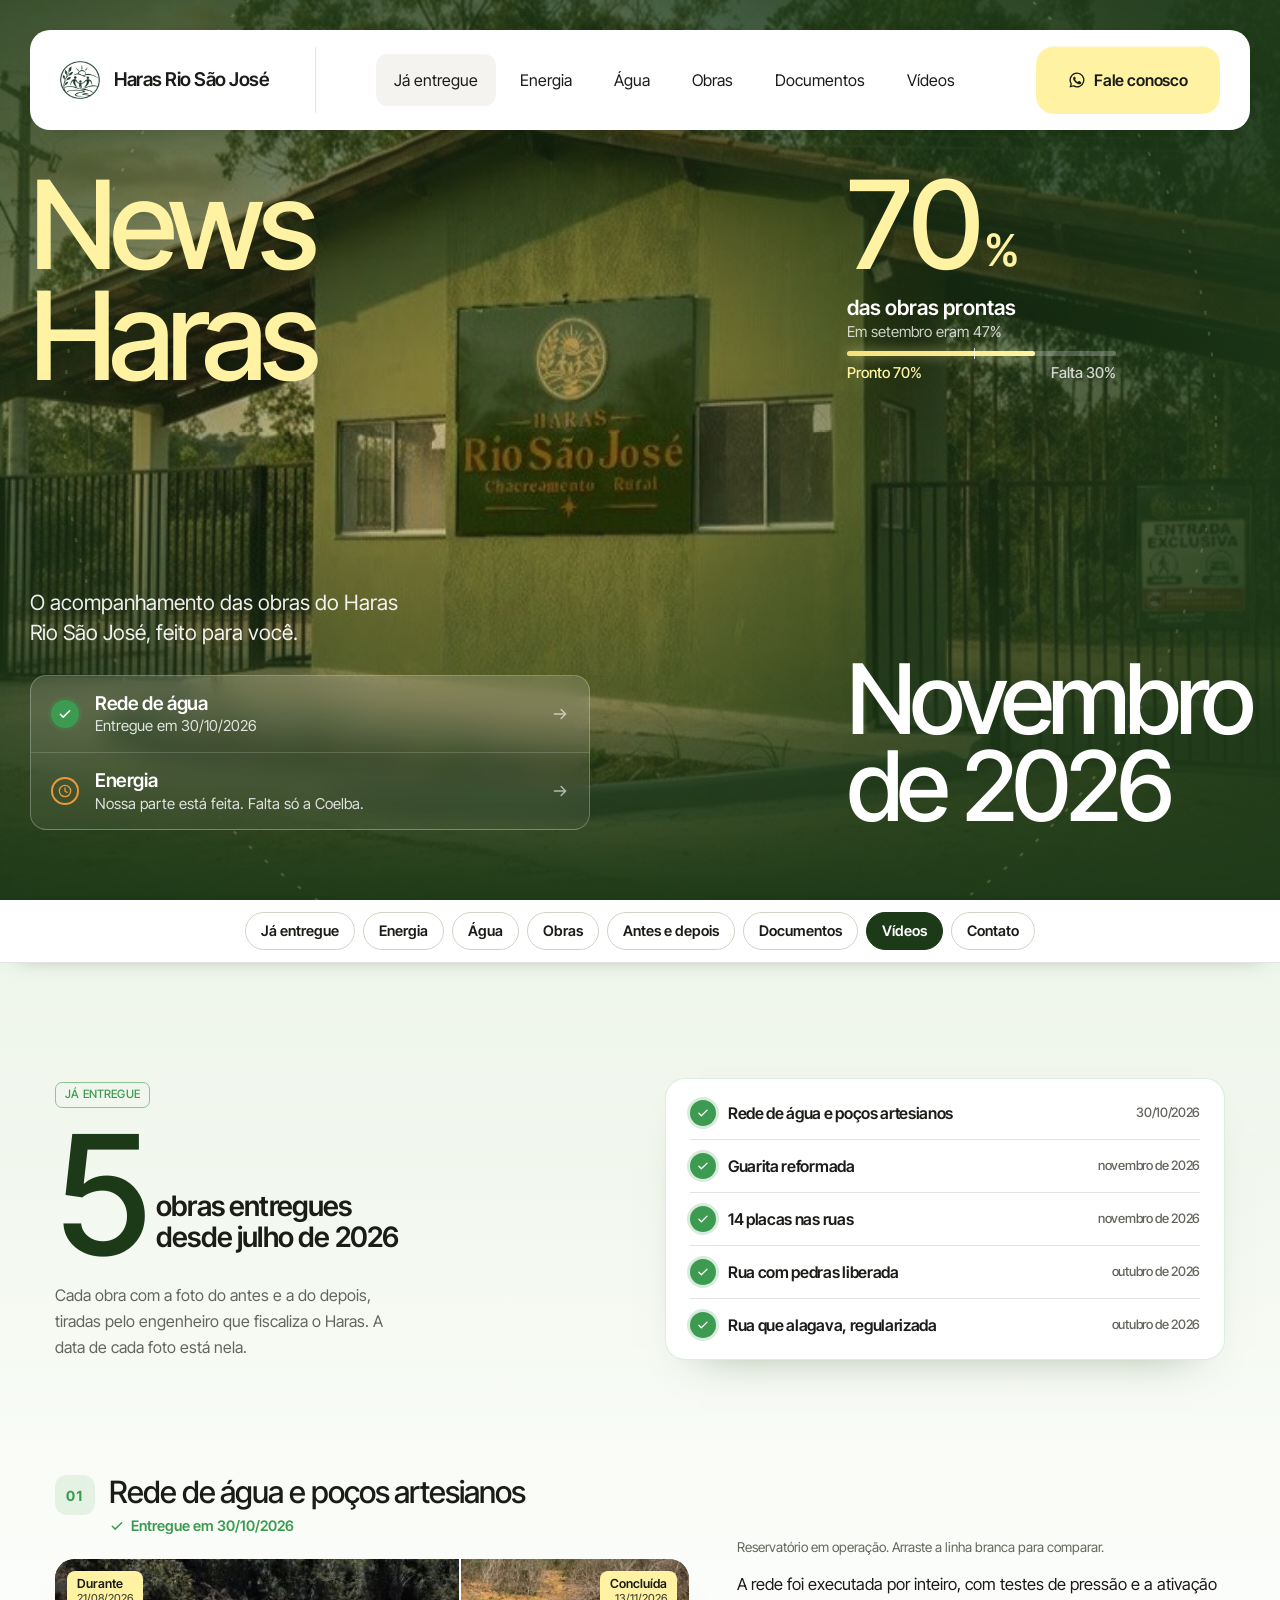
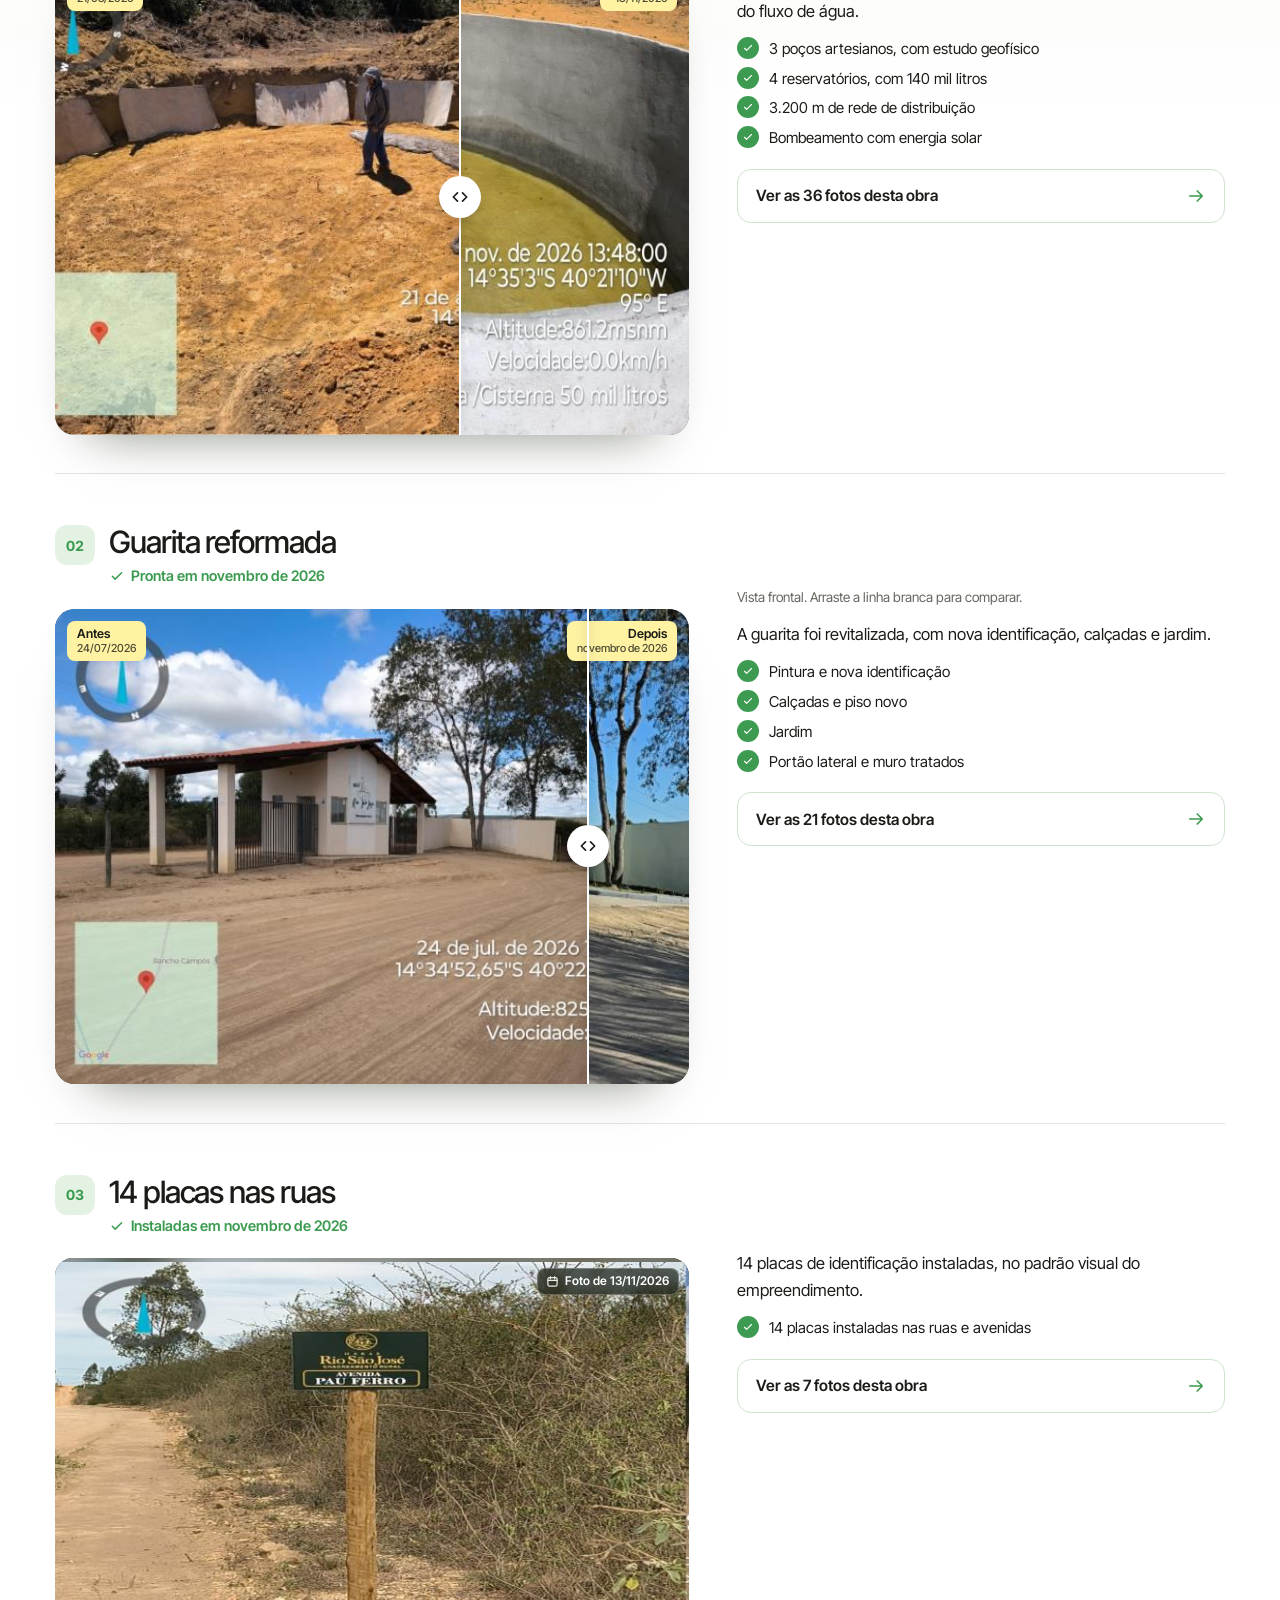
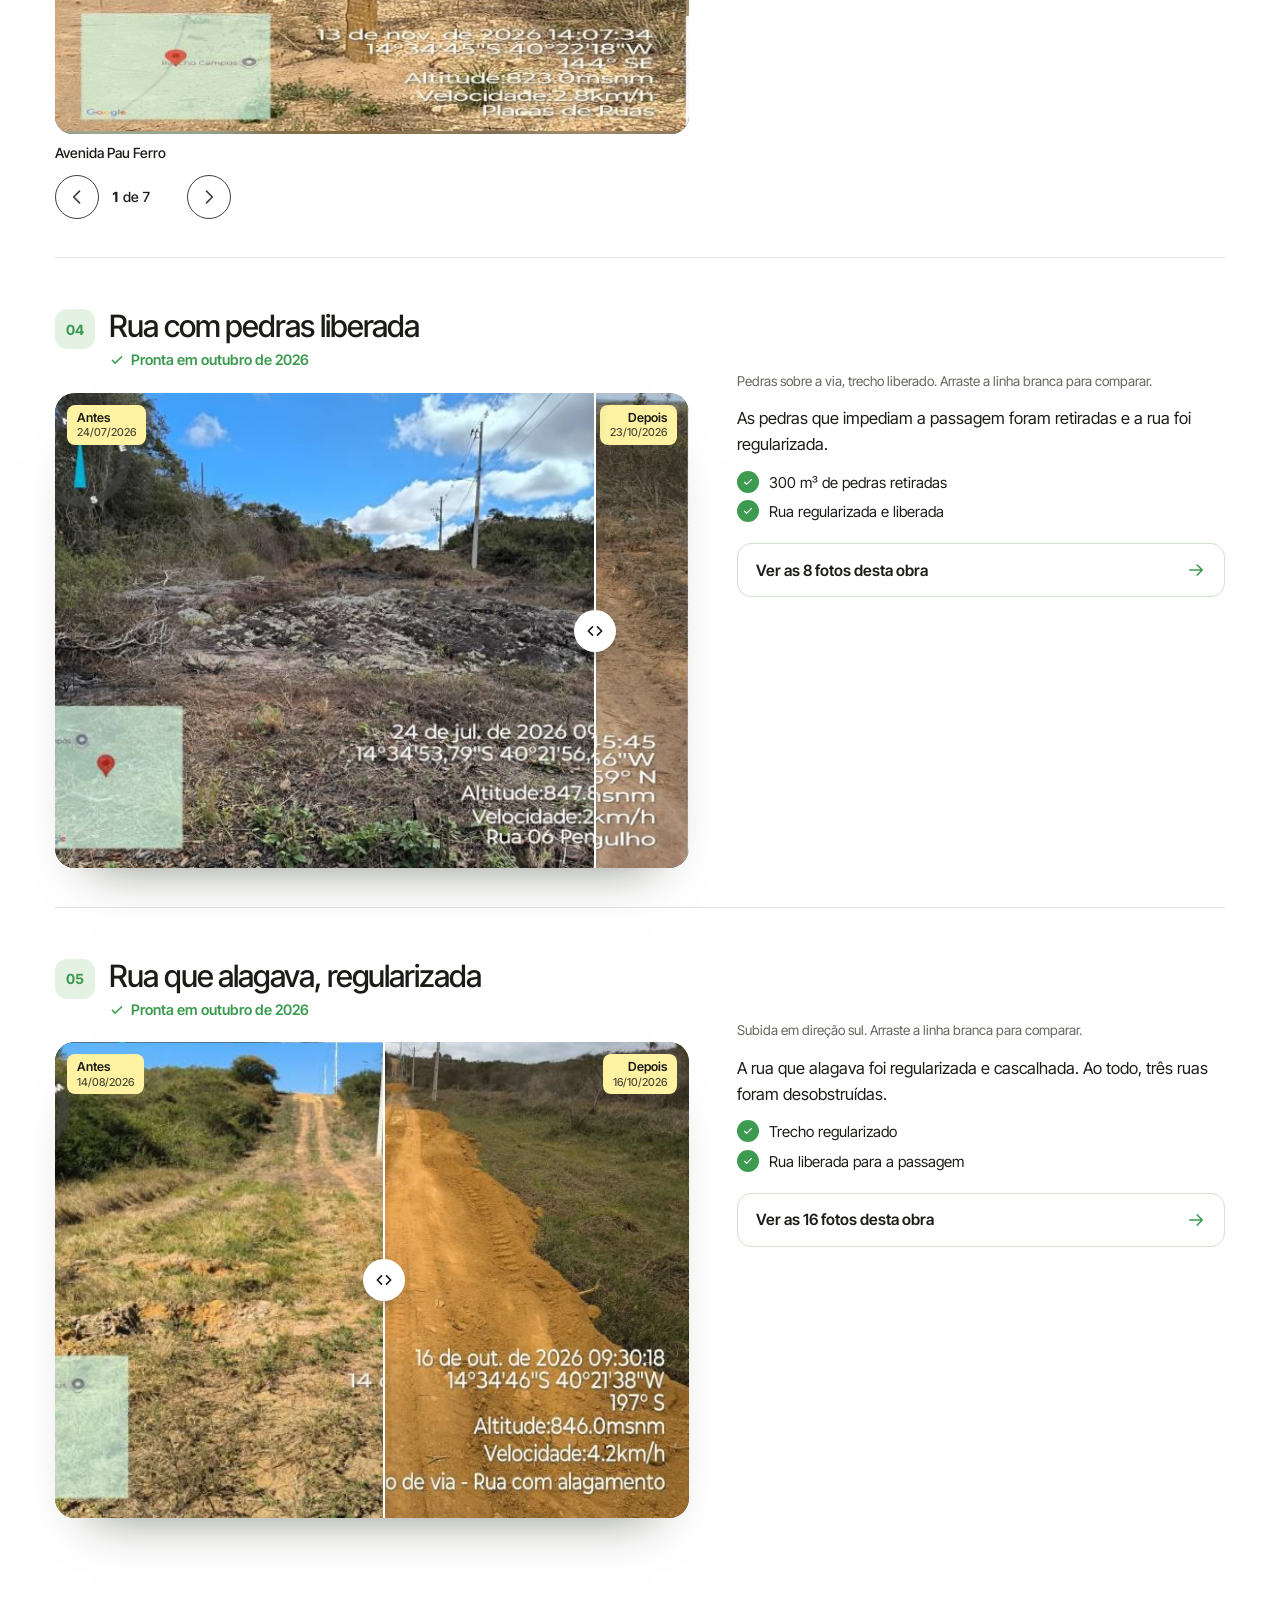
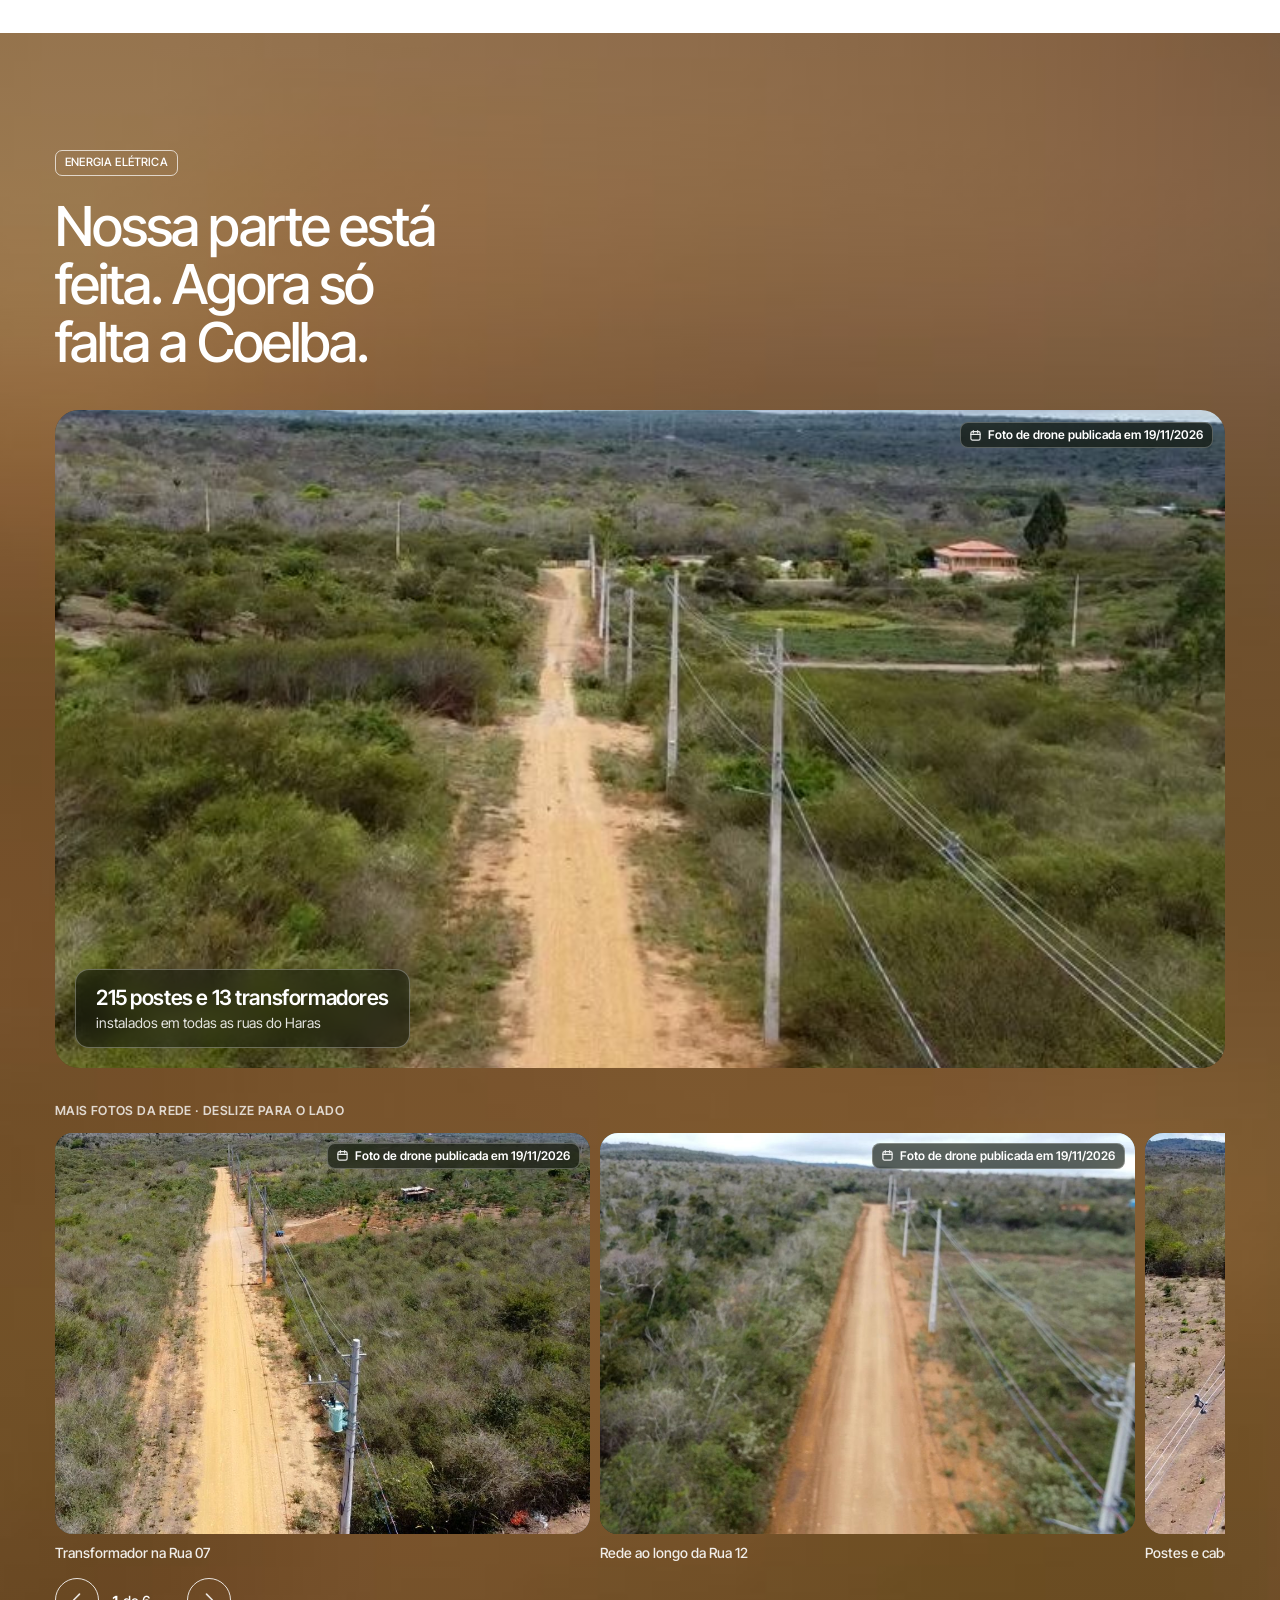
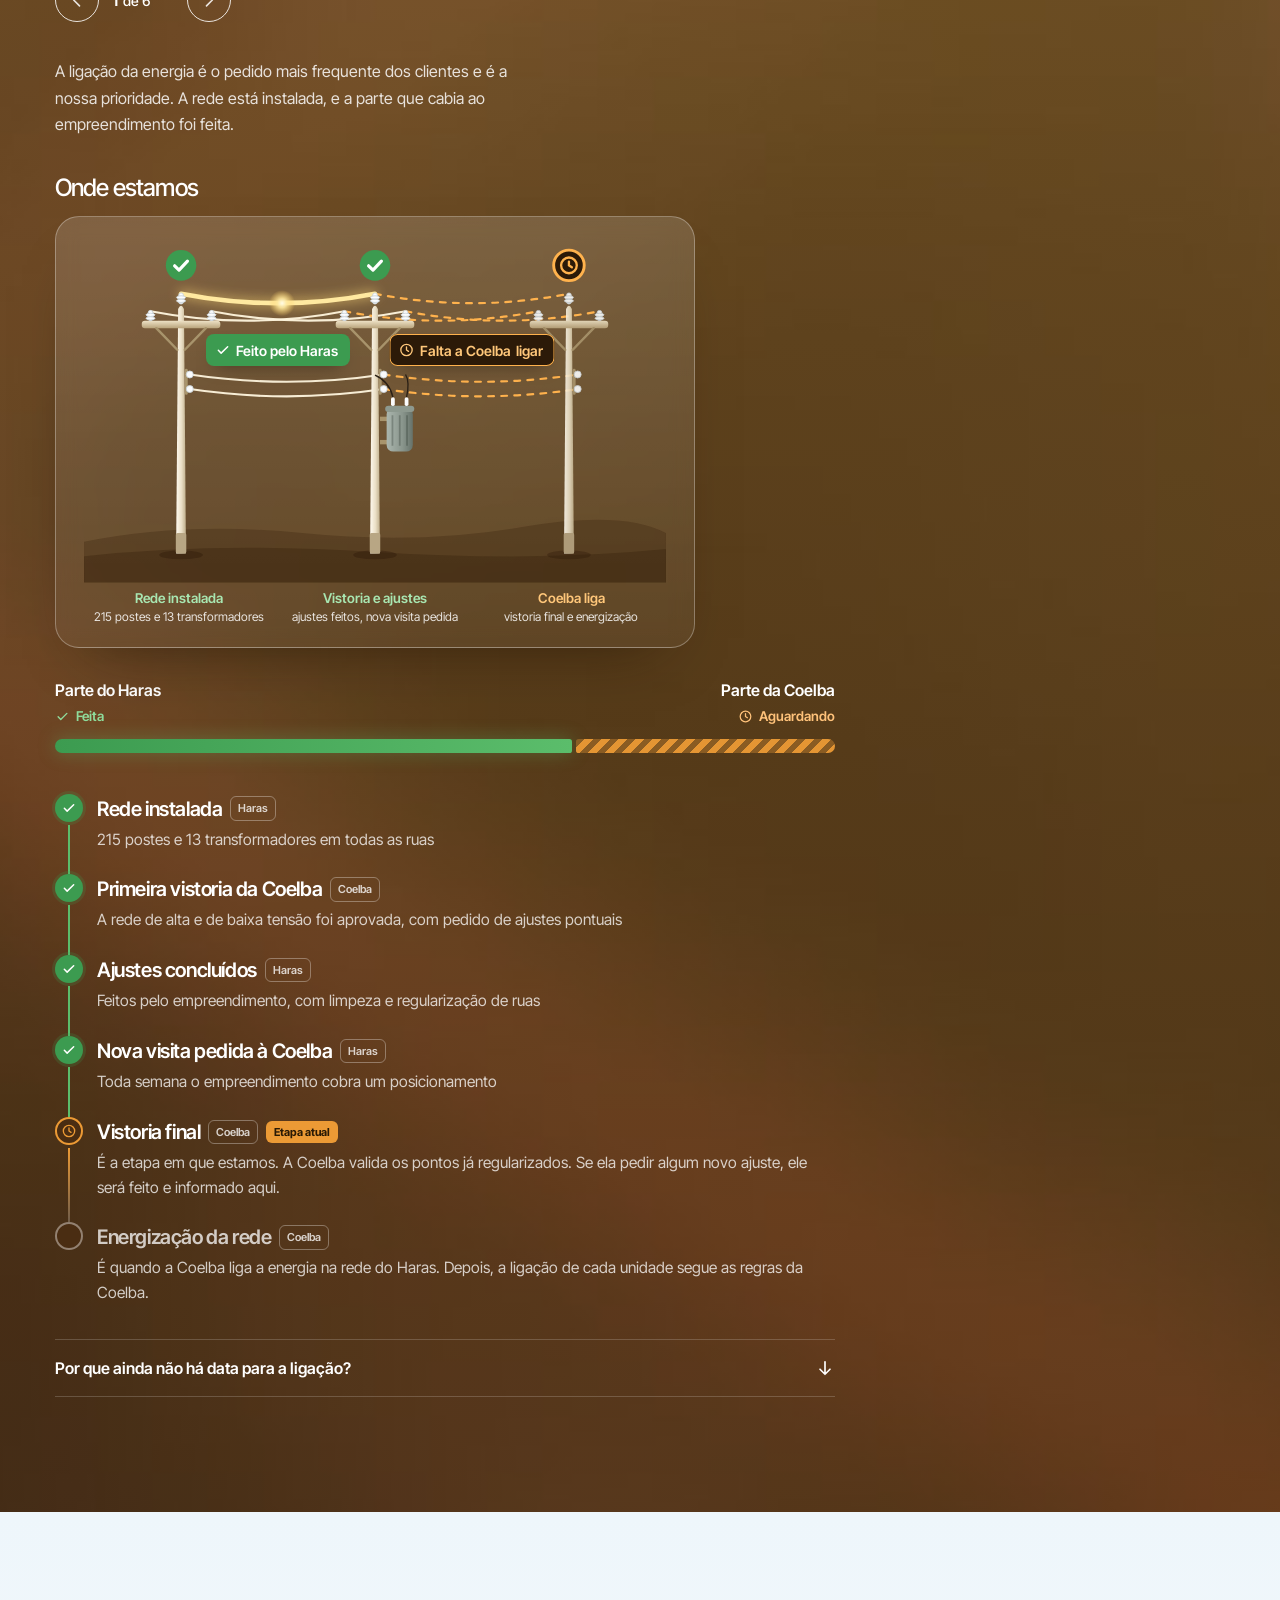
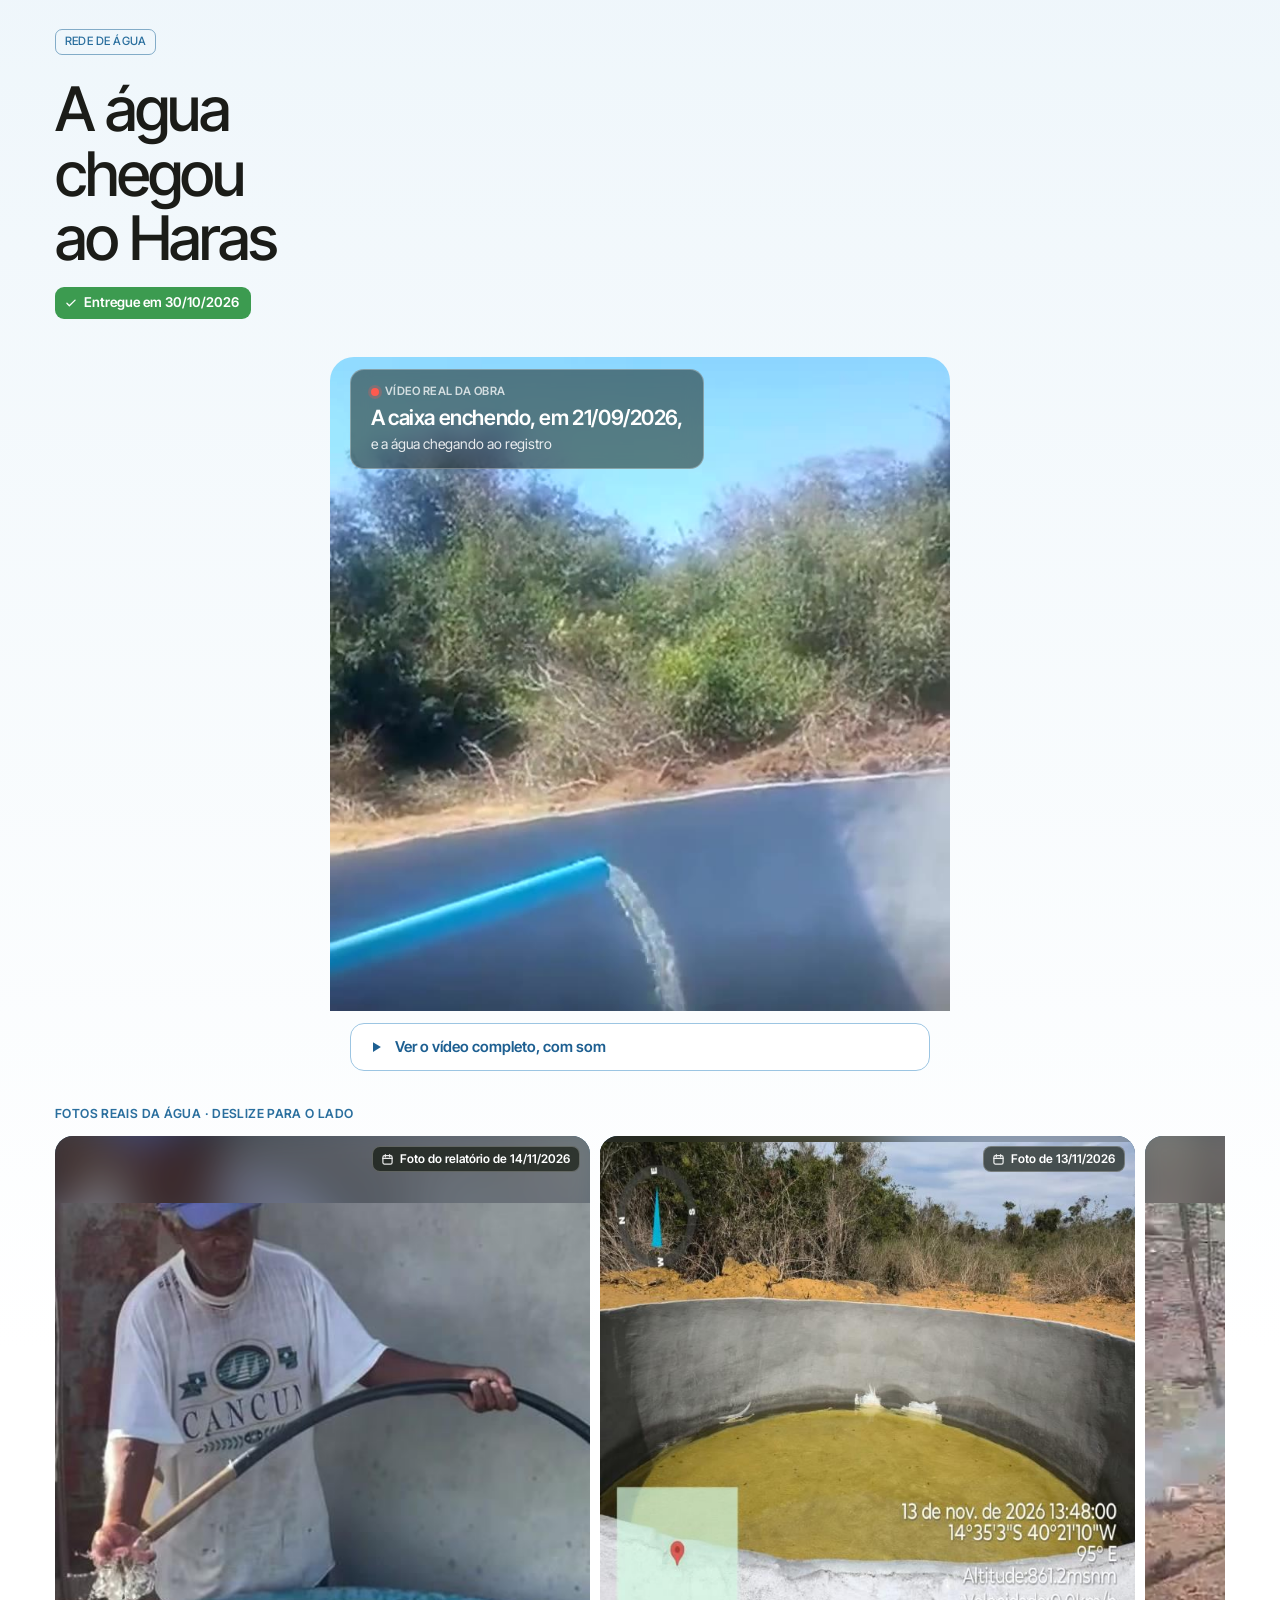
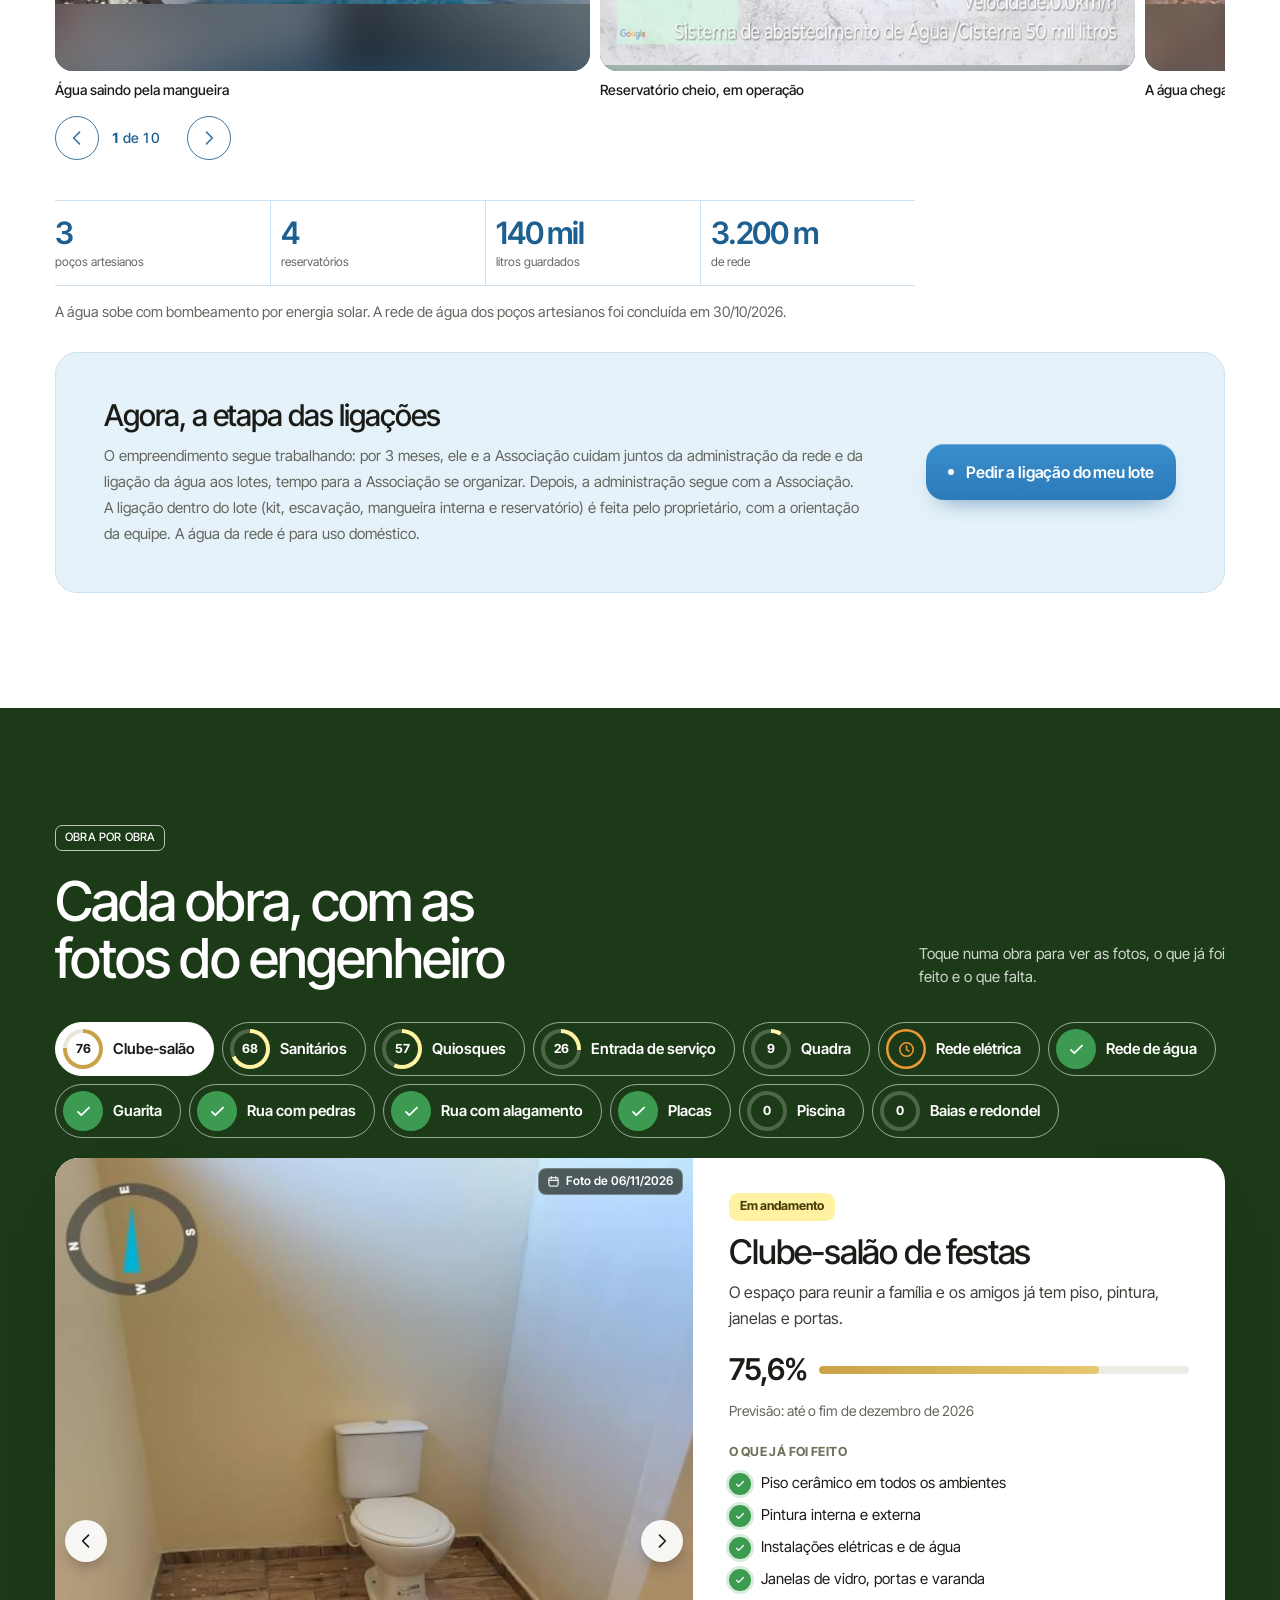
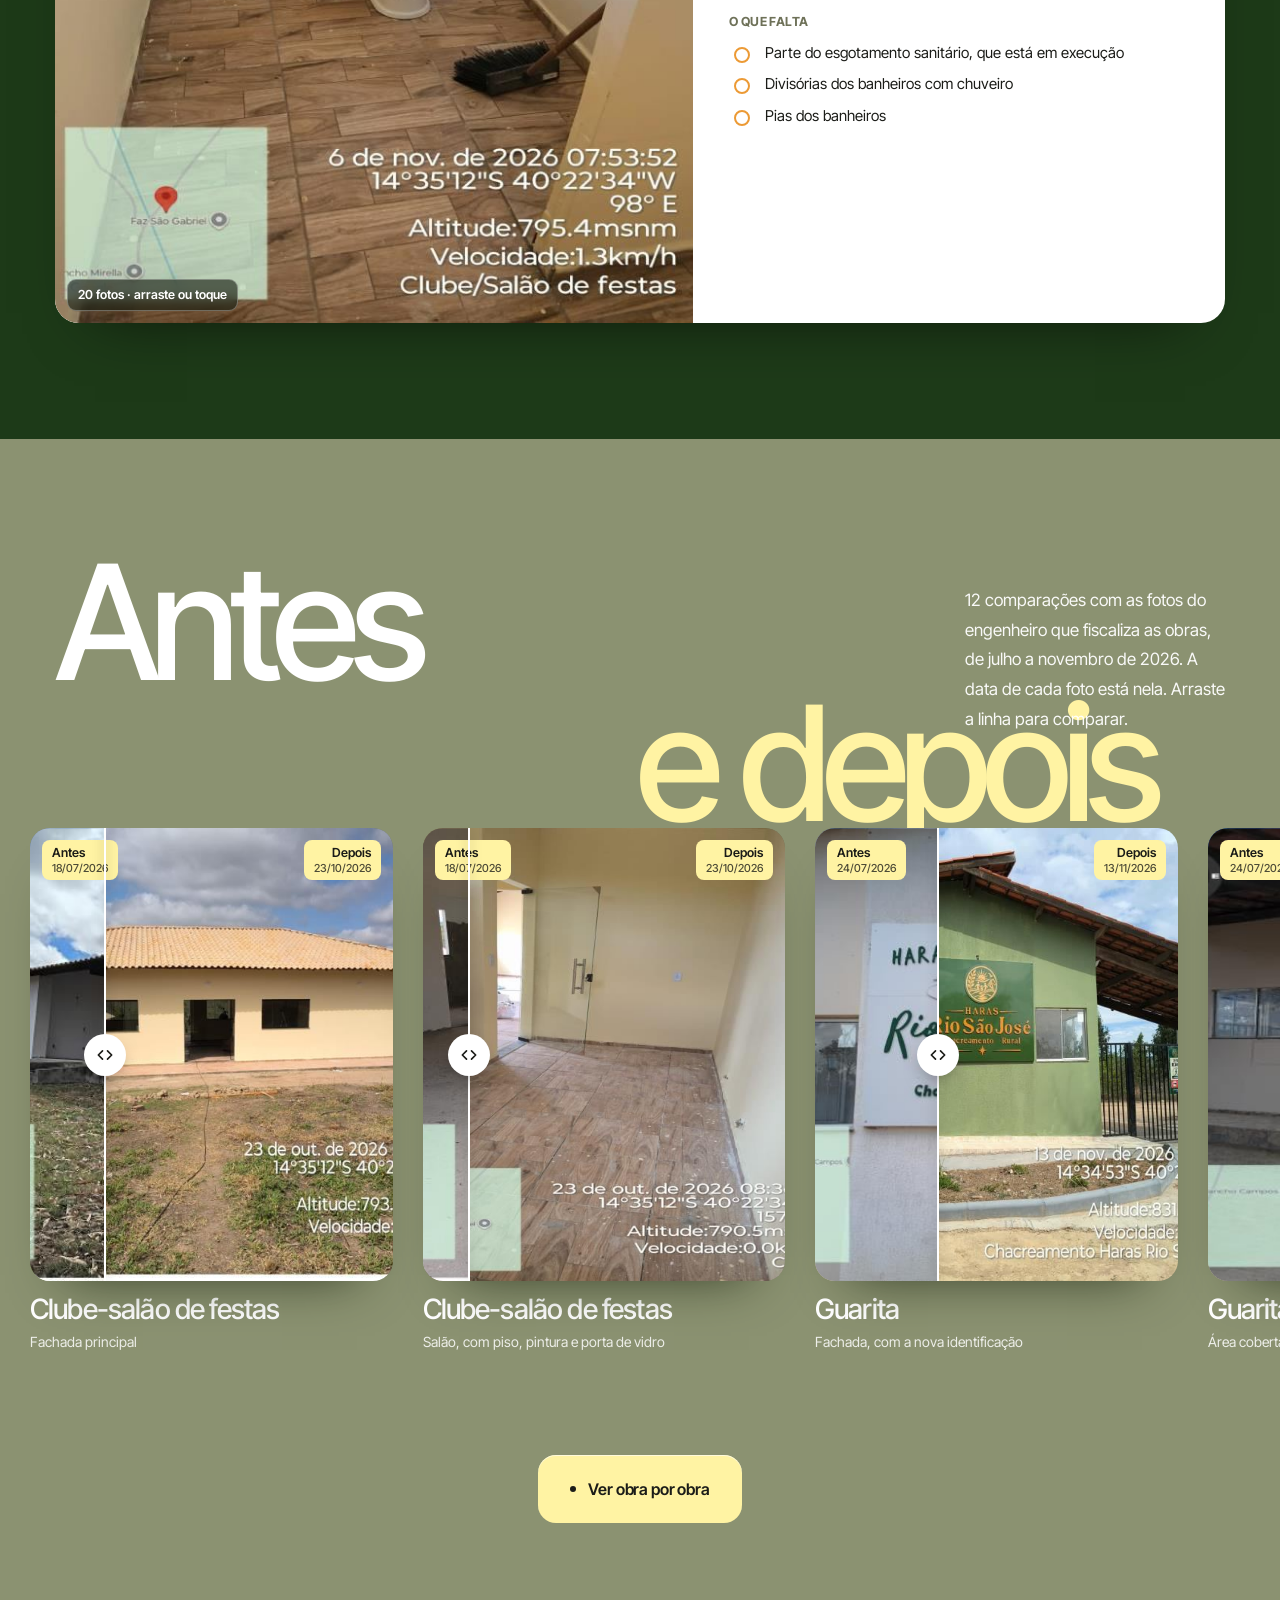
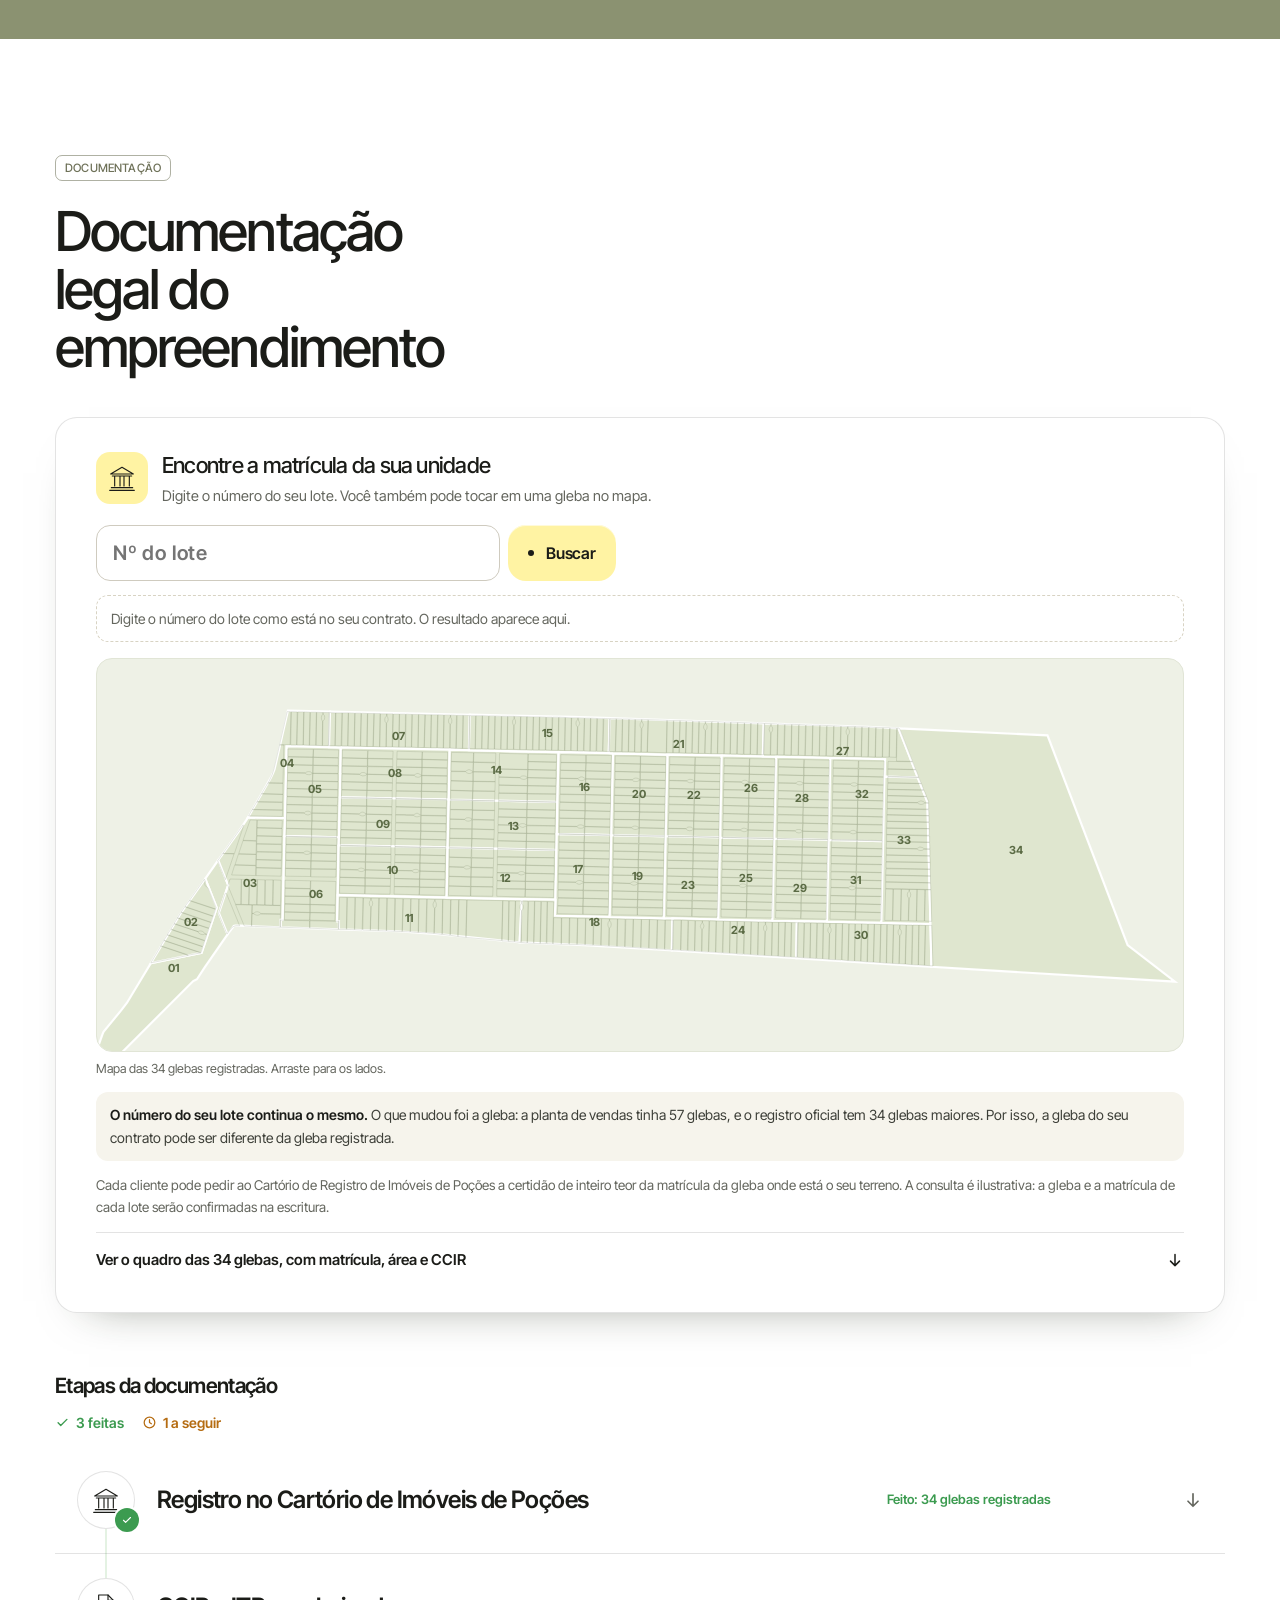
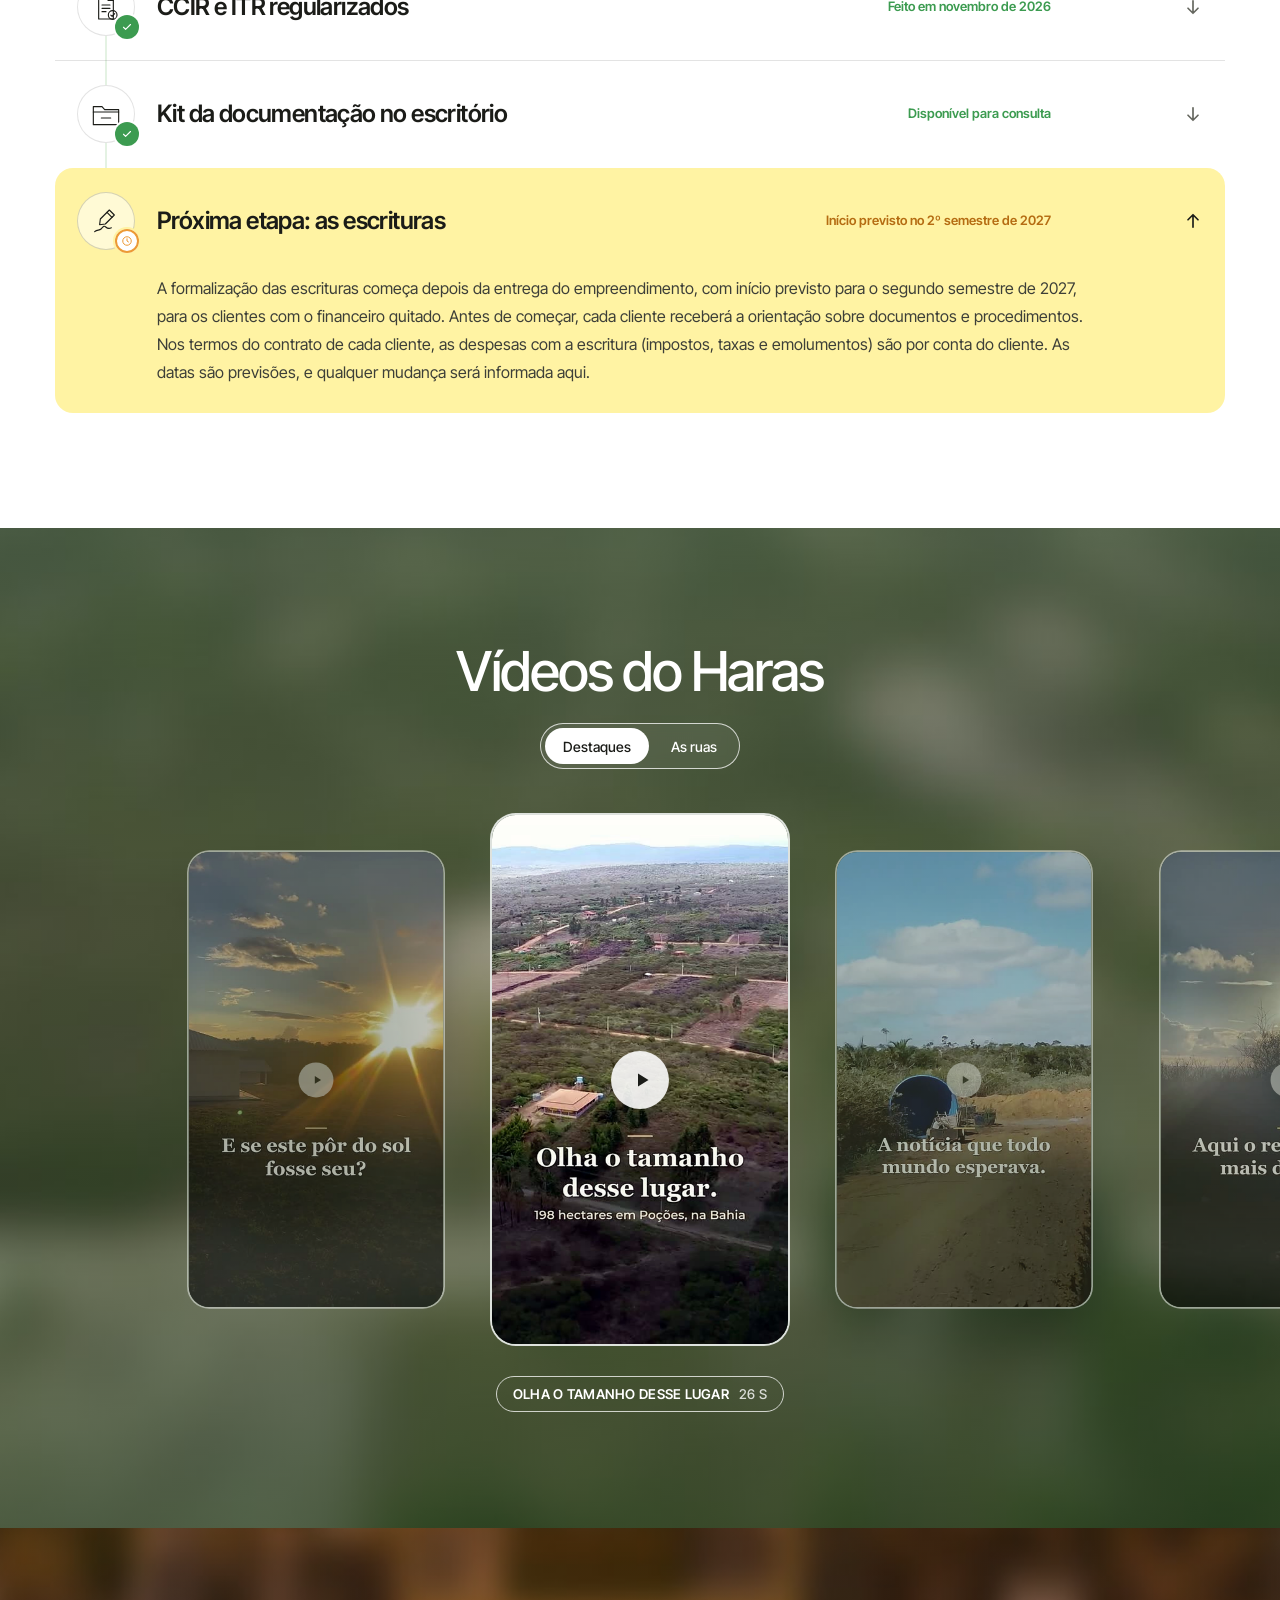
==== nova/index.html @ 3afc553d "News Haras: página nova (10ª rodada) em /nova/ para teste" ====
<!doctype html>
<html lang="pt-BR">
<head>
<meta charset="utf-8">
<meta name="viewport" content="width=device-width, initial-scale=1, viewport-fit=cover">
<title>News Haras · Novembro de 2026</title>
<meta name="description" content="Diário de obra do Chacreamento Haras Rio São José: o que já foi entregue, a energia, a água e cada obra, com fotos reais e a data de cada uma.">
<meta name="theme-color" content="#1d3a18">
<meta property="og:type" content="website">
<meta property="og:title" content="News Haras · Novembro de 2026">
<meta property="og:description" content="O que já foi entregue e como está cada obra do Haras Rio São José, com fotos reais e a data de cada uma.">
<meta property="og:image" content="https://harasriosaojose.github.io/news-haras/nova/previa-whatsapp.jpg">
<meta property="og:image:width" content="1200"><meta property="og:image:height" content="630">
<meta property="og:url" content="https://harasriosaojose.github.io/news-haras/nova/">
<link rel="icon" href="../assets/favicon.png">
<link rel="apple-touch-icon" href="../assets/icon-512.png">
<meta name="robots" content="noindex">
<link rel="preconnect" href="https://fonts.googleapis.com"><link rel="preconnect" href="https://fonts.gstatic.com" crossorigin>
<link href="https://fonts.googleapis.com/css2?family=Inter+Tight:wght@400;500;600;700&display=swap" rel="stylesheet">
<style>:root{
  --mata:#1d3a18; --manteiga:#fff3a3; --manteiga-2:#fbe98a; --salvia:#8b9271; --papel:#f5f3f0;
  --tinta:#1b1c18; --apoio:#64665e; --fio:rgba(27,28,24,.12); --chip:#6e7158;
  --curva:cubic-bezier(.22,.8,.24,1); --box:min(1170px, calc(100% - 40px)); --sec:clamp(80px, 9vw, 150px);
}
*{box-sizing:border-box}
html{-webkit-text-size-adjust:100%;scroll-behavior:smooth}
body{margin:0;font-family:'Inter Tight',system-ui,-apple-system,sans-serif;color:var(--tinta);background:#fff;font-size:16px;line-height:1.5;-webkit-font-smoothing:antialiased}
img{display:block;max-width:100%}
a{color:inherit;text-decoration:none}
button{font:inherit;color:inherit;background:none;border:0;padding:0;cursor:pointer;text-align:inherit}
h1,h2,h3,p{margin:0}
h1,h2,h3{font-weight:500;letter-spacing:-.035em}
h2{font-size:clamp(36px, 4.3vw, 68px);line-height:1.05;text-wrap:balance}
.box{width:var(--box);margin-inline:auto}
.sec{padding-block:var(--sec)}
.chip{display:inline-flex;align-items:center;height:26px;padding:0 9px;border:1px solid color-mix(in srgb, currentColor 55%, transparent);border-radius:7px;color:var(--chip);font-size:11.5px;font-weight:500;text-transform:uppercase;letter-spacing:.015em;margin-bottom:22px}
.chip-claro{color:#fff;border-color:rgba(255,255,255,.7)}
.btn{display:inline-flex;align-items:center;justify-content:center;gap:12px;height:56px;padding:0 26px;border-radius:16px;background:var(--manteiga);color:var(--tinta);font-size:15px;font-weight:600;letter-spacing:-.01em;white-space:nowrap;transition:background .35s,transform .35s var(--curva);box-shadow:inset 0 1px 0 rgba(255,255,255,.6)}
.btn i{width:6px;height:6px;border-radius:50%;background:currentColor;flex:none}
.btn:hover{background:var(--manteiga-2);transform:translateY(-2px)}
.lead{font-size:clamp(19px, 1.45vw, 23px);line-height:1.62}
.lead b{font-weight:600}
.miuda{font-size:14.5px;line-height:1.95;color:var(--apoio)}
.sec-topo{display:flex;flex-direction:column;align-items:flex-start;gap:26px}
.sec-topo h2{max-width:15ch}
.ico{width:100%;height:100%;display:block}
.tile{display:grid;place-items:center;width:72px;height:72px;border-radius:18px;background:var(--manteiga);color:var(--tinta);flex:none}
.tile .ico{width:46px;height:46px}
.centro{text-align:center;margin-top:clamp(44px,5vw,64px)}

/* entrada ao rolar (só quando anima) */
.rv{transition:opacity .9s var(--curva) calc(var(--i,0) * 90ms), transform .9s var(--curva) calc(var(--i,0) * 90ms)}


/* ---------- barra branca ---------- */
.nav{position:absolute;top:12px;left:12px;right:12px;z-index:6;display:flex;align-items:center;justify-content:space-between;height:60px;padding:0 8px 0 14px;background:#fff;border-radius:16px;color:var(--tinta);box-shadow:0 10px 30px -18px rgba(10,30,8,.45)}
.marca{display:flex;align-items:center;gap:10px;font-weight:600;font-size:15.5px;letter-spacing:-.025em}
.marca img{width:30px;height:auto}
.marca span{white-space:nowrap}
.nav-links{display:none}
.btn-nav{height:44px;padding:0 15px;border-radius:12px;font-size:14px;gap:8px}
.btn-nav .zap{width:18px;height:18px}

/* ---------- capa (VerdaAgro) ---------- */
.capa{position:relative;isolation:isolate;overflow:hidden;background:var(--mata);color:#fff;min-height:max(640px, var(--alto, 100svh));display:flex;flex-direction:column;padding:94px 20px 20px}
.capa-foto{position:absolute;inset:0;z-index:-3}
.capa-foto img{width:100%;height:100%;object-fit:cover;object-position:50% 40%}
.capa-foto::after{content:"";position:absolute;inset:0;background:#4a6a2a;mix-blend-mode:soft-light;opacity:.45}
.anima .capa-foto img{animation:aproxima 3s var(--curva) both}
@keyframes aproxima{from{transform:scale(1.1)}}
.capa-veu{position:absolute;inset:0;z-index:-2;pointer-events:none;background:
  linear-gradient(180deg, rgba(29,58,24,.86) 0%, rgba(29,58,24,.7) 9%, rgba(29,58,24,.44) 18%, rgba(29,58,24,.2) 26%, rgba(29,58,24,.06) 33%, rgba(29,58,24,0) 39%, rgba(29,58,24,0) 52%, rgba(29,58,24,.12) 58%, rgba(29,58,24,.34) 64%, rgba(29,58,24,.6) 71%, rgba(29,58,24,.8) 78%, rgba(29,58,24,.92) 86%, rgba(29,58,24,.98) 93%, #1d3a18 100%),
  radial-gradient(130% 75% at 50% 46%, rgba(29,58,24,0) 52%, rgba(29,58,24,.5) 100%)}
.capa-orbita{position:absolute;z-index:-1;left:50%;top:47%;width:150vmax;height:150vmax;transform:translate(-50%,-50%);pointer-events:none;fill:none;stroke:rgba(255,243,163,.17);stroke-width:1.2;stroke-dasharray:2 9}
.anima .capa-orbita{animation:gira 140s linear infinite}
@keyframes gira{to{transform:translate(-50%,-50%) rotate(360deg)}}
.capa-grade{flex:1;display:grid;grid-template-columns:1fr;grid-template-rows:auto auto 1fr auto auto auto;grid-template-areas:"titulo" "edicao" "." "num" "frase" "cartoes"}
.capa-titulo{grid-area:titulo;font-size:clamp(66px, 9.6vw, 152px);line-height:.9;letter-spacing:-.055em;color:var(--manteiga);font-weight:500}
.capa-edicao{grid-area:edicao;margin-top:16px;font-size:14px;font-weight:500;color:rgba(255,255,255,.88)}
.capa-num{grid-area:num;display:flex;align-items:center;gap:16px;margin-bottom:16px}
.num{display:flex;align-items:flex-end;color:var(--manteiga);line-height:.8;font-weight:500;letter-spacing:-.06em}
.num b{font-size:88px;font-weight:500}
.num small{font-size:30px;font-weight:600;letter-spacing:-.02em;margin-left:2px;margin-bottom:2px}
.num-legenda{flex:1;min-width:0}
.num-legenda p{display:flex;flex-direction:column;font-size:15px;line-height:1.3}
.num-legenda strong{font-weight:600;font-size:17px}
.num-legenda span{color:rgba(255,255,255,.78);font-size:13.5px}
.barra{margin-top:10px}
.trilho{position:relative;height:5px;border-radius:5px;background:rgba(255,255,255,.22)}
.trilho i{position:absolute;left:0;top:0;bottom:0;width:var(--p);border-radius:5px;background:linear-gradient(90deg,#f6e27c,var(--manteiga));box-shadow:0 0 12px rgba(255,243,163,.5)}
.anima .trilho i{animation:enche-barra 2.2s var(--curva) .4s both}
@keyframes enche-barra{from{width:47.3%}}
.trilho em{position:absolute;top:-3px;bottom:-3px;left:var(--p);width:1.5px;background:rgba(255,255,255,.75)}
.barra-leg{display:flex;justify-content:space-between;margin-top:6px;font-size:12px;font-weight:500;color:rgba(255,255,255,.82)}
.barra-leg span:first-child{color:var(--manteiga)}
.capa-frase{grid-area:frase;font-size:15.5px;line-height:1.45;color:rgba(255,255,255,.92);max-width:32ch;margin-bottom:14px}
.capa-cartoes{grid-area:cartoes;display:grid;grid-template-columns:1fr 1fr;gap:10px}
.vidro{display:flex;align-items:center;gap:11px;padding:11px 12px;border-radius:14px;background:linear-gradient(180deg,rgba(255,255,255,.13),rgba(255,255,255,.06));border:1px solid rgba(255,255,255,.26);backdrop-filter:blur(12px);-webkit-backdrop-filter:blur(12px);transition:background .35s,border-color .35s}
.vidro:hover{background:rgba(255,255,255,.16);border-color:rgba(255,255,255,.4)}
.vidro .ico{width:34px;height:34px;flex:none;color:var(--manteiga)}
.vidro .div{width:1px;align-self:stretch;background:rgba(255,255,255,.26);flex:none}
.vidro span{font-size:13.5px;line-height:1.28;font-weight:500}
.capa-h2{display:none}

/* movimento dos ícones */
.anima .fio-ico{stroke-dasharray:2.5 3.5;animation:flui 1.1s linear infinite}
@keyframes flui{to{stroke-dashoffset:-12}}
.anima .raio{animation:pisca 2.6s ease-in-out infinite}
@keyframes pisca{0%,100%{opacity:.15}45%,60%{opacity:1}}
.anima .ico-gota .nivel{animation:sobe-gota 3.2s ease-in-out infinite alternate}
@keyframes sobe-gota{from{transform:translateY(8px)}to{transform:translateY(-4px)}}
.anima .ico-poco .onda{animation:ondula 2.4s linear infinite}
@keyframes ondula{to{transform:translateX(-16px)}}
.anima .ico-poco .balde,.anima .ico-poco .corda{animation:balde 3s ease-in-out infinite alternate}
@keyframes balde{to{transform:translateY(3px)}}
.anima .ico-tanque .nivel-t{animation:enche-t 4s ease-in-out infinite alternate}
@keyframes enche-t{from{transform:translateY(12px)}to{transform:translateY(0)}}
.cano-oco{stroke:var(--manteiga)}
.anima .agua-flui{animation:flui 1.2s linear infinite}
.ico-sol .raios{transform-box:view-box;transform-origin:24px 16px}
.anima .ico-sol .raios{animation:gira-sol 14s linear infinite}
@keyframes gira-sol{to{transform:rotate(360deg)}}
.anima .ico-torneira .pingo{animation:pinga 1.9s ease-in infinite}
@keyframes pinga{0%{transform:translateY(-4px);opacity:0}25%{opacity:1}80%{transform:translateY(7px);opacity:1}100%{transform:translateY(9px);opacity:0}}

/* ---------- situação atual (VerdaAgro About) ---------- */
.sit-foto{position:relative;margin:clamp(34px, 4.4vw, 64px) 0 0;border-radius:clamp(18px, 1.6vw, 22px);overflow:hidden;aspect-ratio:4/3;background:#cdb98f}
.sit-foto img{width:100%;height:100%;object-fit:cover;transition:transform 1.8s var(--curva)}
.anima .sit-foto:not(.vis) img{transform:scale(1.12)}
.tag-vidro{position:absolute;left:14px;bottom:14px;padding:8px 12px;border-radius:10px;background:rgba(255,255,255,.16);border:1px solid rgba(255,255,255,.42);backdrop-filter:blur(10px);-webkit-backdrop-filter:blur(10px);color:#fff;font-size:13px;font-weight:500}
.duas{display:grid;gap:24px;margin-top:clamp(30px, 4vw, 66px)}
.faixa{margin-top:clamp(64px, 6.5vw, 130px);overflow:hidden}
.faixa-trilho{display:flex;width:max-content}
.anima .faixa-trilho{animation:corre 48s linear infinite}
@keyframes corre{to{transform:translateX(-50%)}}
.faixa-item{height:58px;border-radius:15px;margin-right:12px;flex:none}
.faixa-foto{width:150px;object-fit:cover}
.faixa-txt{display:flex;align-items:center;padding:0 22px;background:var(--manteiga);font-size:16px;font-weight:600;letter-spacing:-.02em;white-space:nowrap}

/* ---------- energia (VerdaAgro "From Field to Future" + pins 05 e 10) ---------- */
.ener{display:grid;background:#3b2412}
.ener-foto{position:relative;height:480px;overflow:hidden;background:#6b6a4e;--fx:30%;--fy:50%}
.ener-foto>img{position:absolute;inset:0;width:100%;height:100%;object-fit:cover;object-position:var(--fx) var(--fy)}
.ener-foto::after{content:"";position:absolute;inset:0;pointer-events:none;background:linear-gradient(180deg,rgba(20,28,12,.35) 0%,rgba(20,28,12,0) 22%,rgba(20,28,12,0) 58%,rgba(20,28,12,.55) 100%)}
.ener-svg{position:absolute;left:0;top:0;z-index:1;overflow:visible;pointer-events:none}
.ener-svg path,.ener-svg circle{vector-effect:non-scaling-stroke}
.fio-aceso{fill:none;stroke:var(--manteiga);stroke-width:3;stroke-linecap:round;stroke-linejoin:round;stroke-dasharray:1000 1000;stroke-dashoffset:0;opacity:.95}
.fio-luz{fill:none;stroke:#fffde8;stroke-width:6;stroke-linecap:round;stroke-dasharray:70 2000;stroke-dashoffset:-1000;opacity:0}
.poste .halo{fill:rgba(255,243,163,.22);stroke:none;transform-box:fill-box;transform-origin:center;transition:transform .6s var(--curva),opacity .6s}
.poste .anel{fill:none;stroke:var(--manteiga);stroke-width:2.2;transition:stroke .4s}
.poste .ponto{fill:var(--manteiga)}
.poste:not(.aceso) .halo{opacity:0;transform:scale(.3)}
.poste:not(.aceso) .anel{stroke:rgba(255,255,255,.7);stroke-width:1.4}
.poste:not(.aceso) .ponto{fill:rgba(255,255,255,.8)}
.coelba .nucleo{fill:var(--manteiga);filter:drop-shadow(0 0 6px rgba(255,243,163,.9))}
.coelba .onda{fill:none;stroke:var(--manteiga);stroke-width:1.6;transform-box:fill-box;transform-origin:center;opacity:.6;transform:scale(2.2)}
.anima .coelba .onda{animation:onda 2.4s ease-out infinite}
.anima .coelba .o2{animation-delay:1.2s}
@keyframes onda{from{transform:scale(1);opacity:.9}to{transform:scale(4.2);opacity:0}}
.ener-linhas{position:absolute;inset:0;width:100%;height:100%;z-index:2;pointer-events:none;overflow:visible}
.ener-linhas line{stroke:rgba(255,255,255,.85);stroke-width:1.2}
.ener-linhas circle{fill:#fff}
.foto-real{position:absolute;z-index:3;top:14px;left:14px;padding:6px 10px;border-radius:8px;background:rgba(255,255,255,.14);border:1px solid rgba(255,255,255,.4);backdrop-filter:blur(8px);-webkit-backdrop-filter:blur(8px);color:#fff;font-size:11.5px;font-weight:500}
.rotulo{position:absolute;z-index:3;left:0;top:0;display:flex;align-items:center;gap:9px;padding:7px 12px 7px 7px;border-radius:12px;background:rgba(24,30,16,.42);border:1px solid rgba(255,255,255,.45);backdrop-filter:blur(9px);-webkit-backdrop-filter:blur(9px);color:#fff;font-size:12px;line-height:1.25;white-space:nowrap;box-shadow:0 10px 24px -14px rgba(0,0,0,.6)}
.rotulo .ico{width:30px;height:30px;padding:3px;border-radius:9px;background:var(--manteiga);color:var(--tinta);flex:none}
.rotulo span{display:flex;flex-direction:column}
.rotulo b{font-size:15px;font-weight:600;color:var(--manteiga);letter-spacing:-.02em}
.rotulo-coelba{padding-left:12px}
.pulso{position:relative;width:10px;height:10px;border-radius:50%;background:var(--manteiga);flex:none;box-shadow:0 0 0 0 rgba(255,243,163,.7)}
.anima .pulso{animation:pulso 1.8s ease-out infinite}
@keyframes pulso{to{box-shadow:0 0 0 10px rgba(255,243,163,0)}}
.ener-numeros{position:absolute;z-index:3;left:12px;right:12px;bottom:12px;display:grid;grid-template-columns:repeat(3,1fr);padding:13px 4px;border-radius:16px;background:linear-gradient(180deg,rgba(255,255,255,.16),rgba(255,255,255,.08));border:1px solid rgba(255,255,255,.34);backdrop-filter:blur(14px);-webkit-backdrop-filter:blur(14px);color:#fff;text-align:center}
.ener-numeros p+p{border-left:1px solid rgba(255,255,255,.26)}
.ener-numeros b{display:block;font-size:26px;line-height:1.05;font-weight:600;letter-spacing:-.035em;color:var(--manteiga)}
.ener-numeros span{font-size:12px;color:rgba(255,255,255,.9)}
.ener-painel{position:relative;isolation:isolate;overflow:hidden;color:#fff;padding:72px 20px 80px}
.ener-painel::before{content:"";position:absolute;inset:-20px;z-index:-2;background:url(pins-painel-quente.jpg) center/cover}
.ener-painel::after{content:"";position:absolute;inset:0;z-index:-1;background:linear-gradient(180deg,rgba(62,36,12,.46),rgba(62,36,12,.22) 45%,rgba(44,24,8,.5))}
.ener-texto h2{font-size:clamp(34px, 3.6vw, 58px);max-width:14ch}
.ener-lead{margin-top:18px;font-size:16px;line-height:1.6;color:rgba(255,255,255,.9);max-width:44ch}
.sanfona{margin-top:34px}
.sf-item{border-bottom:1px solid rgba(255,255,255,.3)}
.sf-cab{display:flex;align-items:center;justify-content:space-between;gap:16px;width:100%;padding:22px 0;font-size:23px;font-weight:600;letter-spacing:-.03em;line-height:1.2;transition:color .35s}
.sf-cab .seta-b{width:22px;height:22px;flex:none;transition:transform .45s var(--curva)}
.sf-item.aberto .sf-cab{color:var(--manteiga);padding-bottom:12px}
.sf-item.aberto .seta-b{transform:rotate(180deg)}
.sf-corpo{display:grid;grid-template-rows:0fr;transition:grid-template-rows .55s var(--curva)}
.sf-item.aberto .sf-corpo{grid-template-rows:1fr}
.sf-dentro{overflow:hidden}
.sf-dentro p{font-size:15px;line-height:1.75;color:rgba(255,255,255,.92);padding-bottom:22px}
.sf-dentro p+p{margin-top:-10px}
.protocolo{font-size:13px!important;color:rgba(255,255,255,.75)!important}
.agora{display:inline-flex;align-items:center;gap:8px;margin-bottom:12px;padding:5px 10px 5px 8px;border-radius:8px;background:var(--manteiga);color:var(--tinta);font-size:12px;font-weight:600}
.agora i{width:7px;height:7px;border-radius:50%;background:var(--tinta)}
.anima .agora i{animation:pisca 1.6s ease-in-out infinite}
.feito{list-style:none;margin:0;padding:0 0 22px;display:grid;gap:12px}
.feito li{display:flex;gap:10px;font-size:15px;line-height:1.5;color:rgba(255,255,255,.92)}
.feito .ok{width:20px;height:20px;flex:none;margin-top:1px;padding:3px;border-radius:6px;background:var(--manteiga);color:var(--tinta)}

/* ---------- água (VerdaAgro "Your Agriculture Partner") ---------- */
.ag-grade{display:grid;gap:44px}
.ag-titulo h2{max-width:10ch}
.ag-titulo .miuda{margin-top:18px;max-width:34ch}
.ag-itens{display:grid;grid-template-columns:1fr 1fr;gap:36px 18px}
.ag-item .tile{width:66px;height:66px;border-radius:17px;margin-bottom:18px}
.ag-item .tile .ico{width:42px;height:42px}
.ag-item h3{font-size:20px;line-height:1.2;letter-spacing:-.03em}
.ag-item p{margin-top:8px;font-size:14px;line-height:1.7;color:var(--apoio)}
.ag-agora{margin-top:clamp(52px, 6vw, 90px);display:grid;gap:24px;align-items:center;padding:28px 22px;border-radius:22px;background:var(--papel);border:1px solid rgba(27,28,24,.06)}
.ag-agora h3{font-size:24px;line-height:1.2}
.ag-agora p{margin-top:10px;font-size:15px;line-height:1.75;color:var(--apoio)}
.ag-agora .btn{justify-self:start;white-space:normal;text-align:left;height:auto;min-height:56px;padding:14px 22px}

/* ---------- antes e depois (VerdaAgro "From Seed to Harvest") ---------- */
.ad{background:var(--salvia);color:#fff;overflow:hidden}
.ad-cab{position:relative}
.ad-gigante{display:flex;flex-direction:column;font-size:clamp(84px, 12.5vw, 190px);line-height:.86;letter-spacing:-.06em;font-weight:500}
.ad-gigante .l1{color:#fff}
.ad-gigante .l2{color:var(--manteiga);align-self:flex-end;margin-top:.02em}
.ad-nota{margin-top:22px;max-width:30ch;font-size:15px;line-height:1.75;color:rgba(255,255,255,.95)}
.ad-trilho{position:relative;z-index:1;display:flex;gap:14px;overflow-x:auto;scroll-snap-type:x mandatory;padding:0 20px 6px;margin-top:-26px;scrollbar-width:none}
.ad-trilho::-webkit-scrollbar{display:none}
.ad-card{flex:none;width:min(78vw, 330px);scroll-snap-align:center}
.comp{position:relative;aspect-ratio:4/5;border-radius:20px;overflow:hidden;touch-action:pan-y;background:#6f765a;box-shadow:0 30px 50px -36px rgba(20,30,10,.8)}
.comp img{position:absolute;inset:0;width:100%;height:100%;object-fit:cover;pointer-events:none}
.comp img.antes{clip-path:inset(0 calc(100% - var(--x)) 0 0)}
.comp .tag{position:absolute;top:12px;z-index:2;padding:6px 10px;border-radius:8px;background:var(--manteiga);color:var(--tinta);font-size:12.5px;font-weight:600}
.comp .t-a{left:12px}.comp .t-d{right:12px}
.comp .linha{position:absolute;top:0;bottom:0;left:var(--x);width:2px;margin-left:-1px;background:#fff;z-index:2;box-shadow:0 0 12px rgba(0,0,0,.3)}
.comp .pega{position:absolute;top:50%;left:50%;width:42px;height:42px;margin:-21px 0 0 -21px;border-radius:50%;background:#fff;color:var(--tinta);display:grid;place-items:center;box-shadow:0 8px 20px -8px rgba(0,0,0,.5)}
.comp .pega svg{width:20px;height:20px}
.comp input{position:absolute;inset:0;width:100%;height:100%;opacity:0;cursor:ew-resize;z-index:3;margin:0}
.ad-chips{display:flex;gap:6px;margin-top:16px}
.ad-chips .chip{margin:0;height:24px;font-size:11px;text-transform:none;font-weight:600;letter-spacing:0}
.ad-card h3{margin-top:12px;font-size:22px;line-height:1.2;letter-spacing:-.03em}
.ad-card p{margin-top:4px;font-size:14px;color:rgba(255,255,255,.85)}

/* ---------- obra por obra (VerdaAgro "What Our Company Offers") ---------- */
.obras{background:var(--mata);color:#fff}
.ob-trilho{display:flex;gap:14px;overflow-x:auto;scroll-snap-type:x mandatory;padding:clamp(40px, 4vw, 64px) 20px 6px;scrollbar-width:none}
.ob-trilho::-webkit-scrollbar{display:none}
.ob-card{position:relative;flex:none;width:min(74vw, 300px);aspect-ratio:370/470;border-radius:22px;overflow:hidden;scroll-snap-align:center;display:flex;flex-direction:column;justify-content:flex-end;padding:20px;color:#fff;isolation:isolate;background:#2c4a24}
.ob-card img{position:absolute;inset:0;width:100%;height:100%;object-fit:cover;z-index:-2;transition:transform 1.2s var(--curva)}
.ob-card::before{content:"";position:absolute;inset:0;z-index:-1;background:linear-gradient(180deg,rgba(20,34,14,.05) 0%,rgba(20,34,14,0) 30%,rgba(20,34,14,.45) 58%,rgba(20,34,14,.88) 100%)}
.ob-card:hover img{transform:scale(1.05)}
.ob-num{font-size:15px;font-weight:600}
.ob-nome{margin-top:6px;font-size:24px;line-height:1.12;font-weight:600;letter-spacing:-.035em}
.ob-pct{display:flex;align-items:center;gap:10px;margin-top:12px}
.ob-pct b{font-size:15px;font-weight:600;color:var(--manteiga);min-width:52px}
.ob-barra{flex:1;height:4px;border-radius:4px;background:rgba(255,255,255,.25);overflow:hidden}
.ob-barra i{display:block;height:100%;width:var(--p);border-radius:4px;background:var(--manteiga);transition:width 1.4s var(--curva) .3s}
.anima .ob-card:not(.vis) .ob-barra i{width:0}
.ob-prev{margin-top:8px;font-size:12.5px;color:rgba(255,255,255,.82)}
.ob-seta{display:grid;place-items:center;width:54px;height:40px;margin-top:16px;border-radius:12px;background:var(--manteiga);color:var(--tinta);transition:transform .35s var(--curva)}
.ob-seta .seta{width:20px;height:20px}
.ob-card:hover .ob-seta{transform:translateX(4px)}
.pr-faixa{margin-top:clamp(54px, 6vw, 110px);padding-top:30px;border-top:1px solid rgba(255,255,255,.16)}
.pr-rot{font-size:13px;font-weight:500;color:rgba(255,255,255,.65);margin-bottom:20px}
.pr-itens{display:grid;grid-template-columns:1fr 1fr;gap:22px 16px}
.pr-item{display:flex;align-items:center;gap:10px;color:rgba(255,255,255,.72);font-size:15.5px;font-weight:600;letter-spacing:-.02em;transition:color .3s}
.pr-item:hover{color:#fff}
.pr-item .ico{width:34px;height:34px;flex:none}
.vao{display:flex;align-items:center;gap:12px;margin-top:34px;padding:14px 16px;border-radius:14px;background:rgba(255,255,255,.06);border:1px solid rgba(255,255,255,.14);font-size:14px;line-height:1.5;color:rgba(255,255,255,.85)}
.vao .ico{width:30px;height:30px;flex:none;color:var(--manteiga)}
.vao b{color:#fff;font-weight:600}

/* ---------- documentos (pin 09 + pin 07) ---------- */
.doc .sec-topo h2{max-width:13ch}
.doc-sub{max-width:40ch}
.doc-nums{display:grid;grid-template-columns:1fr 1fr;margin-top:clamp(40px, 4.5vw, 70px);border-top:1px solid var(--fio);border-bottom:1px solid var(--fio)}
.doc-nums p{padding:22px 14px 22px 0}
.doc-nums p:nth-child(2n){padding-left:16px;border-left:1px solid var(--fio)}
.doc-nums p:nth-child(-n+2){border-bottom:1px solid var(--fio)}
.doc-nums b{display:block;font-size:44px;line-height:1;font-weight:500;letter-spacing:-.05em}
.doc-nums span{display:block;margin-top:8px;font-size:13.5px;line-height:1.45;color:var(--apoio)}
.doc-lista{margin-top:clamp(36px, 4vw, 56px)}
.dl{position:relative;border-bottom:1px solid var(--fio);transition:background .45s,border-color .45s}
.dl-cab{display:flex;align-items:center;gap:14px;width:100%;padding:18px 4px}
.dl-ico{display:grid;place-items:center;width:46px;height:46px;border-radius:50%;border:1px solid var(--fio);background:#fff;flex:none;transition:background .4s,border-color .4s}
.dl-ico .ico{width:26px;height:26px}
.dl-txt{flex:1;display:flex;flex-direction:column;gap:2px;min-width:0}
.dl-txt b{font-size:17px;line-height:1.3;font-weight:600;letter-spacing:-.025em}
.dl-txt span{font-size:13px;color:var(--apoio)}
.dl .seta-b{width:20px;height:20px;flex:none;color:var(--apoio);transition:transform .45s var(--curva)}
.dl-corpo{display:grid;grid-template-rows:0fr;transition:grid-template-rows .55s var(--curva)}
.dl-dentro{overflow:hidden}
.dl-dentro p{padding:0 16px 20px 64px;font-size:14.5px;line-height:1.75;color:#3d3f38}
.dl.ativa{background:var(--manteiga);border-radius:18px;border-color:transparent}
.dl.ativa .dl-cab{padding-inline:12px}
.dl.ativa .dl-ico{border-color:rgba(27,28,24,.18);background:rgba(255,255,255,.55)}
.dl.ativa .seta-b{transform:rotate(180deg);color:var(--tinta)}
.dl.ativa .dl-corpo{grid-template-rows:1fr}
.dl:has(+ .dl.ativa){border-color:transparent}
.dl-pop{position:absolute;right:52px;top:-26px;width:48px;height:60px;border-radius:8px;background:#fff;box-shadow:0 16px 30px -14px rgba(40,40,20,.5),0 0 0 1px rgba(27,28,24,.06);padding:11px 9px;display:flex;flex-direction:column;gap:6px;opacity:0;transform:translateY(14px) rotate(0deg) scale(.8);transition:opacity .5s var(--curva),transform .6s var(--curva);pointer-events:none}
.dl-pop i{display:block;height:3px;border-radius:3px;background:#d9d6cc}
.dl-pop i:nth-child(2){width:70%}.dl-pop i:nth-child(3){width:85%}
.dl-pop em{position:absolute;right:7px;bottom:7px;width:16px;height:16px;border-radius:50%;border:2px solid #b6a65a;background:rgba(255,243,163,.7)}
.dl.ativa .dl-pop{opacity:1;transform:translateY(0) rotate(9deg) scale(1)}
.doc-nota{display:flex;gap:16px;align-items:flex-start;margin-top:30px;padding:22px 20px;border-radius:20px;background:#eff1e8;border:1px solid rgba(139,146,113,.22)}
.doc-nota .tile{width:52px;height:52px;border-radius:14px}
.doc-nota .tile .ico{width:32px;height:32px}
.doc-nota b{font-size:17px;font-weight:600;letter-spacing:-.02em}
.doc-nota p{margin-top:6px;font-size:14.5px;line-height:1.7;color:var(--apoio)}

/* ---------- vídeos (pin 03) ---------- */
.vid{position:relative;isolation:isolate;overflow:hidden;color:#fff;text-align:center}
.vid::before{content:"";position:absolute;inset:-30px;z-index:-2;background:url(pins-videos-fundo.jpg) center/cover}
.vid::after{content:"";position:absolute;inset:0;z-index:-1;background:linear-gradient(180deg,rgba(29,58,24,.55),rgba(29,58,24,.35) 40%,rgba(29,58,24,.7))}
.abas{display:inline-flex;gap:4px;margin-top:22px;padding:4px;border-radius:999px;border:1px solid rgba(255,255,255,.75);background:rgba(255,255,255,.06);backdrop-filter:blur(6px)}
.abas button{height:36px;padding:0 18px;border-radius:999px;font-size:14px;font-weight:500;color:#fff;transition:background .35s,color .35s}
.abas button.ativa{background:#fff;color:var(--tinta)}
.carrossel{display:flex;gap:12px;overflow-x:auto;scroll-snap-type:x mandatory;padding:34px calc(50% - min(31vw, 130px)) 10px;scrollbar-width:none;align-items:center}
.carrossel::-webkit-scrollbar{display:none}
.carrossel[hidden]{display:none}
.vd{position:relative;flex:none;width:min(62vw, 260px);aspect-ratio:9/16;border-radius:26px;overflow:hidden;scroll-snap-align:center;border:2px solid rgba(255,255,255,.85);transform:scale(.86);opacity:.6;transition:transform .5s var(--curva),opacity .5s;background:#203a1c}
.vd.ativo{transform:scale(1);opacity:1}
.vd img{width:100%;height:100%;object-fit:cover}
.vd-play{position:absolute;left:50%;top:50%;width:58px;height:58px;margin:-29px 0 0 -29px;border-radius:50%;background:rgba(255,255,255,.88);color:var(--tinta);display:grid;place-items:center;box-shadow:0 10px 24px -10px rgba(0,0,0,.6);transition:transform .35s var(--curva),opacity .35s}
.vd-play svg{width:24px;height:24px;margin-left:3px}
.vd:not(.ativo) .vd-play{transform:scale(.7);opacity:.7}
.vd-nome{position:absolute;left:12px;right:12px;bottom:14px;padding:8px 10px;border-radius:10px;background:rgba(20,30,14,.45);border:1px solid rgba(255,255,255,.35);backdrop-filter:blur(8px);font-size:14px;font-weight:600}
.vid-leg{display:inline-flex;align-items:center;gap:10px;margin-top:20px;height:36px;padding:0 16px;border-radius:999px;border:1px solid rgba(255,255,255,.75);font-size:13.5px;font-weight:600;text-transform:uppercase;letter-spacing:.02em}
.vid-dur{font-weight:500;opacity:.8}
.tela-video{position:fixed;inset:0;z-index:50;background:rgba(10,16,8,.94);display:grid;place-items:center}
.tela-video[hidden]{display:none}
.tela-video video{max-width:100%;max-height:100%}
.tv-x{position:absolute;top:14px;right:14px;width:46px;height:46px;border-radius:50%;background:rgba(255,255,255,.18);color:#fff;display:grid;place-items:center;z-index:2}
.tv-x svg,.folha-x svg{width:22px;height:22px}

/* ---------- rodapé (VerdaAgro) ---------- */
.rod{position:relative;isolation:isolate;overflow:hidden;color:#fff;padding:86px 14px 22px}
.rod::before{content:"";position:absolute;inset:-20px;z-index:-2;background:url(pins-rodape.jpg) center 60%/cover}
.rod::after{content:"";position:absolute;inset:0;z-index:-1;background:linear-gradient(180deg,rgba(46,26,10,.5),rgba(46,26,10,.25) 40%,rgba(30,18,8,.55))}
.rod-marca{position:relative;z-index:0;text-align:center;white-space:nowrap;font-size:17.6vw;line-height:.8;font-weight:600;letter-spacing:-.065em;color:var(--manteiga);margin-bottom:-.16em}
.rod-cartao{position:relative;z-index:1;display:grid;gap:28px;padding:30px 22px 26px;margin-bottom:56px;border-radius:22px;background:linear-gradient(180deg,rgba(255,255,255,.12),rgba(255,255,255,.05));border:1px solid rgba(255,255,255,.28);backdrop-filter:blur(18px);-webkit-backdrop-filter:blur(18px)}
.rod-frase{font-size:17px;line-height:1.5;font-weight:500;max-width:28ch}
.fone{display:flex;flex-direction:column;margin-top:18px;font-size:30px;line-height:1.1;font-weight:600;letter-spacing:-.035em;color:var(--manteiga)}
.fone span{font-size:12.5px;font-weight:500;letter-spacing:0;color:rgba(255,255,255,.75);margin-bottom:4px}
.rod-chips{display:flex;flex-wrap:wrap;gap:6px;margin-top:24px}
.rod-chips a{height:32px;display:inline-flex;align-items:center;padding:0 11px;border-radius:9px;border:1px solid rgba(255,255,255,.55);font-size:13px;font-weight:600;transition:background .3s}
.rod-chips a:hover{background:rgba(255,255,255,.14)}
.rod-div{display:none}
.rod-dir h3{font-size:20px;font-weight:600;letter-spacing:-.025em}
.rod-dir h3+p{margin-top:8px}
.rod-dir p{font-size:14.5px;line-height:1.7;color:rgba(255,255,255,.88)}
.rod-dir p+h3{margin-top:22px}
.rod-copy{margin-top:26px;padding-top:18px;border-top:1px solid rgba(255,255,255,.2);font-size:12.5px!important;color:rgba(255,255,255,.7)!important}
.subir{position:absolute;right:16px;bottom:16px;z-index:2;width:50px;height:50px;border-radius:50%;background:var(--manteiga);color:var(--tinta);display:grid;place-items:center;box-shadow:0 10px 24px -10px rgba(0,0,0,.5)}
.subir svg{width:22px;height:22px}

/* ---------- folha que sobe (obra) ---------- */
.folha{position:fixed;inset:0;z-index:40}
.folha[hidden]{display:none}
.folha-fundo{position:absolute;inset:0;background:rgba(14,24,10,.5);backdrop-filter:blur(3px);opacity:0;transition:opacity .4s}
.folha-caixa{position:absolute;left:0;right:0;bottom:0;max-height:88svh;overflow:auto;background:#fff;border-radius:24px 24px 0 0;transform:translateY(100%);transition:transform .55s var(--curva)}
.folha.aberta .folha-fundo{opacity:1}
.folha.aberta .folha-caixa{transform:none}
.folha-x{position:absolute;top:12px;right:12px;z-index:2;width:42px;height:42px;border-radius:50%;background:rgba(255,255,255,.92);display:grid;place-items:center;box-shadow:0 4px 14px -6px rgba(0,0,0,.4)}
.fo-foto{height:220px;background:#ddd center/cover}
.fo-corpo{padding:22px 20px 34px}
.fo-corpo h3{font-size:28px;line-height:1.1}
.fo-pct{display:flex;align-items:center;gap:12px;margin-top:14px}
.fo-pct b{font-size:22px;font-weight:600;letter-spacing:-.03em}
.fo-pct .ob-barra{background:#ecebe4}
.fo-pct .ob-barra i{background:var(--mata)}
.fo-prev{margin-top:8px;font-size:14px;color:var(--apoio)}
.fo-resumo{margin-top:16px;font-size:16px;line-height:1.65}
.fo-corpo h4{margin:24px 0 10px;font-size:13px;font-weight:600;color:var(--chip);text-transform:uppercase;letter-spacing:.02em}
.fo-lista{list-style:none;margin:0;padding:0;display:grid;gap:10px}
.fo-lista li{display:flex;gap:10px;font-size:15px;line-height:1.5}
.fo-lista .ok{width:20px;height:20px;flex:none;padding:3px;border-radius:6px;background:var(--manteiga)}
.fo-lista.falta li::before{content:"";width:9px;height:9px;margin:6px 5px 0;border-radius:50%;border:2px solid #b8b6a8;flex:none}
.fo-linha{display:flex;justify-content:space-between;gap:12px;padding:12px 0;border-bottom:1px solid var(--fio);font-size:15px}
.fo-linha span:last-child{color:var(--apoio);text-align:right}

/* ================= computador ================= */
@media (min-width:1024px){
  .nav{top:30px;left:30px;right:30px;height:100px;padding:0 30px;border-radius:20px}
  .marca{font-size:19px;gap:14px;padding-right:46px;height:66px;border-right:1px solid #e6e4de}
  .marca img{width:40px}
  .nav-links{display:flex;gap:6px;margin-right:auto;margin-left:60px}
  .nav-links a{padding:14px 18px;border-radius:12px;font-size:16px;transition:background .3s}
  .nav-links a.ativo,.nav-links a:hover{background:var(--papel)}
  .btn-nav{height:56px;padding:0 24px;border-radius:16px;font-size:15px}
  .btn{height:68px;padding:0 32px;border-radius:18px;font-size:16px}
  .sec-topo{flex-direction:row;justify-content:space-between;align-items:flex-end}

  .capa{padding:170px 30px 70px;min-height:max(760px, var(--alto, 100svh))}
  .capa-foto img{object-position:50% 50%}
  .capa-veu{background:
    linear-gradient(180deg, rgba(29,58,24,.72) 0%, rgba(29,58,24,.42) 22%, rgba(29,58,24,.12) 40%, rgba(29,58,24,.1) 55%, rgba(29,58,24,.4) 72%, rgba(29,58,24,.78) 88%, #1d3a18 100%),
    linear-gradient(90deg, rgba(29,58,24,.55) 0%, rgba(29,58,24,.12) 30%, rgba(29,58,24,0) 48%, rgba(29,58,24,.42) 66%, rgba(29,58,24,.86) 100%)}
  .capa-grade{grid-template-columns:minmax(0,1fr) auto;grid-template-rows:auto 1fr auto auto;grid-template-areas:"titulo num" ". ." "frase h2" "cartoes h2";column-gap:40px}
  .capa-edicao{display:none}
  .capa-num{flex-direction:column;align-items:flex-start;gap:20px;margin:6px 0 0;width:clamp(240px, 21vw, 300px)}
  .num b{font-size:clamp(110px, 9.6vw, 152px)}
  .num small{font-size:44px;margin-bottom:6px}
  .num-legenda{width:100%}
  .num-legenda strong{font-size:21px}
  .num-legenda span{font-size:15px}
  .capa-frase{font-size:21px;max-width:31ch;margin-bottom:26px;align-self:end}
  .capa-cartoes{grid-template-columns:repeat(2, minmax(0, 330px));gap:clamp(16px, 2vw, 28px)}
  .vidro{padding:22px 24px;gap:22px;border-radius:18px}
  .vidro .ico{width:54px;height:54px}
  .vidro span{font-size:clamp(16px, 1.35vw, 19px)}
  .capa-h2{display:block;grid-area:h2;align-self:end;font-size:clamp(64px, 7.6vw, 140px);line-height:.9;font-weight:500;letter-spacing:-.055em;color:#fff}

  .sit-foto{aspect-ratio:1170/530}
  .duas{grid-template-columns:1fr 1fr;gap:40px}
  .faixa-item{height:70px;margin-right:20px;border-radius:16px}
  .faixa-foto{width:180px}
  .faixa-txt{padding:0 34px;font-size:20px}

  .ener{grid-template-columns:1fr 1fr}
  .ener-foto{height:auto;min-height:860px;--fx:36%}
  .ener-painel{padding:150px clamp(40px, 6.6vw, 115px) 120px}
  .ener-numeros{left:30px;right:30px;bottom:30px;padding:20px 8px}
  .ener-numeros b{font-size:38px}
  .ener-numeros span{font-size:14px}
  .rotulo{font-size:13.5px;padding:9px 16px 9px 9px}
  .rotulo b{font-size:18px}
  .rotulo .ico{width:38px;height:38px}
  .foto-real{top:26px;left:26px;font-size:13px}
  .sf-cab{font-size:32px;padding:26px 0}
  .sf-dentro p,.feito li{font-size:16px}

  .ag-grade{grid-template-columns:330px 1fr;gap:70px}
  .ag-itens{gap:60px 70px}
  .ag-item .tile{width:96px;height:96px;border-radius:20px;margin-bottom:26px}
  .ag-item .tile .ico{width:58px;height:58px}
  .ag-item h3{font-size:28px}
  .ag-item p{font-size:15px;line-height:2}
  .ag-titulo h2{font-size:clamp(56px, 4.8vw, 74px)}
  .ag-agora{grid-template-columns:1fr auto;gap:60px;padding:44px 48px}
  .ag-agora h3{font-size:30px}

  .ad-trilho{padding:0 30px 6px;margin-top:-4px;gap:30px}
  .ad-card{width:calc((100vw - 120px) / 3.2)}
  .ad-card h3{font-size:28px}
  .ad-gigante .l2{margin-right:6%}
  .ad-nota{position:absolute;right:0;top:.6em;max-width:26ch;font-size:17px}

  .ob-trilho{padding:64px max(30px, calc((100vw - 1170px) / 2)) 6px;gap:30px}
  .ob-card{width:370px;padding:34px}
  .ob-nome{font-size:30px}
  .pr-itens{display:flex;justify-content:space-between}
  .pr-item{font-size:20px}
  .pr-item .ico{width:44px;height:44px}

  .doc-nums{grid-template-columns:repeat(4,1fr)}
  .doc-nums p,.doc-nums p:nth-child(2n){padding:30px 24px}
  .doc-nums p:first-child{padding-left:0}
  .doc-nums p+p{border-left:1px solid var(--fio)}
  .doc-nums p:nth-child(-n+2){border-bottom:0}
  .doc-nums b{font-size:64px}
  .doc-nums span{font-size:15px}
  .dl-cab{padding:24px 8px;gap:22px}
  .dl.ativa .dl-cab{padding-inline:22px}
  .dl-ico{width:58px;height:58px}
  .dl-ico .ico{width:32px;height:32px}
  .dl-txt{flex-direction:row;align-items:center;justify-content:space-between;gap:20px;padding-right:110px}
  .dl-txt b{font-size:24px}
  .dl-txt span{font-size:15px;text-align:right}
  .dl-dentro p{padding:0 140px 26px 102px;font-size:16px}
  .dl-pop{width:66px;height:84px;right:60px;top:-34px}
  .doc-nota{padding:30px 34px}

  .carrossel{padding:44px calc(50% - 150px) 10px;gap:24px}
  .vd{width:300px}
  .rod{padding:120px 30px 30px}
  .rod-marca{font-size:clamp(150px, 15.5vw, 250px)}
  .rod-cartao{width:min(1370px, 100%);margin:0 auto 20px;grid-template-columns:1fr 1px 1fr;gap:70px;padding:90px 100px 70px}
  .rod-div{display:block;background:rgba(255,255,255,.22)}
  .fone{font-size:38px}
  .subir{right:30px;bottom:30px;width:56px;height:56px}
  .folha-caixa{left:50%;right:auto;bottom:50%;width:640px;max-height:86vh;border-radius:24px;transform:translate(-50%, 60%);opacity:0;transition:transform .55s var(--curva),opacity .4s}
  .folha.aberta .folha-caixa{transform:translate(-50%, 50%);opacity:1}
}
@media (min-width:1024px) and (max-width:1199px){
  .nav-links{display:none}
}
@media (max-width:380px){
  .vidro{gap:8px;padding:10px}
  .vidro .ico{width:30px;height:30px}
  .vidro span{font-size:13px}
}
@media (max-height:720px) and (max-width:1023px){
  .capa{padding-top:88px}
  .capa-titulo{font-size:58px}
  .capa-frase{display:none}
  .num b{font-size:76px}
}
@media (prefers-reduced-motion:reduce){ .anima *{animation:none!important;transition:none!important} }

/* ===== 8ª rodada (21/11/2026): feito = check verde; falta = relógio laranja pulsando ===== */
:root{--feito:#3c9b50;--feito-vivo:#5bbd6b;--feito-claro:#e4f2e3;--atencao:#ec9a35;--atencao-esc:#b56c12}
.st{position:relative;display:inline-grid;place-items:center;width:28px;height:28px;border-radius:50%;flex:none}
.st svg{width:16px;height:16px}
.st-ok{background:var(--feito);color:#fff;box-shadow:0 0 0 3px rgba(60,155,80,.2)}
.st-at{color:var(--atencao);box-shadow:inset 0 0 0 2px var(--atencao)}
.st-at::after{content:"";position:absolute;inset:-2px;border-radius:50%;border:2px solid var(--atencao);opacity:0}
.anima .st-at::after{animation:aviso 1.9s ease-out infinite}
@keyframes aviso{0%{transform:scale(1);opacity:.85}100%{transform:scale(1.75);opacity:0}}
.st-vazio{box-shadow:inset 0 0 0 2px rgba(255,255,255,.4)}
.st-meio{overflow:hidden;box-shadow:inset 0 0 0 2px rgba(255,255,255,.75)}
.st-meio i{position:absolute;left:0;right:0;bottom:0;height:76%;background:var(--manteiga);opacity:.9}
.selo{display:inline-flex;align-items:center;gap:6px;height:28px;padding:0 10px 0 7px;border-radius:9px;font-size:12.5px;font-weight:600;white-space:nowrap}
.selo svg{width:14px;height:14px}
.selo-ok{background:var(--feito);color:#fff}
.selo-at{color:#ffd29a;background:rgba(236,154,53,.16);box-shadow:inset 0 0 0 1px rgba(236,154,53,.8);padding-left:10px}
.pisca{width:7px;height:7px;border-radius:50%;background:var(--atencao);flex:none}
.anima .pisca{animation:pisca 1.5s ease-in-out infinite}
.ok-txt,.at-txt{display:inline-flex;align-items:center;gap:6px;font-weight:600}
.ok-txt{color:var(--feito)} .at-txt{color:var(--atencao-esc)}
.ok-txt svg,.at-txt svg{width:15px;height:15px;flex:none}
.capa .ok-txt,.ener2 .ok-txt{color:#8fdc9c} .capa .at-txt,.ener2 .at-txt{color:#ffc27a}

/* ---------- capa: 4 jeitos de mostrar o que foi entregue e o que falta (?capa=1..4) ---------- */
.capa-status{grid-area:cartoes}
.cv{display:none}
html[data-capa="1"] .cv1,html[data-capa="2"] .cv2,html[data-capa="3"] .cv3,html[data-capa="4"] .cv4{display:block}
html[data-capa="2"] .cv2{display:grid}
html[data-capa="3"] .cv3{display:grid}
.cv1,.cv4{border-radius:16px;background:linear-gradient(180deg,rgba(255,255,255,.14),rgba(255,255,255,.06));border:1px solid rgba(255,255,255,.26);backdrop-filter:blur(12px);-webkit-backdrop-filter:blur(12px)}
.cv1-linha{display:flex;align-items:center;gap:12px;padding:12px 14px}
.cv1-linha+.cv1-linha{border-top:1px solid rgba(255,255,255,.16)}
.cv1-linha>span{flex:1;display:flex;flex-direction:column;font-size:13px;line-height:1.3;color:rgba(255,255,255,.84)}
.cv1-linha b{font-size:16px;font-weight:600;color:#fff;letter-spacing:-.02em}
.cv1-linha .seta{width:18px;height:18px;opacity:.6;flex:none}
.cv2{grid-template-columns:1fr 1fr;gap:10px}
.cv2-c{flex-direction:column;align-items:flex-start;gap:12px;padding:12px}
.cv2-t{display:flex;align-items:center;gap:10px}
.cv2-t .ico{width:30px;height:30px;color:var(--manteiga);flex:none}
.cv2-t b{font-size:15px;line-height:1.15;font-weight:600}
.cv3{grid-template-columns:1fr 1px .9fr;gap:14px;padding:14px 16px}
.cv3 .div{width:1px;background:rgba(255,255,255,.24)}
.cv3-cab{font-size:13.5px;margin-bottom:8px}
.cv3 ul{list-style:none;margin:0;padding:0;display:grid;gap:4px}
.cv3 li{font-size:13.5px;line-height:1.35;color:rgba(255,255,255,.9)}
.cv3 li b{color:#fff}
.cv4{padding:14px 10px 12px}
.trilha{position:relative;display:grid;grid-template-columns:repeat(3,1fr)}
.tr-linha{position:absolute;top:13px;left:16.6%;right:16.6%;height:2px;background:linear-gradient(90deg,var(--feito-vivo) 0 42%,rgba(255,255,255,.4) 42% 58%,var(--atencao) 58%)}
.tr-p{position:relative;display:flex;flex-direction:column;align-items:center;text-align:center;gap:4px}
.tr-p .st{margin-bottom:4px;background-color:#24451f}
.tr-p .st-ok{background:var(--feito)}
.tr-p b{font-size:15px;font-weight:600}
.tr-p span{font-size:12px;color:rgba(255,255,255,.8)}

/* ---------- já entregue (situação atual), cartões grandes que correm ---------- */
.entregas{margin-top:clamp(64px, 6.5vw, 120px)}
.ent-cab{display:flex;align-items:flex-end;justify-content:space-between;gap:8px 16px;flex-wrap:wrap}
.ent-tit{display:flex;align-items:center;gap:12px;font-size:clamp(30px, 3vw, 46px);font-weight:500;letter-spacing:-.04em;line-height:1}
.ent-tit .st{width:38px;height:38px}
.ent-tit .st svg{width:21px;height:21px}
.ent-sub{font-size:14.5px;color:var(--apoio)}
.ent-faixa{margin-top:26px;overflow:hidden}
.ent-trilho,.ent-copia{display:flex;width:max-content}
.anima .ent-trilho{animation:corre 62s linear infinite}
.ent-faixa:hover .ent-trilho{animation-play-state:paused}
.ent{flex:none;width:272px;margin-right:16px}
.ent:first-child{margin-left:20px}
.ent-copia .ent:first-child{margin-left:0}
.ent-foto{position:relative;aspect-ratio:4/3;border-radius:18px;overflow:hidden;background:#ddd;box-shadow:0 20px 34px -24px rgba(30,40,20,.55)}
.ent-foto img{width:100%;height:100%;object-fit:cover}
.ent-foto .selo{position:absolute;left:12px;top:12px;box-shadow:0 6px 16px -6px rgba(0,0,0,.45)}
.ent h3{margin-top:14px;font-size:21px;line-height:1.2;letter-spacing:-.03em}
.ent p{margin-top:4px;font-size:14px;line-height:1.5;color:var(--apoio)}

/* ---------- energia: cena 3D dos postes ---------- */
.ener2{position:relative;isolation:isolate;overflow:hidden;color:#fff}
.ener2::before{content:"";position:absolute;inset:-30px;z-index:-2;background:url(pins-painel-quente.jpg) center/cover}
.ener2::after{content:"";position:absolute;inset:0;z-index:-1;background:linear-gradient(180deg,rgba(62,36,12,.5),rgba(62,36,12,.26) 40%,rgba(44,24,8,.55))}
.ener2-cab h2{color:#fff;max-width:15ch}
.ener2-lead{margin-top:18px;font-size:16px;line-height:1.65;color:rgba(255,255,255,.84);max-width:52ch}
.partes{margin-top:30px}
.parte-cab{display:flex;justify-content:space-between;gap:12px}
.parte-cab p{display:flex;flex-direction:column;gap:4px;font-size:13.5px}
.parte-cab b{font-size:16px;font-weight:600;color:#fff}
.parte-cab .dir{align-items:flex-end;text-align:right}
.parte-barra{display:flex;gap:4px;margin-top:12px;height:14px}
.pb-haras{flex:2;border-radius:8px 3px 3px 8px;background:linear-gradient(90deg,var(--feito),var(--feito-vivo));box-shadow:0 0 18px rgba(91,189,107,.35)}
.pb-coelba{flex:1;border-radius:3px 8px 8px 3px;background:repeating-linear-gradient(-45deg,rgba(236,154,53,.95) 0 6px,rgba(236,154,53,.35) 6px 12px);background-size:17px 17px}
.anima .pb-coelba{animation:listra 1.1s linear infinite}
@keyframes listra{to{background-position:17px 0}}
.etapas{list-style:none;margin:30px 0 0;padding:0}
.et{position:relative;display:flex;gap:14px;padding:11px 0}
.et::before{content:"";position:absolute;left:13px;top:42px;bottom:-11px;width:2px;background:rgba(255,255,255,.22)}
.et-ok::before{background:var(--feito-vivo)}
.et-at::before{background:linear-gradient(180deg,var(--atencao),rgba(255,255,255,.22))}
.et:last-child::before{display:none}
.et .st-at,.et .st-vazio{background:#4a2d12}
.et-tit{display:flex;flex-wrap:wrap;align-items:center;gap:6px 8px;min-height:28px}
.et-tit b{font-size:17px;font-weight:600;letter-spacing:-.02em}
.quem{font-size:11px;font-weight:600;padding:3px 7px;border-radius:6px;border:1px solid rgba(255,255,255,.32);color:rgba(255,255,255,.78)}
.et-agora{font-size:11px;font-weight:700;padding:3px 8px;border-radius:6px;background:var(--atencao);color:#2a1a05}
.et-d{margin-top:4px;font-size:14px;line-height:1.6;color:rgba(255,255,255,.76)}
.et-vazio .et-tit b{color:rgba(255,255,255,.75)}
.sem-data{margin-top:22px;border-top:1px solid rgba(255,255,255,.18);border-bottom:1px solid rgba(255,255,255,.18)}
.sem-data summary{list-style:none;display:flex;justify-content:space-between;align-items:center;gap:12px;padding:16px 0;font-size:16px;font-weight:600;cursor:pointer}
.sem-data summary::-webkit-details-marker{display:none}
.sem-data .seta-b{width:20px;height:20px;flex:none;transition:transform .4s var(--curva)}
.sem-data[open] .seta-b{transform:rotate(180deg)}
.sem-data p{font-size:14.5px;line-height:1.7;color:rgba(255,255,255,.85);padding-bottom:14px}
.fr-cab{margin-top:44px}
.fr-cab p{font-size:12.5px;font-weight:600;text-transform:uppercase;letter-spacing:.03em;color:rgba(255,255,255,.7)}
.fr-trilho{display:flex;gap:12px;overflow-x:auto;scroll-snap-type:x mandatory;margin:14px -20px 0;padding:0 20px 4px;scrollbar-width:none}
.fr-trilho::-webkit-scrollbar{display:none}
.fr{flex:none;width:74vw;max-width:300px;margin:0;scroll-snap-align:start}
.fr img{width:100%;aspect-ratio:4/3;object-fit:cover;border-radius:16px}
.fr figcaption{margin-top:8px;font-size:13px;color:rgba(255,255,255,.8)}

/* ---------- água em azul ---------- */
.agua{background:linear-gradient(180deg,#eef6fb 0%,#fff 60%)}
.agua .chip{color:#2a6f9e}
.agua .tile{background:#d6eaf7;color:#1d5f91}
.agua .cano-oco{stroke:#d6eaf7}
.agua .ag-agora{background:#e6f2fa;border-color:#cde2f0}
.ag-titulo .selo{margin-top:18px}
.selo-grande{height:32px;font-size:13.5px;padding:0 12px 0 9px}
.ag-titulo .miuda{margin-top:14px}
.btn-agua{background:linear-gradient(180deg,#3a8dcc,#2b7bb9);color:#fff;box-shadow:inset 0 1px 0 rgba(255,255,255,.25),0 12px 24px -14px rgba(31,95,145,.7)}
.btn-agua:hover{background:#2470ab}

/* ---------- documentação: etapas feitas com check, a próxima com atenção ---------- */
.doc-resumo{display:flex;flex-wrap:wrap;gap:10px 18px;margin-top:clamp(36px, 4vw, 56px);font-size:14px}
.doc-resumo .at-txt{color:var(--atencao-esc)}
.doc-lista{position:relative;margin-top:14px}
.doc-lista::before{content:"";position:absolute;left:34px;top:40px;bottom:60px;width:2px;background:linear-gradient(180deg,var(--feito-claro) 0 72%,rgba(236,154,53,.4) 72%)}
.dl-cab{padding:18px 12px}
.dl.ativa .dl-cab{padding-inline:12px}
.dl-ico{position:relative;z-index:1}
.dl-ico>.st{position:absolute;right:-5px;bottom:-4px;width:20px;height:20px;box-shadow:0 0 0 2px #fff}
.dl-ico>.st svg{width:12px;height:12px}
.dl-ico>.st-at{background:#fff;box-shadow:inset 0 0 0 2px var(--atencao),0 0 0 2px var(--manteiga)}
.dl-txt .ok-txt{color:var(--feito);font-size:13px}
.dl-txt .at-txt{color:var(--atencao-esc);font-size:13px}
.dl-dentro p{padding-left:72px}

@media (min-width:1024px){
  .cv1{width:560px}
  .cv1-linha{padding:16px 20px;gap:16px}
  .cv1-linha b{font-size:19px}
  .cv1-linha>span{font-size:15px}
  .cv2{grid-template-columns:repeat(2, minmax(0, 300px));gap:20px}
  .cv2-c{padding:18px}
  .cv2-t .ico{width:44px;height:44px}
  .cv2-t b{font-size:19px}
  .cv3{width:600px;padding:20px 24px}
  .cv3 li,.cv3-cab{font-size:15.5px}
  .cv4{width:600px;padding:20px 14px 16px}
  .tr-p b{font-size:18px}
  .tr-p span{font-size:14px}
  .ent{width:360px;margin-right:24px}
  .ent:first-child{margin-left:max(30px, calc((100vw - 1170px) / 2))}
  .ent h3{font-size:26px}
  .ent p{font-size:15px}
  .partes,.etapas,.sem-data{max-width:780px}
  .et-tit b{font-size:20px}
  .et-d{font-size:15.5px}
  .fr-trilho{display:grid;grid-template-columns:repeat(3,1fr);gap:20px;margin:16px 0 0;padding:0;overflow:visible}
  .fr{width:auto;max-width:none}
  .dl-cab,.dl.ativa .dl-cab{padding:24px 22px}
  .doc-lista::before{left:50px;top:52px;bottom:76px}
  .dl-ico>.st{width:24px;height:24px}
  .dl-dentro p{padding-left:102px}
}
@media (max-height:720px) and (max-width:1023px){
  .cv1-linha{padding:10px 12px}
  .cv1-linha b{font-size:15px}
}

/* ---------- energia: os 3 postes (do 1 pro 2 feito; do 2 pro 3 falta a Coelba) ---------- */
.r3-cartao{margin-top:clamp(30px, 4vw, 54px);padding:18px 8px 16px;border-radius:24px;background:linear-gradient(180deg,rgba(255,255,255,.14),rgba(255,255,255,.05));border:1px solid rgba(255,255,255,.3);backdrop-filter:blur(10px);-webkit-backdrop-filter:blur(10px);box-shadow:0 30px 60px -40px rgba(30,15,0,.7)}
.r3-desenho{position:relative}
.r3{display:block;width:100%;height:auto;overflow:visible}
.r3-fio path{fill:none;stroke-linecap:round}
.r3-ok path{stroke:#fff6df;stroke-width:1.5;opacity:.95}
.r3-falta path{stroke:#ffb24d;stroke-width:1.5;stroke-dasharray:4 5}
.anima .r3-falta path{animation:marcha 1.2s linear infinite}
@keyframes marcha{to{stroke-dashoffset:-18}}
.r3-trilha{fill:none;stroke:#ffe9a0;stroke-width:3.2;stroke-linecap:round;filter:drop-shadow(0 0 4px rgba(255,220,120,.9));stroke-dasharray:100 100;stroke-dashoffset:0}
.anima .r3-trilha{animation:trilha 2.6s ease-in-out infinite}
@keyframes trilha{0%{stroke-dashoffset:100;opacity:1}75%{stroke-dashoffset:0;opacity:1}100%{stroke-dashoffset:0;opacity:.2}}
.r3-luz{display:none}
.anima .r3-luz{display:inline}
.r3-p3{opacity:.9}
.r3-onda{fill:none;stroke:#ffb24d;stroke-width:1.6;transform-box:fill-box;transform-origin:center;opacity:0}
.anima .r3-onda{animation:onda3 2.2s ease-out infinite}
.anima .r3-onda.o2{animation-delay:1.1s}
@keyframes onda3{from{transform:scale(1);opacity:.9}to{transform:scale(2.3);opacity:0}}
.r3-pill{position:absolute;top:31%;transform:translate(-50%,-50%);display:inline-flex;align-items:center;gap:5px;height:26px;padding:0 9px 0 7px;border-radius:8px;font-size:11.5px;font-weight:600;white-space:nowrap;box-shadow:0 8px 18px -10px rgba(0,0,0,.5)}
.r3-pill svg{width:13px;height:13px}
.r3-pill.ok{background:var(--feito);color:#fff}
.r3-pill.at{background:#2c1a08;color:#ffc77a;box-shadow:inset 0 0 0 1px #ffb24d,0 8px 18px -10px rgba(0,0,0,.5)}
.r3-legenda{display:grid;grid-template-columns:repeat(3,1fr);gap:6px;margin-top:6px;text-align:center}
.r3-legenda p{display:flex;flex-direction:column;gap:2px;font-size:12.5px;line-height:1.35;color:rgba(255,255,255,.85)}
.r3-legenda b{font-size:14.5px;font-weight:600;color:#fff}
.r3-legenda .ok b{color:#a8e6b1}
.r3-legenda .at b{color:#ffc77a}
.rf-cab{margin-top:44px;font-size:12.5px;font-weight:600;text-transform:uppercase;letter-spacing:.03em;color:rgba(255,255,255,.75)}
.rf-faixa{margin-top:16px;overflow:hidden}
.rf-trilho,.rf-copia{display:flex;width:max-content}
.anima .rf-trilho{animation:corre 70s linear infinite}
.rf-faixa:hover .rf-trilho{animation-play-state:paused}
.rf{flex:none;width:250px;margin:0 14px 0 0}
.rf-trilho>.rf:first-child{margin-left:20px}
.rf img{width:100%;aspect-ratio:4/3;object-fit:cover;border-radius:16px;box-shadow:0 18px 30px -22px rgba(0,0,0,.6)}
.rf figcaption{margin-top:8px;font-size:13px;color:rgba(255,255,255,.85)}
@media (min-width:1024px){
  .r3-cartao{padding:40px 40px 30px}
  .r3-pill{height:32px;font-size:14px;padding:0 12px 0 9px}
  .r3-pill svg{width:16px;height:16px}
  .r3-legenda p{font-size:15px}
  .r3-legenda b{font-size:18px}
  .rf{width:340px;margin-right:22px}
  .rf-trilho>.rf:first-child{margin-left:max(30px, calc((100vw - 1170px) / 2))}
}

/* ===== 9ª rodada (21/11/2026): pedidos do Jachson ===== */
/* abas fixas: botões claros com borda, grudam no topo ao rolar */
.abas-fixas{position:sticky;top:env(safe-area-inset-top,0px);z-index:30;background:rgba(255,255,255,.95);backdrop-filter:blur(10px);-webkit-backdrop-filter:blur(10px);border-bottom:1px solid var(--fio);box-shadow:0 10px 22px -20px rgba(0,0,0,.5)}
.af-trilho{display:flex;gap:8px;overflow-x:auto;padding:10px 16px;scrollbar-width:none}
.af-trilho::-webkit-scrollbar{display:none}
.af-trilho a{flex:none;display:inline-flex;align-items:center;height:38px;padding:0 15px;border-radius:999px;border:1.5px solid #d4d1c5;background:#fff;color:var(--tinta);font-size:14.5px;font-weight:600;white-space:nowrap;transition:background .3s,border-color .3s,color .3s}
.af-trilho a:hover{border-color:var(--mata)}
.af-trilho a.ativo{background:var(--mata);border-color:var(--mata);color:#fff}
section[id],footer[id]{scroll-margin-top:62px}
.rod-nav{display:flex;flex-wrap:wrap;gap:8px;margin-top:12px}
.rod-nav a{display:inline-flex;align-items:center;height:38px;padding:0 15px;border-radius:999px;border:1.5px solid rgba(255,255,255,.62);color:#fff;font-size:14.5px;font-weight:600;transition:background .3s}
.rod-nav a:hover{background:rgba(255,255,255,.16)}

/* água: vídeo e fotos reais do relatório */
.ag-real{margin-top:clamp(52px, 6vw, 90px)}
.ag-real-cab h3{font-size:clamp(25px, 2.4vw, 34px);line-height:1.15;letter-spacing:-.03em}
.ag-real-cab p{margin-top:8px;font-size:15px;line-height:1.6;color:var(--apoio);max-width:62ch}
.ag-real-grade{display:grid;gap:18px;margin-top:22px}
.ag-video{position:relative;display:block;width:100%;aspect-ratio:4/5;border-radius:20px;overflow:hidden;background:#cfe2ef;box-shadow:0 24px 40px -30px rgba(20,60,90,.6)}
.ag-video img{width:100%;height:100%;object-fit:cover;object-position:50% 40%}
.ag-video-leg{position:absolute;left:12px;bottom:12px;display:flex;flex-direction:column;padding:8px 12px;border-radius:12px;background:rgba(14,40,60,.55);border:1px solid rgba(255,255,255,.35);backdrop-filter:blur(8px);color:rgba(255,255,255,.85);font-size:12.5px;text-align:left}
.ag-video-leg b{font-size:15px;color:#fff}
.gal-abas{display:flex;flex-wrap:wrap;gap:6px;margin-bottom:12px}
.gal-abas button{height:36px;padding:0 13px;border-radius:999px;border:1.5px solid #b9d6ea;background:#fff;color:#1d5f91;font-size:13.5px;font-weight:600;transition:background .3s,color .3s}
.gal-abas button.ativa{background:#2b7bb9;border-color:#2b7bb9;color:#fff}
.gal-grade{display:grid;grid-template-columns:repeat(3,1fr);gap:6px}
.gal-f{position:relative;aspect-ratio:1;border-radius:12px;overflow:hidden;background:#dbe8f0}
.gal-f[hidden],.gal:not(.aberta) .gal-f:not(.cabe){display:none}
.gal-f img{width:100%;height:100%;object-fit:cover;transition:transform .5s var(--curva)}
.gal-f:hover img{transform:scale(1.05)}
.gal-tag{position:absolute;left:6px;top:6px;padding:3px 6px;border-radius:6px;background:rgba(255,255,255,.93);font-size:10.5px;font-weight:700}
.gal-f[data-t="antes"] .gal-tag{color:#9a5c10}
.gal-f[data-t="depois"] .gal-tag{color:var(--feito)}
.gal-mais{margin-top:12px;width:100%;height:50px;border-radius:14px;border:1.5px solid #9cc5e2;background:#fff;color:#1d5f91;font-size:15px;font-weight:600}
.gal-mais[hidden]{display:none}

/* obra por obra: abas com o gráfico de porcentagem */
.ob-sub{font-size:15px;line-height:1.55;color:rgba(255,255,255,.8);max-width:34ch}
.ob-abas{display:flex;gap:8px;overflow-x:auto;margin:28px -20px 0;padding:4px 20px 8px;scroll-snap-type:x proximity;scrollbar-width:none}
.ob-abas::-webkit-scrollbar{display:none}
.ob-aba{flex:none;display:inline-flex;align-items:center;gap:10px;height:54px;padding:0 18px 0 7px;border-radius:999px;border:1.5px solid rgba(255,255,255,.55);color:#fff;font-size:15px;font-weight:600;white-space:nowrap;scroll-snap-align:start;transition:background .3s,color .3s,border-color .3s;--fundo:#1d3a18}
.ob-aba:hover{border-color:#fff}
.ob-aba.ativa{background:#fff;border-color:#fff;color:var(--tinta);--fundo:#fff}
.aro{position:relative;display:grid;place-items:center;width:40px;height:40px;border-radius:50%;flex:none;background:conic-gradient(var(--manteiga) calc(var(--p) * 1%), rgba(255,255,255,.22) 0)}
.ob-aba.ativa .aro{background:conic-gradient(#c9a248 calc(var(--p) * 1%), #e9e5d8 0)}
.aro::before{content:"";position:absolute;inset:4px;border-radius:50%;background:var(--fundo)}
.aro b{position:relative;font-size:12.5px;font-weight:700;letter-spacing:-.02em}
.aro-ok{background:var(--feito)!important;color:#fff}
.aro-at{background:transparent!important;color:var(--atencao);box-shadow:inset 0 0 0 2.5px var(--atencao)}
.aro-ok::before,.aro-at::before{display:none}
.aro svg{position:relative;width:19px;height:19px}
.ob-painel{margin-top:20px}
.op{display:grid;background:#fff;color:var(--tinta);border-radius:24px;overflow:hidden;box-shadow:0 30px 60px -40px rgba(0,0,0,.7)}
.op-fotos{position:relative;background:#e9e6dc}
.op-trilho{display:flex;overflow-x:auto;scroll-snap-type:x mandatory;scrollbar-width:none}
.op-trilho::-webkit-scrollbar{display:none}
.op-f{flex:none;width:100%;aspect-ratio:4/3;scroll-snap-align:center}
.op-f img{width:100%;height:100%;object-fit:cover}
.op-n{position:absolute;left:12px;bottom:12px;padding:6px 10px;border-radius:9px;background:rgba(15,22,10,.6);border:1px solid rgba(255,255,255,.3);backdrop-filter:blur(6px);color:#fff;font-size:12.5px;font-weight:600;pointer-events:none}
.op-seta{position:absolute;top:50%;width:42px;height:42px;margin-top:-21px;border-radius:50%;background:rgba(255,255,255,.92);color:var(--tinta);display:grid;place-items:center;box-shadow:0 8px 18px -8px rgba(0,0,0,.5)}
.op-seta svg{width:20px;height:20px}
.op-ant{left:10px}.op-prox{right:10px}
.op-sem{aspect-ratio:4/3;display:grid;place-items:center;padding:28px;text-align:center;background:#f1efe8;color:var(--apoio);font-size:15px;line-height:1.6}
.op-info{padding:22px 20px 26px}
.op-info h3{margin-top:12px;font-size:28px;line-height:1.1}
.op-resumo{margin-top:10px;font-size:16px;line-height:1.6;color:#3d3f38}
.op-pct{display:flex;align-items:center;gap:12px;margin-top:16px}
.op-pct b{font-size:30px;font-weight:600;letter-spacing:-.035em}
.op-barra{flex:1;height:8px;border-radius:8px;background:#ecebe4;overflow:hidden}
.op-barra i{display:block;height:100%;border-radius:8px;background:linear-gradient(90deg,#c9a248,#e6c870)}
.op-prev{margin-top:8px;font-size:14px;color:var(--apoio)}
.op-info h4{margin:22px 0 10px;font-size:12.5px;font-weight:700;text-transform:uppercase;letter-spacing:.03em;color:var(--chip)}
.op-lista{list-style:none;margin:0;padding:0;display:grid;gap:9px}
.op-lista li{display:flex;gap:10px;font-size:15px;line-height:1.5}
.op-lista .st{width:22px;height:22px;margin-top:1px}
.op-lista .st svg{width:12px;height:12px}
.op-lista.falta li::before{content:"";width:12px;height:12px;margin:5px 5px 0;border-radius:50%;border:2px solid var(--atencao);flex:none}
.opsit{display:inline-flex;align-items:center;gap:6px;height:28px;padding:0 11px;border-radius:9px;font-size:12.5px;font-weight:700}
.opsit svg{width:14px;height:14px}
.sit-ok{background:var(--feito);color:#fff}
.sit-and{background:var(--manteiga);color:#4a3d08}
.sit-at{background:#fff1dc;color:#9a5c10;box-shadow:inset 0 0 0 1px #f0c58a}
.sit-vai{color:var(--apoio);box-shadow:inset 0 0 0 1px #d6d3c8}

/* documentação: busca do lote e mapa das glebas */
.acha{margin-top:34px;padding:22px 18px;border-radius:22px;background:#fff;border:1px solid var(--fio);box-shadow:0 22px 44px -34px rgba(30,40,20,.55)}
.acha-cab{display:flex;gap:14px;align-items:flex-start}
.acha-cab .tile{width:52px;height:52px;border-radius:14px}
.acha-cab .tile .ico{width:32px;height:32px}
.acha-cab h3{font-size:22px;line-height:1.2}
.acha-cab p{margin-top:6px;font-size:14.5px;line-height:1.6;color:var(--apoio)}
.acha-form{display:flex;gap:8px;margin-top:18px}
.acha-form input{flex:1;min-width:0;height:56px;padding:0 16px;border-radius:14px;border:1.5px solid #cfcbbf;background:#fff;color:var(--tinta);font:600 20px/1 'Inter Tight',system-ui,sans-serif;letter-spacing:.04em}
.acha-form input:focus{outline:none;border-color:var(--mata);box-shadow:0 0 0 3px rgba(29,58,24,.14)}
.acha-form .btn{height:56px;padding:0 20px}
.acha-res{margin-top:14px}
.acha-vazio{padding:12px 14px;border-radius:12px;border:1px dashed #d8d3c3;font-size:14px;color:var(--apoio)}
.acha-erro{padding:12px 14px;border-radius:12px;background:#fff1dc;color:#8a5410;font-size:14.5px;line-height:1.5}
.ficha{padding:16px;border-radius:16px;background:#f6f4ec;border:1px solid #e6e1d2}
.ficha .lt-n{font-size:15.5px}
.ficha .lt-n b{font-size:18px}
.fg{display:grid;grid-template-columns:repeat(3,minmax(0,1fr));gap:8px;margin-top:10px}
.fg div{padding:10px;border-radius:12px;background:#fff;border:1px solid #ebe7da;min-width:0}
.fg small{display:block;font-size:11.5px;color:var(--apoio)}
.fg b{display:block;margin-top:2px;font-size:19px;font-weight:600;letter-spacing:-.02em;font-variant-numeric:tabular-nums}
.ficha .cart{margin-top:10px;font-size:13px;color:var(--apoio)}
.ficha .ex{margin-top:4px;font-size:13.5px;line-height:1.5}
.acha-mapa{margin-top:16px}
.acha-rolo{overflow-x:auto;border-radius:16px;background:#eef1e6;border:1px solid #e1e5d6}
#acha-svg{display:block;width:1500px;max-width:none;height:auto}
#acha-svg .gl{fill:#dfe6cf;stroke:#fff;stroke-width:7;cursor:pointer;transition:fill .3s}
#acha-svg .gl:hover{fill:#cfdab9}
#acha-svg .gl.sel{fill:#fff3a3}
#acha-svg .lt{fill:none;stroke:rgba(60,80,40,.28);stroke-width:1.6;pointer-events:none}
#acha-svg .lt.sel{fill:#ec9a35;stroke:#9a5c10;stroke-width:4}
#acha-svg .gtx{font:700 36px 'Inter Tight',system-ui,sans-serif;fill:#5b6b45;text-anchor:middle;dominant-baseline:middle;pointer-events:none}
.acha-dica{margin-top:8px;font-size:12.5px;color:var(--apoio)}
.acha-nota{margin-top:14px;font-size:13.5px;line-height:1.6;color:var(--apoio)}
.acha-quadro{margin-top:14px;border-top:1px solid var(--fio)}
.acha-quadro summary{list-style:none;display:flex;justify-content:space-between;align-items:center;gap:12px;padding:16px 0 6px;font-size:15px;font-weight:600;cursor:pointer}
.acha-quadro summary::-webkit-details-marker{display:none}
.acha-quadro .seta-b{width:18px;height:18px;flex:none;transition:transform .4s var(--curva)}
.acha-quadro[open] .seta-b{transform:rotate(180deg)}
.tab-rolo{overflow-x:auto;margin-top:8px}
.tab-rolo table{border-collapse:collapse;width:100%;min-width:600px;font-size:13.5px;font-variant-numeric:tabular-nums}
.tab-rolo th,.tab-rolo td{padding:9px 10px;border-bottom:1px solid var(--fio);text-align:left;vertical-align:top}
.tab-rolo th{font-size:12px;font-weight:600;color:var(--apoio)}
.tab-rolo td:first-child{font-weight:700}

/* visor de fotos */
.luz{position:fixed;inset:0;z-index:60;display:grid;place-items:center;padding:60px 12px;background:rgba(8,12,6,.95)}
.luz[hidden]{display:none}
.luz figure{margin:0;display:flex;flex-direction:column;align-items:center;max-width:100%}
.luz img{max-width:min(100%, 1100px);max-height:calc(100svh - 160px);border-radius:12px;object-fit:contain}
.luz figcaption{margin-top:12px;font-size:14px;color:rgba(255,255,255,.85);text-align:center}
.luz-x,.luz-seta{position:absolute;width:46px;height:46px;border-radius:50%;background:rgba(255,255,255,.16);color:#fff;display:grid;place-items:center}
.luz-x{top:calc(12px + env(safe-area-inset-top, 0px));right:12px}
.luz-seta{top:50%;margin-top:-23px}
.luz-ant{left:10px}.luz-prox{right:10px}
.luz-x svg,.luz-seta svg{width:22px;height:22px}

@media (min-width:1024px){
  .af-trilho{justify-content:center;padding:12px 30px}
  .ag-real-grade{grid-template-columns:340px 1fr;align-items:start}
  .ag-video{aspect-ratio:9/14}
  .gal-grade{grid-template-columns:repeat(4,1fr);gap:10px}
  .ob-abas{flex-wrap:wrap;overflow:visible;margin:34px 0 0;padding:0}
  .op{grid-template-columns:1.2fr 1fr}
  .op-fotos{min-height:100%}
  .op-trilho{height:100%}
  .op-f{aspect-ratio:auto;height:100%;min-height:440px}
  .op-info{padding:34px 36px}
  .op-info h3{font-size:34px}
  .acha{padding:34px 40px}
  .acha-form{max-width:520px}
  #acha-svg{width:100%}
}

/* ===== 10ª rodada (21/11/2026): prestação de contas. A prova real (foto e vídeo) abre cada seção, grande ===== */

/* data à vista em toda foto real */
.data-tag{position:absolute;z-index:3;top:10px;right:10px;display:inline-flex;align-items:center;gap:6px;max-width:calc(100% - 20px);padding:5px 9px 5px 8px;border-radius:8px;background:rgba(14,20,10,.66);border:1px solid rgba(255,255,255,.26);backdrop-filter:blur(6px);-webkit-backdrop-filter:blur(6px);color:#fff;font-size:12px;font-weight:600;line-height:1.2;pointer-events:none}
.data-tag::before{content:"";width:13px;height:13px;flex:none;background:currentColor;opacity:.9;-webkit-mask:var(--cal) center/contain no-repeat;mask:var(--cal) center/contain no-repeat}
:root{--cal:url("data:image/svg+xml,%3Csvg xmlns='http://www.w3.org/2000/svg' viewBox='0 0 24 24' fill='none' stroke='black' stroke-width='2.2' stroke-linecap='round'%3E%3Crect x='3.5' y='5' width='17' height='15.5' rx='3'/%3E%3Cpath d='M3.5 10h17M8 3v4M16 3v4'/%3E%3C/svg%3E")}
.comp .tag{display:flex;flex-direction:column;line-height:1.15}
.comp .tag small{font-size:11px;font-weight:500;opacity:.78;margin-top:1px}
.comp .t-d{text-align:right}

/* ---------- JÁ ENTREGUE ---------- */
.ent2{background:linear-gradient(180deg,#eef5ea 0,#f6faf3 380px,#fff 760px)}
.ent2-topo .chip{color:var(--feito);margin-bottom:18px}
.ent2-num{display:flex;align-items:flex-end;gap:16px}
.ent2-num b{font-size:clamp(118px, 13vw, 190px);line-height:.78;font-weight:500;letter-spacing:-.065em;color:var(--mata)}
.ent2-num span{padding-bottom:6px;font-size:clamp(22px, 2.2vw, 32px);line-height:1.12;font-weight:600;letter-spacing:-.03em}
.ent2-lead{margin-top:20px;max-width:40ch;font-size:16px;line-height:1.6;color:var(--apoio)}
.ent2-indice{display:grid;margin-top:26px;padding:4px 16px;border-radius:20px;background:#fff;border:1px solid rgba(60,155,80,.18);box-shadow:0 22px 44px -34px rgba(30,60,20,.5)}
.ent2-indice a{display:flex;align-items:center;gap:12px;padding:13px 0;font-size:16px;font-weight:600;letter-spacing:-.02em}
.ent2-indice a+a{border-top:1px solid var(--fio)}
.ent2-indice a span{flex:1;min-width:0}
.ent2-indice small{font-size:13px;font-weight:500;color:var(--apoio);white-space:nowrap}
.ent2-indice .st{width:26px;height:26px}
.ent2-indice .st svg{width:14px;height:14px}
.ent2-lista{margin-top:clamp(48px, 5vw, 80px)}
.e2{padding-top:clamp(36px, 4vw, 56px)}
.e2+.e2{margin-top:clamp(28px, 3vw, 44px);border-top:1px solid var(--fio)}
.e2-cab{display:flex;align-items:flex-start;gap:14px}
.e2-n{flex:none;display:grid;place-items:center;width:40px;height:40px;border-radius:12px;background:var(--feito-claro);color:var(--feito);font-size:14px;font-weight:700;font-variant-numeric:tabular-nums}
.e2-cab h3{font-size:clamp(25px, 2.4vw, 34px);line-height:1.1;letter-spacing:-.035em}
.e2-quando{display:flex;align-items:center;gap:6px;margin-top:6px;font-size:14.5px;font-weight:600;color:var(--feito)}
.e2-quando svg{width:16px;height:16px;flex:none}
.e2-visual{margin-top:18px}
.comp-largo{aspect-ratio:4/3;border-radius:0;box-shadow:none}
.comp-largo img{object-position:100% 100%}
.e2-dica{margin-top:12px;font-size:13.5px;line-height:1.5;color:var(--apoio)}
.e2-resumo{margin-top:14px;font-size:16.5px;line-height:1.6}
.e2-feito{list-style:none;margin:14px 0 0;padding:0;display:grid;gap:8px}
.e2-feito li{display:flex;align-items:flex-start;gap:10px;font-size:15px;line-height:1.45}
.e2-feito .st{width:22px;height:22px;margin-top:-1px;box-shadow:none}
.e2-feito .st svg{width:12px;height:12px}
.e2-fotos{display:flex;align-items:center;justify-content:space-between;gap:12px;width:100%;margin-top:20px;min-height:54px;padding:0 18px;border-radius:14px;border:1.5px solid #cfe3cf;background:#fff;color:var(--tinta);font-size:15.5px;font-weight:600;transition:border-color .3s,background .3s}
.e2-fotos:hover{border-color:var(--feito);background:#f5faf3}
.e2-fotos .seta{width:20px;height:20px;flex:none;color:var(--feito)}

/* ---------- foto ou vídeo de abertura da seção (de ponta a ponta no celular) ---------- */
.abre{position:relative;margin:clamp(26px, 3vw, 40px) 0 0;overflow:hidden;background:#3a3a2c}
.abre-f{display:block;width:100%}
.abre img,.abre video{display:block;width:100%;aspect-ratio:1/1;object-fit:cover}
.abre-video{background:none}
.abre-video video{aspect-ratio:720/760;background:#1d4d6e}
.abre-leg{position:absolute;z-index:2;left:12px;right:12px;bottom:12px;display:flex;flex-direction:column;gap:2px;padding:11px 14px;border-radius:14px;background:rgba(14,20,10,.5);border:1px solid rgba(255,255,255,.3);backdrop-filter:blur(10px);-webkit-backdrop-filter:blur(10px);color:rgba(255,255,255,.88);font-size:14px;line-height:1.35;pointer-events:none}
.abre-leg b{font-size:17px;font-weight:600;color:#fff;letter-spacing:-.02em}
.abre-play{display:flex;align-items:center;gap:10px;width:var(--box);margin:12px auto 0;min-height:48px;padding:0 16px;border-radius:14px;border:1.5px solid #9cc5e2;background:#fff;color:#1d5f91;font-size:15px;font-weight:600}
.abre-play svg{width:18px;height:18px;flex:none}
.abre .data-tag{top:12px;right:12px}
.abre-video .abre-leg{top:12px;bottom:auto}
.abre-leg small{display:flex;align-items:center;gap:6px;margin-bottom:3px;font-size:11.5px;font-weight:600;text-transform:uppercase;letter-spacing:.03em;color:rgba(255,255,255,.75)}
.abre-leg small::before{content:"";width:8px;height:8px;border-radius:50%;background:#ff5a4f;box-shadow:0 0 0 3px rgba(255,90,79,.25)}

/* ---------- fotos grandes que deslizam ---------- */
.sl-cab{margin-top:34px;font-size:12.5px;font-weight:600;text-transform:uppercase;letter-spacing:.03em}
.slides{--ar:4/3;margin-top:12px}
.e2-visual .slides{margin-top:0}
.sl-trilho{display:flex;gap:10px;overflow-x:auto;scroll-snap-type:x mandatory;margin:0 -20px;padding:0 20px 4px;scroll-padding:0 20px;scrollbar-width:none;overscroll-behavior-x:contain}
.sl-trilho::-webkit-scrollbar{display:none}
.sl{position:relative;flex:none;width:calc(100vw - 62px);max-width:560px;margin:0;scroll-snap-align:start}
.sl-f{position:relative;display:block;width:100%;aspect-ratio:var(--ar);border-radius:18px;overflow:hidden;background:#2c3326;isolation:isolate}
.sl-f img{position:absolute;inset:0;width:100%;height:100%;object-fit:contain}
.sl-f::before{content:"";position:absolute;inset:-30px;z-index:-1;background:var(--fundo) center/cover;filter:blur(22px) brightness(.8) saturate(1.1)}
.sl figcaption{margin-top:9px;font-size:14px;line-height:1.4;font-weight:500}
.sl .data-tag{top:10px;right:10px}
.sl-fim{display:flex;align-items:stretch}
.sl-fim .e2-fotos{flex-direction:column;align-items:flex-start;justify-content:center;gap:10px;margin:0;width:100%;aspect-ratio:var(--ar);padding:24px;border-radius:18px;text-align:left}
.sl-fim .e2-fotos b{font-size:64px;line-height:.9;font-weight:500;letter-spacing:-.05em}
.sl-fim .e2-fotos span{font-size:17px;line-height:1.3;max-width:16ch}
.sl-ctrl{display:flex;align-items:center;gap:12px;margin-top:12px}
.sl-cont{min-width:64px;font-size:14px;font-weight:500;font-variant-numeric:tabular-nums}
.sl-cont b{font-weight:700}
.sl-seta{display:grid;place-items:center;width:44px;height:44px;border-radius:50%;border:1.5px solid currentColor;opacity:.85;transition:opacity .3s,background .3s}
.sl-seta:hover{opacity:1}
.sl-seta svg{width:20px;height:20px}
.sl-ant{order:-1}

/* energia (fundo dourado) */
.ener2 .abre{background:#5a3b1c}
.ener2 .sl-cab{color:rgba(255,255,255,.78)}
.ener2 .sl figcaption{color:rgba(255,255,255,.9)}
.ener2 .sl-ctrl{color:#fff}
.ener2 .ener2-lead{margin-top:36px}
.ener2-sub{margin-top:36px;font-size:24px;line-height:1.2;color:#fff}
.ener2 .r3-cartao{margin-top:14px;padding:12px 6px 12px}
.ener2 .r3-legenda p{font-size:12px}
.ener2 .r3-legenda b{font-size:13.5px}
@media (max-width:519px){.r3-lg{display:none}.ener2 .r3-pill{height:24px;padding:0 7px 0 6px;gap:4px;font-size:11px}.ener2 .r3-pill svg{width:12px;height:12px}}

/* água (azul) */
.agua .sl-cab{color:#2a6f9e}
.agua .sl-f{background:#1d4d6e}
.agua .sl-ctrl{color:#1d5f91}
.agua .slides{--ar:1/1}
.agua .sl-fim .e2-fotos{background:#e6f2fa;border-color:#b9d6ea;color:#1d5f91}
.agua .sl-fim .e2-fotos .seta{color:#1d5f91}
.ag-titulo .selo{margin-top:16px}
.ag-nums{display:grid;grid-template-columns:repeat(4,minmax(0,1fr));margin-top:40px;border-top:1px solid #cde2f0;border-bottom:1px solid #cde2f0}
.ag-nums p{padding:16px 6px 16px 0;min-width:0}
.ag-nums p+p{padding-left:10px;border-left:1px solid #cde2f0}
.ag-nums b{display:block;font-size:clamp(20px, 2.4vw, 34px);line-height:1.05;font-weight:600;letter-spacing:-.04em;color:#1d5f91;white-space:nowrap}
.ag-nums span{display:block;margin-top:5px;font-size:12px;line-height:1.3;color:var(--apoio)}
.ag-solar{margin-top:14px;font-size:14.5px;line-height:1.6;color:var(--apoio)}
.agua .ag-agora{margin-top:28px}

/* placas: fotos deslizando dentro do cartão da obra */
.e2-visual .sl-trilho{margin:0;padding:0 20px 4px}
.e2-visual .sl-ctrl{width:var(--box);margin-inline:auto}

/* documentação: a busca do lote vem logo depois do título */
.doc .acha{margin-top:26px}
.acha-lote{margin-top:14px;padding:12px 14px;border-radius:12px;background:#f6f4ec;font-size:14px;line-height:1.6;color:#3d3f38}
.acha-lote b{font-weight:600;color:var(--tinta)}
.doc-etapas{margin-top:clamp(40px, 4.5vw, 64px)}
.doc-etapas .doc-resumo{margin-top:0;align-items:center}
.doc-etapas .doc-resumo b{width:100%;font-size:21px;font-weight:600;letter-spacing:-.03em}
.dl-pop{display:none}

/* obra por obra: data nas fotos do painel */
.op-f{position:relative}

@media (max-width:379px){
  .ener2 .r3-pill{font-size:10.5px;padding:0 6px 0 5px;gap:3px}
  .ag-nums{grid-template-columns:repeat(2,minmax(0,1fr))}
  .ag-nums p:nth-child(3){padding-left:0;border-left:0}
  .ag-nums p:nth-child(-n+2){border-bottom:1px solid #cde2f0}
}
@media (min-width:1024px){
  .ent2-topo{display:grid;grid-template-columns:minmax(0,1fr) minmax(0,560px);gap:0 60px;align-items:end}
  .ent2-topo .chip,.ent2-num,.ent2-lead{grid-column:1}
  .ent2-topo .chip{justify-self:start}
  .ent2-indice{grid-column:2;grid-row:1 / span 3;margin:0;padding:8px 24px}
  .e2{display:grid;grid-template-columns:minmax(0,1.3fr) minmax(0,1fr);gap:0 48px;width:var(--box);margin-inline:auto;align-items:start}
  .e2>.box{width:auto;margin:0}
  .e2-cab{grid-column:1 / -1}
  .e2-visual{grid-column:1;margin-top:22px}
  .e2-txt{grid-column:2;margin-top:22px}
  .e2-txt .e2-dica{margin-top:0}
  .comp-largo{border-radius:20px;box-shadow:0 30px 50px -36px rgba(20,30,10,.6)}
  .e2-visual .sl-trilho{padding:0}
  .e2-visual .sl{width:100%;max-width:none}
  .e2-visual .sl-ctrl{width:auto}
  .abre{width:var(--box);margin-inline:auto;border-radius:24px}
  .abre img{aspect-ratio:16/9}
  .abre-video{width:min(620px, var(--box))}
  .abre-video video{aspect-ratio:720/760}
  .abre-play{width:min(620px, var(--box))}
  .abre-leg{left:20px;right:auto;bottom:20px;padding:14px 20px}
  .abre-leg b{font-size:21px}
  .sl-trilho{margin:0;padding:0 0 4px;scroll-padding:0}
  .sl{width:calc((100% - 20px) / 2.15)}
  .ener2 .r3-cartao{max-width:640px;padding:28px 28px 22px}
  .ag-nums{max-width:860px}
  .doc .acha{margin-top:40px}
}
</style>
</head>
<body>
<section class="capa" id="capa">
  <div class="capa-foto" aria-hidden="true"><picture><source media="(min-width: 1024px)" srcset="pins-capa-computador.jpg"><img src="pins-capa-celular.jpg" alt=""></picture></div>
  <div class="capa-veu" aria-hidden="true"></div>
  <svg class="capa-orbita" viewBox="0 0 1000 1000" aria-hidden="true"><circle cx="500" cy="500" r="300"/><circle cx="500" cy="500" r="470"/></svg>
  <header class="nav" id="topo">
  <a class="marca" href="#topo"><img src="simbolo-verde.png" alt="" width="30" height="29"><span>Haras Rio São José</span></a>
  <nav class="nav-links" aria-label="Seções"><a class="ativo" href="#entregue">Já entregue</a><a href="#energia">Energia</a><a href="#agua">Água</a><a href="#obras">Obras</a><a href="#documentos">Documentos</a><a href="#videos">Vídeos</a></nav>
  <a class="btn btn-nav" href="https://wa.me/5511991468192" target="_blank" rel="noopener"><svg class="zap" viewBox="0 0 24 24" aria-hidden="true"><path fill="currentColor" d="M12 2a10 10 0 0 0-8.6 15.1L2 22l5-1.3A10 10 0 1 0 12 2zm0 18.2a8.2 8.2 0 0 1-4.2-1.1l-.3-.2-3 .8.8-2.9-.2-.3A8.2 8.2 0 1 1 12 20.2zm4.5-6.1c-.2-.1-1.5-.7-1.7-.8s-.4-.1-.6.1-.7.8-.8 1-.3.2-.5.1a6.7 6.7 0 0 1-3.3-2.9c-.2-.4.2-.4.7-1.3.1-.2 0-.3 0-.4l-.8-1.8c-.2-.5-.4-.4-.6-.4h-.5a1 1 0 0 0-.7.3 3 3 0 0 0-.9 2.2 5.2 5.2 0 0 0 1.1 2.8 11.9 11.9 0 0 0 4.6 4c1.7.7 2.4.8 3.2.7.5-.1 1.5-.6 1.8-1.2s.2-1.1.1-1.2-.2-.2-.5-.3z"/></svg><span>Fale conosco</span></a>
</header>
  <div class="capa-grade">
    <h1 class="capa-titulo rv">News<br>Haras</h1>
    <p class="capa-edicao rv">Edição nº 1 · Novembro de 2026</p>
    <div class="capa-num rv" style="--i:2">
      <p class="num"><b data-de="47" data-ate="70">70</b><small>%</small></p>
      <div class="num-legenda">
        <p><strong>das obras prontas</strong><span>Em setembro eram 47%</span></p>
        <div class="barra" role="img" aria-label="Pronto 70%, falta 30%">
          <div class="trilho"><i style="--p:70.2%"></i><em style="--p:47.3%"></em></div>
          <div class="barra-leg"><span>Pronto 70%</span><span>Falta 30%</span></div>
        </div>
      </div>
    </div>
    <p class="capa-frase rv" style="--i:3">O acompanhamento das obras do Haras Rio São José, feito para você.</p>
    <div class="capa-status rv" style="--i:4">
      <div class="cv cv1">
        <a class="cv1-linha" href="#agua"><i class="st st-ok"><svg class="ok" viewBox="0 0 24 24" aria-hidden="true"><path d="M5 12.5l4.2 4.2L19 7" fill="none" stroke="currentColor" stroke-width="2.2" stroke-linecap="round" stroke-linejoin="round"/></svg></i><span><b>Rede de água</b>Entregue em 30/10/2026</span><svg class="seta" viewBox="0 0 24 24" aria-hidden="true"><path d="M4.5 12h15M13.5 6l6 6-6 6" fill="none" stroke="currentColor" stroke-width="2" stroke-linecap="round" stroke-linejoin="round"/></svg></a>
        <a class="cv1-linha" href="#energia"><i class="st st-at"><svg class="relogio" viewBox="0 0 24 24" aria-hidden="true"><circle cx="12" cy="12" r="8.5" fill="none" stroke="currentColor" stroke-width="2"/><path d="M12 7.5V12l3 2" fill="none" stroke="currentColor" stroke-width="2" stroke-linecap="round" stroke-linejoin="round"/></svg></i><span><b>Energia</b>Nossa parte está feita. Falta só a Coelba.</span><svg class="seta" viewBox="0 0 24 24" aria-hidden="true"><path d="M4.5 12h15M13.5 6l6 6-6 6" fill="none" stroke="currentColor" stroke-width="2" stroke-linecap="round" stroke-linejoin="round"/></svg></a>
      </div>
      <div class="cv cv2">
        <a class="vidro cv2-c" href="#agua"><span class="selo selo-ok"><svg class="ok" viewBox="0 0 24 24" aria-hidden="true"><path d="M5 12.5l4.2 4.2L19 7" fill="none" stroke="currentColor" stroke-width="2.2" stroke-linecap="round" stroke-linejoin="round"/></svg>Entregue</span><span class="cv2-t"><svg class="ico ico-gota" viewBox="0 0 48 48" aria-hidden="true"><defs><clipPath id="c1"><path d="M24 6c-5.5 8-11 14.2-11 21a11 11 0 0 0 22 0c0-6.8-5.5-13-11-21z"/></clipPath></defs><g clip-path="url(#c1)"><path class="nivel" d="M2 30c4-2.2 7-2.2 11 0s7 2.2 11 0 7-2.2 11 0 7 2.2 11 0V52H2z" fill="currentColor" opacity=".3"/></g><path d="M24 6c-5.5 8-11 14.2-11 21a11 11 0 0 0 22 0c0-6.8-5.5-13-11-21z" fill="none" stroke="currentColor" stroke-width="1.7" stroke-linejoin="round"/><path d="M18.5 28.5a6 6 0 0 0 4 5" fill="none" stroke="currentColor" stroke-width="1.7" stroke-linecap="round"/></svg><b>Rede de<br>água</b></span></a>
        <a class="vidro cv2-c" href="#energia"><span class="selo selo-at"><i class="pisca"></i>Falta a Coelba</span><span class="cv2-t"><svg class="ico ico-poste" viewBox="0 0 48 48" aria-hidden="true"><g fill="none" stroke="currentColor" stroke-width="1.7" stroke-linecap="round" stroke-linejoin="round"><path d="M24 8v34"/><path d="M13 13h22"/><path d="M16.5 13l7.5 6 7.5-6"/><path d="M15 13v-3M24 13v-3M33 13v-3"/><circle cx="15" cy="8.4" r="1.5"/><circle cx="24" cy="8.4" r="1.5"/><circle cx="33" cy="8.4" r="1.5"/><rect x="26.5" y="22" width="8" height="10.5" rx="2"/><path d="M24 24.5h2.5M24 30h2.5M28.6 22v-2.2M32.4 22v-2.2"/><path d="M18 42h12"/><path class="fio-ico" d="M1.5 9.8c4.4 1.8 8.8 1.8 12.5-.6M34 9.2c4 2.2 8.4 2.2 12.5.4"/><path class="raio" d="M41 21l-3.4 5.2h3.8L38.2 32"/></g></svg><b>Energia<br>elétrica</b></span></a>
      </div>
      <div class="cv cv3 vidro">
        <div><p class="cv3-cab ok-txt"><svg class="ok" viewBox="0 0 24 24" aria-hidden="true"><path d="M5 12.5l4.2 4.2L19 7" fill="none" stroke="currentColor" stroke-width="2.2" stroke-linecap="round" stroke-linejoin="round"/></svg>Já feito</p><ul><li>Rede de água</li><li>Guarita reformada</li><li>14 placas nas ruas</li><li>3 ruas desobstruídas</li></ul></div>
        <i class="div"></i>
        <div><p class="cv3-cab at-txt"><svg class="relogio" viewBox="0 0 24 24" aria-hidden="true"><circle cx="12" cy="12" r="8.5" fill="none" stroke="currentColor" stroke-width="2"/><path d="M12 7.5V12l3 2" fill="none" stroke="currentColor" stroke-width="2" stroke-linecap="round" stroke-linejoin="round"/></svg>Falta</p><ul><li><b>Energia</b><br>só a Coelba: vistoria final e ligação</li></ul></div>
      </div>
      <div class="cv cv4">
        <div class="trilha"><i class="tr-linha"></i>
          <a class="tr-p" href="#agua"><i class="st st-ok"><svg class="ok" viewBox="0 0 24 24" aria-hidden="true"><path d="M5 12.5l4.2 4.2L19 7" fill="none" stroke="currentColor" stroke-width="2.2" stroke-linecap="round" stroke-linejoin="round"/></svg></i><b>Água</b><span>Entregue</span></a>
          <a class="tr-p" href="#obras"><i class="st st-meio"><i></i></i><b>Clube</b><span>75,6%</span></a>
          <a class="tr-p" href="#energia"><i class="st st-at"><svg class="relogio" viewBox="0 0 24 24" aria-hidden="true"><circle cx="12" cy="12" r="8.5" fill="none" stroke="currentColor" stroke-width="2"/><path d="M12 7.5V12l3 2" fill="none" stroke="currentColor" stroke-width="2" stroke-linecap="round" stroke-linejoin="round"/></svg></i><b>Energia</b><span>Falta a Coelba</span></a>
        </div>
      </div>
    </div>
    <p class="capa-h2 rv" style="--i:3" aria-hidden="true">Novembro<br>de 2026</p>
  </div>
</section>
<nav class="abas-fixas" aria-label="Seções da página"><div class="af-trilho"><a href="#entregue" data-sec="entregue">Já entregue</a><a href="#energia" data-sec="energia">Energia</a><a href="#agua" data-sec="agua">Água</a><a href="#obras" data-sec="obras">Obras</a><a href="#antes-depois" data-sec="antes-depois">Antes e depois</a><a href="#documentos" data-sec="documentos">Documentos</a><a href="#videos" data-sec="videos">Vídeos</a><a href="#contato" data-sec="contato">Contato</a></div></nav>
<main>
<section class="sec ent2" id="entregue">
  <div class="box ent2-topo">
    <span class="chip rv">Já entregue</span>
    <p class="ent2-num rv"><b data-conta="5">5</b><span>obras entregues<br>desde julho de 2026</span></p>
    <p class="ent2-lead rv">Cada obra com a foto do antes e a do depois, tiradas pelo engenheiro que fiscaliza o Haras. A data de cada foto está nela.</p>
    <nav class="ent2-indice rv" aria-label="Obras entregues"><a href="#e-agua"><i class="st st-ok"><svg class="ok" viewBox="0 0 24 24" aria-hidden="true"><path d="M5 12.5l4.2 4.2L19 7" fill="none" stroke="currentColor" stroke-width="2.2" stroke-linecap="round" stroke-linejoin="round"/></svg></i><span>Rede de água e poços artesianos</span><small>30/10/2026</small></a><a href="#e-guarita"><i class="st st-ok"><svg class="ok" viewBox="0 0 24 24" aria-hidden="true"><path d="M5 12.5l4.2 4.2L19 7" fill="none" stroke="currentColor" stroke-width="2.2" stroke-linecap="round" stroke-linejoin="round"/></svg></i><span>Guarita reformada</span><small>novembro de 2026</small></a><a href="#e-placas"><i class="st st-ok"><svg class="ok" viewBox="0 0 24 24" aria-hidden="true"><path d="M5 12.5l4.2 4.2L19 7" fill="none" stroke="currentColor" stroke-width="2.2" stroke-linecap="round" stroke-linejoin="round"/></svg></i><span>14 placas nas ruas</span><small>novembro de 2026</small></a><a href="#e-pedras"><i class="st st-ok"><svg class="ok" viewBox="0 0 24 24" aria-hidden="true"><path d="M5 12.5l4.2 4.2L19 7" fill="none" stroke="currentColor" stroke-width="2.2" stroke-linecap="round" stroke-linejoin="round"/></svg></i><span>Rua com pedras liberada</span><small>outubro de 2026</small></a><a href="#e-ruas"><i class="st st-ok"><svg class="ok" viewBox="0 0 24 24" aria-hidden="true"><path d="M5 12.5l4.2 4.2L19 7" fill="none" stroke="currentColor" stroke-width="2.2" stroke-linecap="round" stroke-linejoin="round"/></svg></i><span>Rua que alagava, regularizada</span><small>outubro de 2026</small></a></nav>
  </div>
  <div class="ent2-lista"><article class="e2" id="e-agua">
      <div class="box e2-cab rv"><span class="e2-n">01</span><div><h3>Rede de água e poços artesianos</h3><p class="e2-quando"><svg class="ok" viewBox="0 0 24 24" aria-hidden="true"><path d="M5 12.5l4.2 4.2L19 7" fill="none" stroke="currentColor" stroke-width="2.2" stroke-linecap="round" stroke-linejoin="round"/></svg>Entregue em 30/10/2026</p></div></div>
      <div class="e2-visual rv"><div class="comp comp-largo" style="--x:50%"><img src="../assets/fotos/eng/agua_27.jpg" alt="Concluída: Reservatório em operação" loading="lazy"><img class="antes" src="../assets/fotos/eng/agua_04.jpg" alt="Durante: Reservatório em operação" loading="lazy"><span class="tag t-a">Durante<small>21/08/2026</small></span><span class="tag t-d">Concluída<small>13/11/2026</small></span><span class="linha" aria-hidden="true"><span class="pega"><svg class="" viewBox="0 0 24 24" aria-hidden="true"><path d="M9 7l-5 5 5 5M15 7l5 5-5 5" fill="none" stroke="currentColor" stroke-width="2" stroke-linecap="round" stroke-linejoin="round"/></svg></span></span><input type="range" min="0" max="100" value="50" aria-label="Arraste para comparar: Reservatório em operação"></div></div>
      <div class="box e2-txt rv"><p class="e2-dica">Reservatório em operação. Arraste a linha branca para comparar.</p><p class="e2-resumo">A rede foi executada por inteiro, com testes de pressão e a ativação do fluxo de água.</p><ul class="e2-feito"><li><i class="st st-ok"><svg class="ok" viewBox="0 0 24 24" aria-hidden="true"><path d="M5 12.5l4.2 4.2L19 7" fill="none" stroke="currentColor" stroke-width="2.2" stroke-linecap="round" stroke-linejoin="round"/></svg></i><span>3 poços artesianos, com estudo geofísico</span></li><li><i class="st st-ok"><svg class="ok" viewBox="0 0 24 24" aria-hidden="true"><path d="M5 12.5l4.2 4.2L19 7" fill="none" stroke="currentColor" stroke-width="2.2" stroke-linecap="round" stroke-linejoin="round"/></svg></i><span>4 reservatórios, com 140 mil litros</span></li><li><i class="st st-ok"><svg class="ok" viewBox="0 0 24 24" aria-hidden="true"><path d="M5 12.5l4.2 4.2L19 7" fill="none" stroke="currentColor" stroke-width="2.2" stroke-linecap="round" stroke-linejoin="round"/></svg></i><span>3.200 m de rede de distribuição</span></li><li><i class="st st-ok"><svg class="ok" viewBox="0 0 24 24" aria-hidden="true"><path d="M5 12.5l4.2 4.2L19 7" fill="none" stroke="currentColor" stroke-width="2.2" stroke-linecap="round" stroke-linejoin="round"/></svg></i><span>Bombeamento com energia solar</span></li></ul>
        <button class="e2-fotos" type="button" data-nome="Rede de água e poços artesianos" data-lista="[[&quot;../assets/fotos/eng/agua_01.jpg&quot;, &quot;Rede de água e poços artesianos · Foto de 14/08/2026&quot;], [&quot;../assets/fotos/eng/agua_02.jpg&quot;, &quot;Rede de água e poços artesianos · Foto de 21/08/2026&quot;], [&quot;../assets/fotos/eng/agua_03.jpg&quot;, &quot;Rede de água e poços artesianos · Foto de 21/08/2026&quot;], [&quot;../assets/fotos/eng/agua_04.jpg&quot;, &quot;Rede de água e poços artesianos · Foto de 21/08/2026&quot;], [&quot;../assets/fotos/eng/agua_05.jpg&quot;, &quot;Rede de água e poços artesianos · Foto do relatório de 14/11/2026&quot;], [&quot;../assets/fotos/eng/agua_06.jpg&quot;, &quot;Rede de água e poços artesianos · Foto do relatório de 14/11/2026&quot;], [&quot;../assets/fotos/eng/agua_07.jpg&quot;, &quot;Rede de água e poços artesianos · Foto de 21/08/2026&quot;], [&quot;../assets/fotos/eng/agua_08.jpg&quot;, &quot;Rede de água e poços artesianos · Foto de 21/08/2026&quot;], [&quot;../assets/fotos/eng/agua_09.jpg&quot;, &quot;Rede de água e poços artesianos · Foto de 28/08/2026&quot;], [&quot;../assets/fotos/eng/agua_10.jpg&quot;, &quot;Rede de água e poços artesianos · Foto de 25/09/2026&quot;], [&quot;../assets/fotos/eng/agua_11.jpg&quot;, &quot;Rede de água e poços artesianos · Foto de 25/09/2026&quot;], [&quot;../assets/fotos/eng/agua_12.jpg&quot;, &quot;Rede de água e poços artesianos · Foto do relatório de 14/11/2026&quot;], [&quot;../assets/fotos/eng/agua_13.jpg&quot;, &quot;Rede de água e poços artesianos · Foto do relatório de 14/11/2026&quot;], [&quot;../assets/fotos/eng/agua_14.jpg&quot;, &quot;Rede de água e poços artesianos · Foto do relatório de 14/11/2026&quot;], [&quot;../assets/fotos/eng/agua_15.jpg&quot;, &quot;Rede de água e poços artesianos · Foto do relatório de 14/11/2026&quot;], [&quot;../assets/fotos/eng/agua_16.jpg&quot;, &quot;Rede de água e poços artesianos · Foto de 16/10/2026&quot;], [&quot;../assets/fotos/eng/agua_17.jpg&quot;, &quot;Rede de água e poços artesianos · Foto de 13/11/2026&quot;], [&quot;../assets/fotos/eng/agua_18.jpg&quot;, &quot;Rede de água e poços artesianos · Foto de 13/11/2026&quot;], [&quot;../assets/fotos/eng/agua_19.jpg&quot;, &quot;Rede de água e poços artesianos · Foto de 13/11/2026&quot;], [&quot;../assets/fotos/eng/agua_20.jpg&quot;, &quot;Rede de água e poços artesianos · Foto de 13/11/2026&quot;], [&quot;../assets/fotos/eng/agua_21.jpg&quot;, &quot;Rede de água e poços artesianos · Foto de 13/11/2026&quot;], [&quot;../assets/fotos/eng/agua_22.jpg&quot;, &quot;Rede de água e poços artesianos · Foto de 13/11/2026&quot;], [&quot;../assets/fotos/eng/agua_23.jpg&quot;, &quot;Rede de água e poços artesianos · Foto de 13/11/2026&quot;], [&quot;../assets/fotos/eng/agua_24.jpg&quot;, &quot;Rede de água e poços artesianos · Foto de 13/11/2026&quot;], [&quot;../assets/fotos/eng/agua_25.jpg&quot;, &quot;Rede de água e poços artesianos · Foto de 13/11/2026&quot;], [&quot;../assets/fotos/eng/agua_26.jpg&quot;, &quot;Rede de água e poços artesianos · Foto de 13/11/2026&quot;], [&quot;../assets/fotos/eng/agua_27.jpg&quot;, &quot;Rede de água e poços artesianos · Foto de 13/11/2026&quot;], [&quot;../assets/fotos/eng/agua_28.jpg&quot;, &quot;Rede de água e poços artesianos · Foto de 13/11/2026&quot;], [&quot;../assets/fotos/eng/agua_29.jpg&quot;, &quot;Rede de água e poços artesianos · Foto de 13/11/2026&quot;], [&quot;../assets/fotos/eng/agua_30.jpg&quot;, &quot;Rede de água e poços artesianos · Foto de 13/11/2026&quot;], [&quot;../assets/fotos/eng/agua_31.jpg&quot;, &quot;Rede de água e poços artesianos · Foto de 13/11/2026&quot;], [&quot;../assets/fotos/eng/agua_32.jpg&quot;, &quot;Rede de água e poços artesianos · Foto de 13/11/2026&quot;], [&quot;../assets/fotos/eng/agua_33.jpg&quot;, &quot;Rede de água e poços artesianos · Foto de 13/11/2026&quot;], [&quot;../assets/fotos/eng/agua_34.jpg&quot;, &quot;Rede de água e poços artesianos · Foto de 13/11/2026&quot;], [&quot;../assets/fotos/eng/agua_35.jpg&quot;, &quot;Rede de água e poços artesianos · Foto de 13/11/2026&quot;], [&quot;../assets/fotos/eng/agua_36.jpg&quot;, &quot;Rede de água e poços artesianos · Foto de 13/11/2026&quot;]]">Ver as 36 fotos desta obra<svg class="seta" viewBox="0 0 24 24" aria-hidden="true"><path d="M4.5 12h15M13.5 6l6 6-6 6" fill="none" stroke="currentColor" stroke-width="2" stroke-linecap="round" stroke-linejoin="round"/></svg></button></div>
    </article><article class="e2" id="e-guarita">
      <div class="box e2-cab rv"><span class="e2-n">02</span><div><h3>Guarita reformada</h3><p class="e2-quando"><svg class="ok" viewBox="0 0 24 24" aria-hidden="true"><path d="M5 12.5l4.2 4.2L19 7" fill="none" stroke="currentColor" stroke-width="2.2" stroke-linecap="round" stroke-linejoin="round"/></svg>Pronta em novembro de 2026</p></div></div>
      <div class="e2-visual rv"><div class="comp comp-largo" style="--x:50%"><img src="../assets/fotos/eng/guarita_11.jpg" alt="Depois: Vista frontal" loading="lazy"><img class="antes" src="../assets/fotos/eng/guarita_05.jpg" alt="Antes: Vista frontal" loading="lazy"><span class="tag t-a">Antes<small>24/07/2026</small></span><span class="tag t-d">Depois<small>novembro de 2026</small></span><span class="linha" aria-hidden="true"><span class="pega"><svg class="" viewBox="0 0 24 24" aria-hidden="true"><path d="M9 7l-5 5 5 5M15 7l5 5-5 5" fill="none" stroke="currentColor" stroke-width="2" stroke-linecap="round" stroke-linejoin="round"/></svg></span></span><input type="range" min="0" max="100" value="50" aria-label="Arraste para comparar: Vista frontal"></div></div>
      <div class="box e2-txt rv"><p class="e2-dica">Vista frontal. Arraste a linha branca para comparar.</p><p class="e2-resumo">A guarita foi revitalizada, com nova identificação, calçadas e jardim.</p><ul class="e2-feito"><li><i class="st st-ok"><svg class="ok" viewBox="0 0 24 24" aria-hidden="true"><path d="M5 12.5l4.2 4.2L19 7" fill="none" stroke="currentColor" stroke-width="2.2" stroke-linecap="round" stroke-linejoin="round"/></svg></i><span>Pintura e nova identificação</span></li><li><i class="st st-ok"><svg class="ok" viewBox="0 0 24 24" aria-hidden="true"><path d="M5 12.5l4.2 4.2L19 7" fill="none" stroke="currentColor" stroke-width="2.2" stroke-linecap="round" stroke-linejoin="round"/></svg></i><span>Calçadas e piso novo</span></li><li><i class="st st-ok"><svg class="ok" viewBox="0 0 24 24" aria-hidden="true"><path d="M5 12.5l4.2 4.2L19 7" fill="none" stroke="currentColor" stroke-width="2.2" stroke-linecap="round" stroke-linejoin="round"/></svg></i><span>Jardim</span></li><li><i class="st st-ok"><svg class="ok" viewBox="0 0 24 24" aria-hidden="true"><path d="M5 12.5l4.2 4.2L19 7" fill="none" stroke="currentColor" stroke-width="2.2" stroke-linecap="round" stroke-linejoin="round"/></svg></i><span>Portão lateral e muro tratados</span></li></ul>
        <button class="e2-fotos" type="button" data-nome="Guarita" data-lista="[[&quot;../assets/fotos/eng/guarita_01.jpg&quot;, &quot;Guarita · Foto de 24/07/2026&quot;], [&quot;../assets/fotos/eng/guarita_02.jpg&quot;, &quot;Guarita · Foto de 24/07/2026&quot;], [&quot;../assets/fotos/eng/guarita_03.jpg&quot;, &quot;Guarita · Foto de 24/07/2026&quot;], [&quot;../assets/fotos/eng/guarita_04.jpg&quot;, &quot;Guarita · Foto de 24/07/2026&quot;], [&quot;../assets/fotos/eng/guarita_05.jpg&quot;, &quot;Guarita · Foto de 24/07/2026&quot;], [&quot;../assets/fotos/eng/guarita_06.jpg&quot;, &quot;Guarita · Foto de 24/07/2026&quot;], [&quot;../assets/fotos/eng/guarita_07.jpg&quot;, &quot;Guarita · Foto de 24/07/2026&quot;], [&quot;../assets/fotos/eng/guarita_08.jpg&quot;, &quot;Guarita · Foto de 24/07/2026&quot;], [&quot;../assets/fotos/eng/guarita_09.jpg&quot;, &quot;Guarita · Foto de 24/07/2026&quot;], [&quot;../assets/fotos/eng/guarita_10.jpg&quot;, &quot;Guarita · Foto de 24/07/2026&quot;], [&quot;../assets/fotos/eng/guarita_11.jpg&quot;, &quot;Guarita&quot;], [&quot;../assets/fotos/eng/guarita_12.jpg&quot;, &quot;Guarita · Foto de 02/10/2026&quot;], [&quot;../assets/fotos/eng/guarita_13.jpg&quot;, &quot;Guarita · Foto de 02/10/2026&quot;], [&quot;../assets/fotos/eng/guarita_14.jpg&quot;, &quot;Guarita · Foto de 02/10/2026&quot;], [&quot;../assets/fotos/eng/guarita_15.jpg&quot;, &quot;Guarita&quot;], [&quot;../assets/fotos/eng/guarita_16.jpg&quot;, &quot;Guarita&quot;], [&quot;../assets/fotos/eng/guarita_17.jpg&quot;, &quot;Guarita&quot;], [&quot;../assets/fotos/eng/guarita_18.jpg&quot;, &quot;Guarita&quot;], [&quot;../assets/fotos/eng/guarita_19.jpg&quot;, &quot;Guarita&quot;], [&quot;../assets/fotos/eng/guarita_20.jpg&quot;, &quot;Guarita&quot;], [&quot;../assets/fotos/eng/guarita_21.jpg&quot;, &quot;Guarita · Foto de 13/11/2026&quot;]]">Ver as 21 fotos desta obra<svg class="seta" viewBox="0 0 24 24" aria-hidden="true"><path d="M4.5 12h15M13.5 6l6 6-6 6" fill="none" stroke="currentColor" stroke-width="2" stroke-linecap="round" stroke-linejoin="round"/></svg></button></div>
    </article><article class="e2" id="e-placas">
      <div class="box e2-cab rv"><span class="e2-n">03</span><div><h3>14 placas nas ruas</h3><p class="e2-quando"><svg class="ok" viewBox="0 0 24 24" aria-hidden="true"><path d="M5 12.5l4.2 4.2L19 7" fill="none" stroke="currentColor" stroke-width="2.2" stroke-linecap="round" stroke-linejoin="round"/></svg>Instaladas em novembro de 2026</p></div></div>
      <div class="e2-visual rv"><div class="slides" data-nome="Placas das ruas" data-lista="[[&quot;../assets/fotos/eng/guarita_26.jpg&quot;, &quot;Avenida Pau Ferro · Foto de 13/11/2026&quot;], [&quot;../assets/fotos/eng/guarita_27.jpg&quot;, &quot;Rua 01 · Foto de 13/11/2026&quot;], [&quot;../assets/fotos/eng/guarita_28.jpg&quot;, &quot;Avenida do Umbuzeiro · Foto de 13/11/2026&quot;], [&quot;../assets/fotos/eng/guarita_29.jpg&quot;, &quot;Rua 12 · Foto de 13/11/2026&quot;], [&quot;../assets/fotos/eng/guarita_30.jpg&quot;, &quot;Placa de rua · Foto de 13/11/2026&quot;], [&quot;../assets/fotos/eng/guarita_31.jpg&quot;, &quot;Rua 09 · Foto de 13/11/2026&quot;], [&quot;../assets/fotos/eng/guarita_29.jpg&quot;, &quot;Placa de rua · Foto de 13/11/2026&quot;]]"><div class="sl-trilho"><figure class="sl"><button class="sl-f" type="button" data-i="0" style="--fundo:url('../assets/fotos/eng/guarita_26.jpg')" aria-label="Ampliar: Avenida Pau Ferro"><img src="../assets/fotos/eng/guarita_26.jpg" alt="Avenida Pau Ferro" loading="lazy"></button><span class=data-tag>Foto de 13/11/2026</span><figcaption>Avenida Pau Ferro</figcaption></figure><figure class="sl"><button class="sl-f" type="button" data-i="1" style="--fundo:url('../assets/fotos/eng/guarita_27.jpg')" aria-label="Ampliar: Rua 01"><img src="../assets/fotos/eng/guarita_27.jpg" alt="Rua 01" loading="lazy"></button><span class=data-tag>Foto de 13/11/2026</span><figcaption>Rua 01</figcaption></figure><figure class="sl"><button class="sl-f" type="button" data-i="2" style="--fundo:url('../assets/fotos/eng/guarita_28.jpg')" aria-label="Ampliar: Avenida do Umbuzeiro"><img src="../assets/fotos/eng/guarita_28.jpg" alt="Avenida do Umbuzeiro" loading="lazy"></button><span class=data-tag>Foto de 13/11/2026</span><figcaption>Avenida do Umbuzeiro</figcaption></figure><figure class="sl"><button class="sl-f" type="button" data-i="3" style="--fundo:url('../assets/fotos/eng/guarita_29.jpg')" aria-label="Ampliar: Rua 12"><img src="../assets/fotos/eng/guarita_29.jpg" alt="Rua 12" loading="lazy"></button><span class=data-tag>Foto de 13/11/2026</span><figcaption>Rua 12</figcaption></figure><figure class="sl"><button class="sl-f" type="button" data-i="4" style="--fundo:url('../assets/fotos/eng/guarita_30.jpg')" aria-label="Ampliar: Placa de rua"><img src="../assets/fotos/eng/guarita_30.jpg" alt="Placa de rua" loading="lazy"></button><span class=data-tag>Foto de 13/11/2026</span><figcaption>Placa de rua</figcaption></figure><figure class="sl"><button class="sl-f" type="button" data-i="5" style="--fundo:url('../assets/fotos/eng/guarita_31.jpg')" aria-label="Ampliar: Rua 09"><img src="../assets/fotos/eng/guarita_31.jpg" alt="Rua 09" loading="lazy"></button><span class=data-tag>Foto de 13/11/2026</span><figcaption>Rua 09</figcaption></figure><figure class="sl"><button class="sl-f" type="button" data-i="6" style="--fundo:url('../assets/fotos/eng/guarita_29.jpg')" aria-label="Ampliar: Placa de rua"><img src="../assets/fotos/eng/guarita_29.jpg" alt="Placa de rua" loading="lazy"></button><span class=data-tag>Foto de 13/11/2026</span><figcaption>Placa de rua</figcaption></figure></div><div class="sl-ctrl"><button class="sl-seta sl-ant" type="button" aria-label="Foto anterior"><svg class="" viewBox="0 0 24 24" aria-hidden="true"><path d="M15 5l-7 7 7 7" fill="none" stroke="currentColor" stroke-width="2" stroke-linecap="round" stroke-linejoin="round"/></svg></button><span class="sl-cont"><b>1</b> de 7</span><button class="sl-seta sl-prox" type="button" aria-label="Próxima foto"><svg class="" viewBox="0 0 24 24" aria-hidden="true"><path d="M9 5l7 7-7 7" fill="none" stroke="currentColor" stroke-width="2" stroke-linecap="round" stroke-linejoin="round"/></svg></button></div></div></div>
      <div class="box e2-txt rv"><p class="e2-resumo">14 placas de identificação instaladas, no padrão visual do empreendimento.</p><ul class="e2-feito"><li><i class="st st-ok"><svg class="ok" viewBox="0 0 24 24" aria-hidden="true"><path d="M5 12.5l4.2 4.2L19 7" fill="none" stroke="currentColor" stroke-width="2.2" stroke-linecap="round" stroke-linejoin="round"/></svg></i><span>14 placas instaladas nas ruas e avenidas</span></li></ul>
        <button class="e2-fotos" type="button" data-nome="Placas das ruas" data-lista="[[&quot;../assets/fotos/eng/guarita_26.jpg&quot;, &quot;Placas das ruas · Foto de 13/11/2026&quot;], [&quot;../assets/fotos/eng/guarita_27.jpg&quot;, &quot;Placas das ruas · Foto de 13/11/2026&quot;], [&quot;../assets/fotos/eng/guarita_28.jpg&quot;, &quot;Placas das ruas · Foto de 13/11/2026&quot;], [&quot;../assets/fotos/eng/guarita_29.jpg&quot;, &quot;Placas das ruas · Foto de 13/11/2026&quot;], [&quot;../assets/fotos/eng/guarita_30.jpg&quot;, &quot;Placas das ruas · Foto de 13/11/2026&quot;], [&quot;../assets/fotos/eng/guarita_31.jpg&quot;, &quot;Placas das ruas · Foto de 13/11/2026&quot;], [&quot;../assets/fotos/eng/guarita_29.jpg&quot;, &quot;Placas das ruas · Foto de 13/11/2026&quot;]]">Ver as 7 fotos desta obra<svg class="seta" viewBox="0 0 24 24" aria-hidden="true"><path d="M4.5 12h15M13.5 6l6 6-6 6" fill="none" stroke="currentColor" stroke-width="2" stroke-linecap="round" stroke-linejoin="round"/></svg></button></div>
    </article><article class="e2" id="e-pedras">
      <div class="box e2-cab rv"><span class="e2-n">04</span><div><h3>Rua com pedras liberada</h3><p class="e2-quando"><svg class="ok" viewBox="0 0 24 24" aria-hidden="true"><path d="M5 12.5l4.2 4.2L19 7" fill="none" stroke="currentColor" stroke-width="2.2" stroke-linecap="round" stroke-linejoin="round"/></svg>Pronta em outubro de 2026</p></div></div>
      <div class="e2-visual rv"><div class="comp comp-largo" style="--x:50%"><img src="../assets/fotos/eng/ruaped_05.jpg" alt="Depois: Pedras sobre a via, trecho liberado" loading="lazy"><img class="antes" src="../assets/fotos/eng/ruaped_04.jpg" alt="Antes: Pedras sobre a via, trecho liberado" loading="lazy"><span class="tag t-a">Antes<small>24/07/2026</small></span><span class="tag t-d">Depois<small>23/10/2026</small></span><span class="linha" aria-hidden="true"><span class="pega"><svg class="" viewBox="0 0 24 24" aria-hidden="true"><path d="M9 7l-5 5 5 5M15 7l5 5-5 5" fill="none" stroke="currentColor" stroke-width="2" stroke-linecap="round" stroke-linejoin="round"/></svg></span></span><input type="range" min="0" max="100" value="50" aria-label="Arraste para comparar: Pedras sobre a via, trecho liberado"></div></div>
      <div class="box e2-txt rv"><p class="e2-dica">Pedras sobre a via, trecho liberado. Arraste a linha branca para comparar.</p><p class="e2-resumo">As pedras que impediam a passagem foram retiradas e a rua foi regularizada.</p><ul class="e2-feito"><li><i class="st st-ok"><svg class="ok" viewBox="0 0 24 24" aria-hidden="true"><path d="M5 12.5l4.2 4.2L19 7" fill="none" stroke="currentColor" stroke-width="2.2" stroke-linecap="round" stroke-linejoin="round"/></svg></i><span>300 m³ de pedras retiradas</span></li><li><i class="st st-ok"><svg class="ok" viewBox="0 0 24 24" aria-hidden="true"><path d="M5 12.5l4.2 4.2L19 7" fill="none" stroke="currentColor" stroke-width="2.2" stroke-linecap="round" stroke-linejoin="round"/></svg></i><span>Rua regularizada e liberada</span></li></ul>
        <button class="e2-fotos" type="button" data-nome="Rua com pedras" data-lista="[[&quot;../assets/fotos/eng/ruaped_01.jpg&quot;, &quot;Rua com pedras · Foto de 24/07/2026&quot;], [&quot;../assets/fotos/eng/ruaped_02.jpg&quot;, &quot;Rua com pedras · Foto de 24/07/2026&quot;], [&quot;../assets/fotos/eng/ruaped_03.jpg&quot;, &quot;Rua com pedras · Foto de 24/07/2026&quot;], [&quot;../assets/fotos/eng/ruaped_04.jpg&quot;, &quot;Rua com pedras · Foto de 24/07/2026&quot;], [&quot;../assets/fotos/eng/ruaped_05.jpg&quot;, &quot;Rua com pedras · Foto de 23/10/2026&quot;], [&quot;../assets/fotos/eng/ruaped_06.jpg&quot;, &quot;Rua com pedras · Foto de 23/10/2026&quot;], [&quot;../assets/fotos/eng/ruaped_07.jpg&quot;, &quot;Rua com pedras · Foto de 23/10/2026&quot;], [&quot;../assets/fotos/eng/ruaped_08.jpg&quot;, &quot;Rua com pedras · Foto de 23/10/2026&quot;]]">Ver as 8 fotos desta obra<svg class="seta" viewBox="0 0 24 24" aria-hidden="true"><path d="M4.5 12h15M13.5 6l6 6-6 6" fill="none" stroke="currentColor" stroke-width="2" stroke-linecap="round" stroke-linejoin="round"/></svg></button></div>
    </article><article class="e2" id="e-ruas">
      <div class="box e2-cab rv"><span class="e2-n">05</span><div><h3>Rua que alagava, regularizada</h3><p class="e2-quando"><svg class="ok" viewBox="0 0 24 24" aria-hidden="true"><path d="M5 12.5l4.2 4.2L19 7" fill="none" stroke="currentColor" stroke-width="2.2" stroke-linecap="round" stroke-linejoin="round"/></svg>Pronta em outubro de 2026</p></div></div>
      <div class="e2-visual rv"><div class="comp comp-largo" style="--x:50%"><img src="../assets/fotos/eng/rualag_13.jpg" alt="Depois: Subida em direção sul" loading="lazy"><img class="antes" src="../assets/fotos/eng/rualag_03.jpg" alt="Antes: Subida em direção sul" loading="lazy"><span class="tag t-a">Antes<small>14/08/2026</small></span><span class="tag t-d">Depois<small>16/10/2026</small></span><span class="linha" aria-hidden="true"><span class="pega"><svg class="" viewBox="0 0 24 24" aria-hidden="true"><path d="M9 7l-5 5 5 5M15 7l5 5-5 5" fill="none" stroke="currentColor" stroke-width="2" stroke-linecap="round" stroke-linejoin="round"/></svg></span></span><input type="range" min="0" max="100" value="50" aria-label="Arraste para comparar: Subida em direção sul"></div></div>
      <div class="box e2-txt rv"><p class="e2-dica">Subida em direção sul. Arraste a linha branca para comparar.</p><p class="e2-resumo">A rua que alagava foi regularizada e cascalhada. Ao todo, três ruas foram desobstruídas.</p><ul class="e2-feito"><li><i class="st st-ok"><svg class="ok" viewBox="0 0 24 24" aria-hidden="true"><path d="M5 12.5l4.2 4.2L19 7" fill="none" stroke="currentColor" stroke-width="2.2" stroke-linecap="round" stroke-linejoin="round"/></svg></i><span>Trecho regularizado</span></li><li><i class="st st-ok"><svg class="ok" viewBox="0 0 24 24" aria-hidden="true"><path d="M5 12.5l4.2 4.2L19 7" fill="none" stroke="currentColor" stroke-width="2.2" stroke-linecap="round" stroke-linejoin="round"/></svg></i><span>Rua liberada para a passagem</span></li></ul>
        <button class="e2-fotos" type="button" data-nome="Rua com alagamento" data-lista="[[&quot;../assets/fotos/eng/rualag_01.jpg&quot;, &quot;Rua com alagamento · Foto de 14/08/2026&quot;], [&quot;../assets/fotos/eng/rualag_02.jpg&quot;, &quot;Rua com alagamento · Foto de 14/08/2026&quot;], [&quot;../assets/fotos/eng/rualag_03.jpg&quot;, &quot;Rua com alagamento · Foto de 14/08/2026&quot;], [&quot;../assets/fotos/eng/rualag_04.jpg&quot;, &quot;Rua com alagamento · Foto de 14/08/2026&quot;], [&quot;../assets/fotos/eng/rualag_05.jpg&quot;, &quot;Rua com alagamento&quot;], [&quot;../assets/fotos/eng/rualag_06.jpg&quot;, &quot;Rua com alagamento&quot;], [&quot;../assets/fotos/eng/rualag_07.jpg&quot;, &quot;Rua com alagamento · Foto de 21/08/2026&quot;], [&quot;../assets/fotos/eng/rualag_08.jpg&quot;, &quot;Rua com alagamento · Foto de 21/08/2026&quot;], [&quot;../assets/fotos/eng/rualag_09.jpg&quot;, &quot;Rua com alagamento · Foto de 23/10/2026&quot;], [&quot;../assets/fotos/eng/rualag_10.jpg&quot;, &quot;Rua com alagamento&quot;], [&quot;../assets/fotos/eng/rualag_11.jpg&quot;, &quot;Rua com alagamento · Foto de 23/10/2026&quot;], [&quot;../assets/fotos/eng/rualag_09.jpg&quot;, &quot;Rua com alagamento · Foto de 23/10/2026&quot;], [&quot;../assets/fotos/eng/rualag_13.jpg&quot;, &quot;Rua com alagamento · Foto de 16/10/2026&quot;], [&quot;../assets/fotos/eng/rualag_14.jpg&quot;, &quot;Rua com alagamento · Foto de 16/10/2026&quot;], [&quot;../assets/fotos/eng/rualag_15.jpg&quot;, &quot;Rua com alagamento · Foto de 16/10/2026&quot;], [&quot;../assets/fotos/eng/rualag_16.jpg&quot;, &quot;Rua com alagamento · Foto de 16/10/2026&quot;]]">Ver as 16 fotos desta obra<svg class="seta" viewBox="0 0 24 24" aria-hidden="true"><path d="M4.5 12h15M13.5 6l6 6-6 6" fill="none" stroke="currentColor" stroke-width="2" stroke-linecap="round" stroke-linejoin="round"/></svg></button></div>
    </article></div>
</section>
<section class="sec ener2" id="energia">
  <div class="box"><div class="ener2-cab rv"><span class="chip chip-claro">Energia elétrica</span>
    <h2>Nossa parte está feita. Agora só falta a Coelba.</h2></div></div>
  <figure class="abre rv">
    <button class="abre-f" type="button" data-luz="pins-r10-rede-abre-largo.jpg" data-leg="Postes e cabos na Rua 02 · Foto de drone publicada em 19/11/2026" aria-label="Ampliar a foto da rede">
      <picture><source media="(min-width: 1024px)" srcset="pins-r10-rede-abre-largo.jpg"><img src="pins-r10-rede-abre.jpg" alt="Foto de drone da rede elétrica do Haras: postes e cabos ao longo da Rua 02"></picture></button>
    <span class="data-tag">Foto de drone publicada em 19/11/2026</span>
    <figcaption class="abre-leg"><b>215 postes e 13 transformadores</b>instalados em todas as ruas do Haras</figcaption>
  </figure>
  <div class="box">
    <p class="sl-cab rv">Mais fotos da rede · deslize para o lado</p>
    <div class="slides" data-nome="Rede elétrica" data-lista="[[&quot;pins-r10-rede-4.jpg&quot;, &quot;Transformador na Rua 07 · Foto de drone publicada em 19/11/2026&quot;], [&quot;pins-r10-rede-2.jpg&quot;, &quot;Rede ao longo da Rua 12 · Foto de drone publicada em 19/11/2026&quot;], [&quot;pins-r10-rede-5.jpg&quot;, &quot;Postes e cabos na Rua 06 · Foto de drone publicada em 19/11/2026&quot;], [&quot;pins-r10-rede-rua-2810.jpg&quot;, &quot;Rede ao longo da rua, vista do chão · Foto de 28/10/2026&quot;], [&quot;pins-r10-rede-3.jpg&quot;, &quot;Postes e cabos na Rua 12 · Foto de drone publicada em 19/11/2026&quot;], [&quot;pins-r10-rede-6.jpg&quot;, &quot;A rede vista do alto, Rua 12 · Foto de drone publicada em 19/11/2026&quot;]]"><div class="sl-trilho"><figure class="sl"><button class="sl-f" type="button" data-i="0" style="--fundo:url('pins-r10-rede-4.jpg')" aria-label="Ampliar: Transformador na Rua 07"><img src="pins-r10-rede-4.jpg" alt="Transformador na Rua 07" loading="lazy"></button><span class=data-tag>Foto de drone publicada em 19/11/2026</span><figcaption>Transformador na Rua 07</figcaption></figure><figure class="sl"><button class="sl-f" type="button" data-i="1" style="--fundo:url('pins-r10-rede-2.jpg')" aria-label="Ampliar: Rede ao longo da Rua 12"><img src="pins-r10-rede-2.jpg" alt="Rede ao longo da Rua 12" loading="lazy"></button><span class=data-tag>Foto de drone publicada em 19/11/2026</span><figcaption>Rede ao longo da Rua 12</figcaption></figure><figure class="sl"><button class="sl-f" type="button" data-i="2" style="--fundo:url('pins-r10-rede-5.jpg')" aria-label="Ampliar: Postes e cabos na Rua 06"><img src="pins-r10-rede-5.jpg" alt="Postes e cabos na Rua 06" loading="lazy"></button><span class=data-tag>Foto de drone publicada em 19/11/2026</span><figcaption>Postes e cabos na Rua 06</figcaption></figure><figure class="sl"><button class="sl-f" type="button" data-i="3" style="--fundo:url('pins-r10-rede-rua-2810.jpg')" aria-label="Ampliar: Rede ao longo da rua, vista do chão"><img src="pins-r10-rede-rua-2810.jpg" alt="Rede ao longo da rua, vista do chão" loading="lazy"></button><span class=data-tag>Foto de 28/10/2026</span><figcaption>Rede ao longo da rua, vista do chão</figcaption></figure><figure class="sl"><button class="sl-f" type="button" data-i="4" style="--fundo:url('pins-r10-rede-3.jpg')" aria-label="Ampliar: Postes e cabos na Rua 12"><img src="pins-r10-rede-3.jpg" alt="Postes e cabos na Rua 12" loading="lazy"></button><span class=data-tag>Foto de drone publicada em 19/11/2026</span><figcaption>Postes e cabos na Rua 12</figcaption></figure><figure class="sl"><button class="sl-f" type="button" data-i="5" style="--fundo:url('pins-r10-rede-6.jpg')" aria-label="Ampliar: A rede vista do alto, Rua 12"><img src="pins-r10-rede-6.jpg" alt="A rede vista do alto, Rua 12" loading="lazy"></button><span class=data-tag>Foto de drone publicada em 19/11/2026</span><figcaption>A rede vista do alto, Rua 12</figcaption></figure></div><div class="sl-ctrl"><button class="sl-seta sl-ant" type="button" aria-label="Foto anterior"><svg class="" viewBox="0 0 24 24" aria-hidden="true"><path d="M15 5l-7 7 7 7" fill="none" stroke="currentColor" stroke-width="2" stroke-linecap="round" stroke-linejoin="round"/></svg></button><span class="sl-cont"><b>1</b> de 6</span><button class="sl-seta sl-prox" type="button" aria-label="Próxima foto"><svg class="" viewBox="0 0 24 24" aria-hidden="true"><path d="M9 5l7 7-7 7" fill="none" stroke="currentColor" stroke-width="2" stroke-linecap="round" stroke-linejoin="round"/></svg></button></div></div>
    <p class="ener2-lead rv">A ligação da energia é o pedido mais frequente dos clientes e é a nossa prioridade. A rede está instalada, e a parte que cabia ao empreendimento foi feita.</p>
    <h3 class="ener2-sub rv">Onde estamos</h3>
    <div class="r3-cartao rv">
      <div class="r3-desenho">
        <svg class="r3" viewBox="0 0 400 232" role="img" aria-label="Três postes: do primeiro ao segundo a rede está pronta, feita pelo Haras; do segundo ao terceiro falta a Coelba ligar">
  <defs>
    <linearGradient id="r3-g-poste" x1="0" x2="1"><stop offset="0" stop-color="#fffaf0"/><stop offset=".55" stop-color="#eadfc6"/><stop offset="1" stop-color="#bfae8b"/></linearGradient>
    <linearGradient id="r3-g-cruz" x1="0" y1="0" x2="0" y2="1"><stop offset="0" stop-color="#eee2c6"/><stop offset="1" stop-color="#b9a47c"/></linearGradient>
    <linearGradient id="r3-g-trafo" x1="0" x2="1"><stop offset="0" stop-color="#aab5ad"/><stop offset=".6" stop-color="#8a968d"/><stop offset="1" stop-color="#66726a"/></linearGradient>
    <radialGradient id="r3-g-luz"><stop offset="0" stop-color="#fffbe6"/><stop offset=".35" stop-color="#ffe9a0" stop-opacity=".9"/><stop offset="1" stop-color="#ffd166" stop-opacity="0"/></radialGradient>
    <g id="r3-poste">
  <ellipse cx="0" cy="213" rx="15" ry="3" fill="rgba(40,22,6,.35)"/>
  <path d="M-3.4 212 L-2 44 Q0 39.5 2 44 L3.4 212z" fill="url(#r3-g-poste)"/>
  <rect x="-3.6" y="198" width="7.2" height="14" rx="1.2" fill="#b8a684"/>
  <rect x="-27" y="52" width="54" height="5.2" rx="2.2" fill="url(#r3-g-cruz)"/>
  <path d="M-17 57.2 L-2.6 72 M17 57.2 L2.6 72" stroke="#a8946c" stroke-width="1.7" stroke-linecap="round" fill="none"/>
  <g fill="#fbfcfd" stroke="#c9d3d8" stroke-width=".6">
    <rect x="-22.6" y="45" width="3.2" height="7" rx="1.4"/><ellipse cx="-21" cy="48" rx="3.1" ry="1.1"/><ellipse cx="-21" cy="50.4" rx="3.1" ry="1.1"/>
    <rect x="19.4" y="45" width="3.2" height="7" rx="1.4"/><ellipse cx="21" cy="48" rx="3.1" ry="1.1"/><ellipse cx="21" cy="50.4" rx="3.1" ry="1.1"/>
    <rect x="-1.6" y="33" width="3.2" height="7.5" rx="1.4"/><ellipse cx="0" cy="36" rx="3.1" ry="1.1"/><ellipse cx="0" cy="38.4" rx="3.1" ry="1.1"/>
  </g>
  <rect x="2.6" y="85" width="2" height="18" rx="1" fill="#a8946c"/>
  <circle cx="6" cy="89" r="2.4" fill="#fbfcfd" stroke="#c9d3d8" stroke-width=".6"/><circle cx="6" cy="99" r="2.4" fill="#fbfcfd" stroke="#c9d3d8" stroke-width=".6"/>
</g>
  </defs>
  <path d="M0 204 Q70 190 150 198 T300 194 T400 198 V232 H0z" fill="rgba(52,30,10,.28)"/>
  <path d="M0 214 Q90 204 200 211 T400 209 V232 H0z" fill="rgba(52,30,10,.34)"/>
  <g class="r3-fio r3-ok"><path class="" d="M45.7 45.5 Q112.3 58.5 179.0 45.5"/><path class="" d="M66.7 33.5 Q133.3 46.5 200.0 33.5"/><path class="" d="M87.7 45.5 Q154.3 58.5 221.0 45.5"/><path class="" d="M72.7 89 Q139.3 99 206.0 89"/><path class="" d="M72.7 99 Q139.3 109 206.0 99"/></g>
  <g class="r3-fio r3-falta"><path class="" d="M179.0 45.5 Q245.6 58.5 312.3 45.5"/><path class="" d="M200.0 33.5 Q266.6 46.5 333.3 33.5"/><path class="" d="M221.0 45.5 Q287.6 58.5 354.3 45.5"/><path class="" d="M206.0 89 Q272.6 99 339.3 89"/><path class="" d="M206.0 99 Q272.6 109 339.3 99"/></g>
  <path id="r3-trilha" class="r3-trilha" pathLength="100" d="M66.7 33.5 Q133.3 46.5 200.0 33.5"/>
  <use href="#r3-poste" x="66.7"/><use href="#r3-poste" x="200"/><use href="#r3-poste" x="333.3" class="r3-p3"/>
  <g transform="translate(200 108)">
  <rect x="3.4" y="10" width="5" height="3" fill="#a8946c"/><rect x="3.4" y="26" width="5" height="3" fill="#a8946c"/>
  <rect x="8" y="4" width="18" height="30" rx="4.5" fill="url(#r3-g-trafo)"/>
  <rect x="7" y="2.4" width="20" height="4.4" rx="2.2" fill="#8d998f"/>
  <path d="M12 9v21M17 9v21M22 9v21" stroke="rgba(30,40,32,.28)" stroke-width="1.2"/>
  <rect x="11" y="-3.4" width="2.6" height="6" rx="1.2" fill="#fbfcfd"/><rect x="20.4" y="-3.4" width="2.6" height="6" rx="1.2" fill="#fbfcfd"/>
  <path d="M12.3 -3.4 Q10 -14 0 -18.5 M21.7 -3.4 Q24 -14 21 -19" stroke="#2a2016" stroke-width=".9" fill="none"/>
</g>
  <circle class="r3-luz" r="9" fill="url(#r3-g-luz)"><animateMotion dur="2.6s" repeatCount="indefinite" keyPoints="0;1;1" keyTimes="0;.8;1" calcMode="linear" path="M66.7 33.5 Q133.3 46.5 200.0 33.5"/></circle>
  <g transform="translate(66.7 14)"><circle r="10.5" fill="#3c9b50"/><path d="M-4.4 .3 l3 3 5.8-6.2" stroke="#fff" stroke-width="2.2" fill="none" stroke-linecap="round" stroke-linejoin="round"/></g>
  <g transform="translate(200 14)"><circle r="10.5" fill="#3c9b50"/><path d="M-4.4 .3 l3 3 5.8-6.2" stroke="#fff" stroke-width="2.2" fill="none" stroke-linecap="round" stroke-linejoin="round"/></g>
  <g transform="translate(333.3 14)" class="r3-espera"><circle class="r3-onda" r="10.5"/><circle class="r3-onda o2" r="10.5"/><circle r="10.5" fill="#2c1a08" stroke="#ffb24d" stroke-width="2"/>
    <circle r="5.4" fill="none" stroke="#ffb24d" stroke-width="1.6"/><path d="M0 -2.6 V0 l2 1.3" stroke="#ffb24d" stroke-width="1.6" fill="none" stroke-linecap="round"/></g>
</svg>
        <span class="r3-pill ok" style="left:33.3%"><svg class="ok" viewBox="0 0 24 24" aria-hidden="true"><path d="M5 12.5l4.2 4.2L19 7" fill="none" stroke="currentColor" stroke-width="2.2" stroke-linecap="round" stroke-linejoin="round"/></svg>Feito pelo Haras</span>
        <span class="r3-pill at" style="left:66.7%"><svg class="relogio" viewBox="0 0 24 24" aria-hidden="true"><circle cx="12" cy="12" r="8.5" fill="none" stroke="currentColor" stroke-width="2"/><path d="M12 7.5V12l3 2" fill="none" stroke="currentColor" stroke-width="2" stroke-linecap="round" stroke-linejoin="round"/></svg>Falta a Coelba<span class="r3-lg"> ligar</span></span>
      </div>
      <div class="r3-legenda">
        <p class="ok"><b>Rede instalada</b>215 postes e 13 transformadores</p>
        <p class="ok"><b>Vistoria e ajustes</b>ajustes feitos, nova visita pedida</p>
        <p class="at"><b>Coelba liga</b>vistoria final e energização</p>
      </div>
    </div>
    <div class="partes rv">
      <div class="parte-cab"><p><b>Parte do Haras</b><span class="ok-txt"><svg class="ok" viewBox="0 0 24 24" aria-hidden="true"><path d="M5 12.5l4.2 4.2L19 7" fill="none" stroke="currentColor" stroke-width="2.2" stroke-linecap="round" stroke-linejoin="round"/></svg>Feita</span></p><p class="dir"><b>Parte da Coelba</b><span class="at-txt"><svg class="relogio" viewBox="0 0 24 24" aria-hidden="true"><circle cx="12" cy="12" r="8.5" fill="none" stroke="currentColor" stroke-width="2"/><path d="M12 7.5V12l3 2" fill="none" stroke="currentColor" stroke-width="2" stroke-linecap="round" stroke-linejoin="round"/></svg>Aguardando</span></p></div>
      <div class="parte-barra"><i class="pb-haras"></i><i class="pb-coelba"></i></div>
    </div>
    <ol class="etapas rv"><li class="et et-ok"><i class="st st-ok"><svg class="ok" viewBox="0 0 24 24" aria-hidden="true"><path d="M5 12.5l4.2 4.2L19 7" fill="none" stroke="currentColor" stroke-width="2.2" stroke-linecap="round" stroke-linejoin="round"/></svg></i><div><p class="et-tit"><b>Rede instalada</b><span class="quem">Haras</span></p><p class="et-d">215 postes e 13 transformadores em todas as ruas</p></div></li><li class="et et-ok"><i class="st st-ok"><svg class="ok" viewBox="0 0 24 24" aria-hidden="true"><path d="M5 12.5l4.2 4.2L19 7" fill="none" stroke="currentColor" stroke-width="2.2" stroke-linecap="round" stroke-linejoin="round"/></svg></i><div><p class="et-tit"><b>Primeira vistoria da Coelba</b><span class="quem">Coelba</span></p><p class="et-d">A rede de alta e de baixa tensão foi aprovada, com pedido de ajustes pontuais</p></div></li><li class="et et-ok"><i class="st st-ok"><svg class="ok" viewBox="0 0 24 24" aria-hidden="true"><path d="M5 12.5l4.2 4.2L19 7" fill="none" stroke="currentColor" stroke-width="2.2" stroke-linecap="round" stroke-linejoin="round"/></svg></i><div><p class="et-tit"><b>Ajustes concluídos</b><span class="quem">Haras</span></p><p class="et-d">Feitos pelo empreendimento, com limpeza e regularização de ruas</p></div></li><li class="et et-ok"><i class="st st-ok"><svg class="ok" viewBox="0 0 24 24" aria-hidden="true"><path d="M5 12.5l4.2 4.2L19 7" fill="none" stroke="currentColor" stroke-width="2.2" stroke-linecap="round" stroke-linejoin="round"/></svg></i><div><p class="et-tit"><b>Nova visita pedida à Coelba</b><span class="quem">Haras</span></p><p class="et-d">Toda semana o empreendimento cobra um posicionamento</p></div></li><li class="et et-at"><i class="st st-at"><svg class="relogio" viewBox="0 0 24 24" aria-hidden="true"><circle cx="12" cy="12" r="8.5" fill="none" stroke="currentColor" stroke-width="2"/><path d="M12 7.5V12l3 2" fill="none" stroke="currentColor" stroke-width="2" stroke-linecap="round" stroke-linejoin="round"/></svg></i><div><p class="et-tit"><b>Vistoria final</b><span class="quem">Coelba</span><span class=et-agora>Etapa atual</span></p><p class="et-d">É a etapa em que estamos. A Coelba valida os pontos já regularizados. Se ela pedir algum novo ajuste, ele será feito e informado aqui.</p></div></li><li class="et et-vazio"><i class="st st-vazio"></i><div><p class="et-tit"><b>Energização da rede</b><span class="quem">Coelba</span></p><p class="et-d">É quando a Coelba liga a energia na rede do Haras. Depois, a ligação de cada unidade segue as regras da Coelba.</p></div></li></ol>
    <details class="sem-data rv"><summary>Por que ainda não há data para a ligação?<svg class="seta-b" viewBox="0 0 24 24" aria-hidden="true"><path d="M12 4.5v15M6 13.5l6 6 6-6" fill="none" stroke="currentColor" stroke-width="2" stroke-linecap="round" stroke-linejoin="round"/></svg></summary><p>Toda semana o empreendimento pede um posicionamento à Coelba. A concessionária tem prazos próprios e não informa o dia da visita. Por isso, não há data para a ligação.</p><p class="protocolo">Protocolos da obra na Coelba: Nota de Análise 9201518140 · Nota de Incorporação 9102424512</p></details>
  </div>
</section>
<section class="sec agua" id="agua">
  <div class="box"><div class="ag-titulo rv"><span class="chip">Rede de água</span><h2>A água chegou ao Haras</h2>
    <span class="selo selo-ok selo-grande"><svg class="ok" viewBox="0 0 24 24" aria-hidden="true"><path d="M5 12.5l4.2 4.2L19 7" fill="none" stroke="currentColor" stroke-width="2.2" stroke-linecap="round" stroke-linejoin="round"/></svg>Entregue em 30/10/2026</span></div></div>
  <figure class="abre abre-video rv">
    <video class="ag-vid" src="pins-r10-agua-enchendo.mp4" poster="pins-r10-agua-enchendo.jpg" muted loop playsinline autoplay preload="auto" aria-label="Vídeo real da obra: a água enchendo a caixa e chegando ao registro"></video>
    <figcaption class="abre-leg"><small>Vídeo real da obra</small><b>A caixa enchendo, em 21/09/2026,</b>e a água chegando ao registro</figcaption>
    <button class="abre-play" type="button" data-video="../assets/videos/agua.mp4"><svg viewBox="0 0 24 24" aria-hidden="true"><path d="M8 5.5v13l10.5-6.5z" fill="currentColor"/></svg><span>Ver o vídeo completo, com som</span></button>
  </figure>
  <div class="box">
    <p class="sl-cab rv">Fotos reais da água · deslize para o lado</p>
    <div class="slides" data-nome="Rede de água" data-lista="[[&quot;../assets/fotos/eng/agua_15.jpg&quot;, &quot;Água saindo pela mangueira · Foto do relatório de 14/11/2026&quot;], [&quot;../assets/fotos/eng/agua_27.jpg&quot;, &quot;Reservatório cheio, em operação · Foto de 13/11/2026&quot;], [&quot;../assets/fotos/eng/agua_12.jpg&quot;, &quot;A água chegando ao registro · Foto do relatório de 14/11/2026&quot;], [&quot;../assets/fotos/eng/agua_16.jpg&quot;, &quot;Cisterna com água · Foto de 16/10/2026&quot;], [&quot;../assets/fotos/eng/agua_29.jpg&quot;, &quot;Cisterna de 50 mil litros · Foto de 13/11/2026&quot;], [&quot;../assets/fotos/eng/agua_33.jpg&quot;, &quot;Registros da rede de distribuição · Foto de 13/11/2026&quot;], [&quot;../assets/fotos/eng/agua_17.jpg&quot;, &quot;Registro e mangueira junto à rua · Foto de 13/11/2026&quot;], [&quot;../assets/fotos/eng/agua_06.jpg&quot;, &quot;Painel solar do bombeamento · Foto do relatório de 14/11/2026&quot;], [&quot;../assets/fotos/eng/agua_01.jpg&quot;, &quot;Vala aberta para a rede, no começo da obra · Foto de 14/08/2026&quot;]]"><div class="sl-trilho"><figure class="sl"><button class="sl-f" type="button" data-i="0" style="--fundo:url('../assets/fotos/eng/agua_15.jpg')" aria-label="Ampliar: Água saindo pela mangueira"><img src="../assets/fotos/eng/agua_15.jpg" alt="Água saindo pela mangueira" loading="lazy"></button><span class=data-tag>Foto do relatório de 14/11/2026</span><figcaption>Água saindo pela mangueira</figcaption></figure><figure class="sl"><button class="sl-f" type="button" data-i="1" style="--fundo:url('../assets/fotos/eng/agua_27.jpg')" aria-label="Ampliar: Reservatório cheio, em operação"><img src="../assets/fotos/eng/agua_27.jpg" alt="Reservatório cheio, em operação" loading="lazy"></button><span class=data-tag>Foto de 13/11/2026</span><figcaption>Reservatório cheio, em operação</figcaption></figure><figure class="sl"><button class="sl-f" type="button" data-i="2" style="--fundo:url('../assets/fotos/eng/agua_12.jpg')" aria-label="Ampliar: A água chegando ao registro"><img src="../assets/fotos/eng/agua_12.jpg" alt="A água chegando ao registro" loading="lazy"></button><span class=data-tag>Foto do relatório de 14/11/2026</span><figcaption>A água chegando ao registro</figcaption></figure><figure class="sl"><button class="sl-f" type="button" data-i="3" style="--fundo:url('../assets/fotos/eng/agua_16.jpg')" aria-label="Ampliar: Cisterna com água"><img src="../assets/fotos/eng/agua_16.jpg" alt="Cisterna com água" loading="lazy"></button><span class=data-tag>Foto de 16/10/2026</span><figcaption>Cisterna com água</figcaption></figure><figure class="sl"><button class="sl-f" type="button" data-i="4" style="--fundo:url('../assets/fotos/eng/agua_29.jpg')" aria-label="Ampliar: Cisterna de 50 mil litros"><img src="../assets/fotos/eng/agua_29.jpg" alt="Cisterna de 50 mil litros" loading="lazy"></button><span class=data-tag>Foto de 13/11/2026</span><figcaption>Cisterna de 50 mil litros</figcaption></figure><figure class="sl"><button class="sl-f" type="button" data-i="5" style="--fundo:url('../assets/fotos/eng/agua_33.jpg')" aria-label="Ampliar: Registros da rede de distribuição"><img src="../assets/fotos/eng/agua_33.jpg" alt="Registros da rede de distribuição" loading="lazy"></button><span class=data-tag>Foto de 13/11/2026</span><figcaption>Registros da rede de distribuição</figcaption></figure><figure class="sl"><button class="sl-f" type="button" data-i="6" style="--fundo:url('../assets/fotos/eng/agua_17.jpg')" aria-label="Ampliar: Registro e mangueira junto à rua"><img src="../assets/fotos/eng/agua_17.jpg" alt="Registro e mangueira junto à rua" loading="lazy"></button><span class=data-tag>Foto de 13/11/2026</span><figcaption>Registro e mangueira junto à rua</figcaption></figure><figure class="sl"><button class="sl-f" type="button" data-i="7" style="--fundo:url('../assets/fotos/eng/agua_06.jpg')" aria-label="Ampliar: Painel solar do bombeamento"><img src="../assets/fotos/eng/agua_06.jpg" alt="Painel solar do bombeamento" loading="lazy"></button><span class=data-tag>Foto do relatório de 14/11/2026</span><figcaption>Painel solar do bombeamento</figcaption></figure><figure class="sl"><button class="sl-f" type="button" data-i="8" style="--fundo:url('../assets/fotos/eng/agua_01.jpg')" aria-label="Ampliar: Vala aberta para a rede, no começo da obra"><img src="../assets/fotos/eng/agua_01.jpg" alt="Vala aberta para a rede, no começo da obra" loading="lazy"></button><span class=data-tag>Foto de 14/08/2026</span><figcaption>Vala aberta para a rede, no começo da obra</figcaption></figure><div class="sl sl-fim"><button class="e2-fotos" type="button" data-nome="Rede de água" data-lista="[[&quot;../assets/fotos/eng/agua_01.jpg&quot;, &quot;Rede de água · Foto de 14/08/2026&quot;], [&quot;../assets/fotos/eng/agua_02.jpg&quot;, &quot;Rede de água · Foto de 21/08/2026&quot;], [&quot;../assets/fotos/eng/agua_03.jpg&quot;, &quot;Rede de água · Foto de 21/08/2026&quot;], [&quot;../assets/fotos/eng/agua_04.jpg&quot;, &quot;Rede de água · Foto de 21/08/2026&quot;], [&quot;../assets/fotos/eng/agua_05.jpg&quot;, &quot;Rede de água · Foto do relatório de 14/11/2026&quot;], [&quot;../assets/fotos/eng/agua_06.jpg&quot;, &quot;Rede de água · Foto do relatório de 14/11/2026&quot;], [&quot;../assets/fotos/eng/agua_07.jpg&quot;, &quot;Rede de água · Foto de 21/08/2026&quot;], [&quot;../assets/fotos/eng/agua_08.jpg&quot;, &quot;Rede de água · Foto de 21/08/2026&quot;], [&quot;../assets/fotos/eng/agua_09.jpg&quot;, &quot;Rede de água · Foto de 28/08/2026&quot;], [&quot;../assets/fotos/eng/agua_10.jpg&quot;, &quot;Rede de água · Foto de 25/09/2026&quot;], [&quot;../assets/fotos/eng/agua_11.jpg&quot;, &quot;Rede de água · Foto de 25/09/2026&quot;], [&quot;../assets/fotos/eng/agua_12.jpg&quot;, &quot;Rede de água · Foto do relatório de 14/11/2026&quot;], [&quot;../assets/fotos/eng/agua_13.jpg&quot;, &quot;Rede de água · Foto do relatório de 14/11/2026&quot;], [&quot;../assets/fotos/eng/agua_14.jpg&quot;, &quot;Rede de água · Foto do relatório de 14/11/2026&quot;], [&quot;../assets/fotos/eng/agua_15.jpg&quot;, &quot;Rede de água · Foto do relatório de 14/11/2026&quot;], [&quot;../assets/fotos/eng/agua_16.jpg&quot;, &quot;Rede de água · Foto de 16/10/2026&quot;], [&quot;../assets/fotos/eng/agua_17.jpg&quot;, &quot;Rede de água · Foto de 13/11/2026&quot;], [&quot;../assets/fotos/eng/agua_18.jpg&quot;, &quot;Rede de água · Foto de 13/11/2026&quot;], [&quot;../assets/fotos/eng/agua_19.jpg&quot;, &quot;Rede de água · Foto de 13/11/2026&quot;], [&quot;../assets/fotos/eng/agua_20.jpg&quot;, &quot;Rede de água · Foto de 13/11/2026&quot;], [&quot;../assets/fotos/eng/agua_21.jpg&quot;, &quot;Rede de água · Foto de 13/11/2026&quot;], [&quot;../assets/fotos/eng/agua_22.jpg&quot;, &quot;Rede de água · Foto de 13/11/2026&quot;], [&quot;../assets/fotos/eng/agua_23.jpg&quot;, &quot;Rede de água · Foto de 13/11/2026&quot;], [&quot;../assets/fotos/eng/agua_24.jpg&quot;, &quot;Rede de água · Foto de 13/11/2026&quot;], [&quot;../assets/fotos/eng/agua_25.jpg&quot;, &quot;Rede de água · Foto de 13/11/2026&quot;], [&quot;../assets/fotos/eng/agua_26.jpg&quot;, &quot;Rede de água · Foto de 13/11/2026&quot;], [&quot;../assets/fotos/eng/agua_27.jpg&quot;, &quot;Rede de água · Foto de 13/11/2026&quot;], [&quot;../assets/fotos/eng/agua_28.jpg&quot;, &quot;Rede de água · Foto de 13/11/2026&quot;], [&quot;../assets/fotos/eng/agua_29.jpg&quot;, &quot;Rede de água · Foto de 13/11/2026&quot;], [&quot;../assets/fotos/eng/agua_30.jpg&quot;, &quot;Rede de água · Foto de 13/11/2026&quot;], [&quot;../assets/fotos/eng/agua_31.jpg&quot;, &quot;Rede de água · Foto de 13/11/2026&quot;], [&quot;../assets/fotos/eng/agua_32.jpg&quot;, &quot;Rede de água · Foto de 13/11/2026&quot;], [&quot;../assets/fotos/eng/agua_33.jpg&quot;, &quot;Rede de água · Foto de 13/11/2026&quot;], [&quot;../assets/fotos/eng/agua_34.jpg&quot;, &quot;Rede de água · Foto de 13/11/2026&quot;], [&quot;../assets/fotos/eng/agua_35.jpg&quot;, &quot;Rede de água · Foto de 13/11/2026&quot;], [&quot;../assets/fotos/eng/agua_36.jpg&quot;, &quot;Rede de água · Foto de 13/11/2026&quot;]]"><b>36</b><span>Ver todas as fotos do relatório do engenheiro</span><svg class="seta" viewBox="0 0 24 24" aria-hidden="true"><path d="M4.5 12h15M13.5 6l6 6-6 6" fill="none" stroke="currentColor" stroke-width="2" stroke-linecap="round" stroke-linejoin="round"/></svg></button></div></div><div class="sl-ctrl"><button class="sl-seta sl-ant" type="button" aria-label="Foto anterior"><svg class="" viewBox="0 0 24 24" aria-hidden="true"><path d="M15 5l-7 7 7 7" fill="none" stroke="currentColor" stroke-width="2" stroke-linecap="round" stroke-linejoin="round"/></svg></button><span class="sl-cont"><b>1</b> de 10</span><button class="sl-seta sl-prox" type="button" aria-label="Próxima foto"><svg class="" viewBox="0 0 24 24" aria-hidden="true"><path d="M9 5l7 7-7 7" fill="none" stroke="currentColor" stroke-width="2" stroke-linecap="round" stroke-linejoin="round"/></svg></button></div></div>
    <div class="ag-nums rv">
      <p><b>3</b><span>poços artesianos</span></p><p><b>4</b><span>reservatórios</span></p>
      <p><b>140 mil</b><span>litros guardados</span></p><p><b>3.200 m</b><span>de rede</span></p>
    </div>
    <p class="ag-solar rv">A água sobe com bombeamento por energia solar. A rede de água dos poços artesianos foi concluída em 30/10/2026.</p>
    <div class="ag-agora rv">
      <div><h3>Agora, a etapa das ligações</h3><p>O empreendimento segue trabalhando: por 3 meses, ele e a Associação cuidam juntos da administração da rede e da ligação da água aos lotes, tempo para a Associação se organizar. Depois, a administração segue com a Associação. A ligação dentro do lote (kit, escavação, mangueira interna e reservatório) é feita pelo proprietário, com a orientação da equipe. A água da rede é para uso doméstico.</p></div>
      <a class="btn btn-agua" href="https://tinyurl.com/redeaguahrsj" target="_blank" rel="noopener"><i></i>Pedir a ligação do meu lote</a>
    </div>
  </div>
</section>
<section class="sec obras" id="obras">
  <div class="box">
    <div class="sec-topo rv"><div><span class="chip chip-claro">Obra por obra</span><h2>Cada obra, com as fotos do engenheiro</h2></div>
      <p class="ob-sub">Toque numa obra para ver as fotos, o que já foi feito e o que falta.</p></div>
    <div class="ob-abas" role="tablist" aria-label="Obras"><button class="ob-aba ativa" role="tab" aria-selected="true" data-ob="clube-salao"><span class="aro" style="--p:75.6"><b>76</b></span><span>Clube-salão</span></button><button class="ob-aba" role="tab" aria-selected="false" data-ob="sanitarios"><span class="aro" style="--p:67.9"><b>68</b></span><span>Sanitários</span></button><button class="ob-aba" role="tab" aria-selected="false" data-ob="quiosques"><span class="aro" style="--p:57.1"><b>57</b></span><span>Quiosques</span></button><button class="ob-aba" role="tab" aria-selected="false" data-ob="entrada-servico"><span class="aro" style="--p:26.2"><b>26</b></span><span>Entrada de serviço</span></button><button class="ob-aba" role="tab" aria-selected="false" data-ob="quadra"><span class="aro" style="--p:8.8"><b>9</b></span><span>Quadra</span></button><button class="ob-aba" role="tab" aria-selected="false" data-ob="rede-eletrica"><span class="aro aro-at"><svg class="relogio" viewBox="0 0 24 24" aria-hidden="true"><circle cx="12" cy="12" r="8.5" fill="none" stroke="currentColor" stroke-width="2"/><path d="M12 7.5V12l3 2" fill="none" stroke="currentColor" stroke-width="2" stroke-linecap="round" stroke-linejoin="round"/></svg></span><span>Rede elétrica</span></button><button class="ob-aba" role="tab" aria-selected="false" data-ob="rede-agua"><span class="aro aro-ok"><svg class="ok" viewBox="0 0 24 24" aria-hidden="true"><path d="M5 12.5l4.2 4.2L19 7" fill="none" stroke="currentColor" stroke-width="2.2" stroke-linecap="round" stroke-linejoin="round"/></svg></span><span>Rede de água</span></button><button class="ob-aba" role="tab" aria-selected="false" data-ob="guarita"><span class="aro aro-ok"><svg class="ok" viewBox="0 0 24 24" aria-hidden="true"><path d="M5 12.5l4.2 4.2L19 7" fill="none" stroke="currentColor" stroke-width="2.2" stroke-linecap="round" stroke-linejoin="round"/></svg></span><span>Guarita</span></button><button class="ob-aba" role="tab" aria-selected="false" data-ob="rua-pedras"><span class="aro aro-ok"><svg class="ok" viewBox="0 0 24 24" aria-hidden="true"><path d="M5 12.5l4.2 4.2L19 7" fill="none" stroke="currentColor" stroke-width="2.2" stroke-linecap="round" stroke-linejoin="round"/></svg></span><span>Rua com pedras</span></button><button class="ob-aba" role="tab" aria-selected="false" data-ob="rua-alagamento"><span class="aro aro-ok"><svg class="ok" viewBox="0 0 24 24" aria-hidden="true"><path d="M5 12.5l4.2 4.2L19 7" fill="none" stroke="currentColor" stroke-width="2.2" stroke-linecap="round" stroke-linejoin="round"/></svg></span><span>Rua com alagamento</span></button><button class="ob-aba" role="tab" aria-selected="false" data-ob="placas"><span class="aro aro-ok"><svg class="ok" viewBox="0 0 24 24" aria-hidden="true"><path d="M5 12.5l4.2 4.2L19 7" fill="none" stroke="currentColor" stroke-width="2.2" stroke-linecap="round" stroke-linejoin="round"/></svg></span><span>Placas</span></button><button class="ob-aba" role="tab" aria-selected="false" data-ob="piscina"><span class="aro" style="--p:0"><b>0</b></span><span>Piscina</span></button><button class="ob-aba" role="tab" aria-selected="false" data-ob="baias-redondel"><span class="aro" style="--p:0"><b>0</b></span><span>Baias e redondel</span></button></div>
    <div class="ob-painel" id="ob-painel" aria-live="polite"></div>
  </div>
</section>
<section class="sec ad" id="antes-depois">
  <div class="box ad-cab">
    <h2 class="ad-gigante" aria-label="Antes e depois"><span class="l1 rv">Antes</span><span class="l2 rv" style="--i:1">e depois</span></h2>
    <p class="ad-nota rv" style="--i:2">12 comparações com as fotos do engenheiro que fiscaliza as obras, de julho a novembro de 2026. A data de cada foto está nela. Arraste a linha para comparar.</p>
  </div>
  <div class="ad-trilho"><article class="ad-card rv" style="--i:0"><div class="comp " style="--x:50%"><img src="../assets/fotos/eng/salao_09.jpg" alt="Depois: Fachada principal" loading="lazy"><img class="antes" src="../assets/fotos/eng/salao_01.jpg" alt="Antes: Fachada principal" loading="lazy"><span class="tag t-a">Antes<small>18/07/2026</small></span><span class="tag t-d">Depois<small>23/10/2026</small></span><span class="linha" aria-hidden="true"><span class="pega"><svg class="" viewBox="0 0 24 24" aria-hidden="true"><path d="M9 7l-5 5 5 5M15 7l5 5-5 5" fill="none" stroke="currentColor" stroke-width="2" stroke-linecap="round" stroke-linejoin="round"/></svg></span></span><input type="range" min="0" max="100" value="50" aria-label="Arraste para comparar: Fachada principal"></div>
  <h3>Clube-salão de festas</h3><p>Fachada principal</p></article><article class="ad-card rv" style="--i:1"><div class="comp " style="--x:50%"><img src="../assets/fotos/eng/salao_11.jpg" alt="Depois: Salão, com piso, pintura e porta de vidro" loading="lazy"><img class="antes" src="../assets/fotos/eng/salao_03.jpg" alt="Antes: Salão, com piso, pintura e porta de vidro" loading="lazy"><span class="tag t-a">Antes<small>18/07/2026</small></span><span class="tag t-d">Depois<small>23/10/2026</small></span><span class="linha" aria-hidden="true"><span class="pega"><svg class="" viewBox="0 0 24 24" aria-hidden="true"><path d="M9 7l-5 5 5 5M15 7l5 5-5 5" fill="none" stroke="currentColor" stroke-width="2" stroke-linecap="round" stroke-linejoin="round"/></svg></span></span><input type="range" min="0" max="100" value="50" aria-label="Arraste para comparar: Salão, com piso, pintura e porta de vidro"></div>
  <h3>Clube-salão de festas</h3><p>Salão, com piso, pintura e porta de vidro</p></article><article class="ad-card rv" style="--i:2"><div class="comp " style="--x:50%"><img src="../assets/fotos/eng/guarita_21.jpg" alt="Depois: Fachada, com a nova identificação" loading="lazy"><img class="antes" src="../assets/fotos/eng/guarita_06.jpg" alt="Antes: Fachada, com a nova identificação" loading="lazy"><span class="tag t-a">Antes<small>24/07/2026</small></span><span class="tag t-d">Depois<small>13/11/2026</small></span><span class="linha" aria-hidden="true"><span class="pega"><svg class="" viewBox="0 0 24 24" aria-hidden="true"><path d="M9 7l-5 5 5 5M15 7l5 5-5 5" fill="none" stroke="currentColor" stroke-width="2" stroke-linecap="round" stroke-linejoin="round"/></svg></span></span><input type="range" min="0" max="100" value="50" aria-label="Arraste para comparar: Fachada, com a nova identificação"></div>
  <h3>Guarita</h3><p>Fachada, com a nova identificação</p></article><article class="ad-card rv" style="--i:3"><div class="comp " style="--x:50%"><img src="../assets/fotos/eng/guarita_18.jpg" alt="Depois: Área coberta, com piso novo" loading="lazy"><img class="antes" src="../assets/fotos/eng/guarita_02.jpg" alt="Antes: Área coberta, com piso novo" loading="lazy"><span class="tag t-a">Antes<small>24/07/2026</small></span><span class="tag t-d">Depois<small>novembro de 2026</small></span><span class="linha" aria-hidden="true"><span class="pega"><svg class="" viewBox="0 0 24 24" aria-hidden="true"><path d="M9 7l-5 5 5 5M15 7l5 5-5 5" fill="none" stroke="currentColor" stroke-width="2" stroke-linecap="round" stroke-linejoin="round"/></svg></span></span><input type="range" min="0" max="100" value="50" aria-label="Arraste para comparar: Área coberta, com piso novo"></div>
  <h3>Guarita</h3><p>Área coberta, com piso novo</p></article><article class="ad-card rv" style="--i:3"><div class="comp " style="--x:50%"><img src="../assets/fotos/eng/qui01_09.jpg" alt="Depois: Quiosque 01" loading="lazy"><img class="antes" src="../assets/fotos/eng/qui01_01.jpg" alt="Antes: Quiosque 01" loading="lazy"><span class="tag t-a">Antes<small>18/07/2026</small></span><span class="tag t-d">Depois<small>23/10/2026</small></span><span class="linha" aria-hidden="true"><span class="pega"><svg class="" viewBox="0 0 24 24" aria-hidden="true"><path d="M9 7l-5 5 5 5M15 7l5 5-5 5" fill="none" stroke="currentColor" stroke-width="2" stroke-linecap="round" stroke-linejoin="round"/></svg></span></span><input type="range" min="0" max="100" value="50" aria-label="Arraste para comparar: Quiosque 01"></div>
  <h3>Quiosques 01, 02 e 03</h3><p>Quiosque 01</p></article><article class="ad-card rv" style="--i:3"><div class="comp " style="--x:50%"><img src="../assets/fotos/eng/qui02_11.jpg" alt="Depois: Quiosque 02" loading="lazy"><img class="antes" src="../assets/fotos/eng/qui02_05.jpg" alt="Antes: Quiosque 02" loading="lazy"><span class="tag t-a">Antes<small>18/07/2026</small></span><span class="tag t-d">Depois<small>23/10/2026</small></span><span class="linha" aria-hidden="true"><span class="pega"><svg class="" viewBox="0 0 24 24" aria-hidden="true"><path d="M9 7l-5 5 5 5M15 7l5 5-5 5" fill="none" stroke="currentColor" stroke-width="2" stroke-linecap="round" stroke-linejoin="round"/></svg></span></span><input type="range" min="0" max="100" value="50" aria-label="Arraste para comparar: Quiosque 02"></div>
  <h3>Quiosques 01, 02 e 03</h3><p>Quiosque 02</p></article><article class="ad-card rv" style="--i:3"><div class="comp " style="--x:50%"><img src="../assets/fotos/eng/ban01_09.jpg" alt="Depois: Frente, com acesso e pintura" loading="lazy"><img class="antes" src="../assets/fotos/eng/ban01_03.jpg" alt="Antes: Frente, com acesso e pintura" loading="lazy"><span class="tag t-a">Antes<small>18/07/2026</small></span><span class="tag t-d">Depois<small>23/10/2026</small></span><span class="linha" aria-hidden="true"><span class="pega"><svg class="" viewBox="0 0 24 24" aria-hidden="true"><path d="M9 7l-5 5 5 5M15 7l5 5-5 5" fill="none" stroke="currentColor" stroke-width="2" stroke-linecap="round" stroke-linejoin="round"/></svg></span></span><input type="range" min="0" max="100" value="50" aria-label="Arraste para comparar: Frente, com acesso e pintura"></div>
  <h3>Sanitários 01 e 02</h3><p>Frente, com acesso e pintura</p></article><article class="ad-card rv" style="--i:3"><div class="comp " style="--x:50%"><img src="../assets/fotos/eng/ban01_14.jpg" alt="Depois: Calçada de acesso revestida" loading="lazy"><img class="antes" src="../assets/fotos/eng/ban01_04.jpg" alt="Antes: Calçada de acesso revestida" loading="lazy"><span class="tag t-a">Antes<small>18/07/2026</small></span><span class="tag t-d">Depois<small>06/11/2026</small></span><span class="linha" aria-hidden="true"><span class="pega"><svg class="" viewBox="0 0 24 24" aria-hidden="true"><path d="M9 7l-5 5 5 5M15 7l5 5-5 5" fill="none" stroke="currentColor" stroke-width="2" stroke-linecap="round" stroke-linejoin="round"/></svg></span></span><input type="range" min="0" max="100" value="50" aria-label="Arraste para comparar: Calçada de acesso revestida"></div>
  <h3>Sanitários 01 e 02</h3><p>Calçada de acesso revestida</p></article><article class="ad-card rv" style="--i:3"><div class="comp " style="--x:50%"><img src="../assets/fotos/eng/agua_23.jpg" alt="Concluída: Das valas ao ponto de água junto à via" loading="lazy"><img class="antes" src="../assets/fotos/eng/agua_01.jpg" alt="Durante: Das valas ao ponto de água junto à via" loading="lazy"><span class="tag t-a">Durante<small>14/08/2026</small></span><span class="tag t-d">Concluída<small>13/11/2026</small></span><span class="linha" aria-hidden="true"><span class="pega"><svg class="" viewBox="0 0 24 24" aria-hidden="true"><path d="M9 7l-5 5 5 5M15 7l5 5-5 5" fill="none" stroke="currentColor" stroke-width="2" stroke-linecap="round" stroke-linejoin="round"/></svg></span></span><input type="range" min="0" max="100" value="50" aria-label="Arraste para comparar: Das valas ao ponto de água junto à via"></div>
  <h3>Rede de água e poços artesianos</h3><p>Das valas ao ponto de água junto à via</p></article><article class="ad-card rv" style="--i:3"><div class="comp " style="--x:50%"><img src="../assets/fotos/eng/rualag_16.jpg" alt="Depois: Trecho em direção norte" loading="lazy"><img class="antes" src="../assets/fotos/eng/rualag_01.jpg" alt="Antes: Trecho em direção norte" loading="lazy"><span class="tag t-a">Antes<small>14/08/2026</small></span><span class="tag t-d">Depois<small>16/10/2026</small></span><span class="linha" aria-hidden="true"><span class="pega"><svg class="" viewBox="0 0 24 24" aria-hidden="true"><path d="M9 7l-5 5 5 5M15 7l5 5-5 5" fill="none" stroke="currentColor" stroke-width="2" stroke-linecap="round" stroke-linejoin="round"/></svg></span></span><input type="range" min="0" max="100" value="50" aria-label="Arraste para comparar: Trecho em direção norte"></div>
  <h3>Rua com alagamento</h3><p>Trecho em direção norte</p></article><article class="ad-card rv" style="--i:3"><div class="comp " style="--x:50%"><img src="../assets/fotos/eng/rualag_15.jpg" alt="Depois: Trecho em direção sudoeste" loading="lazy"><img class="antes" src="../assets/fotos/eng/rualag_02.jpg" alt="Antes: Trecho em direção sudoeste" loading="lazy"><span class="tag t-a">Antes<small>14/08/2026</small></span><span class="tag t-d">Depois<small>16/10/2026</small></span><span class="linha" aria-hidden="true"><span class="pega"><svg class="" viewBox="0 0 24 24" aria-hidden="true"><path d="M9 7l-5 5 5 5M15 7l5 5-5 5" fill="none" stroke="currentColor" stroke-width="2" stroke-linecap="round" stroke-linejoin="round"/></svg></span></span><input type="range" min="0" max="100" value="50" aria-label="Arraste para comparar: Trecho em direção sudoeste"></div>
  <h3>Rua com alagamento</h3><p>Trecho em direção sudoeste</p></article><article class="ad-card rv" style="--i:3"><div class="comp " style="--x:50%"><img src="../assets/fotos/eng/ruaped_08.jpg" alt="Depois: Leito regularizado e cascalhado" loading="lazy"><img class="antes" src="../assets/fotos/eng/ruaped_03.jpg" alt="Antes: Leito regularizado e cascalhado" loading="lazy"><span class="tag t-a">Antes<small>24/07/2026</small></span><span class="tag t-d">Depois<small>23/10/2026</small></span><span class="linha" aria-hidden="true"><span class="pega"><svg class="" viewBox="0 0 24 24" aria-hidden="true"><path d="M9 7l-5 5 5 5M15 7l5 5-5 5" fill="none" stroke="currentColor" stroke-width="2" stroke-linecap="round" stroke-linejoin="round"/></svg></span></span><input type="range" min="0" max="100" value="50" aria-label="Arraste para comparar: Leito regularizado e cascalhado"></div>
  <h3>Rua com pedras</h3><p>Leito regularizado e cascalhado</p></article></div>
  <div class="centro"><a class="btn" href="#obras"><i></i>Ver obra por obra</a></div>
</section>
<section class="sec doc" id="documentos">
  <div class="box">
    <div class="sec-topo rv"><div><span class="chip">Documentação</span><h2>Documentação legal do empreendimento</h2></div></div>
    <div class="acha rv" id="acha">
      <div class="acha-cab"><span class="tile"><svg class="ico " viewBox="0 0 48 48" aria-hidden="true"><g fill="none" stroke="currentColor" stroke-width="1.7" stroke-linecap="round" stroke-linejoin="round"><path d="M7 18L24 8l17 10z"/><path d="M9.5 21h29M13 21v15M21 21v15M27 21v15M35 21v15M8 38.5h32M5.5 42.5h37"/></g></svg></span><div><h3>Encontre a matrícula da sua unidade</h3><p>Digite o número do seu lote. Você também pode tocar em uma gleba no mapa.</p></div></div>
      <form class="acha-form" id="acha-form" novalidate><input id="acha-lote" inputmode="numeric" pattern="[0-9]*" maxlength="3" placeholder="Nº do lote" aria-label="Número do lote" autocomplete="off"><button class="btn" type="submit"><i></i>Buscar</button></form>
      <div class="acha-res" id="acha-res" aria-live="polite"></div>
      <div class="acha-mapa"><div class="acha-rolo" id="acha-rolo"><svg id="acha-svg" role="img" aria-label="Mapa das 34 glebas registradas"></svg></div><p class="acha-dica">Mapa das 34 glebas registradas. Arraste para os lados.</p></div>
      <p class="acha-lote"><b>O número do seu lote continua o mesmo.</b> O que mudou foi a gleba: a planta de vendas tinha 57 glebas, e o registro oficial tem 34 glebas maiores. Por isso, a gleba do seu contrato pode ser diferente da gleba registrada.</p>
      <p class="acha-nota">Cada cliente pode pedir ao Cartório de Registro de Imóveis de Poções a certidão de inteiro teor da matrícula da gleba onde está o seu terreno. A consulta é ilustrativa: a gleba e a matrícula de cada lote serão confirmadas na escritura.</p>
      <details class="acha-quadro"><summary>Ver o quadro das 34 glebas, com matrícula, área e CCIR<svg class="seta-b" viewBox="0 0 24 24" aria-hidden="true"><path d="M12 4.5v15M6 13.5l6 6 6-6" fill="none" stroke="currentColor" stroke-width="2" stroke-linecap="round" stroke-linejoin="round"/></svg></summary><div class="tab-rolo"><table><thead><tr><th>Gleba</th><th>Matrícula</th><th>Área (ha)</th><th>CCIR nº</th><th>Lotes</th></tr></thead><tbody><tr><td>01</td><td>15.195</td><td>5,5235</td><td>84095799266</td><td>Clube e lago</td></tr><tr><td>02</td><td>15.196</td><td>2,4072</td><td>84096518260</td><td>001, 144 a 152</td></tr><tr><td>03</td><td>15.197</td><td>6,0882</td><td>84096068265</td><td>002 a 003, 124 a 143, 153</td></tr><tr><td>04</td><td>15.198</td><td>2,9389</td><td>84096625261</td><td>004 a 015</td></tr><tr><td>05</td><td>15.199</td><td>4,8079</td><td>84096664267</td><td>102 a 112, 154 a 164</td></tr><tr><td>06</td><td>15.200</td><td>4,9339</td><td>84097117260</td><td>113 a 123, 165 a 173</td></tr><tr><td>07</td><td>15.201</td><td>4,8907</td><td>84096725266</td><td>016 a 037</td></tr><tr><td>08</td><td>15.202</td><td>5,3424</td><td>84096160269</td><td>174 a 179, 271 a 276, 289 a 294, 307 a 311, 321</td></tr><tr><td>09</td><td>15.203</td><td>5,1423</td><td>84097215261</td><td>180 a 185, 277 a 282, 295 a 300, 313 a 318</td></tr><tr><td>10</td><td>15.204</td><td>5,3463</td><td>84097340260</td><td>186 a 191, 283 a 288, 301 a 306, 312, 319 a 320, 322 a 324</td></tr><tr><td>11</td><td>15.205</td><td>6,739</td><td>84097379264</td><td>192 a 211</td></tr><tr><td>12</td><td>15.206</td><td>5,3457</td><td>84097422267</td><td>335 a 339, 350 a 354, 366 a 371, 384 a 389</td></tr><tr><td>13</td><td>15.207</td><td>5,1419</td><td>84096247267</td><td>330 a 334, 345 a 349, 360 a 365, 378 a 383</td></tr><tr><td>14</td><td>15.208</td><td>5,345</td><td>84097891267</td><td>325 a 329, 340 a 344, 355 a 359, 372 a 377</td></tr><tr><td>15</td><td>15.209</td><td>4,8805</td><td>84097538265</td><td>038 a 059</td></tr><tr><td>16</td><td>15.210</td><td>4,3929</td><td>84097575268</td><td>390 a 399, 410 a 419</td></tr><tr><td>17</td><td>15.211</td><td>4,3925</td><td>84097986268</td><td>400 a 409, 420 a 429</td></tr><tr><td>18</td><td>15.212</td><td>4,9243</td><td>84098006267</td><td>212 a 231</td></tr><tr><td>19</td><td>15.213</td><td>4,3797</td><td>84098027264</td><td>440 a 449, 460 a 469</td></tr><tr><td>20</td><td>15.214</td><td>4,3795</td><td>84097688267</td><td>430 a 439, 450 a 459</td></tr><tr><td>21</td><td>15.215</td><td>5,1855</td><td>84097708268</td><td>060 a 081</td></tr><tr><td>22</td><td>15.216</td><td>4,3802</td><td>84097732266</td><td>470 a 479, 490 a 499</td></tr><tr><td>23</td><td>15.217</td><td>4,3804</td><td>84098111265</td><td>480 a 489, 500 a 509</td></tr><tr><td>24</td><td>15.218</td><td>4,2373</td><td>84097778266</td><td>232 a 249</td></tr><tr><td>25</td><td>15.219</td><td>4,3794</td><td>84097794261</td><td>520 a 529, 540 a 549</td></tr><tr><td>26</td><td>15.220</td><td>4,3799</td><td>84097816265</td><td>510 a 519, 530 a 539</td></tr><tr><td>27</td><td>15.221</td><td>5,0167</td><td>84098178262</td><td>082 a 101, 630 a 631</td></tr><tr><td>28</td><td>15.222</td><td>4,3799</td><td>84098844262</td><td>550 a 559, 570 a 579</td></tr><tr><td>29</td><td>15.223</td><td>4,3804</td><td>84098861264</td><td>560 a 569, 580 a 589</td></tr><tr><td>30</td><td>15.224</td><td>5,2846</td><td>84098873262</td><td>250 a 270</td></tr><tr><td>31</td><td>15.225</td><td>4,3928</td><td>84098403266</td><td>600 a 609, 620 a 629</td></tr><tr><td>32</td><td>15.226</td><td>4,3926</td><td>84098252268</td><td>590 a 599, 610 a 619</td></tr><tr><td>33</td><td>15.227</td><td>6,4711</td><td>84098413261</td><td>632 a 654</td></tr><tr><td>34</td><td>15.228</td><td>40,2542</td><td>84098923260</td><td>Reserva legal</td></tr></tbody></table></div></details>
    </div>
    <div class="doc-etapas">
      <p class="doc-resumo rv"><b>Etapas da documentação</b><span class="ok-txt"><svg class="ok" viewBox="0 0 24 24" aria-hidden="true"><path d="M5 12.5l4.2 4.2L19 7" fill="none" stroke="currentColor" stroke-width="2.2" stroke-linecap="round" stroke-linejoin="round"/></svg>3 feitas</span><span class="at-txt"><svg class="relogio" viewBox="0 0 24 24" aria-hidden="true"><circle cx="12" cy="12" r="8.5" fill="none" stroke="currentColor" stroke-width="2"/><path d="M12 7.5V12l3 2" fill="none" stroke="currentColor" stroke-width="2" stroke-linecap="round" stroke-linejoin="round"/></svg>1 a seguir</span></p>
      <div class="doc-lista rv"><div class="dl"><button class="dl-cab" aria-expanded="false"><span class="dl-ico"><svg class="ico " viewBox="0 0 48 48" aria-hidden="true"><g fill="none" stroke="currentColor" stroke-width="1.7" stroke-linecap="round" stroke-linejoin="round"><path d="M7 18L24 8l17 10z"/><path d="M9.5 21h29M13 21v15M21 21v15M27 21v15M35 21v15M8 38.5h32M5.5 42.5h37"/></g></svg><i class="st st-ok"><svg class="ok" viewBox="0 0 24 24" aria-hidden="true"><path d="M5 12.5l4.2 4.2L19 7" fill="none" stroke="currentColor" stroke-width="2.2" stroke-linecap="round" stroke-linejoin="round"/></svg></i></span><span class="dl-txt"><b>Registro no Cartório de Imóveis de Poções</b><span class="ok-txt">Feito: 34 glebas registradas</span></span><svg class="seta-b" viewBox="0 0 24 24" aria-hidden="true"><path d="M12 4.5v15M6 13.5l6 6 6-6" fill="none" stroke="currentColor" stroke-width="2" stroke-linecap="round" stroke-linejoin="round"/></svg></button><div class="dl-corpo"><div class="dl-dentro"><p>A matrícula principal do empreendimento (nº 14.294) foi desmembrada em 34 glebas, cada uma com a sua matrícula, de nº 15.195 a 15.228. Todos os 654 lotes estão dentro dessas matrículas.</p></div></div><span class="dl-pop" aria-hidden="true"><i></i><i></i><i></i><em></em></span></div><div class="dl"><button class="dl-cab" aria-expanded="false"><span class="dl-ico"><svg class="ico " viewBox="0 0 48 48" aria-hidden="true"><g fill="none" stroke="currentColor" stroke-width="1.7" stroke-linecap="round" stroke-linejoin="round"><path d="M13 6h14l8 8v28H13z"/><path d="M27 6v8h8"/><path d="M18 21h12M18 26h12M18 31h6"/><circle cx="34" cy="36" r="6.5"/><path d="M31.2 36.2l2 2 3.8-4.2"/></g></svg><i class="st st-ok"><svg class="ok" viewBox="0 0 24 24" aria-hidden="true"><path d="M5 12.5l4.2 4.2L19 7" fill="none" stroke="currentColor" stroke-width="2.2" stroke-linecap="round" stroke-linejoin="round"/></svg></i></span><span class="dl-txt"><b>CCIR e ITR regularizados</b><span class="ok-txt">Feito em novembro de 2026</span></span><svg class="seta-b" viewBox="0 0 24 24" aria-hidden="true"><path d="M12 4.5v15M6 13.5l6 6 6-6" fill="none" stroke="currentColor" stroke-width="2" stroke-linecap="round" stroke-linejoin="round"/></svg></button><div class="dl-corpo"><div class="dl-dentro"><p>Em novembro de 2026, o cadastro das 34 glebas no INCRA (CCIR, exercício de 2026) e a declaração do ITR na Receita Federal (exercício de 2026) foram regularizados em nome da empresa.</p></div></div><span class="dl-pop" aria-hidden="true"><i></i><i></i><i></i><em></em></span></div><div class="dl"><button class="dl-cab" aria-expanded="false"><span class="dl-ico"><svg class="ico " viewBox="0 0 48 48" aria-hidden="true"><g fill="none" stroke="currentColor" stroke-width="1.7" stroke-linecap="round" stroke-linejoin="round"><path d="M5 13h13l4 4.5h21V40H5z"/><path d="M5 21h38"/><path d="M17 30h14"/></g></svg><i class="st st-ok"><svg class="ok" viewBox="0 0 24 24" aria-hidden="true"><path d="M5 12.5l4.2 4.2L19 7" fill="none" stroke="currentColor" stroke-width="2.2" stroke-linecap="round" stroke-linejoin="round"/></svg></i></span><span class="dl-txt"><b>Kit da documentação no escritório</b><span class="ok-txt">Disponível para consulta</span></span><svg class="seta-b" viewBox="0 0 24 24" aria-hidden="true"><path d="M12 4.5v15M6 13.5l6 6 6-6" fill="none" stroke="currentColor" stroke-width="2" stroke-linecap="round" stroke-linejoin="round"/></svg></button><div class="dl-corpo"><div class="dl-dentro"><p>A certidão de inteiro teor da matrícula principal e os CCIR e ITR de todas as glebas ficam à disposição para consulta no escritório: Rua Cardeal Silva, nº 58, Centro, Poções.</p></div></div><span class="dl-pop" aria-hidden="true"><i></i><i></i><i></i><em></em></span></div><div class="dl ativa"><button class="dl-cab" aria-expanded="true"><span class="dl-ico"><svg class="ico " viewBox="0 0 48 48" aria-hidden="true"><g fill="none" stroke="currentColor" stroke-width="1.7" stroke-linecap="round" stroke-linejoin="round"><path d="M7 40c4-3.6 6.6-1.2 9.6-4s4-5.8 7-3 4.6 3.2 8.4 1.2"/><path d="M29 7.5l7.5 7.5-13.5 13.5-8.6 1.1 1.1-8.6z"/><path d="M25.5 11l7.5 7.5"/></g></svg><i class="st st-at"><svg class="relogio" viewBox="0 0 24 24" aria-hidden="true"><circle cx="12" cy="12" r="8.5" fill="none" stroke="currentColor" stroke-width="2"/><path d="M12 7.5V12l3 2" fill="none" stroke="currentColor" stroke-width="2" stroke-linecap="round" stroke-linejoin="round"/></svg></i></span><span class="dl-txt"><b>Próxima etapa: as escrituras</b><span class="at-txt">Início previsto no 2º semestre de 2027</span></span><svg class="seta-b" viewBox="0 0 24 24" aria-hidden="true"><path d="M12 4.5v15M6 13.5l6 6 6-6" fill="none" stroke="currentColor" stroke-width="2" stroke-linecap="round" stroke-linejoin="round"/></svg></button><div class="dl-corpo"><div class="dl-dentro"><p>A formalização das escrituras começa depois da entrega do empreendimento, com início previsto para o segundo semestre de 2027, para os clientes com o financeiro quitado. Antes de começar, cada cliente receberá a orientação sobre documentos e procedimentos. Nos termos do contrato de cada cliente, as despesas com a escritura (impostos, taxas e emolumentos) são por conta do cliente. As datas são previsões, e qualquer mudança será informada aqui.</p></div></div><span class="dl-pop" aria-hidden="true"><i></i><i></i><i></i><em></em></span></div></div>
    </div>
  </div>
</section>
<section class="sec vid" id="videos">
  <div class="box"><h2 class="rv">Vídeos do Haras</h2>
    <div class="abas rv" role="tablist"><button class="ativa" data-aba="dest" role="tab">Destaques</button><button data-aba="ruas" role="tab">As ruas</button></div></div>
  <div class="carrossel ativo" data-aba="dest"><button class="vd" data-src="../assets/videos/por-do-sol.mp4" data-tit="E se este pôr do sol fosse seu?" data-dur="1 min" aria-label="Assistir: E se este pôr do sol fosse seu?"><img src="melhoradas-video_por-do-sol.jpg" alt="" loading="lazy"><span class="vd-play"><svg viewBox="0 0 24 24" aria-hidden="true"><path d="M8 5.5v13l10.5-6.5z" fill="currentColor"/></svg></span></button><button class="vd" data-src="../assets/videos/tamanho.mp4" data-tit="Olha o tamanho desse lugar" data-dur="26 s" aria-label="Assistir: Olha o tamanho desse lugar"><img src="melhoradas-video_tamanho.jpg" alt="" loading="lazy"><span class="vd-play"><svg viewBox="0 0 24 24" aria-hidden="true"><path d="M8 5.5v13l10.5-6.5z" fill="currentColor"/></svg></span></button><button class="vd" data-src="../assets/videos/agua.mp4" data-tit="A água chegou" data-dur="22 s" aria-label="Assistir: A água chegou"><img src="melhoradas-video_agua.jpg" alt="" loading="lazy"><span class="vd-play"><svg viewBox="0 0 24 24" aria-hidden="true"><path d="M8 5.5v13l10.5-6.5z" fill="currentColor"/></svg></span></button><button class="vd" data-src="../assets/videos/relogio.mp4" data-tit="Aqui o relógio anda mais devagar" data-dur="23 s" aria-label="Assistir: Aqui o relógio anda mais devagar"><img src="melhoradas-video_relogio.jpg" alt="" loading="lazy"><span class="vd-play"><svg viewBox="0 0 24 24" aria-hidden="true"><path d="M8 5.5v13l10.5-6.5z" fill="currentColor"/></svg></span></button><button class="vd" data-src="../assets/videos/onde-fica.mp4" data-tit="Onde fica o Haras" data-dur="15 s" aria-label="Assistir: Onde fica o Haras"><img src="melhoradas-video_onde-fica.jpg" alt="" loading="lazy"><span class="vd-play"><svg viewBox="0 0 24 24" aria-hidden="true"><path d="M8 5.5v13l10.5-6.5z" fill="currentColor"/></svg></span></button></div>
  <div class="carrossel" data-aba="ruas" hidden><button class="vd" data-src="../assets/videos/rua-01.mp4" data-tit="Rua 01" data-dur="24 s" aria-label="Assistir: Rua 01"><img src="pins-ruas-rua-01.jpg" alt="" loading="lazy"><span class="vd-nome">Rua 01</span><span class="vd-play"><svg viewBox="0 0 24 24" aria-hidden="true"><path d="M8 5.5v13l10.5-6.5z" fill="currentColor"/></svg></span></button><button class="vd" data-src="../assets/videos/rua-02.mp4" data-tit="Rua 02" data-dur="24 s" aria-label="Assistir: Rua 02"><img src="pins-ruas-rua-02.jpg" alt="" loading="lazy"><span class="vd-nome">Rua 02</span><span class="vd-play"><svg viewBox="0 0 24 24" aria-hidden="true"><path d="M8 5.5v13l10.5-6.5z" fill="currentColor"/></svg></span></button><button class="vd" data-src="../assets/videos/rua-03.mp4" data-tit="Rua 03" data-dur="24 s" aria-label="Assistir: Rua 03"><img src="pins-ruas-rua-03.jpg" alt="" loading="lazy"><span class="vd-nome">Rua 03</span><span class="vd-play"><svg viewBox="0 0 24 24" aria-hidden="true"><path d="M8 5.5v13l10.5-6.5z" fill="currentColor"/></svg></span></button><button class="vd" data-src="../assets/videos/rua-05.mp4" data-tit="Rua 05" data-dur="24 s" aria-label="Assistir: Rua 05"><img src="pins-ruas-rua-05.jpg" alt="" loading="lazy"><span class="vd-nome">Rua 05</span><span class="vd-play"><svg viewBox="0 0 24 24" aria-hidden="true"><path d="M8 5.5v13l10.5-6.5z" fill="currentColor"/></svg></span></button><button class="vd" data-src="../assets/videos/rua-06.mp4" data-tit="Rua 06" data-dur="24 s" aria-label="Assistir: Rua 06"><img src="pins-ruas-rua-06.jpg" alt="" loading="lazy"><span class="vd-nome">Rua 06</span><span class="vd-play"><svg viewBox="0 0 24 24" aria-hidden="true"><path d="M8 5.5v13l10.5-6.5z" fill="currentColor"/></svg></span></button><button class="vd" data-src="../assets/videos/rua-07.mp4" data-tit="Rua 07" data-dur="24 s" aria-label="Assistir: Rua 07"><img src="pins-ruas-rua-07.jpg" alt="" loading="lazy"><span class="vd-nome">Rua 07</span><span class="vd-play"><svg viewBox="0 0 24 24" aria-hidden="true"><path d="M8 5.5v13l10.5-6.5z" fill="currentColor"/></svg></span></button><button class="vd" data-src="../assets/videos/rua-08.mp4" data-tit="Rua 08" data-dur="24 s" aria-label="Assistir: Rua 08"><img src="pins-ruas-rua-08.jpg" alt="" loading="lazy"><span class="vd-nome">Rua 08</span><span class="vd-play"><svg viewBox="0 0 24 24" aria-hidden="true"><path d="M8 5.5v13l10.5-6.5z" fill="currentColor"/></svg></span></button><button class="vd" data-src="../assets/videos/rua-09.mp4" data-tit="Rua 09" data-dur="24 s" aria-label="Assistir: Rua 09"><img src="pins-ruas-rua-09.jpg" alt="" loading="lazy"><span class="vd-nome">Rua 09</span><span class="vd-play"><svg viewBox="0 0 24 24" aria-hidden="true"><path d="M8 5.5v13l10.5-6.5z" fill="currentColor"/></svg></span></button><button class="vd" data-src="../assets/videos/rua-10.mp4" data-tit="Rua 10" data-dur="24 s" aria-label="Assistir: Rua 10"><img src="pins-ruas-rua-10.jpg" alt="" loading="lazy"><span class="vd-nome">Rua 10</span><span class="vd-play"><svg viewBox="0 0 24 24" aria-hidden="true"><path d="M8 5.5v13l10.5-6.5z" fill="currentColor"/></svg></span></button><button class="vd" data-src="../assets/videos/rua-11.mp4" data-tit="Rua 11" data-dur="24 s" aria-label="Assistir: Rua 11"><img src="pins-ruas-rua-11.jpg" alt="" loading="lazy"><span class="vd-nome">Rua 11</span><span class="vd-play"><svg viewBox="0 0 24 24" aria-hidden="true"><path d="M8 5.5v13l10.5-6.5z" fill="currentColor"/></svg></span></button><button class="vd" data-src="../assets/videos/rua-12.mp4" data-tit="Rua 12" data-dur="24 s" aria-label="Assistir: Rua 12"><img src="pins-ruas-rua-12.jpg" alt="" loading="lazy"><span class="vd-nome">Rua 12</span><span class="vd-play"><svg viewBox="0 0 24 24" aria-hidden="true"><path d="M8 5.5v13l10.5-6.5z" fill="currentColor"/></svg></span></button><button class="vd" data-src="../assets/videos/avenida-umbuzeiro.mp4" data-tit="Avenida Umbuzeiro" data-dur="24 s" aria-label="Assistir: Avenida Umbuzeiro"><img src="pins-ruas-avenida-umbuzeiro.jpg" alt="" loading="lazy"><span class="vd-nome">Avenida Umbuzeiro</span><span class="vd-play"><svg viewBox="0 0 24 24" aria-hidden="true"><path d="M8 5.5v13l10.5-6.5z" fill="currentColor"/></svg></span></button></div>
  <p class="vid-leg"><span class="vid-tit">Olha o tamanho desse lugar</span><span class="vid-dur">26 s</span></p>
</section>
</main>
<footer class="rod" id="contato">
  <p class="rod-marca" aria-hidden="true">News Haras</p>
  <div class="rod-cartao">
    <div class="rod-esq">
      <p class="rod-frase">Dúvidas sobre as obras? Fale com a gente pelo WhatsApp.</p>
      <a class="fone" href="https://wa.me/5511991468192" target="_blank" rel="noopener"><span>WhatsApp</span>(11) 99146-8192</a>
      <a class="fone" href="https://wa.me/5577981272671" target="_blank" rel="noopener"><span>Escritório</span>(77) 98127-2671</a>
      <div class="rod-chips"><a href="https://harasriosaojose.github.io/haras-rio-sao-jose-mapa/" target="_blank" rel="noopener">Mapa do Haras</a><a href="https://tinyurl.com/redeaguahrsj" target="_blank" rel="noopener">Ligação de água</a><a href="https://wa.me/5511991468192" target="_blank" rel="noopener">WhatsApp</a></div>
    </div>
    <i class="rod-div" aria-hidden="true"></i>
    <div class="rod-dir">
      <h3>Escritório</h3><p>Rua Cardeal Silva, nº 58, Centro, Poções, Bahia</p>
      <h3>Resposta</h3><p>Em até 2 dias úteis. O News Haras é atualizado todos os meses. Acompanhe as obras direto por aqui.</p>
      <h3>Navegue pela página</h3><nav class="rod-nav" aria-label="Seções"><a href="#entregue" data-sec="entregue">Já entregue</a><a href="#energia" data-sec="energia">Energia</a><a href="#agua" data-sec="agua">Água</a><a href="#obras" data-sec="obras">Obras</a><a href="#antes-depois" data-sec="antes-depois">Antes e depois</a><a href="#documentos" data-sec="documentos">Documentos</a><a href="#videos" data-sec="videos">Vídeos</a><a href="#contato" data-sec="contato">Contato</a></nav>
      <p class="rod-copy">© 2026 Haras Rio São José · Chacreamento rural · Atualizado em 19/11/2026</p>
    </div>
  </div>
  <a class="subir" href="#topo" aria-label="Voltar ao topo"><svg class="" viewBox="0 0 24 24" aria-hidden="true"><path d="M12 19.5v-15M6 10.5l6-6 6 6" fill="none" stroke="currentColor" stroke-width="2" stroke-linecap="round" stroke-linejoin="round"/></svg></a>
</footer>
<div class="folha" hidden><div class="folha-fundo" data-fecha></div><div class="folha-caixa" role="dialog" aria-modal="true" aria-label="Detalhes da obra"><button class="folha-x" data-fecha aria-label="Fechar"><svg class="" viewBox="0 0 24 24" aria-hidden="true"><path d="M6 6l12 12M18 6L6 18" fill="none" stroke="currentColor" stroke-width="2" stroke-linecap="round" stroke-linejoin="round"/></svg></button><div class="folha-conteudo"></div></div></div>
<div class="tela-video" hidden><button class="tv-x" aria-label="Fechar o vídeo"><svg class="" viewBox="0 0 24 24" aria-hidden="true"><path d="M6 6l12 12M18 6L6 18" fill="none" stroke="currentColor" stroke-width="2" stroke-linecap="round" stroke-linejoin="round"/></svg></button><video controls playsinline></video></div>
<div class="luz" hidden role="dialog" aria-modal="true" aria-label="Foto ampliada"><button class="luz-x" aria-label="Fechar"><svg class="" viewBox="0 0 24 24" aria-hidden="true"><path d="M6 6l12 12M18 6L6 18" fill="none" stroke="currentColor" stroke-width="2" stroke-linecap="round" stroke-linejoin="round"/></svg></button><button class="luz-seta luz-ant" aria-label="Foto anterior"><svg class="" viewBox="0 0 24 24" aria-hidden="true"><path d="M15 5l-7 7 7 7" fill="none" stroke="currentColor" stroke-width="2" stroke-linecap="round" stroke-linejoin="round"/></svg></button><figure><img alt=""><figcaption></figcaption></figure><button class="luz-seta luz-prox" aria-label="Próxima foto"><svg class="" viewBox="0 0 24 24" aria-hidden="true"><path d="M9 5l7 7-7 7" fill="none" stroke="currentColor" stroke-width="2" stroke-linecap="round" stroke-linejoin="round"/></svg></button></div>
<script type="application/json" id="obras-dados">{"rede-eletrica": {"nome": "Rede elétrica", "curto": "Rede elétrica", "pct": null, "sit": "coelba", "prev": null, "resumo": "A rede está instalada em todas as ruas. Faltam a vistoria final e a energização, que dependem da Coelba.", "feito": ["Rede instalada: 215 postes e 13 transformadores", "Vistoria da Coelba realizada: a rede de alta e de baixa tensão foi aprovada, com pedido de ajustes pontuais", "Ajustes a cargo do empreendimento concluídos, com a limpeza e a regularização de ruas", "Nova visita solicitada à Coelba"], "falta": ["Vistoria final da Coelba (etapa atual)", "Energização da rede (ligação)"], "gal": ["pins-r10-rede-abre-largo.jpg", "pins-r10-rede-4.jpg", "pins-r10-rede-rua-2810.jpg", "pins-r10-rede-2.jpg", "pins-r10-rede-5.jpg", "pins-r10-rede-3.jpg", "pins-r10-rede-6.jpg"], "gd": ["", "", "", "", "", "", ""]}, "clube-salao": {"nome": "Clube-salão de festas", "curto": "Clube-salão", "pct": 75.6, "sit": "execucao", "prev": "até o fim de dezembro de 2026", "resumo": "O espaço para reunir a família e os amigos já tem piso, pintura, janelas e portas.", "feito": ["Piso cerâmico em todos os ambientes", "Pintura interna e externa", "Instalações elétricas e de água", "Janelas de vidro, portas e varanda"], "falta": ["Parte do esgotamento sanitário, que está em execução", "Divisórias dos banheiros com chuveiro", "Pias dos banheiros"], "gal": ["../assets/fotos/eng/salao_13.jpg", "../assets/fotos/eng/salao_14.jpg", "../assets/fotos/eng/salao_15.jpg", "../assets/fotos/eng/salao_16.jpg", "../assets/fotos/eng/salao_17.jpg", "../assets/fotos/eng/salao_18.jpg", "../assets/fotos/eng/salao_19.jpg", "../assets/fotos/eng/salao_20.jpg", "../assets/fotos/eng/salao_09.jpg", "../assets/fotos/eng/salao_10.jpg", "../assets/fotos/eng/salao_11.jpg", "../assets/fotos/eng/salao_12.jpg", "../assets/fotos/eng/salao_01.jpg", "../assets/fotos/eng/salao_02.jpg", "../assets/fotos/eng/salao_03.jpg", "../assets/fotos/eng/salao_04.jpg", "../assets/fotos/eng/salao_05.jpg", "../assets/fotos/eng/salao_06.jpg", "../assets/fotos/eng/salao_07.jpg", "../assets/fotos/eng/salao_08.jpg"], "gd": ["Foto de 06/11/2026", "Foto de 06/11/2026", "Foto de 06/11/2026", "Foto de 06/11/2026", "Foto de 06/11/2026", "Foto de 06/11/2026", "Foto de 06/11/2026", "Foto de 06/11/2026", "Foto de 23/10/2026", "Foto de 23/10/2026", "Foto de 23/10/2026", "Foto de 23/10/2026", "Foto de 18/07/2026", "Foto de 18/07/2026", "Foto de 18/07/2026", "Foto de 18/07/2026", "Foto de 18/07/2026", "Foto de 18/07/2026", "Foto de 18/07/2026", "Foto de 18/07/2026"]}, "sanitarios": {"nome": "Sanitários 01 e 02", "curto": "Sanitários", "pct": 67.9, "sit": "execucao", "prev": "até o fim de dezembro de 2026", "resumo": "Os dois sanitários da área de lazer já estão revestidos, pintados e com as louças.", "feito": ["Revestimento e pintura", "Instalações elétricas e de água", "Louças e chuveiros", "Rampa de acesso"], "falta": ["Parte das esquadrias", "Parte do esgotamento sanitário, que está em execução"], "gal": ["../assets/fotos/eng/ban01_11.jpg", "../assets/fotos/eng/ban01_13.jpg", "../assets/fotos/eng/ban01_14.jpg", "../assets/fotos/eng/ban01_15.jpg", "../assets/fotos/eng/ban01_16.jpg", "../assets/fotos/eng/ban01_17.jpg", "../assets/fotos/eng/ban01_18.jpg", "../assets/fotos/eng/ban01_19.jpg", "../assets/fotos/eng/ban01_20.jpg", "../assets/fotos/eng/ban02_13.jpg", "../assets/fotos/eng/ban02_14.jpg", "../assets/fotos/eng/ban02_15.jpg", "../assets/fotos/eng/ban02_16.jpg", "../assets/fotos/eng/ban02_17.jpg", "../assets/fotos/eng/ban02_18.jpg", "../assets/fotos/eng/ban02_19.jpg", "../assets/fotos/eng/ban02_20.jpg", "../assets/fotos/eng/ban02_09.jpg", "../assets/fotos/eng/ban02_10.jpg", "../assets/fotos/eng/ban02_11.jpg", "../assets/fotos/eng/ban02_12.jpg", "../assets/fotos/eng/ban01_09.jpg", "../assets/fotos/eng/ban01_10.jpg", "../assets/fotos/eng/ban01_12.jpg", "../assets/fotos/eng/ban01_01.jpg", "../assets/fotos/eng/ban01_02.jpg", "../assets/fotos/eng/ban01_03.jpg", "../assets/fotos/eng/ban01_04.jpg", "../assets/fotos/eng/ban01_05.jpg", "../assets/fotos/eng/ban01_06.jpg", "../assets/fotos/eng/ban01_07.jpg", "../assets/fotos/eng/ban01_08.jpg", "../assets/fotos/eng/ban02_01.jpg", "../assets/fotos/eng/ban02_02.jpg", "../assets/fotos/eng/ban02_03.jpg", "../assets/fotos/eng/ban02_04.jpg", "../assets/fotos/eng/ban02_05.jpg", "../assets/fotos/eng/ban02_06.jpg", "../assets/fotos/eng/ban02_07.jpg", "../assets/fotos/eng/ban02_08.jpg"], "gd": ["Foto de 06/11/2026", "Foto de 06/11/2026", "Foto de 06/11/2026", "Foto de 06/11/2026", "Foto de 06/11/2026", "Foto de 06/11/2026", "Foto de 06/11/2026", "Foto de 06/11/2026", "Foto de 06/11/2026", "Foto de 06/11/2026", "Foto de 06/11/2026", "Foto de 06/11/2026", "Foto de 06/11/2026", "Foto de 06/11/2026", "Foto de 06/11/2026", "Foto de 06/11/2026", "Foto de 06/11/2026", "Foto de 28/10/2026", "Foto de 28/10/2026", "Foto de 28/10/2026", "Foto de 28/10/2026", "Foto de 23/10/2026", "Foto de 23/10/2026", "Foto de 23/10/2026", "Foto de 18/07/2026", "Foto de 18/07/2026", "Foto de 18/07/2026", "Foto de 18/07/2026", "Foto de 18/07/2026", "Foto de 18/07/2026", "Foto de 18/07/2026", "Foto de 18/07/2026", "Foto de 18/07/2026", "Foto de 18/07/2026", "Foto de 18/07/2026", "Foto de 18/07/2026", "Foto de 18/07/2026", "Foto de 18/07/2026", "Foto de 18/07/2026", "Foto de 18/07/2026"]}, "quiosques": {"nome": "Quiosques 01, 02 e 03", "curto": "Quiosques", "pct": 57.1, "sit": "execucao", "prev": "até o fim de dezembro de 2026", "resumo": "Os três quiosques já têm piso, pintura e instalações.", "feito": ["Piso cerâmico", "Pintura", "Instalações elétricas e de água"], "falta": ["Churrasqueiras", "Parte do esgotamento sanitário, que está em execução"], "gal": ["../assets/fotos/eng/qui01_12.jpg", "../assets/fotos/eng/qui01_13.jpg", "../assets/fotos/eng/qui01_14.jpg", "../assets/fotos/eng/qui01_15.jpg", "../assets/fotos/eng/qui01_16.jpg", "../assets/fotos/eng/qui02_09.jpg", "../assets/fotos/eng/qui02_10.jpg", "../assets/fotos/eng/qui02_12.jpg", "../assets/fotos/eng/qui02_13.jpg", "../assets/fotos/eng/qui02_14.jpg", "../assets/fotos/eng/qui02_15.jpg", "../assets/fotos/eng/qui02_16.jpg", "../assets/fotos/eng/qui03_09.jpg", "../assets/fotos/eng/qui03_10.jpg", "../assets/fotos/eng/qui03_11.jpg", "../assets/fotos/eng/qui03_12.jpg", "../assets/fotos/eng/qui03_13.jpg", "../assets/fotos/eng/qui03_14.jpg", "../assets/fotos/eng/qui03_15.jpg", "../assets/fotos/eng/qui03_16.jpg", "../assets/fotos/eng/qui01_09.jpg", "../assets/fotos/eng/qui01_10.jpg", "../assets/fotos/eng/qui01_11.jpg", "../assets/fotos/eng/qui02_11.jpg", "../assets/fotos/eng/qui03_05.jpg", "../assets/fotos/eng/qui03_06.jpg", "../assets/fotos/eng/qui03_07.jpg", "../assets/fotos/eng/qui03_08.jpg", "../assets/fotos/eng/qui01_01.jpg", "../assets/fotos/eng/qui01_02.jpg", "../assets/fotos/eng/qui01_03.jpg", "../assets/fotos/eng/qui01_04.jpg", "../assets/fotos/eng/qui01_05.jpg", "../assets/fotos/eng/qui01_06.jpg", "../assets/fotos/eng/qui01_07.jpg", "../assets/fotos/eng/qui01_08.jpg", "../assets/fotos/eng/qui02_01.jpg", "../assets/fotos/eng/qui02_02.jpg", "../assets/fotos/eng/qui02_03.jpg", "../assets/fotos/eng/qui02_04.jpg", "../assets/fotos/eng/qui02_05.jpg", "../assets/fotos/eng/qui02_06.jpg", "../assets/fotos/eng/qui02_07.jpg", "../assets/fotos/eng/qui02_08.jpg", "../assets/fotos/eng/qui03_01.jpg", "../assets/fotos/eng/qui03_02.jpg", "../assets/fotos/eng/qui03_03.jpg", "../assets/fotos/eng/qui03_04.jpg"], "gd": ["Foto de 06/11/2026", "Foto de 06/11/2026", "Foto de 06/11/2026", "Foto de 06/11/2026", "Foto de 06/11/2026", "Foto de 06/11/2026", "Foto de 06/11/2026", "Foto de 06/11/2026", "Foto de 06/11/2026", "Foto de 06/11/2026", "Foto de 06/11/2026", "Foto de 06/11/2026", "Foto de 06/11/2026", "Foto de 06/11/2026", "Foto de 06/11/2026", "Foto de 06/11/2026", "Foto de 06/11/2026", "Foto de 06/11/2026", "Foto de 06/11/2026", "Foto de 06/11/2026", "Foto de 23/10/2026", "Foto de 23/10/2026", "Foto de 23/10/2026", "Foto de 23/10/2026", "Foto de 23/10/2026", "Foto de 23/10/2026", "Foto de 23/10/2026", "Foto de 23/10/2026", "Foto de 18/07/2026", "Foto de 18/07/2026", "Foto de 18/07/2026", "Foto de 18/07/2026", "Foto de 18/07/2026", "Foto de 18/07/2026", "Foto de 18/07/2026", "Foto de 18/07/2026", "Foto de 18/07/2026", "Foto de 18/07/2026", "Foto de 18/07/2026", "Foto de 18/07/2026", "Foto de 18/07/2026", "Foto de 18/07/2026", "Foto de 18/07/2026", "Foto de 18/07/2026", "Foto de 18/07/2026", "Foto de 18/07/2026", "Foto de 18/07/2026", "Foto de 18/07/2026"]}, "entrada-servico": {"nome": "Entrada de serviço", "curto": "Entrada de serviço", "pct": 26.2, "sit": "execucao", "prev": null, "resumo": "A entrada para veículos grandes fica ao lado da guarita.", "feito": ["Pilares concluídos", "Portão de correr pronto"], "falta": ["Instalação do portão", "Pintura, identificação e paisagismo"], "gal": ["../assets/fotos/eng/guarita_22.jpg", "../assets/fotos/eng/guarita_23.jpg", "../assets/fotos/eng/guarita_24.jpg", "../assets/fotos/eng/guarita_25.jpg"], "gd": ["Foto de 13/11/2026", "Foto de 13/11/2026", "Foto de 13/11/2026", "Foto de 13/11/2026"]}, "quadra": {"nome": "Quadra de areia", "curto": "Quadra", "pct": 8.8, "sit": "execucao", "prev": "até o fim de março de 2027", "resumo": "As obras da quadra começaram: a máquina já trabalha no movimento de terra, ao lado do clube-salão.", "feito": ["Serviços preliminares", "Movimento de terra em andamento"], "falta": ["Base e areia", "Alambrado, portões e iluminação"], "gal": ["melhoradas-quadra_inicio.jpg"], "gd": [""]}, "piscina": {"nome": "Piscina", "curto": "Piscina", "pct": 0, "sit": "iniciar", "prev": "até o fim de março de 2027", "resumo": "A obra da piscina vem na sequência da quadra.", "feito": [], "falta": [], "gal": [], "gd": []}, "baias-redondel": {"nome": "Baias e redondel", "curto": "Baias e redondel", "pct": 0, "sit": "iniciar", "prev": "até o fim de junho de 2027", "resumo": "É a última etapa das áreas comuns.", "feito": [], "falta": [], "gal": [], "gd": []}, "rede-agua": {"nome": "Rede de água e poços artesianos", "curto": "Rede de água", "pct": 100, "sit": "concluida", "prev": "Concluída em 30/10/2026", "resumo": "A rede foi executada por inteiro, com testes de pressão e a ativação do fluxo de água.", "feito": ["3 poços artesianos, com estudo geofísico", "4 reservatórios, com 140 mil litros", "3.200 m de rede de distribuição", "Bombeamento com energia solar"], "falta": [], "gal": ["../assets/fotos/eng/agua_17.jpg", "../assets/fotos/eng/agua_18.jpg", "../assets/fotos/eng/agua_19.jpg", "../assets/fotos/eng/agua_20.jpg", "../assets/fotos/eng/agua_21.jpg", "../assets/fotos/eng/agua_22.jpg", "../assets/fotos/eng/agua_23.jpg", "../assets/fotos/eng/agua_24.jpg", "../assets/fotos/eng/agua_25.jpg", "../assets/fotos/eng/agua_26.jpg", "../assets/fotos/eng/agua_27.jpg", "../assets/fotos/eng/agua_28.jpg", "../assets/fotos/eng/agua_29.jpg", "../assets/fotos/eng/agua_30.jpg", "../assets/fotos/eng/agua_31.jpg", "../assets/fotos/eng/agua_32.jpg", "../assets/fotos/eng/agua_33.jpg", "../assets/fotos/eng/agua_34.jpg", "../assets/fotos/eng/agua_35.jpg", "../assets/fotos/eng/agua_36.jpg", "../assets/fotos/eng/agua_16.jpg", "../assets/fotos/eng/agua_10.jpg", "../assets/fotos/eng/agua_11.jpg", "../assets/fotos/eng/agua_09.jpg", "../assets/fotos/eng/agua_02.jpg", "../assets/fotos/eng/agua_03.jpg", "../assets/fotos/eng/agua_04.jpg", "../assets/fotos/eng/agua_07.jpg", "../assets/fotos/eng/agua_08.jpg", "../assets/fotos/eng/agua_01.jpg", "../assets/fotos/eng/agua_05.jpg", "../assets/fotos/eng/agua_06.jpg", "../assets/fotos/eng/agua_12.jpg", "../assets/fotos/eng/agua_13.jpg", "../assets/fotos/eng/agua_14.jpg", "../assets/fotos/eng/agua_15.jpg"], "gd": ["Foto de 13/11/2026", "Foto de 13/11/2026", "Foto de 13/11/2026", "Foto de 13/11/2026", "Foto de 13/11/2026", "Foto de 13/11/2026", "Foto de 13/11/2026", "Foto de 13/11/2026", "Foto de 13/11/2026", "Foto de 13/11/2026", "Foto de 13/11/2026", "Foto de 13/11/2026", "Foto de 13/11/2026", "Foto de 13/11/2026", "Foto de 13/11/2026", "Foto de 13/11/2026", "Foto de 13/11/2026", "Foto de 13/11/2026", "Foto de 13/11/2026", "Foto de 13/11/2026", "Foto de 16/10/2026", "Foto de 25/09/2026", "Foto de 25/09/2026", "Foto de 28/08/2026", "Foto de 21/08/2026", "Foto de 21/08/2026", "Foto de 21/08/2026", "Foto de 21/08/2026", "Foto de 21/08/2026", "Foto de 14/08/2026", "Foto do relatório de 14/11/2026", "Foto do relatório de 14/11/2026", "Foto do relatório de 14/11/2026", "Foto do relatório de 14/11/2026", "Foto do relatório de 14/11/2026", "Foto do relatório de 14/11/2026"]}, "guarita": {"nome": "Guarita", "curto": "Guarita", "pct": 100, "sit": "concluida", "prev": "Concluída", "resumo": "A guarita foi revitalizada, com nova identificação, calçadas e jardim.", "feito": ["Pintura e nova identificação", "Calçadas e piso novo", "Jardim", "Portão lateral e muro tratados"], "falta": [], "gal": ["../assets/fotos/eng/guarita_21.jpg", "../assets/fotos/eng/guarita_11.jpg", "../assets/fotos/eng/guarita_17.jpg", "../assets/fotos/eng/guarita_18.jpg", "../assets/fotos/eng/guarita_19.jpg", "../assets/fotos/eng/guarita_12.jpg", "../assets/fotos/eng/guarita_13.jpg", "../assets/fotos/eng/guarita_14.jpg", "../assets/fotos/eng/guarita_01.jpg", "../assets/fotos/eng/guarita_02.jpg", "../assets/fotos/eng/guarita_03.jpg", "../assets/fotos/eng/guarita_04.jpg", "../assets/fotos/eng/guarita_05.jpg", "../assets/fotos/eng/guarita_06.jpg", "../assets/fotos/eng/guarita_07.jpg", "../assets/fotos/eng/guarita_08.jpg", "../assets/fotos/eng/guarita_09.jpg", "../assets/fotos/eng/guarita_10.jpg", "../assets/fotos/eng/guarita_15.jpg", "../assets/fotos/eng/guarita_16.jpg", "../assets/fotos/eng/guarita_20.jpg"], "gd": ["Foto de 13/11/2026", "Foto de novembro de 2026", "Foto de novembro de 2026", "Foto de novembro de 2026", "Foto de novembro de 2026", "Foto de 02/10/2026", "Foto de 02/10/2026", "Foto de 02/10/2026", "Foto de 24/07/2026", "Foto de 24/07/2026", "Foto de 24/07/2026", "Foto de 24/07/2026", "Foto de 24/07/2026", "Foto de 24/07/2026", "Foto de 24/07/2026", "Foto de 24/07/2026", "Foto de 24/07/2026", "Foto de 24/07/2026", "", "", ""]}, "rua-pedras": {"nome": "Rua com pedras", "curto": "Rua com pedras", "pct": 100, "sit": "concluida", "prev": "Concluída", "resumo": "As pedras que impediam a passagem foram retiradas e a rua foi regularizada.", "feito": ["300 m³ de pedras retiradas", "Rua regularizada e liberada"], "falta": [], "gal": ["../assets/fotos/eng/ruaped_05.jpg", "../assets/fotos/eng/ruaped_06.jpg", "../assets/fotos/eng/ruaped_07.jpg", "../assets/fotos/eng/ruaped_08.jpg", "../assets/fotos/eng/ruaped_01.jpg", "../assets/fotos/eng/ruaped_02.jpg", "../assets/fotos/eng/ruaped_03.jpg", "../assets/fotos/eng/ruaped_04.jpg"], "gd": ["Foto de 23/10/2026", "Foto de 23/10/2026", "Foto de 23/10/2026", "Foto de 23/10/2026", "Foto de 24/07/2026", "Foto de 24/07/2026", "Foto de 24/07/2026", "Foto de 24/07/2026"]}, "rua-alagamento": {"nome": "Rua com alagamento", "curto": "Rua com alagamento", "pct": 100, "sit": "concluida", "prev": "Concluída", "resumo": "A rua que alagava foi regularizada e cascalhada. Ao todo, três ruas foram desobstruídas.", "feito": ["Trecho regularizado", "Rua liberada para a passagem"], "falta": [], "gal": ["../assets/fotos/eng/rualag_09.jpg", "../assets/fotos/eng/rualag_11.jpg", "../assets/fotos/eng/rualag_09.jpg", "../assets/fotos/eng/rualag_13.jpg", "../assets/fotos/eng/rualag_14.jpg", "../assets/fotos/eng/rualag_15.jpg", "../assets/fotos/eng/rualag_16.jpg", "../assets/fotos/eng/rualag_07.jpg", "../assets/fotos/eng/rualag_08.jpg", "../assets/fotos/eng/rualag_01.jpg", "../assets/fotos/eng/rualag_02.jpg", "../assets/fotos/eng/rualag_03.jpg", "../assets/fotos/eng/rualag_04.jpg", "../assets/fotos/eng/rualag_05.jpg", "../assets/fotos/eng/rualag_06.jpg", "../assets/fotos/eng/rualag_10.jpg"], "gd": ["Foto de 23/10/2026", "Foto de 23/10/2026", "Foto de 23/10/2026", "Foto de 16/10/2026", "Foto de 16/10/2026", "Foto de 16/10/2026", "Foto de 16/10/2026", "Foto de 21/08/2026", "Foto de 21/08/2026", "Foto de 14/08/2026", "Foto de 14/08/2026", "Foto de 14/08/2026", "Foto de 14/08/2026", "Foto de agosto de 2026", "Foto de agosto de 2026", ""]}, "placas": {"nome": "Placas das ruas", "curto": "Placas", "pct": 100, "sit": "concluida", "prev": "Instaladas em novembro de 2026", "resumo": "14 placas de identificação instaladas, no padrão visual do empreendimento.", "feito": ["14 placas instaladas nas ruas e avenidas"], "falta": [], "gal": ["../assets/fotos/eng/guarita_26.jpg", "../assets/fotos/eng/guarita_27.jpg", "../assets/fotos/eng/guarita_28.jpg", "../assets/fotos/eng/guarita_29.jpg", "../assets/fotos/eng/guarita_30.jpg", "../assets/fotos/eng/guarita_31.jpg", "../assets/fotos/eng/guarita_29.jpg"], "gd": ["Foto de 13/11/2026", "Foto de 13/11/2026", "Foto de 13/11/2026", "Foto de 13/11/2026", "Foto de 13/11/2026", "Foto de 13/11/2026", "Foto de 13/11/2026"]}}</script>
<script type="application/json" id="legal-dados">{"vb":[-174,-170,3510,1264],"g":[{"n":1,"mat":"15.195","ha":5.5235,"ccir":"84095799266","lotes":[],"p":"218,480 250,561 220,651 248,720 230,746 174,827 149,865 141,869 137,871 -51,1059 -118,1126 -180,1110 -157,1045 -153,1035 -98,968 -77,941 0,813 164,780 213,634 176,540","c":[74,832]},{"n":2,"mat":"15.196","ha":2.4072,"ccir":"84096518260","lotes":["001","144","145","146","147","148","149","150","151","152"],"p":"176,540 213,634 164,780 0,813 96,653","c":[130,684]},{"n":3,"mat":"15.197","ha":6.0882,"ccir":"84096068265","lotes":["002","003","124","125","126","127","128","129","130","131","132","133","134","135","136","137","138","139","140","141","142","143","153"],"p":"314,342 434,344 432,402 426,673 420,673 420,697 288,692 273,692 268,693 248,720 220,651 250,561 218,480 281,392 309,350","c":[320,558]},{"n":4,"mat":"15.198","ha":2.9389,"ccir":"84096625261","lotes":["004","005","006","007","008","009","010","011","012","013","014","015"],"p":"443,-3 579,0 576,115 439,112 434,344 314,342 387,215 394,201 400,186","c":[441,168]},{"n":5,"mat":"15.199","ha":4.8079,"ccir":"84096664267","lotes":["102","103","104","105","106","107","108","109","110","111","112","154","155","156","157","158","159","160","161","162","163","164"],"p":"439,112 576,115 614,116 611,277 608,406 432,402 434,344","c":[531,253]},{"n":6,"mat":"15.200","ha":4.9339,"ccir":"84097117260","lotes":["113","114","115","116","117","118","119","120","121","122","123","165","166","167","168","169","170","171","172","173"],"p":"432,402 608,406 607,432 604,593 602,677 608,677 608,704 420,697 420,673 426,673","c":[534,593]},{"n":7,"mat":"15.201","ha":4.8907,"ccir":"84096725266","lotes":["016","017","018","019","020","021","022","023","024","025","026","027","028","029","030","031","032","033","034","035","036","037"],"p":"579,0 1031,10 1028,125 966,123 614,116 576,115","c":[799,81]},{"n":8,"mat":"15.202","ha":5.3424,"ccir":"84096160269","lotes":["174","175","176","177","178","179","271","272","273","274","275","276","289","290","291","292","293","294","307","308","309","310","311","321"],"p":"614,116 966,123 963,284 611,277","c":[788,200]},{"n":9,"mat":"15.203","ha":5.1423,"ccir":"84097215261","lotes":["180","181","182","183","184","185","277","278","279","280","281","282","295","296","297","298","299","300","313","314","315","316","317","318"],"p":"611,277 963,284 959,439 607,432 608,406","c":[750,368]},{"n":10,"mat":"15.204","ha":5.3463,"ccir":"84097340260","lotes":["186","187","188","189","190","191","283","284","285","286","287","288","301","302","303","304","305","306","312","319","320","322","323","324"],"p":"607,432 959,439 956,601 604,593","c":[782,516]},{"n":11,"mat":"15.205","ha":6.739,"ccir":"84097379264","lotes":["192","193","194","195","196","197","198","199","200","201","202","203","204","205","206","207","208","209","210","211"],"p":"604,593 956,601 1199,606 1192,746 938,720 797,710 608,704 608,677 602,677","c":[834,670]},{"n":12,"mat":"15.206","ha":5.3457,"ccir":"84097422267","lotes":["335","336","337","338","339","350","351","352","353","354","366","367","368","369","370","371","384","385","386","387","388","389"],"p":"959,439 1311,447 1308,608 1199,606 956,601","c":[1146,540]},{"n":13,"mat":"15.207","ha":5.1419,"ccir":"84096247267","lotes":["330","331","332","333","334","345","346","347","348","349","360","361","362","363","364","365","378","379","380","381","382","383"],"p":"963,284 1314,292 1312,396 1311,447 959,439","c":[1172,372]},{"n":14,"mat":"15.208","ha":5.345,"ccir":"84097891267","lotes":["325","326","327","328","329","340","341","342","343","344","355","356","357","358","359","372","373","374","375","376","377"],"p":"966,123 1028,125 1318,131 1314,292 963,284","c":[1118,191]},{"n":15,"mat":"15.209","ha":4.8805,"ccir":"84097538265","lotes":["038","039","040","041","042","043","044","045","046","047","048","049","050","051","052","053","054","055","056","057","058","059"],"p":"1031,10 1359,17 1483,21 1480,134 1318,131 1028,125","c":[1283,73]},{"n":16,"mat":"15.210","ha":4.3929,"ccir":"84097575268","lotes":["390","391","392","393","394","395","396","397","398","399","410","411","412","413","414","415","416","417","418","419"],"p":"1318,131 1480,134 1494,135 1488,399 1312,396 1314,292","c":[1401,248]},{"n":17,"mat":"15.211","ha":4.3925,"ccir":"84097986268","lotes":["400","401","402","403","404","405","406","407","408","409","420","421","422","423","424","425","426","427","428","429"],"p":"1312,396 1488,399 1483,664 1306,660 1311,447","c":[1380,513]},{"n":18,"mat":"15.212","ha":4.9243,"ccir":"84098006267","lotes":["212","213","214","215","216","217","218","219","220","221","222","223","224","225","226","227","228","229","230","231"],"p":"1199,606 1308,608 1306,660 1483,664 1658,668 1686,668 1684,772 1402,755 1192,746","c":[1435,683]},{"n":19,"mat":"15.213","ha":4.3797,"ccir":"84098027264","lotes":["440","441","442","443","444","445","446","447","448","449","460","461","462","463","464","465","466","467","468","469"],"p":"1488,399 1664,403 1658,668 1483,664","c":[1573,534]},{"n":20,"mat":"15.214","ha":4.3795,"ccir":"84097688267","lotes":["430","431","432","433","434","435","436","437","438","439","450","451","452","453","454","455","456","457","458","459"],"p":"1494,135 1670,139 1664,403 1488,399","c":[1579,269]},{"n":21,"mat":"15.215","ha":5.1855,"ccir":"84097708268","lotes":["060","061","062","063","064","065","066","067","068","069","070","071","072","073","074","075","076","077","078","079","080","081"],"p":"1483,21 1981,38 1978,145 1845,142 1670,139 1494,135 1480,134","c":[1704,108]},{"n":22,"mat":"15.216","ha":4.3802,"ccir":"84097732266","lotes":["470","471","472","473","474","475","476","477","478","479","490","491","492","493","494","495","496","497","498","499"],"p":"1670,139 1845,142 1840,407 1664,403","c":[1755,273]},{"n":23,"mat":"15.217","ha":4.3804,"ccir":"84098111265","lotes":["480","481","482","483","484","485","486","487","488","489","500","501","502","503","504","505","506","507","508","509"],"p":"1664,403 1840,407 1834,672 1686,668 1658,668","c":[1736,564]},{"n":24,"mat":"15.218","ha":4.2373,"ccir":"84097778266","lotes":["232","233","234","235","236","237","238","239","240","241","242","243","244","245","246","247","248","249"],"p":"1686,668 1834,672 2009,676 2088,677 2086,797 1684,772","c":[1898,710]},{"n":25,"mat":"15.219","ha":4.3794,"ccir":"84097794261","lotes":["520","521","522","523","524","525","526","527","528","529","540","541","542","543","544","545","546","547","548","549"],"p":"1840,407 2015,411 2009,676 1834,672","c":[1924,541]},{"n":26,"mat":"15.220","ha":4.3799,"ccir":"84097816265","lotes":["510","511","512","513","514","515","516","517","518","519","530","531","532","533","534","535","536","537","538","539"],"p":"1845,142 1978,145 2021,146 2015,411 1840,407","c":[1940,250]},{"n":27,"mat":"15.221","ha":5.0167,"ccir":"84098178262","lotes":["082","083","084","085","086","087","088","089","090","091","092","093","094","095","096","097","098","099","100","101","630","631"],"p":"1981,38 2317,49 2417,54 2479,213 2371,210 2373,154 2196,150 2021,146 1978,145","c":[2237,129]},{"n":28,"mat":"15.222","ha":4.3799,"ccir":"84098844262","lotes":["550","551","552","553","554","555","556","557","558","559","570","571","572","573","574","575","576","577","578","579"],"p":"2021,146 2196,150 2191,415 2015,411","c":[2106,281]},{"n":29,"mat":"15.223","ha":4.3804,"ccir":"84098861264","lotes":["560","561","562","563","564","565","566","567","568","569","580","581","582","583","584","585","586","587","588","589"],"p":"2015,411 2191,415 2185,679 2088,677 2009,676","c":[2098,572]},{"n":30,"mat":"15.224","ha":5.2846,"ccir":"84098873262","lotes":["250","251","252","253","254","255","256","257","258","259","260","261","262","263","264","265","266","267","268","269","270"],"p":"2088,677 2185,679 2361,683 2520,687 2523,825 2086,797","c":[2294,725]},{"n":31,"mat":"15.225","ha":4.3928,"ccir":"84098403266","lotes":["600","601","602","603","604","605","606","607","608","609","620","621","622","623","624","625","626","627","628","629"],"p":"2191,415 2367,419 2361,683 2185,679","c":[2276,549]},{"n":32,"mat":"15.226","ha":4.3926,"ccir":"84098252268","lotes":["590","591","592","593","594","595","596","597","598","599","610","611","612","613","614","615","616","617","618","619"],"p":"2196,150 2373,154 2371,210 2367,419 2191,415","c":[2300,270]},{"n":33,"mat":"15.227","ha":6.4711,"ccir":"84098413261","lotes":["632","633","634","635","636","637","638","639","640","641","642","643","644","645","646","647","648","649","650","651","652","653","654"],"p":"2371,210 2479,213 2510,292 2520,687 2361,683 2367,419","c":[2435,417]},{"n":34,"mat":"15.228","ha":40.2542,"ccir":"84098923260","lotes":[],"p":"2417,54 2898,77 3070,527 3157,755 3310,873 2523,825 2510,292 2479,213","c":[2795,452]}],"l":[{"id":"001","g":2,"m2":3595,"p":"173,542 125,610 209,638 211,634 185,570 180,567 175,561 174,555 176,548","c":[179,581]},{"id":"002","g":3,"m2":2287,"p":"269,460 232,459 216,482 241,543","c":[240,486]},{"id":"003","g":3,"m2":1872,"p":"233,458 270,459 300,368 298,366","c":[275,413]},{"id":"004","g":4,"m2":2038,"p":"316,337 425,339 426,319 327,317","c":[374,328]},{"id":"005","g":4,"m2":2232,"p":"328,316 426,318 426,294 342,292","c":[380,305]},{"id":"006","g":4,"m2":1883,"p":"343,291 426,292 427,268 357,266","c":[388,279]},{"id":"007","g":4,"m2":2049,"p":"358,265 427,267 427,232 378,231","c":[398,249]},{"id":"008","g":4,"m2":3396,"p":"379,230 427,231 430,108 416,108 398,185 392,204 383,223","c":[404,184]},{"id":"009","g":4,"m2":2497,"p":"416,107 450,107 453,3 451,0 441,0 440,3","c":[442,37]},{"id":"010","g":4,"m2":2097,"p":"452,108 471,108 473,1 454,0","c":[462,54]},{"id":"011","g":4,"m2":2096,"p":"472,108 492,108 494,1 475,1","c":[483,55]},{"id":"012","g":4,"m2":2096,"p":"493,108 512,109 514,2 495,1","c":[504,55]},{"id":"013","g":4,"m2":2098,"p":"513,109 533,109 535,2 516,2","c":[524,56]},{"id":"014","g":4,"m2":2096,"p":"534,109 554,110 555,31 552,26 551,20 552,14 556,8 556,3 536,2","c":[549,36]},{"id":"015","g":4,"m2":2097,"p":"555,110 574,110 576,3 557,3 557,8 561,13 562,19 561,25 556,31","c":[562,36]},{"id":"016","g":7,"m2":2097,"p":"575,110 595,110 597,4 577,3","c":[586,57]},{"id":"017","g":7,"m2":2097,"p":"596,110 615,111 618,4 598,4","c":[607,57]},{"id":"018","g":7,"m2":2097,"p":"617,111 636,111 638,4 619,4","c":[627,58]},{"id":"019","g":7,"m2":2097,"p":"637,111 657,112 659,5 639,4","c":[648,58]},{"id":"020","g":7,"m2":2097,"p":"658,112 677,112 679,5 660,5","c":[669,59]},{"id":"021","g":7,"m2":2097,"p":"678,112 698,113 700,6 681,5","c":[689,59]},{"id":"022","g":7,"m2":2097,"p":"699,113 718,113 721,6 701,6","c":[710,59]},{"id":"023","g":7,"m2":2097,"p":"719,113 739,114 741,6 722,6","c":[730,60]},{"id":"024","g":7,"m2":2097,"p":"740,114 760,114 761,37 757,32 756,26 757,20 762,14 762,7 742,7","c":[755,41]},{"id":"025","g":7,"m2":2097,"p":"761,114 780,114 782,7 763,7 763,14 766,20 767,25 766,31 762,37","c":[768,41]},{"id":"026","g":7,"m2":2097,"p":"781,114 801,115 803,8 784,8","c":[792,61]},{"id":"027","g":7,"m2":2097,"p":"802,115 822,115 823,8 804,8","c":[813,61]},{"id":"028","g":7,"m2":2097,"p":"823,115 842,115 844,9 825,8","c":[833,62]},{"id":"029","g":7,"m2":2097,"p":"863,116 865,9 845,9 843,115","c":[854,62]},{"id":"030","g":7,"m2":2097,"p":"864,116 883,116 886,10 866,9","c":[875,63]},{"id":"031","g":7,"m2":2097,"p":"904,117 906,10 887,10 884,116","c":[895,63]},{"id":"032","g":7,"m2":2097,"p":"905,117 924,117 927,10 907,10","c":[916,64]},{"id":"033","g":7,"m2":2097,"p":"926,117 945,118 947,11 928,10","c":[937,64]},{"id":"034","g":7,"m2":2097,"p":"946,118 966,118 967,42 963,36 962,30 963,24 968,17 968,11 948,11","c":[961,45]},{"id":"035","g":7,"m2":2097,"p":"967,118 986,119 988,12 969,11 969,18 972,24 973,30 972,36 968,42","c":[974,45]},{"id":"036","g":7,"m2":2097,"p":"987,119 1007,119 1009,12 990,12","c":[998,65]},{"id":"037","g":7,"m2":2097,"p":"1008,119 1028,119 1030,13 1010,12","c":[1019,66]},{"id":"038","g":15,"m2":2097,"p":"1029,119 1048,120 1050,13 1031,13","c":[1039,66]},{"id":"039","g":15,"m2":2097,"p":"1049,120 1069,120 1071,13 1051,13","c":[1060,67]},{"id":"040","g":15,"m2":2097,"p":"1070,120 1089,121 1092,14 1072,13","c":[1081,67]},{"id":"041","g":15,"m2":2097,"p":"1090,121 1110,121 1112,14 1093,14","c":[1101,67]},{"id":"042","g":15,"m2":2097,"p":"1111,121 1130,122 1133,15 1113,14","c":[1122,68]},{"id":"043","g":15,"m2":2097,"p":"1132,122 1151,122 1153,15 1134,15","c":[1142,68]},{"id":"044","g":15,"m2":2097,"p":"1152,122 1172,122 1173,45 1170,40 1169,34 1170,28 1174,22 1174,15 1154,15","c":[1167,49]},{"id":"045","g":15,"m2":2097,"p":"1173,122 1192,123 1195,16 1175,15 1175,22 1178,28 1179,34 1178,39 1174,45","c":[1180,49]},{"id":"046","g":15,"m2":2097,"p":"1193,123 1213,123 1215,16 1196,16","c":[1204,70]},{"id":"047","g":15,"m2":2097,"p":"1214,123 1233,124 1236,17 1216,16","c":[1225,70]},{"id":"048","g":15,"m2":2097,"p":"1235,124 1254,124 1256,17 1237,17","c":[1245,70]},{"id":"049","g":15,"m2":2097,"p":"1255,124 1275,124 1277,18 1257,17","c":[1266,71]},{"id":"050","g":15,"m2":2097,"p":"1276,124 1295,125 1297,18 1278,18","c":[1287,71]},{"id":"051","g":15,"m2":2096,"p":"1296,125 1316,125 1318,18 1299,18","c":[1307,72]},{"id":"052","g":15,"m2":2094,"p":"1317,125 1337,126 1339,19 1319,18","c":[1328,72]},{"id":"053","g":15,"m2":2091,"p":"1338,126 1357,126 1359,20 1340,19","c":[1348,73]},{"id":"054","g":15,"m2":2089,"p":"1358,126 1378,127 1379,50 1375,44 1374,38 1375,32 1377,29 1380,26 1380,20 1360,20","c":[1374,51]},{"id":"055","g":15,"m2":2087,"p":"1379,127 1398,127 1401,21 1381,20 1381,26 1384,32 1386,38 1384,44 1380,49","c":[1386,54]},{"id":"056","g":15,"m2":2085,"p":"1419,128 1421,21 1402,21 1400,127","c":[1410,74]},{"id":"057","g":15,"m2":2083,"p":"1420,128 1439,128 1442,22 1422,21","c":[1431,75]},{"id":"058","g":15,"m2":2081,"p":"1460,128 1462,22 1443,22 1441,128","c":[1452,75]},{"id":"059","g":15,"m2":2078,"p":"1461,128 1481,129 1483,23 1464,22","c":[1472,75]},{"id":"060","g":21,"m2":2076,"p":"1482,129 1501,129 1504,23 1484,23","c":[1493,76]},{"id":"061","g":21,"m2":2074,"p":"1502,129 1522,129 1524,24 1505,23","c":[1513,76]},{"id":"062","g":21,"m2":2072,"p":"1523,130 1543,130 1545,24 1525,24","c":[1534,77]},{"id":"063","g":21,"m2":2069,"p":"1544,130 1563,130 1565,25 1546,24","c":[1554,77]},{"id":"064","g":21,"m2":2065,"p":"1564,131 1584,131 1585,55 1582,49 1581,44 1582,38 1586,32 1586,25 1566,25","c":[1580,59]},{"id":"065","g":21,"m2":2061,"p":"1585,131 1604,131 1607,26 1587,25 1587,32 1590,37 1592,43 1590,49 1587,55","c":[1592,59]},{"id":"066","g":21,"m2":6160,"p":"1605,131 1666,133 1668,28 1608,26","c":[1637,80]},{"id":"067","g":21,"m2":2045,"p":"1667,133 1687,133 1689,29 1688,29 1681,29 1669,28","c":[1680,63]},{"id":"068","g":21,"m2":2041,"p":"1688,133 1707,133 1710,29 1690,29","c":[1699,81]},{"id":"069","g":21,"m2":2038,"p":"1708,133 1728,134 1730,30 1711,29","c":[1719,82]},{"id":"070","g":21,"m2":2034,"p":"1729,134 1748,134 1751,30 1731,30","c":[1740,82]},{"id":"071","g":21,"m2":2030,"p":"1750,134 1769,135 1771,31 1752,31","c":[1760,83]},{"id":"072","g":21,"m2":2026,"p":"1770,135 1790,135 1792,62 1788,56 1786,50 1788,44 1790,40 1792,38 1792,32 1773,31","c":[1786,62]},{"id":"073","g":21,"m2":2022,"p":"1791,135 1810,136 1812,32 1793,32 1793,38 1797,44 1798,49 1797,55 1793,61","c":[1798,65]},{"id":"074","g":21,"m2":2018,"p":"1811,136 1831,136 1832,80 1833,33 1814,32","c":[1824,83]},{"id":"075","g":21,"m2":2012,"p":"1832,136 1852,136 1854,34 1834,33","c":[1843,85]},{"id":"076","g":21,"m2":2010,"p":"1853,136 1872,137 1874,34 1855,34","c":[1864,85]},{"id":"077","g":21,"m2":2105,"p":"1873,137 1894,137 1896,35 1875,34","c":[1885,86]},{"id":"078","g":21,"m2":2098,"p":"1895,137 1915,138 1918,36 1897,35","c":[1906,87]},{"id":"079","g":21,"m2":2092,"p":"1917,138 1937,138 1939,37 1919,36","c":[1928,87]},{"id":"080","g":21,"m2":2086,"p":"1938,138 1959,139 1961,37 1940,37","c":[1950,88]},{"id":"081","g":21,"m2":2079,"p":"1960,139 1980,139 1983,38 1962,37","c":[1971,88]},{"id":"082","g":27,"m2":2073,"p":"1981,139 2002,140 2003,69 2000,63 1998,57 2000,51 2002,47 2004,45 2004,39 1984,38","c":[1998,69]},{"id":"083","g":27,"m2":2067,"p":"2003,140 2024,140 2026,40 2005,39 2005,45 2009,51 2010,56 2009,62 2005,69","c":[2011,71]},{"id":"084","g":27,"m2":2159,"p":"2025,140 2046,140 2048,41 2027,40","c":[2037,90]},{"id":"085","g":27,"m2":2152,"p":"2047,140 2069,141 2071,41 2050,41","c":[2059,91]},{"id":"086","g":27,"m2":2145,"p":"2070,141 2092,141 2094,42 2072,41","c":[2082,91]},{"id":"087","g":27,"m2":2138,"p":"2093,141 2114,142 2116,43 2095,42","c":[2104,92]},{"id":"088","g":27,"m2":2131,"p":"2115,142 2137,142 2139,44 2118,43","c":[2127,93]},{"id":"089","g":27,"m2":2124,"p":"2138,142 2160,143 2162,44 2140,44","c":[2150,93]},{"id":"090","g":27,"m2":2117,"p":"2161,143 2182,143 2184,45 2163,44","c":[2173,94]},{"id":"091","g":27,"m2":2111,"p":"2183,143 2205,144 2207,46 2186,45","c":[2195,95]},{"id":"092","g":27,"m2":2104,"p":"2206,144 2227,144 2230,47 2208,46","c":[2218,95]},{"id":"093","g":27,"m2":2097,"p":"2229,144 2250,145 2252,77 2248,71 2247,65 2248,60 2252,53 2252,48 2231,47","c":[2245,79]},{"id":"094","g":27,"m2":2090,"p":"2251,145 2273,145 2275,48 2253,48 2253,54 2257,59 2258,65 2257,71 2253,78","c":[2259,79]},{"id":"095","g":27,"m2":2082,"p":"2274,145 2296,145 2298,49 2281,49 2276,48","c":[2285,87]},{"id":"096","g":27,"m2":2076,"p":"2297,146 2318,146 2320,50 2299,49","c":[2309,98]},{"id":"097","g":27,"m2":2070,"p":"2319,146 2341,147 2343,51 2321,50","c":[2331,98]},{"id":"098","g":27,"m2":2063,"p":"2342,147 2364,147 2366,52 2344,51","c":[2354,99]},{"id":"099","g":27,"m2":2056,"p":"2365,147 2386,147 2388,52 2367,52","c":[2376,100]},{"id":"100","g":27,"m2":2048,"p":"2387,147 2409,148 2411,53 2389,53","c":[2399,100]},{"id":"101","g":27,"m2":3142,"p":"2462,161 2421,57 2418,53 2412,53 2410,160","c":[2424,97]},{"id":"102","g":5,"m2":2000,"p":"443,145 524,147 525,122 443,121","c":[484,134]},{"id":"103","g":5,"m2":2000,"p":"442,171 523,173 524,148 443,147","c":[483,160]},{"id":"104","g":5,"m2":2000,"p":"442,197 499,198 504,195 508,194 512,194 516,195 522,199 523,199 523,174 442,172","c":[499,191]},{"id":"105","g":5,"m2":2000,"p":"441,223 522,224 523,200 522,200 518,202 515,204 508,204 502,202 498,199 442,198","c":[499,206]},{"id":"106","g":5,"m2":2000,"p":"440,248 522,250 522,225 441,224","c":[481,237]},{"id":"107","g":5,"m2":2000,"p":"440,274 521,276 522,251 440,249","c":[481,263]},{"id":"108","g":5,"m2":2000,"p":"439,300 521,301 521,277 440,275","c":[480,288]},{"id":"109","g":5,"m2":2000,"p":"439,326 496,327 501,323 505,322 509,322 513,323 519,327 520,327 521,303 439,301","c":[496,320]},{"id":"110","g":5,"m2":2000,"p":"438,351 520,353 520,329 514,332 509,334 506,334 500,332 495,328 439,327","c":[493,335]},{"id":"111","g":5,"m2":2000,"p":"438,377 519,379 520,354 438,353","c":[479,366]},{"id":"112","g":5,"m2":2000,"p":"437,403 519,405 519,380 438,378","c":[478,391]},{"id":"113","g":6,"m2":2000,"p":"437,429 518,430 519,406 437,404","c":[478,417]},{"id":"114","g":6,"m2":2000,"p":"436,454 493,456 498,452 502,451 506,451 511,452 516,456 518,456 518,431 437,430","c":[494,449]},{"id":"115","g":6,"m2":2000,"p":"436,480 517,482 518,457 516,457 513,460 509,461 503,462 497,460 493,457 436,456","c":[494,463]},{"id":"116","g":6,"m2":2000,"p":"435,506 516,508 517,483 436,481","c":[476,494]},{"id":"117","g":6,"m2":2000,"p":"435,532 516,533 516,509 435,507","c":[476,520]},{"id":"118","g":6,"m2":2000,"p":"434,570 515,572 516,547 434,545","c":[475,558]},{"id":"119","g":6,"m2":2000,"p":"433,596 514,597 515,573 434,571","c":[474,584]},{"id":"120","g":6,"m2":2000,"p":"433,621 514,623 514,598 433,597","c":[474,610]},{"id":"121","g":6,"m2":2000,"p":"432,647 514,649 514,624 433,622","c":[473,636]},{"id":"122","g":6,"m2":2000,"p":"432,673 513,674 514,650 432,648","c":[473,661]},{"id":"123","g":6,"m2":2246,"p":"419,697 513,700 513,676 419,674","c":[466,687]},{"id":"124","g":3,"m2":1996,"p":"343,375 424,377 425,352 344,351","c":[384,364]},{"id":"125","g":3,"m2":2000,"p":"343,401 424,403 424,378 343,376","c":[384,390]},{"id":"126","g":3,"m2":2000,"p":"342,427 423,428 424,404 343,402","c":[383,415]},{"id":"127","g":3,"m2":2000,"p":"342,452 423,454 423,430 342,428","c":[382,441]},{"id":"128","g":3,"m2":2000,"p":"341,478 422,480 423,455 342,454","c":[382,467]},{"id":"129","g":3,"m2":2000,"p":"341,504 422,506 422,481 341,479","c":[381,492]},{"id":"130","g":3,"m2":2000,"p":"340,530 421,532 422,507 341,505","c":[381,518]},{"id":"131","g":3,"m2":2146,"p":"298,416 341,417 343,351 321,350","c":[326,384]},{"id":"132","g":3,"m2":2081,"p":"284,459 340,461 341,419 298,417","c":[316,439]},{"id":"133","g":3,"m2":2159,"p":"272,495 339,497 340,462 283,461","c":[309,479]},{"id":"134","g":3,"m2":2311,"p":"261,528 339,530 339,498 271,496","c":[303,513]},{"id":"135","g":3,"m2":2583,"p":"256,541 249,562 274,623 291,623 292,542","c":[272,578]},{"id":"136","g":3,"m2":2000,"p":"292,623 316,624 318,543 293,542","c":[305,583]},{"id":"137","g":3,"m2":2000,"p":"317,624 342,624 344,543 319,543","c":[331,584]},{"id":"138","g":3,"m2":2000,"p":"343,624 368,625 369,544 345,543","c":[356,584]},{"id":"139","g":3,"m2":2000,"p":"369,625 393,626 395,544 370,544","c":[382,585]},{"id":"140","g":3,"m2":2000,"p":"395,626 419,626 421,545 396,544","c":[408,585]},{"id":"141","g":3,"m2":2420,"p":"327,652 332,652 338,648 342,647 346,647 351,649 356,653 419,654 419,627 328,625","c":[356,646]},{"id":"142","g":3,"m2":3715,"p":"326,694 418,697 419,655 355,654 350,657 346,658 342,658 336,656 332,653 327,653","c":[355,664]},{"id":"143","g":3,"m2":2533,"p":"274,624 302,693 325,694 327,625","c":[307,659]},{"id":"144","g":2,"m2":2093,"p":"110,630 202,661 209,639 124,611","c":[161,635]},{"id":"145","g":2,"m2":2051,"p":"98,648 195,681 201,662 110,631 109,632","c":[143,651]},{"id":"146","g":2,"m2":2065,"p":"86,667 188,700 194,682 97,649","c":[141,675]},{"id":"147","g":2,"m2":2152,"p":"75,685 152,711 158,709 162,709 166,710 171,713 175,718 181,720 188,702 187,701 86,667","c":[155,704]},{"id":"148","g":2,"m2":2240,"p":"65,702 76,707 175,740 181,721 174,719 169,721 162,720 155,716 152,711 75,686","c":[138,714]},{"id":"149","g":2,"m2":2327,"p":"53,721 167,759 169,758 174,741 64,704","c":[126,737]},{"id":"150","g":2,"m2":2414,"p":"42,739 162,779 168,761 167,760 53,722","c":[118,752]},{"id":"151","g":2,"m2":2181,"p":"32,757 122,787 161,780 42,740","c":[89,766]},{"id":"152","g":2,"m2":2857,"p":"0,812 121,788 32,758","c":[51,786]},{"id":"153","g":3,"m2":4260,"p":"241,587 237,596 219,652 246,719 258,702 266,695 275,692 287,692 244,587","c":[252,658]},{"id":"154","g":5,"m2":2000,"p":"525,147 606,149 607,124 526,122","c":[566,136]},{"id":"155","g":5,"m2":2000,"p":"525,173 606,174 606,150 525,148","c":[565,161]},{"id":"156","g":5,"m2":2000,"p":"524,199 605,200 606,176 525,174","c":[565,187]},{"id":"157","g":5,"m2":2000,"p":"523,224 605,226 605,201 524,200","c":[564,213]},{"id":"158","g":5,"m2":2000,"p":"523,250 604,252 605,227 523,225","c":[564,239]},{"id":"159","g":5,"m2":2000,"p":"522,276 604,277 604,253 523,251","c":[563,264]},{"id":"160","g":5,"m2":2000,"p":"522,302 603,303 604,278 522,277","c":[563,290]},{"id":"161","g":5,"m2":2000,"p":"521,327 603,329 603,305 522,303","c":[562,316]},{"id":"162","g":5,"m2":2000,"p":"521,353 602,355 603,330 521,329","c":[562,342]},{"id":"163","g":5,"m2":2000,"p":"520,379 601,381 602,356 521,354","c":[561,367]},{"id":"164","g":5,"m2":2000,"p":"520,405 601,406 601,382 520,380","c":[561,393]},{"id":"165","g":6,"m2":2000,"p":"519,430 601,432 601,407 520,406","c":[560,419]},{"id":"166","g":6,"m2":2000,"p":"519,456 600,458 600,433 519,431","c":[560,445]},{"id":"167","g":6,"m2":2000,"p":"518,482 600,483 600,459 519,457","c":[559,470]},{"id":"168","g":6,"m2":2000,"p":"518,508 599,509 600,485 518,483","c":[559,496]},{"id":"169","g":6,"m2":2000,"p":"517,534 598,535 599,510 518,509","c":[558,522]},{"id":"170","g":6,"m2":6000,"p":"515,623 596,625 598,549 517,547","c":[557,586]},{"id":"171","g":6,"m2":2000,"p":"515,649 596,650 596,626 515,624","c":[556,637]},{"id":"172","g":6,"m2":2000,"p":"514,674 595,676 596,652 515,650","c":[555,663]},{"id":"173","g":6,"m2":2336,"p":"514,700 606,704 607,678 514,676","c":[560,689]},{"id":"174","g":8,"m2":2000,"p":"619,149 700,151 701,126 619,124","c":[660,138]},{"id":"175","g":8,"m2":2000,"p":"618,175 700,176 700,152 619,150","c":[659,163]},{"id":"176","g":8,"m2":2000,"p":"618,200 675,202 680,198 684,197 688,197 692,198 698,202 699,202 700,178 618,176","c":[675,195]},{"id":"177","g":8,"m2":2000,"p":"617,226 698,228 699,203 698,203 694,206 691,207 685,208 679,206 674,203 618,202","c":[675,209]},{"id":"178","g":8,"m2":2000,"p":"617,252 698,254 698,229 617,227","c":[658,240]},{"id":"179","g":8,"m2":2000,"p":"616,278 697,279 698,255 617,253","c":[657,266]},{"id":"180","g":9,"m2":2000,"p":"616,303 697,305 697,280 616,279","c":[657,292]},{"id":"181","g":9,"m2":2000,"p":"615,329 672,331 678,327 682,325 686,325 690,327 696,331 697,306 616,305","c":[670,323]},{"id":"182","g":9,"m2":2000,"p":"615,355 696,357 696,332 690,336 686,337 682,337 676,335 671,331 615,330","c":[670,339]},{"id":"183","g":9,"m2":2000,"p":"614,381 695,383 696,358 615,356","c":[655,369]},{"id":"184","g":9,"m2":2000,"p":"613,407 695,408 695,384 614,382","c":[654,395]},{"id":"185","g":9,"m2":2000,"p":"613,432 694,434 695,409 613,408","c":[654,421]},{"id":"186","g":10,"m2":2000,"p":"612,458 694,460 694,435 613,433","c":[653,447]},{"id":"187","g":10,"m2":2000,"p":"612,484 693,485 694,461 612,459","c":[653,472]},{"id":"188","g":10,"m2":2000,"p":"612,509 668,511 674,507 678,506 682,506 688,508 692,511 693,511 693,487 612,485","c":[669,504]},{"id":"189","g":10,"m2":2000,"p":"611,535 692,537 693,512 686,516 682,517 678,517 672,515 668,512 612,511","c":[666,519]},{"id":"190","g":10,"m2":2000,"p":"610,561 692,563 692,538 611,536","c":[651,549]},{"id":"191","g":10,"m2":2000,"p":"610,587 691,589 692,564 610,562","c":[651,575]},{"id":"192","g":11,"m2":2537,"p":"607,704 632,704 634,601 610,600","c":[621,652]},{"id":"193","g":11,"m2":2545,"p":"633,704 658,705 660,601 635,601","c":[646,653]},{"id":"194","g":11,"m2":2554,"p":"659,705 683,706 686,602 661,601","c":[672,654]},{"id":"195","g":11,"m2":2562,"p":"685,706 709,707 711,632 707,626 706,620 707,614 709,611 711,608 711,603 687,602","c":[704,633]},{"id":"196","g":11,"m2":2571,"p":"735,708 737,603 712,603 712,608 716,614 717,620 716,626 712,632 710,701 710,707","c":[718,642]},{"id":"197","g":11,"m2":2579,"p":"736,708 761,709 763,603 738,603","c":[749,656]},{"id":"198","g":11,"m2":2588,"p":"762,709 787,710 789,604 764,603","c":[775,656]},{"id":"199","g":11,"m2":2600,"p":"788,710 812,711 815,605 790,604","c":[801,657]},{"id":"200","g":11,"m2":2619,"p":"838,712 840,605 816,605 813,711","c":[827,658]},{"id":"201","g":11,"m2":2640,"p":"839,712 864,714 866,606 841,605","c":[853,659]},{"id":"202","g":11,"m2":2661,"p":"865,714 889,715 892,606 867,606","c":[878,660]},{"id":"203","g":11,"m2":2683,"p":"891,715 915,717 917,636 913,630 912,624 913,619 915,615 917,612 917,607 893,606","c":[910,638]},{"id":"204","g":11,"m2":2735,"p":"941,720 943,607 919,607 919,613 922,618 923,624 922,630 918,636 916,717","c":[925,641]},{"id":"205","g":11,"m2":2802,"p":"967,723 969,608 944,607 942,720","c":[955,665]},{"id":"206","g":11,"m2":2870,"p":"992,727 995,608 970,608 968,723","c":[981,667]},{"id":"207","g":11,"m2":2938,"p":"1018,730 1021,609 996,608 993,727","c":[1007,668]},{"id":"208","g":11,"m2":13876,"p":"1019,730 1134,740 1137,611 1022,609","c":[1078,673]},{"id":"209","g":11,"m2":2548,"p":"1135,741 1155,742 1157,612 1138,611","c":[1146,676]},{"id":"210","g":11,"m2":2576,"p":"1156,743 1175,744 1178,612 1158,612","c":[1167,678]},{"id":"211","g":11,"m2":2603,"p":"1196,746 1198,644 1194,638 1193,632 1194,626 1198,620 1199,612 1179,612 1176,744","c":[1192,653]},{"id":"212","g":18,"m2":2631,"p":"1197,746 1216,748 1219,613 1200,612 1200,620 1203,626 1204,632 1203,638 1199,644","c":[1205,653]},{"id":"213","g":18,"m2":2653,"p":"1237,749 1240,613 1221,613 1217,748","c":[1229,681]},{"id":"214","g":18,"m2":2658,"p":"1238,749 1258,750 1261,614 1241,613","c":[1249,681]},{"id":"215","g":18,"m2":2662,"p":"1259,750 1278,750 1281,614 1262,614","c":[1270,682]},{"id":"216","g":18,"m2":2667,"p":"1299,751 1302,615 1282,614 1280,750","c":[1291,683]},{"id":"217","g":18,"m2":2173,"p":"1300,751 1326,752 1327,667 1302,666","c":[1314,709]},{"id":"218","g":18,"m2":2096,"p":"1327,752 1351,752 1353,667 1328,667","c":[1340,710]},{"id":"219","g":18,"m2":2103,"p":"1353,753 1377,753 1379,668 1354,667","c":[1366,710]},{"id":"220","g":18,"m2":2110,"p":"1403,754 1405,668 1380,668 1378,753","c":[1392,711]},{"id":"221","g":18,"m2":2117,"p":"1404,754 1429,755 1430,669 1406,668","c":[1417,711]},{"id":"222","g":18,"m2":2129,"p":"1430,755 1454,756 1456,669 1432,669","c":[1443,712]},{"id":"223","g":18,"m2":2146,"p":"1455,756 1480,758 1481,700 1478,694 1477,688 1478,682 1482,676 1482,670 1457,669","c":[1474,699]},{"id":"224","g":18,"m2":2171,"p":"1481,758 1506,759 1508,670 1483,670 1483,676 1487,682 1488,688 1487,694 1482,701","c":[1489,700]},{"id":"225","g":18,"m2":2196,"p":"1507,759 1531,761 1533,671 1509,670","c":[1520,715]},{"id":"226","g":18,"m2":2220,"p":"1533,761 1557,762 1559,671 1535,671","c":[1546,716]},{"id":"227","g":18,"m2":2245,"p":"1583,764 1585,672 1560,671 1558,762","c":[1572,717]},{"id":"228","g":18,"m2":2270,"p":"1584,764 1609,765 1611,672 1586,672","c":[1597,718]},{"id":"229","g":18,"m2":2295,"p":"1634,767 1637,673 1612,672 1610,765","c":[1623,719]},{"id":"230","g":18,"m2":2319,"p":"1636,767 1660,768 1662,674 1638,673","c":[1649,721]},{"id":"231","g":18,"m2":2344,"p":"1661,769 1686,770 1688,674 1663,674","c":[1675,722]},{"id":"232","g":24,"m2":2369,"p":"1687,770 1712,771 1714,674 1689,674","c":[1700,723]},{"id":"233","g":24,"m2":2105,"p":"1713,772 1734,773 1736,675 1715,674","c":[1725,724]},{"id":"234","g":24,"m2":2124,"p":"1736,773 1757,774 1759,676 1738,675","c":[1747,724]},{"id":"235","g":24,"m2":2144,"p":"1780,776 1781,705 1778,700 1776,694 1778,688 1782,682 1782,676 1760,676 1758,774","c":[1775,708]},{"id":"236","g":24,"m2":2163,"p":"1802,777 1804,676 1783,676 1783,682 1786,687 1788,693 1786,699 1782,705 1781,776","c":[1788,708]},{"id":"237","g":24,"m2":2182,"p":"1803,777 1825,778 1827,677 1806,676","c":[1815,727]},{"id":"238","g":24,"m2":2201,"p":"1826,778 1847,780 1850,677 1828,677","c":[1838,728]},{"id":"239","g":24,"m2":2220,"p":"1849,780 1870,781 1872,678 1851,677","c":[1860,729]},{"id":"240","g":24,"m2":2240,"p":"1871,781 1893,782 1895,678 1873,678","c":[1883,730]},{"id":"241","g":24,"m2":2259,"p":"1894,783 1915,784 1918,679 1896,678","c":[1906,731]},{"id":"242","g":24,"m2":2278,"p":"1917,784 1938,785 1940,679 1919,679","c":[1928,732]},{"id":"243","g":24,"m2":2297,"p":"1939,785 1961,787 1963,680 1941,679","c":[1951,733]},{"id":"244","g":24,"m2":2316,"p":"1983,788 1985,712 1981,706 1980,700 1981,694 1983,691 1986,688 1986,680 1964,680 1962,787","c":[1979,713]},{"id":"245","g":24,"m2":2335,"p":"2006,789 2008,681 1987,680 1987,688 1990,694 1991,700 1990,706 1986,712 1984,788","c":[1992,715]},{"id":"246","g":24,"m2":2139,"p":"2007,789 2027,790 2029,681 2009,681","c":[2018,735]},{"id":"247","g":24,"m2":2155,"p":"2028,791 2047,792 2050,681 2030,681","c":[2039,736]},{"id":"248","g":24,"m2":2171,"p":"2048,792 2068,793 2070,682 2051,681","c":[2059,737]},{"id":"249","g":24,"m2":2187,"p":"2069,793 2088,794 2091,682 2071,682","c":[2080,738]},{"id":"250","g":30,"m2":2202,"p":"2090,794 2109,796 2111,683 2092,682","c":[2100,739]},{"id":"251","g":30,"m2":2218,"p":"2110,796 2130,797 2132,683 2113,683","c":[2121,740]},{"id":"252","g":30,"m2":2234,"p":"2131,797 2150,798 2153,684 2133,683","c":[2142,740]},{"id":"253","g":30,"m2":2250,"p":"2152,798 2171,799 2173,684 2154,684","c":[2162,741]},{"id":"254","g":30,"m2":2267,"p":"2172,799 2191,801 2193,718 2189,712 2188,707 2189,701 2194,695 2194,685 2174,684","c":[2187,722]},{"id":"255","g":30,"m2":2285,"p":"2192,801 2212,802 2214,685 2195,685 2195,695 2198,700 2199,706 2198,712 2194,718","c":[2200,723]},{"id":"256","g":30,"m2":2302,"p":"2213,802 2232,803 2235,685 2215,685","c":[2224,744]},{"id":"257","g":30,"m2":2319,"p":"2234,803 2253,805 2256,686 2236,685","c":[2245,745]},{"id":"258","g":30,"m2":2336,"p":"2254,805 2274,806 2276,686 2257,686","c":[2265,746]},{"id":"259","g":30,"m2":2354,"p":"2275,806 2294,807 2297,686 2277,686","c":[2286,747]},{"id":"260","g":30,"m2":2371,"p":"2315,809 2317,687 2298,686 2295,807","c":[2306,747]},{"id":"261","g":30,"m2":2388,"p":"2316,809 2335,810 2338,687 2319,687","c":[2327,748]},{"id":"262","g":30,"m2":2405,"p":"2336,810 2356,811 2359,688 2339,687","c":[2348,749]},{"id":"263","g":30,"m2":2423,"p":"2377,813 2379,688 2360,688 2357,811","c":[2368,750]},{"id":"264","g":30,"m2":2440,"p":"2378,813 2397,814 2400,689 2380,688","c":[2389,751]},{"id":"265","g":30,"m2":2457,"p":"2398,814 2418,815 2420,725 2416,719 2415,713 2416,707 2418,704 2420,701 2420,689 2401,689","c":[2414,728]},{"id":"266","g":30,"m2":2474,"p":"2419,815 2438,816 2441,690 2422,689 2421,702 2425,707 2426,713 2425,719 2421,725","c":[2426,731]},{"id":"267","g":30,"m2":2492,"p":"2439,816 2459,818 2461,690 2442,690","c":[2451,753]},{"id":"268","g":30,"m2":2509,"p":"2460,818 2480,819 2482,690 2463,690","c":[2471,754]},{"id":"269","g":30,"m2":2526,"p":"2481,819 2500,820 2503,691 2483,690","c":[2492,755]},{"id":"270","g":30,"m2":3028,"p":"2528,822 2524,691 2504,691 2501,820","c":[2514,756]},{"id":"271","g":8,"m2":2000,"p":"701,151 782,152 783,128 702,126","c":[742,139]},{"id":"272","g":8,"m2":2000,"p":"701,176 782,178 782,154 701,152","c":[742,165]},{"id":"273","g":8,"m2":2000,"p":"700,202 781,204 782,179 701,178","c":[741,191]},{"id":"274","g":8,"m2":2000,"p":"700,228 781,230 781,205 700,203","c":[740,216]},{"id":"275","g":8,"m2":2000,"p":"699,254 780,255 781,231 700,229","c":[740,242]},{"id":"276","g":8,"m2":2000,"p":"698,279 780,281 780,256 699,255","c":[739,268]},{"id":"277","g":9,"m2":2000,"p":"698,305 779,307 780,282 698,280","c":[739,294]},{"id":"278","g":9,"m2":2000,"p":"697,331 779,333 779,308 698,306 698,314","c":[730,318]},{"id":"279","g":9,"m2":2000,"p":"697,357 778,358 779,334 697,332","c":[738,345]},{"id":"280","g":9,"m2":2000,"p":"697,383 778,384 778,360 697,358","c":[737,371]},{"id":"281","g":9,"m2":2000,"p":"696,408 777,410 778,385 697,384","c":[737,397]},{"id":"282","g":9,"m2":2000,"p":"695,434 776,436 777,411 696,409","c":[736,422]},{"id":"283","g":10,"m2":2000,"p":"695,460 776,461 776,437 695,435","c":[736,448]},{"id":"284","g":10,"m2":2000,"p":"694,485 776,487 776,462 695,461","c":[735,474]},{"id":"285","g":10,"m2":2000,"p":"694,511 775,513 776,488 694,487","c":[735,500]},{"id":"286","g":10,"m2":2000,"p":"693,537 775,539 775,514 694,512","c":[734,525]},{"id":"287","g":10,"m2":2000,"p":"693,563 774,564 775,540 693,538","c":[734,551]},{"id":"288","g":10,"m2":2000,"p":"692,589 773,590 774,565 693,564","c":[733,577]},{"id":"289","g":8,"m2":2000,"p":"795,153 876,154 877,130 796,128","c":[836,141]},{"id":"290","g":8,"m2":2000,"p":"794,178 876,180 876,155 795,154","c":[835,167]},{"id":"291","g":8,"m2":2000,"p":"794,204 851,205 856,202 860,200 864,200 868,202 875,206 876,181 794,180","c":[849,198]},{"id":"292","g":8,"m2":2000,"p":"793,230 875,232 875,207 869,211 865,212 861,212 855,210 851,206 794,205","c":[848,214]},{"id":"293","g":8,"m2":2000,"p":"793,256 874,257 875,233 793,231","c":[834,244]},{"id":"294","g":8,"m2":2000,"p":"792,281 874,283 874,258 793,257","c":[833,270]},{"id":"295","g":9,"m2":2000,"p":"792,307 873,309 874,284 792,282","c":[833,296]},{"id":"296","g":9,"m2":2000,"p":"791,333 848,334 854,331 858,329 862,329 866,331 872,334 873,310 792,308","c":[846,327]},{"id":"297","g":9,"m2":2000,"p":"791,358 872,360 872,336 867,339 862,340 858,340 854,339 848,335 825,335 822,334 791,334","c":[842,341]},{"id":"298","g":9,"m2":2000,"p":"790,384 872,386 872,361 791,360","c":[831,373]},{"id":"299","g":9,"m2":2000,"p":"790,410 871,412 872,387 790,386","c":[831,399]},{"id":"300","g":9,"m2":2000,"p":"789,436 870,438 871,413 790,411","c":[830,424]},{"id":"301","g":10,"m2":2000,"p":"789,462 870,463 870,439 789,437","c":[830,450]},{"id":"302","g":10,"m2":2000,"p":"788,487 869,489 870,464 789,463","c":[829,476]},{"id":"303","g":10,"m2":2000,"p":"788,513 844,514 850,511 854,510 858,510 862,511 869,515 869,490 788,488","c":[843,507]},{"id":"304","g":10,"m2":2000,"p":"787,539 868,541 869,516 861,520 854,521 848,519 844,515 788,514","c":[840,523]},{"id":"305","g":10,"m2":2000,"p":"787,565 868,566 868,542 787,540","c":[827,553]},{"id":"306","g":10,"m2":2000,"p":"786,590 867,592 868,567 787,566","c":[827,579]},{"id":"307","g":8,"m2":2000,"p":"877,154 959,156 959,131 878,130","c":[918,143]},{"id":"308","g":8,"m2":2000,"p":"877,180 958,182 959,157 877,155","c":[918,169]},{"id":"309","g":8,"m2":2000,"p":"876,206 958,207 958,183 877,181","c":[917,194]},{"id":"310","g":8,"m2":2000,"p":"876,232 957,233 958,209 876,207","c":[917,220]},{"id":"311","g":8,"m2":2000,"p":"875,257 957,259 957,234 876,233","c":[916,246]},{"id":"312","g":10,"m2":2000,"p":"870,515 951,517 952,492 870,490","c":[911,503]},{"id":"313","g":9,"m2":2000,"p":"874,309 955,311 956,286 875,284","c":[915,298]},{"id":"314","g":9,"m2":2000,"p":"874,335 955,336 955,312 874,310","c":[914,323]},{"id":"315","g":9,"m2":2000,"p":"873,360 955,362 955,338 874,336","c":[914,349]},{"id":"316","g":9,"m2":2000,"p":"873,386 954,388 954,363 873,362","c":[914,375]},{"id":"317","g":9,"m2":2000,"p":"872,412 954,414 954,389 873,387","c":[913,400]},{"id":"318","g":9,"m2":2000,"p":"872,438 953,439 954,415 872,413","c":[913,426]},{"id":"319","g":10,"m2":2000,"p":"871,463 952,465 953,440 872,439","c":[912,452]},{"id":"320","g":10,"m2":2000,"p":"870,489 952,491 952,466 871,464","c":[911,478]},{"id":"321","g":8,"m2":2000,"p":"875,283 956,285 957,260 875,258","c":[916,272]},{"id":"322","g":10,"m2":2000,"p":"869,541 951,542 951,518 870,516","c":[910,529]},{"id":"323","g":10,"m2":2000,"p":"869,567 950,568 951,544 869,542","c":[910,555]},{"id":"324","g":10,"m2":2000,"p":"868,592 950,594 950,569 869,568","c":[909,581]},{"id":"325","g":14,"m2":2100,"p":"971,161 1042,163 1043,133 972,132","c":[1007,147]},{"id":"326","g":14,"m2":2100,"p":"970,192 1017,193 1022,190 1026,188 1030,188 1035,190 1041,194 1042,164 971,162","c":[1017,185]},{"id":"327","g":14,"m2":2100,"p":"970,223 1041,225 1041,195 1035,199 1031,200 1027,200 1021,198 1017,194 970,194","c":[1017,203]},{"id":"328","g":14,"m2":2100,"p":"969,254 1040,256 1041,226 970,224","c":[1005,240]},{"id":"329","g":14,"m2":2100,"p":"969,285 1039,286 1040,257 969,255","c":[1004,271]},{"id":"330","g":13,"m2":2100,"p":"968,316 1039,317 1039,287 969,286","c":[1004,302]},{"id":"331","g":13,"m2":2100,"p":"967,347 1014,348 1019,344 1024,343 1028,343 1032,344 1038,348 1039,318 968,317","c":[1014,339]},{"id":"332","g":13,"m2":2100,"p":"967,378 1037,379 1038,349 1032,353 1028,354 1024,354 1020,353 1014,349 967,348","c":[1014,358]},{"id":"333","g":13,"m2":2100,"p":"966,409 1037,410 1037,380 967,379","c":[1002,394]},{"id":"334","g":13,"m2":2100,"p":"965,440 1036,441 1037,411 966,410","c":[1001,425]},{"id":"335","g":12,"m2":2100,"p":"965,470 1035,472 1036,442 965,441","c":[1000,456]},{"id":"336","g":12,"m2":2100,"p":"964,501 1011,502 1016,499 1020,498 1024,498 1028,499 1035,503 1035,473 965,471","c":[1011,494]},{"id":"337","g":12,"m2":2100,"p":"964,532 1034,534 1035,504 1027,508 1020,509 1016,508 1011,504 964,502","c":[1009,512]},{"id":"338","g":12,"m2":2100,"p":"963,563 1033,565 1034,535 964,533","c":[999,549]},{"id":"339","g":12,"m2":2100,"p":"962,594 1033,596 1033,566 963,564","c":[998,580]},{"id":"340","g":14,"m2":2100,"p":"1043,163 1114,164 1115,134 1044,133","c":[1079,149]},{"id":"341","g":14,"m2":2100,"p":"1042,194 1113,195 1114,166 1043,164","c":[1078,180]},{"id":"342","g":14,"m2":2100,"p":"1042,225 1113,226 1113,196 1042,195","c":[1078,211]},{"id":"343","g":14,"m2":2100,"p":"1041,256 1112,257 1113,227 1042,226","c":[1077,241]},{"id":"344","g":14,"m2":2100,"p":"1040,287 1111,288 1112,258 1041,257","c":[1076,272]},{"id":"345","g":13,"m2":2100,"p":"1040,318 1111,319 1111,289 1040,288","c":[1076,303]},{"id":"346","g":13,"m2":2100,"p":"1039,348 1110,350 1111,320 1040,319","c":[1075,334]},{"id":"347","g":13,"m2":2100,"p":"1039,379 1110,381 1110,351 1039,350","c":[1074,365]},{"id":"348","g":13,"m2":2100,"p":"1038,410 1109,412 1110,382 1039,380","c":[1074,396]},{"id":"349","g":13,"m2":2100,"p":"1037,441 1108,443 1109,413 1038,411","c":[1073,427]},{"id":"350","g":12,"m2":2100,"p":"1037,472 1108,473 1108,444 1037,442","c":[1072,458]},{"id":"351","g":12,"m2":2100,"p":"1036,503 1107,504 1108,475 1037,473","c":[1072,489]},{"id":"352","g":12,"m2":2100,"p":"1035,534 1106,535 1107,506 1036,504","c":[1071,520]},{"id":"353","g":12,"m2":2100,"p":"1035,565 1106,566 1106,536 1035,535","c":[1071,551]},{"id":"354","g":12,"m2":2100,"p":"1034,596 1105,597 1106,567 1035,566","c":[1070,581]},{"id":"355","g":14,"m2":4500,"p":"1126,185 1218,187 1219,137 1127,135","c":[1172,161]},{"id":"356","g":14,"m2":2250,"p":"1125,211 1193,213 1198,209 1202,208 1207,208 1211,209 1217,213 1218,188 1126,186","c":[1189,205]},{"id":"357","g":14,"m2":2250,"p":"1125,237 1217,239 1217,214 1211,218 1207,219 1203,219 1197,217 1193,214 1125,212","c":[1188,221]},{"id":"358","g":14,"m2":2250,"p":"1125,263 1216,264 1217,240 1125,238","c":[1171,251]},{"id":"359","g":14,"m2":2250,"p":"1124,288 1216,290 1216,265 1124,264","c":[1170,277]},{"id":"360","g":13,"m2":2250,"p":"1124,314 1215,316 1216,291 1124,289","c":[1170,303]},{"id":"361","g":13,"m2":2250,"p":"1123,340 1214,342 1215,317 1124,315","c":[1169,328]},{"id":"362","g":13,"m2":2250,"p":"1122,365 1190,367 1195,363 1200,362 1203,362 1208,363 1214,367 1214,343 1123,341","c":[1186,359]},{"id":"363","g":13,"m2":2250,"p":"1122,391 1214,393 1214,369 1208,372 1204,374 1200,374 1194,372 1190,368 1122,367","c":[1185,375]},{"id":"364","g":13,"m2":2250,"p":"1121,417 1213,419 1214,394 1122,392","c":[1167,406]},{"id":"365","g":13,"m2":2250,"p":"1121,443 1212,445 1213,420 1121,418","c":[1167,431]},{"id":"366","g":12,"m2":2250,"p":"1120,469 1212,470 1212,446 1121,444","c":[1166,457]},{"id":"367","g":12,"m2":2250,"p":"1120,494 1211,496 1212,471 1120,470","c":[1166,483]},{"id":"368","g":12,"m2":2250,"p":"1119,520 1186,521 1192,518 1196,517 1200,517 1204,518 1211,522 1211,497 1120,495","c":[1182,514]},{"id":"369","g":12,"m2":2250,"p":"1119,546 1210,548 1211,523 1203,527 1196,528 1190,526 1186,523 1119,521","c":[1179,530]},{"id":"370","g":12,"m2":2250,"p":"1118,572 1210,573 1210,549 1119,547","c":[1164,560]},{"id":"371","g":12,"m2":2250,"p":"1118,597 1209,599 1210,574 1118,573","c":[1164,586]},{"id":"372","g":14,"m2":2250,"p":"1219,161 1311,163 1311,139 1220,137","c":[1265,150]},{"id":"373","g":14,"m2":2250,"p":"1219,187 1310,189 1311,164 1219,162","c":[1265,176]},{"id":"374","g":14,"m2":2250,"p":"1218,213 1310,215 1310,190 1219,188","c":[1264,202]},{"id":"375","g":14,"m2":2250,"p":"1218,239 1309,240 1310,216 1218,214","c":[1264,227]},{"id":"376","g":14,"m2":2250,"p":"1217,265 1309,266 1309,242 1218,240","c":[1263,253]},{"id":"377","g":14,"m2":2250,"p":"1217,290 1308,292 1309,267 1217,266","c":[1263,279]},{"id":"378","g":13,"m2":2250,"p":"1216,316 1308,318 1308,293 1217,291","c":[1262,304]},{"id":"379","g":13,"m2":2250,"p":"1216,342 1307,344 1308,319 1216,317","c":[1262,330]},{"id":"380","g":13,"m2":2250,"p":"1215,367 1307,369 1307,345 1216,343","c":[1261,356]},{"id":"381","g":13,"m2":2250,"p":"1215,393 1306,395 1307,370 1215,369","c":[1261,382]},{"id":"382","g":13,"m2":2250,"p":"1214,419 1306,421 1306,396 1215,394","c":[1260,408]},{"id":"383","g":13,"m2":2250,"p":"1214,445 1305,447 1306,422 1214,420","c":[1260,433]},{"id":"384","g":12,"m2":2250,"p":"1213,471 1304,472 1305,448 1214,446","c":[1259,459]},{"id":"385","g":12,"m2":2250,"p":"1212,496 1304,498 1304,473 1213,472","c":[1258,485]},{"id":"386","g":12,"m2":2250,"p":"1212,522 1304,524 1304,499 1212,497","c":[1258,511]},{"id":"387","g":12,"m2":2250,"p":"1211,548 1303,549 1304,525 1212,523","c":[1257,536]},{"id":"388","g":12,"m2":2250,"p":"1211,574 1302,575 1303,551 1211,549","c":[1257,562]},{"id":"389","g":12,"m2":2250,"p":"1210,599 1302,601 1302,576 1211,575","c":[1256,588]},{"id":"390","g":16,"m2":2000,"p":"1325,164 1406,165 1406,141 1325,139","c":[1365,152]},{"id":"391","g":16,"m2":2000,"p":"1324,189 1405,191 1406,166 1325,165","c":[1365,178]},{"id":"392","g":16,"m2":2000,"p":"1323,215 1380,216 1386,213 1390,211 1394,211 1398,213 1405,217 1405,192 1324,190","c":[1378,209]},{"id":"393","g":16,"m2":2000,"p":"1323,241 1404,242 1405,218 1398,222 1394,223 1390,223 1384,221 1380,217 1323,216","c":[1378,225]},{"id":"394","g":16,"m2":2000,"p":"1323,266 1404,268 1404,244 1323,242","c":[1363,255]},{"id":"395","g":16,"m2":2000,"p":"1322,292 1403,294 1403,269 1322,268","c":[1363,281]},{"id":"396","g":16,"m2":2000,"p":"1321,318 1403,320 1403,295 1322,293","c":[1362,306]},{"id":"397","g":16,"m2":2000,"p":"1321,344 1402,345 1403,321 1321,319","c":[1362,332]},{"id":"398","g":16,"m2":2000,"p":"1320,370 1377,371 1383,367 1387,366 1391,366 1397,368 1401,371 1402,346 1321,345","c":[1376,363]},{"id":"399","g":16,"m2":2000,"p":"1320,395 1401,397 1401,372 1396,376 1391,377 1387,377 1382,376 1377,372 1320,371","c":[1375,379]},{"id":"400","g":17,"m2":2000,"p":"1319,421 1400,423 1401,398 1320,396","c":[1360,410]},{"id":"401","g":17,"m2":2000,"p":"1319,447 1400,449 1400,424 1319,422","c":[1360,435]},{"id":"402","g":17,"m2":2000,"p":"1318,473 1399,474 1400,450 1319,448","c":[1359,461]},{"id":"403","g":17,"m2":2000,"p":"1318,498 1399,500 1399,475 1318,474","c":[1358,487]},{"id":"404","g":17,"m2":2000,"p":"1317,524 1398,526 1399,501 1318,499","c":[1358,513]},{"id":"405","g":17,"m2":2000,"p":"1317,550 1373,551 1379,547 1383,546 1387,546 1391,547 1398,551 1398,527 1317,525","c":[1371,543]},{"id":"406","g":17,"m2":2000,"p":"1316,575 1397,577 1398,553 1391,556 1387,558 1383,558 1377,556 1373,552 1317,551","c":[1371,559]},{"id":"407","g":17,"m2":2000,"p":"1316,601 1397,603 1397,578 1316,577","c":[1356,590]},{"id":"408","g":17,"m2":2000,"p":"1315,627 1396,629 1397,604 1316,603","c":[1356,616]},{"id":"409","g":17,"m2":2000,"p":"1314,653 1396,655 1396,630 1315,628","c":[1355,641]},{"id":"410","g":16,"m2":2000,"p":"1407,165 1488,167 1489,142 1407,141","c":[1448,154]},{"id":"411","g":16,"m2":2000,"p":"1406,191 1488,193 1488,168 1407,166","c":[1447,180]},{"id":"412","g":16,"m2":2000,"p":"1406,217 1487,218 1488,194 1406,192","c":[1447,205]},{"id":"413","g":16,"m2":2000,"p":"1405,242 1486,244 1487,220 1406,218","c":[1446,231]},{"id":"414","g":16,"m2":2000,"p":"1405,268 1486,270 1486,245 1405,244","c":[1446,257]},{"id":"415","g":16,"m2":2000,"p":"1404,294 1486,296 1486,271 1405,269","c":[1445,283]},{"id":"416","g":16,"m2":2000,"p":"1404,320 1485,322 1486,297 1404,295","c":[1445,308]},{"id":"417","g":16,"m2":2000,"p":"1403,346 1484,347 1485,323 1404,321","c":[1444,334]},{"id":"418","g":16,"m2":2000,"p":"1403,371 1484,373 1484,348 1403,347","c":[1444,360]},{"id":"419","g":16,"m2":2000,"p":"1402,397 1483,399 1484,374 1403,372","c":[1443,386]},{"id":"420","g":17,"m2":2000,"p":"1401,423 1483,424 1483,400 1402,398","c":[1442,411]},{"id":"421","g":17,"m2":2000,"p":"1401,449 1482,450 1483,426 1401,424","c":[1442,437]},{"id":"422","g":17,"m2":2000,"p":"1400,474 1482,476 1482,451 1401,450","c":[1441,463]},{"id":"423","g":17,"m2":2000,"p":"1400,500 1481,502 1482,477 1400,475","c":[1441,488]},{"id":"424","g":17,"m2":2000,"p":"1400,526 1481,528 1481,503 1400,501","c":[1440,514]},{"id":"425","g":17,"m2":2000,"p":"1399,552 1480,553 1481,529 1399,527","c":[1440,540]},{"id":"426","g":17,"m2":2000,"p":"1398,577 1480,579 1480,554 1399,553","c":[1439,566]},{"id":"427","g":17,"m2":2000,"p":"1398,603 1479,605 1480,580 1398,579","c":[1439,592]},{"id":"428","g":17,"m2":2000,"p":"1397,629 1479,631 1479,606 1398,604","c":[1438,617]},{"id":"429","g":17,"m2":2000,"p":"1397,655 1478,656 1479,632 1397,630","c":[1438,643]},{"id":"430","g":20,"m2":2000,"p":"1501,167 1582,169 1582,144 1501,143","c":[1542,156]},{"id":"431","g":20,"m2":2000,"p":"1500,193 1581,195 1582,170 1501,168","c":[1541,181]},{"id":"432","g":20,"m2":2000,"p":"1500,219 1556,220 1562,216 1566,215 1570,215 1574,216 1581,220 1581,196 1500,194","c":[1554,212]},{"id":"433","g":20,"m2":2000,"p":"1499,244 1580,246 1581,221 1574,225 1570,226 1566,226 1560,225 1556,221 1500,220","c":[1554,228]},{"id":"434","g":20,"m2":2000,"p":"1499,270 1580,272 1580,247 1499,246","c":[1539,259]},{"id":"435","g":20,"m2":2000,"p":"1498,296 1579,298 1580,273 1498,271","c":[1539,284]},{"id":"436","g":20,"m2":2000,"p":"1498,322 1579,323 1579,299 1498,297","c":[1538,310]},{"id":"437","g":20,"m2":2000,"p":"1497,348 1578,349 1579,324 1498,323","c":[1538,336]},{"id":"438","g":20,"m2":2000,"p":"1497,373 1554,374 1559,371 1563,370 1567,370 1571,371 1578,375 1578,350 1497,349","c":[1551,367]},{"id":"439","g":20,"m2":2000,"p":"1496,399 1577,401 1578,376 1572,380 1568,381 1564,381 1558,379 1554,376 1497,374","c":[1551,383]},{"id":"440","g":19,"m2":2000,"p":"1495,425 1576,426 1577,402 1496,400","c":[1536,413]},{"id":"441","g":19,"m2":2000,"p":"1495,450 1576,452 1576,428 1495,426","c":[1536,439]},{"id":"442","g":19,"m2":2000,"p":"1494,476 1575,478 1576,453 1495,452","c":[1535,465]},{"id":"443","g":19,"m2":2000,"p":"1494,502 1575,504 1575,479 1494,477","c":[1535,490]},{"id":"444","g":19,"m2":2000,"p":"1493,528 1575,529 1575,505 1494,503","c":[1534,516]},{"id":"445","g":19,"m2":2000,"p":"1493,553 1549,555 1555,551 1559,550 1563,550 1567,551 1574,555 1574,530 1493,529","c":[1548,547]},{"id":"446","g":19,"m2":2000,"p":"1492,579 1573,581 1574,556 1568,560 1563,561 1559,561 1554,559 1549,556 1493,554","c":[1547,563]},{"id":"447","g":19,"m2":2000,"p":"1492,605 1573,607 1573,582 1492,580","c":[1533,594]},{"id":"448","g":19,"m2":2000,"p":"1491,631 1572,632 1573,608 1492,606","c":[1532,619]},{"id":"449","g":19,"m2":2000,"p":"1491,657 1572,658 1572,634 1491,632","c":[1531,645]},{"id":"450","g":20,"m2":2000,"p":"1583,169 1664,171 1665,146 1583,144","c":[1624,157]},{"id":"451","g":20,"m2":2000,"p":"1582,195 1664,196 1664,172 1583,170","c":[1623,183]},{"id":"452","g":20,"m2":2000,"p":"1582,220 1663,222 1664,197 1582,196","c":[1623,209]},{"id":"453","g":20,"m2":2000,"p":"1581,246 1663,248 1663,223 1582,221","c":[1622,235]},{"id":"454","g":20,"m2":2000,"p":"1581,272 1662,274 1663,249 1581,247","c":[1622,260]},{"id":"455","g":20,"m2":2000,"p":"1580,298 1662,299 1662,275 1581,273","c":[1621,286]},{"id":"456","g":20,"m2":2000,"p":"1580,324 1661,325 1662,301 1580,299","c":[1621,312]},{"id":"457","g":20,"m2":2000,"p":"1579,349 1661,351 1661,326 1580,325","c":[1620,338]},{"id":"458","g":20,"m2":2000,"p":"1579,375 1660,377 1661,352 1579,350","c":[1620,364]},{"id":"459","g":20,"m2":2000,"p":"1578,401 1660,402 1660,378 1579,376","c":[1619,389]},{"id":"460","g":19,"m2":2000,"p":"1578,426 1659,428 1660,403 1578,402","c":[1619,415]},{"id":"461","g":19,"m2":2000,"p":"1577,452 1658,454 1659,429 1578,428","c":[1618,441]},{"id":"462","g":19,"m2":2000,"p":"1576,478 1658,480 1658,455 1577,453","c":[1617,466]},{"id":"463","g":19,"m2":2000,"p":"1576,504 1657,505 1658,481 1576,479","c":[1617,492]},{"id":"464","g":19,"m2":2000,"p":"1576,530 1657,531 1657,506 1576,505","c":[1616,518]},{"id":"465","g":19,"m2":2000,"p":"1575,555 1656,557 1657,532 1575,531","c":[1616,544]},{"id":"466","g":19,"m2":2000,"p":"1575,581 1656,583 1656,558 1575,556","c":[1616,570]},{"id":"467","g":19,"m2":2000,"p":"1574,607 1655,608 1656,584 1575,582","c":[1615,595]},{"id":"468","g":19,"m2":2000,"p":"1573,632 1655,634 1655,610 1574,608","c":[1614,621]},{"id":"469","g":19,"m2":2000,"p":"1573,658 1654,660 1655,635 1573,634","c":[1614,647]},{"id":"470","g":22,"m2":2000,"p":"1677,171 1758,173 1759,148 1677,146","c":[1718,159]},{"id":"471","g":22,"m2":2000,"p":"1676,197 1757,198 1758,174 1677,172","c":[1717,185]},{"id":"472","g":22,"m2":2000,"p":"1676,222 1733,223 1738,220 1742,219 1746,219 1750,220 1757,224 1757,199 1676,198","c":[1731,216]},{"id":"473","g":22,"m2":2000,"p":"1675,248 1756,250 1757,225 1750,229 1746,230 1742,230 1736,228 1732,225 1676,223","c":[1730,232]},{"id":"474","g":22,"m2":2000,"p":"1675,274 1756,275 1756,251 1675,249","c":[1716,262]},{"id":"475","g":22,"m2":2000,"p":"1674,299 1755,301 1756,277 1675,275","c":[1715,288]},{"id":"476","g":22,"m2":2000,"p":"1674,325 1755,327 1755,302 1674,301","c":[1714,314]},{"id":"477","g":22,"m2":2000,"p":"1673,351 1754,353 1755,328 1674,327","c":[1714,340]},{"id":"478","g":22,"m2":2000,"p":"1672,377 1730,378 1735,374 1739,373 1743,373 1747,374 1754,379 1754,354 1673,352","c":[1728,371]},{"id":"479","g":22,"m2":2000,"p":"1672,403 1753,404 1754,380 1748,384 1743,385 1740,385 1734,383 1729,379 1672,378","c":[1727,387]},{"id":"480","g":23,"m2":2000,"p":"1672,428 1753,430 1753,405 1672,404","c":[1712,417]},{"id":"481","g":23,"m2":2000,"p":"1671,454 1752,456 1753,431 1672,430","c":[1712,443]},{"id":"482","g":23,"m2":2000,"p":"1670,480 1752,482 1752,457 1671,455","c":[1711,468]},{"id":"483","g":23,"m2":2000,"p":"1670,506 1751,507 1752,483 1670,481","c":[1711,494]},{"id":"484","g":23,"m2":2000,"p":"1669,531 1751,533 1751,508 1670,507","c":[1710,520]},{"id":"485","g":23,"m2":2000,"p":"1669,557 1726,558 1731,554 1735,553 1739,553 1745,555 1749,559 1750,559 1750,534 1669,532","c":[1726,552]},{"id":"486","g":23,"m2":2000,"p":"1668,583 1750,585 1750,560 1744,564 1740,565 1736,565 1730,563 1726,560 1669,558","c":[1723,567]},{"id":"487","g":23,"m2":2000,"p":"1668,609 1749,610 1750,586 1668,584","c":[1709,597]},{"id":"488","g":23,"m2":2000,"p":"1667,634 1748,636 1749,612 1668,610","c":[1708,623]},{"id":"489","g":23,"m2":2000,"p":"1667,660 1748,662 1748,637 1667,636","c":[1707,649]},{"id":"490","g":22,"m2":2000,"p":"1759,173 1840,174 1841,150 1760,148","c":[1800,161]},{"id":"491","g":22,"m2":2000,"p":"1759,198 1840,200 1840,175 1759,174","c":[1799,187]},{"id":"492","g":22,"m2":2000,"p":"1758,224 1839,226 1840,201 1759,199","c":[1799,213]},{"id":"493","g":22,"m2":2000,"p":"1757,250 1839,251 1839,227 1758,225","c":[1798,238]},{"id":"494","g":22,"m2":2000,"p":"1757,275 1838,277 1839,252 1757,251","c":[1798,264]},{"id":"495","g":22,"m2":2000,"p":"1757,301 1838,303 1838,278 1757,277","c":[1797,290]},{"id":"496","g":22,"m2":2000,"p":"1756,327 1837,329 1838,304 1757,302","c":[1797,316]},{"id":"497","g":22,"m2":2000,"p":"1755,353 1837,355 1837,330 1756,328","c":[1796,341]},{"id":"498","g":22,"m2":2000,"p":"1755,379 1836,380 1837,356 1755,354","c":[1796,367]},{"id":"499","g":22,"m2":2000,"p":"1754,404 1836,406 1836,381 1755,380","c":[1795,393]},{"id":"500","g":23,"m2":2000,"p":"1754,430 1835,432 1836,407 1754,405","c":[1795,419]},{"id":"501","g":23,"m2":2000,"p":"1753,456 1835,457 1835,433 1754,431","c":[1794,444]},{"id":"502","g":23,"m2":2000,"p":"1753,482 1834,483 1835,459 1753,457","c":[1794,470]},{"id":"503","g":23,"m2":2000,"p":"1752,507 1833,509 1834,484 1753,483","c":[1793,496]},{"id":"504","g":23,"m2":2000,"p":"1752,533 1833,535 1833,510 1752,508","c":[1793,521]},{"id":"505","g":23,"m2":2000,"p":"1751,559 1833,561 1833,536 1752,534","c":[1792,547]},{"id":"506","g":23,"m2":2000,"p":"1751,585 1832,586 1833,562 1751,560","c":[1792,573]},{"id":"507","g":23,"m2":2000,"p":"1750,610 1832,612 1832,587 1751,586","c":[1791,599]},{"id":"508","g":23,"m2":2000,"p":"1750,636 1831,638 1832,613 1750,612","c":[1791,625]},{"id":"509","g":23,"m2":2000,"p":"1749,662 1830,664 1831,639 1750,637","c":[1790,650]},{"id":"510","g":26,"m2":2000,"p":"1853,174 1934,176 1935,152 1853,150","c":[1894,163]},{"id":"511","g":26,"m2":2000,"p":"1852,200 1934,202 1934,177 1853,176","c":[1893,189]},{"id":"512","g":26,"m2":2000,"p":"1852,226 1909,227 1914,223 1918,222 1922,222 1926,223 1933,228 1934,203 1852,201","c":[1907,220]},{"id":"513","g":26,"m2":2000,"p":"1851,252 1932,253 1933,229 1927,233 1922,234 1918,234 1913,232 1908,228 1852,227","c":[1906,236]},{"id":"514","g":26,"m2":2000,"p":"1851,277 1932,279 1932,254 1851,253","c":[1892,266]},{"id":"515","g":26,"m2":2000,"p":"1850,303 1932,305 1932,280 1851,278","c":[1891,292]},{"id":"516","g":26,"m2":2000,"p":"1850,329 1931,331 1932,306 1850,304","c":[1891,317]},{"id":"517","g":26,"m2":2000,"p":"1849,355 1930,357 1931,332 1850,330","c":[1890,343]},{"id":"518","g":26,"m2":2000,"p":"1849,381 1906,382 1911,378 1915,377 1920,377 1925,379 1930,382 1930,358 1849,356","c":[1904,374]},{"id":"519","g":26,"m2":2000,"p":"1848,406 1929,408 1930,383 1924,387 1920,388 1916,388 1910,386 1906,383 1849,382","c":[1904,390]},{"id":"520","g":25,"m2":2000,"p":"1847,432 1929,434 1929,409 1848,407","c":[1888,421]},{"id":"521","g":25,"m2":2000,"p":"1847,458 1928,459 1929,435 1847,433","c":[1888,446]},{"id":"522","g":25,"m2":2000,"p":"1846,483 1928,485 1928,461 1847,459","c":[1887,472]},{"id":"523","g":25,"m2":2000,"p":"1846,509 1927,511 1928,486 1846,485","c":[1887,498]},{"id":"524","g":25,"m2":2000,"p":"1845,535 1927,537 1927,512 1846,510","c":[1886,523]},{"id":"525","g":25,"m2":2000,"p":"1845,561 1902,562 1907,558 1911,557 1915,557 1920,558 1926,562 1927,538 1845,536","c":[1900,554]},{"id":"526","g":25,"m2":2000,"p":"1844,586 1926,588 1926,563 1920,567 1916,568 1912,568 1906,567 1901,563 1845,562","c":[1900,570]},{"id":"527","g":25,"m2":2000,"p":"1844,612 1925,614 1926,589 1844,587","c":[1885,601]},{"id":"528","g":25,"m2":2000,"p":"1843,638 1925,640 1925,615 1844,613","c":[1884,627]},{"id":"529","g":25,"m2":2000,"p":"1843,664 1924,666 1925,641 1843,639","c":[1884,652]},{"id":"530","g":26,"m2":2000,"p":"1935,176 2017,178 2017,153 1936,152","c":[1976,165]},{"id":"531","g":26,"m2":2000,"p":"1935,202 2016,204 2017,179 1935,177","c":[1976,190]},{"id":"532","g":26,"m2":2000,"p":"1934,228 2016,229 2016,205 1935,203","c":[1975,216]},{"id":"533","g":26,"m2":2000,"p":"1934,253 2015,255 2016,230 1934,229","c":[1975,242]},{"id":"534","g":26,"m2":2000,"p":"1933,279 2015,281 2015,256 1934,254","c":[1974,268]},{"id":"535","g":26,"m2":2000,"p":"1933,305 2014,307 2014,282 1933,280","c":[1974,293]},{"id":"536","g":26,"m2":2000,"p":"1932,331 2014,332 2014,308 1933,306","c":[1973,319]},{"id":"537","g":26,"m2":2000,"p":"1932,357 2013,358 2014,334 1932,332","c":[1973,345]},{"id":"538","g":26,"m2":2000,"p":"1931,382 2012,384 2013,359 1976,359 1965,358 1932,358","c":[1971,367]},{"id":"539","g":26,"m2":2000,"p":"1930,408 2012,410 2012,385 1931,383","c":[1971,396]},{"id":"540","g":25,"m2":2000,"p":"1930,434 2011,435 2012,411 1930,409","c":[1971,422]},{"id":"541","g":25,"m2":2000,"p":"1929,459 2011,461 2011,436 1930,435","c":[1970,448]},{"id":"542","g":25,"m2":2000,"p":"1929,485 2010,487 2011,462 1929,461","c":[1970,474]},{"id":"543","g":25,"m2":2000,"p":"1928,511 2010,513 2010,488 1929,486","c":[1969,499]},{"id":"544","g":25,"m2":2000,"p":"1928,537 2009,539 2010,514 1928,512","c":[1969,525]},{"id":"545","g":25,"m2":2000,"p":"1927,563 2009,564 2009,540 1928,538","c":[1968,551]},{"id":"546","g":25,"m2":2000,"p":"1927,588 2008,590 2009,565 1927,564","c":[1968,577]},{"id":"547","g":25,"m2":2000,"p":"1926,614 2008,616 2008,591 1927,589","c":[1967,603]},{"id":"548","g":25,"m2":2000,"p":"1926,640 2007,641 2008,617 1926,615","c":[1967,628]},{"id":"549","g":25,"m2":2000,"p":"1925,666 2007,667 2007,643 1926,641","c":[1966,654]},{"id":"550","g":28,"m2":2000,"p":"2029,178 2110,180 2111,155 2029,154","c":[2070,167]},{"id":"551","g":28,"m2":2000,"p":"2028,204 2110,206 2110,181 2029,179","c":[2069,192]},{"id":"552","g":28,"m2":2000,"p":"2028,230 2085,231 2090,227 2094,226 2098,226 2102,227 2109,231 2110,207 2028,205","c":[2083,223]},{"id":"553","g":28,"m2":2000,"p":"2028,255 2109,257 2109,232 2103,236 2099,237 2095,237 2089,235 2085,232 2028,231","c":[2082,239]},{"id":"554","g":28,"m2":2000,"p":"2027,281 2108,283 2109,258 2028,256","c":[2068,270]},{"id":"555","g":28,"m2":2000,"p":"2026,307 2108,308 2108,284 2027,282","c":[2067,295]},{"id":"556","g":28,"m2":2000,"p":"2026,332 2107,334 2108,310 2026,308","c":[2067,321]},{"id":"557","g":28,"m2":2000,"p":"2025,358 2107,360 2107,335 2026,334","c":[2066,347]},{"id":"558","g":28,"m2":2000,"p":"2025,384 2082,385 2087,382 2092,381 2095,381 2100,382 2106,386 2107,361 2025,360","c":[2080,378]},{"id":"559","g":28,"m2":2000,"p":"2024,410 2106,412 2106,387 2100,391 2096,392 2092,392 2086,390 2082,386 2025,385","c":[2080,394]},{"id":"560","g":29,"m2":2000,"p":"2024,436 2105,437 2106,413 2024,411","c":[2065,424]},{"id":"561","g":29,"m2":2000,"p":"2023,461 2104,463 2105,438 2024,437","c":[2064,450]},{"id":"562","g":29,"m2":2000,"p":"2023,487 2104,489 2104,464 2023,462","c":[2064,476]},{"id":"563","g":29,"m2":2000,"p":"2022,513 2103,514 2104,490 2023,488","c":[2063,501]},{"id":"564","g":29,"m2":2000,"p":"2022,539 2103,540 2103,516 2022,514","c":[2063,527]},{"id":"565","g":29,"m2":2000,"p":"2021,564 2078,566 2083,562 2088,561 2092,561 2096,562 2102,566 2103,541 2022,540","c":[2076,558]},{"id":"566","g":29,"m2":2000,"p":"2021,590 2102,592 2102,567 2096,571 2092,572 2088,572 2082,570 2077,567 2021,565","c":[2076,574]},{"id":"567","g":29,"m2":2000,"p":"2020,616 2101,618 2102,593 2021,591","c":[2061,605]},{"id":"568","g":29,"m2":2000,"p":"2020,642 2101,643 2101,619 2020,617","c":[2061,630]},{"id":"569","g":29,"m2":2000,"p":"2019,667 2100,669 2101,645 2020,643","c":[2060,656]},{"id":"570","g":28,"m2":2000,"p":"2111,180 2193,181 2193,157 2112,155","c":[2152,168]},{"id":"571","g":28,"m2":2000,"p":"2111,206 2192,207 2193,183 2111,181","c":[2152,194]},{"id":"572","g":28,"m2":2000,"p":"2110,231 2192,233 2192,208 2111,207","c":[2151,220]},{"id":"573","g":28,"m2":2000,"p":"2110,257 2191,259 2192,234 2110,232","c":[2151,246]},{"id":"574","g":28,"m2":2000,"p":"2109,283 2191,285 2191,260 2110,258","c":[2150,271]},{"id":"575","g":28,"m2":2000,"p":"2109,309 2190,310 2191,286 2109,284","c":[2150,297]},{"id":"576","g":28,"m2":2000,"p":"2108,334 2190,336 2190,312 2109,310","c":[2149,323]},{"id":"577","g":28,"m2":2000,"p":"2108,360 2189,362 2190,337 2108,336","c":[2149,349]},{"id":"578","g":28,"m2":2000,"p":"2107,386 2189,388 2189,363 2108,361","c":[2148,374]},{"id":"579","g":28,"m2":2000,"p":"2107,412 2188,413 2189,389 2107,387","c":[2148,400]},{"id":"580","g":29,"m2":2000,"p":"2106,437 2187,439 2188,414 2107,413","c":[2147,426]},{"id":"581","g":29,"m2":2000,"p":"2106,463 2187,465 2187,440 2106,438","c":[2147,452]},{"id":"582","g":29,"m2":2000,"p":"2105,489 2186,490 2187,466 2106,464","c":[2146,477]},{"id":"583","g":29,"m2":2000,"p":"2104,515 2186,516 2186,492 2105,490","c":[2145,503]},{"id":"584","g":29,"m2":2000,"p":"2104,541 2186,542 2186,518 2104,516","c":[2145,529]},{"id":"585","g":29,"m2":2000,"p":"2104,566 2185,568 2185,543 2104,542","c":[2144,555]},{"id":"586","g":29,"m2":2000,"p":"2103,592 2184,594 2185,569 2104,567","c":[2144,580]},{"id":"587","g":29,"m2":2000,"p":"2102,618 2184,619 2184,595 2103,593","c":[2143,606]},{"id":"588","g":29,"m2":2000,"p":"2102,643 2183,645 2184,620 2102,619","c":[2143,632]},{"id":"589","g":29,"m2":2000,"p":"2101,669 2183,671 2183,646 2102,645","c":[2142,658]},{"id":"590","g":32,"m2":2000,"p":"2205,182 2286,183 2287,159 2206,157","c":[2246,170]},{"id":"591","g":32,"m2":2000,"p":"2205,207 2286,209 2286,185 2205,183","c":[2246,196]},{"id":"592","g":32,"m2":2000,"p":"2204,233 2261,234 2266,231 2271,230 2274,230 2279,231 2285,235 2286,210 2205,209","c":[2259,227]},{"id":"593","g":32,"m2":2000,"p":"2204,259 2285,261 2285,236 2279,240 2275,241 2271,241 2265,239 2261,235 2204,234","c":[2259,243]},{"id":"594","g":32,"m2":2000,"p":"2203,285 2284,286 2285,262 2204,260","c":[2244,273]},{"id":"595","g":32,"m2":2000,"p":"2203,311 2284,312 2284,287 2203,286","c":[2244,299]},{"id":"596","g":32,"m2":2000,"p":"2202,336 2283,338 2284,313 2203,312","c":[2243,325]},{"id":"597","g":32,"m2":2000,"p":"2202,362 2283,364 2283,339 2202,338","c":[2243,351]},{"id":"598","g":32,"m2":2000,"p":"2201,388 2258,389 2264,385 2268,384 2272,384 2276,385 2282,390 2283,365 2202,363","c":[2256,382]},{"id":"599","g":32,"m2":2000,"p":"2201,414 2282,415 2282,391 2276,394 2272,395 2268,395 2262,393 2258,390 2201,389","c":[2256,397]},{"id":"600","g":31,"m2":2000,"p":"2200,439 2281,441 2282,416 2201,415","c":[2241,428]},{"id":"601","g":31,"m2":2000,"p":"2199,465 2281,467 2281,442 2200,440","c":[2240,454]},{"id":"602","g":31,"m2":2000,"p":"2199,491 2280,492 2281,468 2199,466","c":[2240,479]},{"id":"603","g":31,"m2":2000,"p":"2198,516 2279,518 2280,494 2199,492","c":[2239,505]},{"id":"604","g":31,"m2":2000,"p":"2198,542 2279,544 2279,519 2198,518","c":[2239,531]},{"id":"605","g":31,"m2":2000,"p":"2198,568 2254,569 2260,565 2264,564 2268,564 2274,566 2279,570 2279,545 2198,543","c":[2253,562]},{"id":"606","g":31,"m2":2000,"p":"2197,594 2278,596 2279,571 2272,575 2268,576 2264,576 2258,574 2254,570 2198,569","c":[2252,578]},{"id":"607","g":31,"m2":2000,"p":"2196,620 2278,621 2278,597 2197,595","c":[2237,608]},{"id":"608","g":31,"m2":2000,"p":"2196,645 2277,647 2278,622 2196,621","c":[2237,634]},{"id":"609","g":31,"m2":2000,"p":"2195,671 2276,673 2277,648 2196,646","c":[2236,660]},{"id":"610","g":32,"m2":2000,"p":"2288,183 2369,185 2370,160 2288,159","c":[2329,172]},{"id":"611","g":32,"m2":2000,"p":"2287,209 2368,211 2369,186 2288,185","c":[2328,198]},{"id":"612","g":32,"m2":2000,"p":"2286,235 2368,237 2368,212 2287,210","c":[2327,223]},{"id":"613","g":32,"m2":2000,"p":"2286,261 2367,262 2368,238 2286,236","c":[2327,249]},{"id":"614","g":32,"m2":2000,"p":"2286,286 2367,288 2367,263 2286,262","c":[2326,275]},{"id":"615","g":32,"m2":2000,"p":"2285,312 2366,314 2367,289 2285,287","c":[2326,301]},{"id":"616","g":32,"m2":2000,"p":"2284,338 2366,340 2366,315 2285,313","c":[2325,327]},{"id":"617","g":32,"m2":2000,"p":"2284,364 2365,365 2366,341 2284,339","c":[2325,352]},{"id":"618","g":32,"m2":2000,"p":"2283,390 2365,391 2365,367 2284,365","c":[2324,378]},{"id":"619","g":32,"m2":2000,"p":"2283,415 2364,417 2365,392 2283,391","c":[2324,404]},{"id":"620","g":31,"m2":2000,"p":"2282,441 2364,443 2364,418 2283,416","c":[2323,430]},{"id":"621","g":31,"m2":2000,"p":"2282,467 2363,468 2364,444 2282,442","c":[2323,455]},{"id":"622","g":31,"m2":2000,"p":"2281,492 2363,494 2363,469 2282,468","c":[2322,481]},{"id":"623","g":31,"m2":2000,"p":"2281,518 2362,520 2363,495 2281,494","c":[2322,507]},{"id":"624","g":31,"m2":2000,"p":"2280,544 2362,546 2362,521 2281,519","c":[2321,532]},{"id":"625","g":31,"m2":2000,"p":"2280,570 2361,572 2361,547 2280,545","c":[2321,558]},{"id":"626","g":31,"m2":2000,"p":"2279,596 2361,597 2361,573 2280,571","c":[2320,584]},{"id":"627","g":31,"m2":2000,"p":"2279,621 2360,623 2361,598 2279,597","c":[2320,610]},{"id":"628","g":31,"m2":2000,"p":"2278,647 2359,649 2360,624 2279,622","c":[2319,636]},{"id":"629","g":31,"m2":2000,"p":"2278,673 2359,674 2359,650 2278,648","c":[2318,661]},{"id":"630","g":27,"m2":2033,"p":"2383,161 2382,185 2472,187 2462,162","c":[2425,174]},{"id":"631","g":27,"m2":2240,"p":"2382,186 2382,209 2482,212 2473,188","c":[2430,199]},{"id":"632","g":33,"m2":2052,"p":"2382,211 2382,230 2490,232 2482,213","c":[2434,221]},{"id":"633","g":33,"m2":2220,"p":"2382,231 2381,251 2498,253 2491,233","c":[2438,242]},{"id":"634","g":33,"m2":2388,"p":"2381,252 2381,271 2507,274 2499,254","c":[2442,263]},{"id":"635","g":33,"m2":2553,"p":"2381,272 2380,292 2477,294 2482,291 2487,289 2491,289 2497,291 2501,294 2514,295 2514,291 2507,275","c":[2475,289]},{"id":"636","g":33,"m2":2620,"p":"2380,313 2514,315 2514,296 2501,296 2496,299 2491,300 2488,300 2482,298 2478,295 2380,293","c":[2472,300]},{"id":"637","g":33,"m2":2639,"p":"2379,333 2515,336 2514,317 2380,314","c":[2447,325]},{"id":"638","g":33,"m2":2658,"p":"2379,354 2515,357 2515,337 2379,334","c":[2447,345]},{"id":"639","g":33,"m2":2831,"p":"2378,376 2516,378 2515,358 2379,355","c":[2447,367]},{"id":"640","g":33,"m2":2852,"p":"2378,397 2516,400 2516,379 2378,377","c":[2447,388]},{"id":"641","g":33,"m2":2874,"p":"2378,419 2517,422 2517,402 2378,398","c":[2447,410]},{"id":"642","g":33,"m2":2895,"p":"2377,441 2476,443 2481,440 2485,438 2489,438 2495,440 2499,443 2518,444 2517,423 2378,420","c":[2472,437]},{"id":"643","g":33,"m2":2916,"p":"2377,463 2518,466 2518,445 2499,445 2494,448 2490,449 2486,449 2480,447 2476,444 2377,442","c":[2472,450]},{"id":"644","g":33,"m2":2938,"p":"2376,485 2519,487 2518,467 2377,464","c":[2448,476]},{"id":"645","g":33,"m2":2959,"p":"2376,506 2519,509 2519,488 2376,486","c":[2448,497]},{"id":"646","g":33,"m2":2980,"p":"2375,528 2520,531 2519,510 2376,508","c":[2448,519]},{"id":"647","g":33,"m2":3002,"p":"2375,550 2520,553 2520,532 2375,529","c":[2448,541]},{"id":"648","g":33,"m2":3030,"p":"2375,572 2521,575 2520,554 2375,551","c":[2448,563]},{"id":"649","g":33,"m2":2500,"p":"2372,675 2397,675 2399,574 2375,573","c":[2386,624]},{"id":"650","g":33,"m2":2500,"p":"2398,675 2423,676 2425,574 2400,574","c":[2411,625]},{"id":"651","g":33,"m2":2500,"p":"2424,676 2448,676 2450,604 2446,598 2445,592 2446,586 2448,583 2451,580 2451,575 2426,574","c":[2443,604]},{"id":"652","g":33,"m2":2500,"p":"2449,676 2474,677 2476,575 2452,575 2451,580 2455,586 2456,592 2455,598 2451,604","c":[2458,607]},{"id":"653","g":33,"m2":2500,"p":"2500,677 2502,576 2477,575 2475,677","c":[2489,626]},{"id":"654","g":33,"m2":2081,"p":"2501,677 2524,678 2521,576 2503,576","c":[2512,627]}],"g1":"Área da entrada, com o clube e o lago. Não tem lotes.","g34":"Reserva legal. Não tem lotes."}</script>
<script>(function(){
  var q=new URLSearchParams(location.search), quieto=q.has('quieto'), root=document.documentElement;
  if(q.get('alto')) root.style.setProperty('--alto', q.get('alto')+'px');
  if(!quieto && !matchMedia('(prefers-reduced-motion: reduce)').matches) root.classList.add('anima');
  var anima=root.classList.contains('anima');
  var hc=(location.hash.match(/^#capa-([1-4])$/)||[])[1];
  root.dataset.capa=(q.get('capa')||hc||'1');

  // entrada ao rolar
  var rv=document.querySelectorAll('.rv,.sit-foto,.ob-card');
  if(anima && 'IntersectionObserver' in window){
    var io=new IntersectionObserver(function(es){es.forEach(function(en){if(en.isIntersecting){en.target.classList.add('vis');io.unobserve(en.target)}})},{rootMargin:'0px 0px -8% 0px',threshold:.12});
    rv.forEach(function(el){if(el.closest('.capa'))requestAnimationFrame(function(){requestAnimationFrame(function(){el.classList.add('vis')})});else io.observe(el)});
  } else rv.forEach(function(el){el.classList.add('vis')});

  // número que sobe
  function conta(el,de,ate,ms){
    if(!anima){el.textContent=ate;return}
    var t0=null;function passo(t){if(!t0)t0=t;var k=Math.min(1,(t-t0)/ms),v=de+(ate-de)*(1-Math.pow(1-k,3));el.textContent=Math.round(v);if(k<1)requestAnimationFrame(passo)}
    requestAnimationFrame(passo);
  }
  var n=document.querySelector('.num b');
  if(n&&anima) setTimeout(function(){conta(n,+n.dataset.de,+n.dataset.ate,2200)},350);
  var contas=document.querySelectorAll('[data-conta]');
  if(contas.length&&anima){
    var io2=new IntersectionObserver(function(es){es.forEach(function(en){if(en.isIntersecting){conta(en.target,0,+en.target.dataset.conta,1600);io2.unobserve(en.target)}})},{threshold:.5});
    contas.forEach(function(c){c.textContent='0';io2.observe(c)});
  }

  // ---------- energia: foto, desenho e rótulos no mesmo encaixe ----------
  var foto=document.querySelector('.ener-foto');
  if(foto){
    var W=+foto.dataset.w,H=+foto.dataset.h,svgEl=foto.querySelector('.ener-svg'),linhas=foto.querySelector('.ener-linhas'),
        rotulos=foto.querySelectorAll('.rotulo'),NS='http://www.w3.org/2000/svg';
    function encaixe(){
      var cw=foto.clientWidth,ch=foto.clientHeight,cs=getComputedStyle(foto),
          fx=parseFloat(cs.getPropertyValue('--fx'))/100,fy=parseFloat(cs.getPropertyValue('--fy'))/100,
          s=Math.max(cw/W,ch/H),ox=(W*s-cw)*fx,oy=(H*s-ch)*fy;
      svgEl.style.width=W*s+'px';svgEl.style.height=H*s+'px';svgEl.style.left=-ox+'px';svgEl.style.top=-oy+'px';
      linhas.innerHTML='';
      rotulos.forEach(function(r){
        var ax=+r.dataset.x*s-ox,ay=+r.dataset.y*s-oy,esc=cw>=600?1.25:1,
            lx=ax+(+r.dataset.dx)*esc,ly=ay+(+r.dataset.dy)*esc,rw=r.offsetWidth,rh=r.offsetHeight;
        lx=Math.max(12,Math.min(cw-12-rw,lx));ly=Math.max(12,Math.min(ch-12-rh,ly));
        r.style.transform='translate('+lx+'px,'+ly+'px)';
        var px=Math.max(lx,Math.min(lx+rw,ax)),py=Math.max(ly,Math.min(ly+rh,ay));
        var l=document.createElementNS(NS,'line');l.setAttribute('x1',ax);l.setAttribute('y1',ay);l.setAttribute('x2',px);l.setAttribute('y2',py);linhas.appendChild(l);
        var c=document.createElementNS(NS,'circle');c.setAttribute('cx',px);c.setAttribute('cy',py);c.setAttribute('r',2.5);linhas.appendChild(c);
      });
    }
    encaixe();addEventListener('resize',encaixe);
    if(document.fonts&&document.fonts.ready)document.fonts.ready.then(encaixe);

    var aceso=foto.querySelector('.fio-aceso'),luz=foto.querySelector('.fio-luz'),postes=[].slice.call(foto.querySelectorAll('.poste'));
    var KT=[0,.42,.66,.80,.90,1],KP=[0,697.6,917.1,973,988.2,1000],CICLO=5600,VIAGEM=3200;
    function cabeca(k){for(var i=1;i<KT.length;i++){if(k<=KT[i]){var f=(k-KT[i-1])/(KT[i]-KT[i-1]);f=f<.5?2*f*f:1-Math.pow(-2*f+2,2)/2;return KP[i-1]+(KP[i]-KP[i-1])*f}}return 1000}
    function estado(t){
      var h=t<VIAGEM?cabeca(t/VIAGEM):1000,op=t>CICLO-700?Math.max(0,(CICLO-t)/700):1;
      aceso.style.strokeDashoffset=1000-h;aceso.style.opacity=.95*op;
      luz.style.strokeDashoffset=70-h;luz.style.opacity=t<VIAGEM?1:Math.max(0,1-(t-VIAGEM)/350);
      postes.forEach(function(p){p.classList.toggle('aceso',h>=+p.dataset.k-2&&op>.15)});
    }
    if(!anima){estado(VIAGEM+500)}
    else{
      estado(0);
      var vis=false,t0=null,io3=new IntersectionObserver(function(es){vis=es[0].isIntersecting},{threshold:.2});io3.observe(foto);
      (function laco(t){if(vis){if(t0===null)t0=t;estado((t-t0)%CICLO)}requestAnimationFrame(laco)})(performance.now());
    }
  }

  // ---------- listas que abrem (energia e documentos) ----------
  function sanfona(sel,item,cls){
    document.querySelectorAll(sel).forEach(function(b){b.addEventListener('click',function(){
      var it=b.parentNode,ab=!it.classList.contains(cls);
      it.parentNode.querySelectorAll(item).forEach(function(x){x.classList.remove(cls);x.firstElementChild.setAttribute('aria-expanded','false')});
      if(ab){it.classList.add(cls);b.setAttribute('aria-expanded','true')}
    })});
  }
  sanfona('.sf-cab','.sf-item','aberto');
  sanfona('.dl-cab','.dl','ativa');

  // ---------- antes e depois: arrastar + linha que passeia sozinha ----------
  document.querySelectorAll('.comp').forEach(function(c,i){
    var inp=c.querySelector('input'),mexeu=false;
    function poe(v){c.style.setProperty('--x',v+'%');inp.value=v}
    inp.addEventListener('input',function(){mexeu=true;poe(inp.value)});
    c.addEventListener('pointerdown',function(){mexeu=true},{passive:true});
    if(!anima)return;
    var vis=false,io4=new IntersectionObserver(function(es){vis=es[0].isIntersecting},{threshold:.4});io4.observe(c);
    var t0=null;(function laco(t){if(mexeu)return;if(vis){if(t0===null)t0=t-i*900;var k=((t-t0)/6200)%1;poe((50+38*Math.sin(k*2*Math.PI)).toFixed(1))}requestAnimationFrame(laco)})(performance.now());
  });

  // ---------- folha da obra ----------
  var dados=JSON.parse(document.getElementById('obras-dados').textContent),folha=document.querySelector('.folha'),fc=folha.querySelector('.folha-conteudo');
  var okEl=document.querySelector('.feito .ok'),CHK=okEl?okEl.outerHTML:'';
  function esc(s){return String(s==null?'':s).replace(/[&<>"]/g,function(m){return{'&':'&amp;','<':'&lt;','>':'&gt;','"':'&quot;'}[m]})}
  function pct(p){return(Math.round(p*10)/10).toString().replace('.',',')}
  function abre(id){
    var h='';
    if(id==='todas'){
      var g={execucao:'Em obra',coelba:'Em obra',concluida:'Prontas',iniciar:'Vão começar'},ord=['Em obra','Prontas','Vão começar'],grupos={};
      Object.keys(dados).forEach(function(k){var o=dados[k],nm=g[o.sit];(grupos[nm]=grupos[nm]||[]).push(o)});
      h='<div class="fo-corpo"><h3>As 13 obras</h3>'+ord.map(function(nm){return '<h4>'+nm+'</h4>'+grupos[nm].map(function(o){
        var dir=o.sit==='coelba'?'Aguardando a Coelba':(o.pct===100?esc(o.prev):(o.pct?pct(o.pct)+'%':'')+(o.prev?(o.pct?' · ':'')+esc(o.prev):''));
        return '<div class="fo-linha"><span>'+esc(o.nome)+'</span><span>'+dir+'</span></div>'}).join('')}).join('')+'</div>';
    }else{
      var o=dados[id];if(!o)return;
      h=(o.foto?'<div class="fo-foto" style="background-image:url(\''+o.foto+'\')"></div>':'')+'<div class="fo-corpo"><h3>'+esc(o.nome)+'</h3>'+
        (o.pct!=null?'<div class="fo-pct"><b>'+pct(o.pct)+'%</b><span class="ob-barra"><i style="width:'+o.pct+'%"></i></span></div>':'')+
        (o.prev?'<p class="fo-prev">'+(o.pct===100?'':'Previsão: ')+esc(o.prev)+'</p>':'')+
        (o.resumo?'<p class="fo-resumo">'+esc(o.resumo)+'</p>':'')+
        (o.feito.length?'<h4>O que já foi feito</h4><ul class="fo-lista">'+o.feito.map(function(t){return '<li>'+CHK+'<span>'+esc(t)+'</span></li>'}).join('')+'</ul>':'')+
        (o.falta.length?'<h4>O que falta</h4><ul class="fo-lista falta">'+o.falta.map(function(t){return '<li><span>'+esc(t)+'</span></li>'}).join('')+'</ul>':'')+'</div>';
    }
    fc.innerHTML=h;folha.hidden=false;root.style.overflow='hidden';
    requestAnimationFrame(function(){requestAnimationFrame(function(){folha.classList.add('aberta')})});
  }
  function fecha(){folha.classList.remove('aberta');root.style.overflow='';setTimeout(function(){folha.hidden=true},450)}
  document.querySelectorAll('[data-obra]').forEach(function(b){b.addEventListener('click',function(ev){ev.preventDefault();abre(b.dataset.obra)})});
  folha.querySelectorAll('[data-fecha]').forEach(function(b){b.addEventListener('click',fecha)});
  if(q.get('obra'))abre(q.get('obra'));

  // ---------- vídeos: abas, carrossel com o do meio maior, tela cheia ----------
  var leg=document.querySelector('.vid-leg'),tela=document.querySelector('.tela-video'),vid=tela.querySelector('video');
  function centro(car){
    var r=car.getBoundingClientRect(),m=r.left+r.width/2,melhor=null,dist=1e9;
    car.querySelectorAll('.vd').forEach(function(v){var b=v.getBoundingClientRect(),d=Math.abs(b.left+b.width/2-m);if(d<dist){dist=d;melhor=v}});
    car.querySelectorAll('.vd').forEach(function(v){v.classList.toggle('ativo',v===melhor)});
    if(melhor){leg.querySelector('.vid-tit').textContent=melhor.dataset.tit;leg.querySelector('.vid-dur').textContent=melhor.dataset.dur}
  }
  document.querySelectorAll('.carrossel').forEach(function(car){
    var tm;car.addEventListener('scroll',function(){clearTimeout(tm);tm=setTimeout(function(){centro(car)},60)},{passive:true});
    car.querySelectorAll('.vd').forEach(function(v){v.addEventListener('click',function(){
      if(!v.classList.contains('ativo')){car.scrollTo({left:v.offsetLeft-(car.clientWidth-v.offsetWidth)/2,behavior:'smooth'});return}
      vid.src=v.dataset.src;tela.hidden=false;vid.play().catch(function(){});
    })});
  });
  function iniciaCarrossel(car){var vs=car.querySelectorAll('.vd');if(!vs.length)return;var alvo=vs[Math.min(1,vs.length-1)];car.scrollLeft=alvo.offsetLeft-(car.clientWidth-alvo.offsetWidth)/2;centro(car)}
  iniciaCarrossel(document.querySelector('.carrossel.ativo'));
  addEventListener('resize',function(){var c=document.querySelector('.carrossel.ativo');if(c)iniciaCarrossel(c)});
  document.querySelectorAll('.abas button').forEach(function(b){b.addEventListener('click',function(){
    document.querySelectorAll('.abas button').forEach(function(x){x.classList.toggle('ativa',x===b)});
    document.querySelectorAll('.carrossel').forEach(function(c){var on=c.dataset.aba===b.dataset.aba;c.hidden=!on;c.classList.toggle('ativo',on);if(on)iniciaCarrossel(c)});
  })});
  function fechaVideo(){vid.pause();vid.removeAttribute('src');vid.load();tela.hidden=true}
  tela.querySelector('.tv-x').addEventListener('click',fechaVideo);
  addEventListener('keydown',function(ev){if(ev.key==='Escape'){fecha();fechaVideo()}});

  // ---------- medir (folha de comparação) ----------
  if(q.has('medir'))(document.fonts?document.fonts.ready:Promise.resolve()).then(function(){
    var m={};document.querySelectorAll('section,footer').forEach(function(s){var r=s.getBoundingClientRect();m[s.id]=[Math.round(r.top+scrollY),Math.round(r.height)]});
    var pre=document.createElement('pre');pre.id='medidas';pre.textContent=JSON.stringify(m);document.body.appendChild(pre);
  });
})();

/* 9ª rodada (21/11/2026): pedidos do Jachson. Visor de fotos, galeria da água, vídeo solto, obras em abas,
   abas fixas que acompanham a seção e a busca do lote com o mapa das glebas. */
(function(){
  var root=document.documentElement;
  function esc(s){return String(s==null?'':s).replace(/[&<>"]/g,function(m){return{'&':'&amp;','<':'&lt;','>':'&gt;','"':'&quot;'}[m]})}
  function pct(p){return(Math.round(p*10)/10).toString().replace('.',',')}
  var CHK='<svg class="ok" viewBox="0 0 24 24" aria-hidden="true"><path d="M5 12.5l4.2 4.2L19 7" fill="none" stroke="currentColor" stroke-width="2.4" stroke-linecap="round" stroke-linejoin="round"/></svg>';
  var REL='<svg viewBox="0 0 24 24" aria-hidden="true"><circle cx="12" cy="12" r="8.5" fill="none" stroke="currentColor" stroke-width="2"/><path d="M12 7.5V12l3 2" fill="none" stroke="currentColor" stroke-width="2" stroke-linecap="round"/></svg>';
  function seta(d){return '<svg viewBox="0 0 24 24" aria-hidden="true"><path d="'+d+'" fill="none" stroke="currentColor" stroke-width="2" stroke-linecap="round" stroke-linejoin="round"/></svg>'}

  // ---------- visor de fotos ----------
  var luz=document.querySelector('.luz'),limg=luz.querySelector('img'),lleg=luz.querySelector('figcaption'),lista=[],legs=null,idx=0,nome='';
  // 10ª rodada: a legenda do visor traz a data de cada foto
  function mostra(){limg.src=lista[idx];lleg.textContent=((legs&&legs[idx])||nome||'')+(lista.length>1?' · '+(idx+1)+' de '+lista.length:'')}
  function abreLuz(l,i,n,lg){lista=l;legs=lg||null;idx=Math.max(0,i);nome=n||'';mostra();luz.hidden=false;root.style.overflow='hidden'}
  window.abreLuz=abreLuz;
  function fechaLuz(){luz.hidden=true;root.style.overflow='';limg.removeAttribute('src')}
  function passa(d){if(lista.length<2)return;idx=(idx+d+lista.length)%lista.length;mostra()}
  luz.querySelector('.luz-x').addEventListener('click',fechaLuz);
  luz.querySelector('.luz-ant').addEventListener('click',function(){passa(-1)});
  luz.querySelector('.luz-prox').addEventListener('click',function(){passa(1)});
  luz.addEventListener('click',function(ev){if(ev.target===luz)fechaLuz()});
  var x0=null;luz.addEventListener('touchstart',function(ev){x0=ev.touches[0].clientX},{passive:true});
  luz.addEventListener('touchend',function(ev){if(x0===null)return;var dx=ev.changedTouches[0].clientX-x0;if(Math.abs(dx)>40)passa(dx<0?1:-1);x0=null});
  addEventListener('keydown',function(ev){if(luz.hidden)return;if(ev.key==='Escape')fechaLuz();if(ev.key==='ArrowRight')passa(1);if(ev.key==='ArrowLeft')passa(-1)});

  // ---------- galeria da água (filtro antes/depois, 9 de cara, "ver todas") ----------
  document.querySelectorAll('.gal').forEach(function(g){
    var bs=[].slice.call(g.querySelectorAll('.gal-f')),mais=g.querySelector('.gal-mais'),filtro='todas';
    function vis(){return bs.filter(function(b){return filtro==='todas'||b.dataset.t===filtro})}
    function aplica(){
      bs.forEach(function(b){b.hidden=!(filtro==='todas'||b.dataset.t===filtro)});
      var v=vis();v.forEach(function(b,i){b.classList.toggle('cabe',i<9)});
      mais.hidden=g.classList.contains('aberta')||v.length<=9;mais.textContent='Ver todas as '+v.length+' fotos';
    }
    g.querySelectorAll('.gal-abas button').forEach(function(b){b.addEventListener('click',function(){
      g.querySelectorAll('.gal-abas button').forEach(function(x){x.classList.toggle('ativa',x===b)});filtro=b.dataset.filtro;aplica();
    })});
    mais.addEventListener('click',function(){g.classList.add('aberta');aplica()});
    bs.forEach(function(b){b.addEventListener('click',function(){var v=vis();abreLuz(v.map(function(x){return x.querySelector('img').getAttribute('src')}),v.indexOf(b),g.dataset.nome)})});
    aplica();
  });

  // ---------- vídeo solto (água) ----------
  document.querySelectorAll('[data-video]').forEach(function(b){b.addEventListener('click',function(){
    var tela=document.querySelector('.tela-video'),vid=tela.querySelector('video');vid.src=b.dataset.video;tela.hidden=false;vid.play().catch(function(){});
  })});

  // ---------- obra por obra: abas com % e painel com fotos ----------
  var dados=JSON.parse(document.getElementById('obras-dados').textContent),painel=document.getElementById('ob-painel'),abas=document.querySelector('.ob-abas');
  var SIT={execucao:['Em andamento','sit-and',''],coelba:['Aguardando a Coelba','sit-at',REL],concluida:['Entregue','sit-ok',CHK],iniciar:['Vai começar','sit-vai','']};
  function mostraObra(id){
    var o=dados[id];if(!o)return;var gal=o.gal||[],s=SIT[o.sit]||SIT.execucao;
    var fotos=gal.length?'<div class="op-fotos"><div class="op-trilho">'+gal.map(function(f,i){var d=(o.gd||[])[i];return '<button class="op-f" data-i="'+i+'" aria-label="Ampliar a foto '+(i+1)+'"><img src="'+f+'" alt="'+esc(o.nome)+', foto '+(i+1)+'" loading="'+(i<2?'eager':'lazy')+'">'+(d?'<span class="data-tag">'+esc(d)+'</span>':'')+'</button>'}).join('')+'</div>'+
      '<span class="op-n">'+(gal.length>1?gal.length+' fotos · arraste ou toque':'Toque para ampliar')+'</span>'+
      (gal.length>1?'<button class="op-seta op-ant" aria-label="Foto anterior">'+seta('M15 5l-7 7 7 7')+'</button><button class="op-seta op-prox" aria-label="Próxima foto">'+seta('M9 5l7 7-7 7')+'</button>':'')+'</div>'
      :'<div class="op-sem"><p>Esta obra ainda vai começar.<br>As fotos aparecem aqui assim que ela andar.</p></div>';
    painel.innerHTML='<div class="op">'+fotos+'<div class="op-info"><span class="opsit '+s[1]+'">'+s[2]+s[0]+'</span><h3>'+esc(o.nome)+'</h3>'+
      (o.resumo?'<p class="op-resumo">'+esc(o.resumo)+'</p>':'')+
      (o.sit!=='coelba'&&o.pct!=null?'<div class="op-pct"><b>'+pct(o.pct)+'%</b><span class="op-barra"><i style="width:'+o.pct+'%"></i></span></div>':'')+
      (o.prev?'<p class="op-prev">'+(o.sit==='concluida'?'':'Previsão: ')+esc(o.prev)+'</p>':'')+
      (o.feito.length?'<h4>O que já foi feito</h4><ul class="op-lista">'+o.feito.map(function(t){return '<li><i class="st st-ok">'+CHK+'</i><span>'+esc(t)+'</span></li>'}).join('')+'</ul>':'')+
      (o.falta.length?'<h4>O que falta</h4><ul class="op-lista falta">'+o.falta.map(function(t){return '<li><span>'+esc(t)+'</span></li>'}).join('')+'</ul>':'')+
      '</div></div>';
    var tr=painel.querySelector('.op-trilho');
    if(tr){
      painel.querySelectorAll('.op-f').forEach(function(b){b.addEventListener('click',function(){abreLuz(gal,+b.dataset.i,o.nome,gal.map(function(x,j){var d=(o.gd||[])[j];return o.nome+(d?' · '+d:'')}))})});
      var ant=painel.querySelector('.op-ant'),prox=painel.querySelector('.op-prox');
      if(ant)ant.addEventListener('click',function(){tr.scrollBy({left:-tr.clientWidth,behavior:'smooth'})});
      if(prox)prox.addEventListener('click',function(){tr.scrollBy({left:tr.clientWidth,behavior:'smooth'})});
    }
    abas.querySelectorAll('.ob-aba').forEach(function(a){var on=a.dataset.ob===id;a.classList.toggle('ativa',on);a.setAttribute('aria-selected',on?'true':'false');
      if(on&&abas.scrollWidth>abas.clientWidth)abas.scrollTo({left:a.offsetLeft-20,behavior:'smooth'})});
  }
  abas.querySelectorAll('.ob-aba').forEach(function(a){a.addEventListener('click',function(){mostraObra(a.dataset.ob)})});
  mostraObra(abas.querySelector('.ob-aba').dataset.ob);

  // ---------- abas fixas: marcam a seção que está na tela ----------
  var af=document.querySelector('.af-trilho'),links={};
  if(af){
    af.querySelectorAll('a').forEach(function(a){links[a.dataset.sec]=a});
    var marcaSec=function(id){Object.keys(links).forEach(function(k){links[k].classList.toggle('ativo',k===id)});var a=links[id];if(a&&af.scrollWidth>af.clientWidth)af.scrollTo({left:a.offsetLeft-16,behavior:'smooth'})};
    if('IntersectionObserver' in window){
      var io6=new IntersectionObserver(function(es){es.forEach(function(en){if(en.isIntersecting)marcaSec(en.target.id)})},{rootMargin:'-40% 0px -55% 0px'});
      Object.keys(links).forEach(function(k){var s=document.getElementById(k);if(s)io6.observe(s)});
    }
  }

  // ---------- documentação: busca do lote e mapa das glebas ----------
  var L=JSON.parse(document.getElementById('legal-dados').textContent),svg=document.getElementById('acha-svg'),NS='http://www.w3.org/2000/svg';
  var rolo=document.getElementById('acha-rolo'),res=document.getElementById('acha-res'),porG={},porL={};
  if(svg){
    svg.setAttribute('viewBox',L.vb.join(' '));
    var cg=document.createElementNS(NS,'g'),cl=document.createElementNS(NS,'g'),ct=document.createElementNS(NS,'g');
    L.g.forEach(function(g){porG[g.n]=g;var p=document.createElementNS(NS,'polygon');p.setAttribute('points',g.p);p.setAttribute('class','gl');p.dataset.g=g.n;
      p.addEventListener('click',function(){marca(g,null)});cg.appendChild(p);
      var t=document.createElementNS(NS,'text');t.setAttribute('x',g.c[0]);t.setAttribute('y',g.c[1]);t.setAttribute('class','gtx');t.textContent=String(g.n).padStart(2,'0');ct.appendChild(t)});
    L.l.forEach(function(l){porL[l.id]=l;var p=document.createElementNS(NS,'polygon');p.setAttribute('points',l.p);p.setAttribute('class','lt');p.dataset.l=l.id;cl.appendChild(p)});
    svg.appendChild(cg);svg.appendChild(cl);svg.appendChild(ct);
    res.innerHTML='<p class="acha-vazio">Digite o número do lote como está no seu contrato. O resultado aparece aqui.</p>';
  }
  function faixa(ls){if(!ls.length)return 'sem lotes';var r=[],i=0;while(i<ls.length){var j=i;while(j+1<ls.length&&+ls[j+1]===+ls[j]+1)j++;r.push(i===j?ls[i]:ls[i]+' a '+ls[j]);i=j+1}return r.join(', ')}
  function ha(n){return Number(n).toLocaleString('pt-BR',{minimumFractionDigits:4,maximumFractionDigits:4})}
  function marca(g,l){
    svg.querySelectorAll('.sel').forEach(function(e){e.classList.remove('sel')});
    var eg=svg.querySelector('.gl[data-g="'+g.n+'"]');if(eg)eg.classList.add('sel');
    if(l){var el=svg.querySelector('.lt[data-l="'+l.id+'"]');if(el)el.classList.add('sel')}
    var extra=g.n===1?L.g1:g.n===34?L.g34:g.lotes.length+' lotes nesta gleba: '+faixa(g.lotes);
    res.innerHTML='<div class="ficha">'+(l?'<p class="lt-n">Lote <b>'+esc(l.id)+'</b> · '+l.m2.toLocaleString('pt-BR')+' m²</p>':'')+
      '<div class="fg"><div><small>Gleba registrada</small><b>'+String(g.n).padStart(2,'0')+'</b></div><div><small>Matrícula</small><b>'+esc(g.mat)+'</b></div><div><small>Área da gleba</small><b>'+ha(g.ha)+' ha</b></div></div>'+
      '<p class="cart">Cartório de Registro de Imóveis de Poções · CCIR nº '+esc(g.ccir)+'</p><p class="ex">'+esc(extra)+'</p></div>';
    var c=l?l.c:g.c,vb=L.vb,x=(c[0]-vb[0])/vb[2]*svg.clientWidth;
    if(rolo.scrollWidth>rolo.clientWidth)rolo.scrollTo({left:x-rolo.clientWidth/2,behavior:'smooth'});
  }
  var form=document.getElementById('acha-form');
  if(form)form.addEventListener('submit',function(ev){
    ev.preventDefault();var v=document.getElementById('acha-lote').value.replace(/\D/g,'');
    if(!v){res.innerHTML='<p class="acha-erro">Digite o número do seu lote.</p>';return}
    var id=('00'+(+v)).slice(-3),l=porL[id];
    if(!l){res.innerHTML='<p class="acha-erro">Não encontramos o lote '+esc(id)+'. Confira o número no seu contrato: os lotes vão de 001 a 654.</p>';return}
    marca(porG[l.g],l);
  });
})();

/* 10ª rodada (21/11/2026): fotos grandes que deslizam, botões "ver todas as fotos" e o vídeo real da água. */
(function(){
  var root=document.documentElement,anima=root.classList.contains('anima'),luz=window.abreLuz;
  function lista(el){try{return JSON.parse(el.dataset.lista)}catch(e){return []}}

  // ---------- fotos grandes que deslizam: contador, setas, ampliar e passar sozinho devagar ----------
  document.querySelectorAll('.slides').forEach(function(sl){
    var tr=sl.querySelector('.sl-trilho'),itens=[].slice.call(tr.children),cont=sl.querySelector('.sl-cont b'),
        L=lista(sl),mexeu=false,atual=0;
    function qual(){var x=tr.scrollLeft,m=0,d=1e9;itens.forEach(function(it,i){var dd=Math.abs(it.offsetLeft-tr.offsetLeft-parseFloat(getComputedStyle(tr).paddingLeft)-x);if(dd<d){d=dd;m=i}});
      if(tr.scrollLeft+tr.clientWidth>=tr.scrollWidth-4)m=itens.length-1;return m}
    function marca(){atual=qual();if(cont)cont.textContent=atual+1}
    function vai(i){i=(i+itens.length)%itens.length;atual=i;if(cont)cont.textContent=i+1;var it=itens[i];tr.scrollTo({left:it.offsetLeft-tr.offsetLeft-parseFloat(getComputedStyle(tr).paddingLeft),behavior:'smooth'})}
    var tm;tr.addEventListener('scroll',function(){clearTimeout(tm);tm=setTimeout(marca,70)},{passive:true});
    sl.querySelector('.sl-ant').addEventListener('click',function(){mexeu=true;vai(qual()-1)});
    sl.querySelector('.sl-prox').addEventListener('click',function(){mexeu=true;var a=qual();vai(a+1>=itens.length?0:a+1)});
    if('onscrollend' in window)tr.addEventListener('scrollend',marca);
    ['pointerdown','touchstart','wheel'].forEach(function(ev){tr.addEventListener(ev,function(){mexeu=true},{passive:true})});
    sl.querySelectorAll('.sl-f').forEach(function(b){b.addEventListener('click',function(){
      if(luz)luz(L.map(function(x){return x[0]}),+b.dataset.i,sl.dataset.nome,L.map(function(x){return x[1]}));
    })});
    if(!anima||!('IntersectionObserver' in window))return;
    var vis=false;new IntersectionObserver(function(es){vis=es[0].isIntersecting},{threshold:.6}).observe(tr);
    setInterval(function(){if(vis&&!mexeu&&document.visibilityState==='visible'){var a=qual();vai(a+1>=itens.length?0:a+1)}},4800);
  });

  // ---------- "Ver as N fotos desta obra": abre o visor com todas, cada uma com a data ----------
  document.querySelectorAll('.e2-fotos[data-lista]').forEach(function(b){b.addEventListener('click',function(){
    var L=lista(b);if(luz&&L.length)luz(L.map(function(x){return x[0]}),0,b.dataset.nome,L.map(function(x){return x[1]}));
  })});
  document.querySelectorAll('[data-luz]').forEach(function(b){b.addEventListener('click',function(){
    if(luz)luz([b.dataset.luz],0,'',[b.dataset.leg||'']);
  })});

  // ---------- vídeo real da água: roda sozinho, sem som, só quando está na tela ----------
  var v=document.querySelector('.ag-vid');
  if(v){
    v.muted=true;
    if(!anima){v.removeAttribute('autoplay');v.pause()}
    else if('IntersectionObserver' in window){
      new IntersectionObserver(function(es){if(es[0].isIntersecting){var p=v.play();if(p&&p.catch)p.catch(function(){})}else v.pause()},{threshold:.25}).observe(v);
    }
    document.querySelectorAll('.abre-play').forEach(function(b){b.addEventListener('click',function(){v.pause()})});
  }
})();
</script>
</body>
</html>
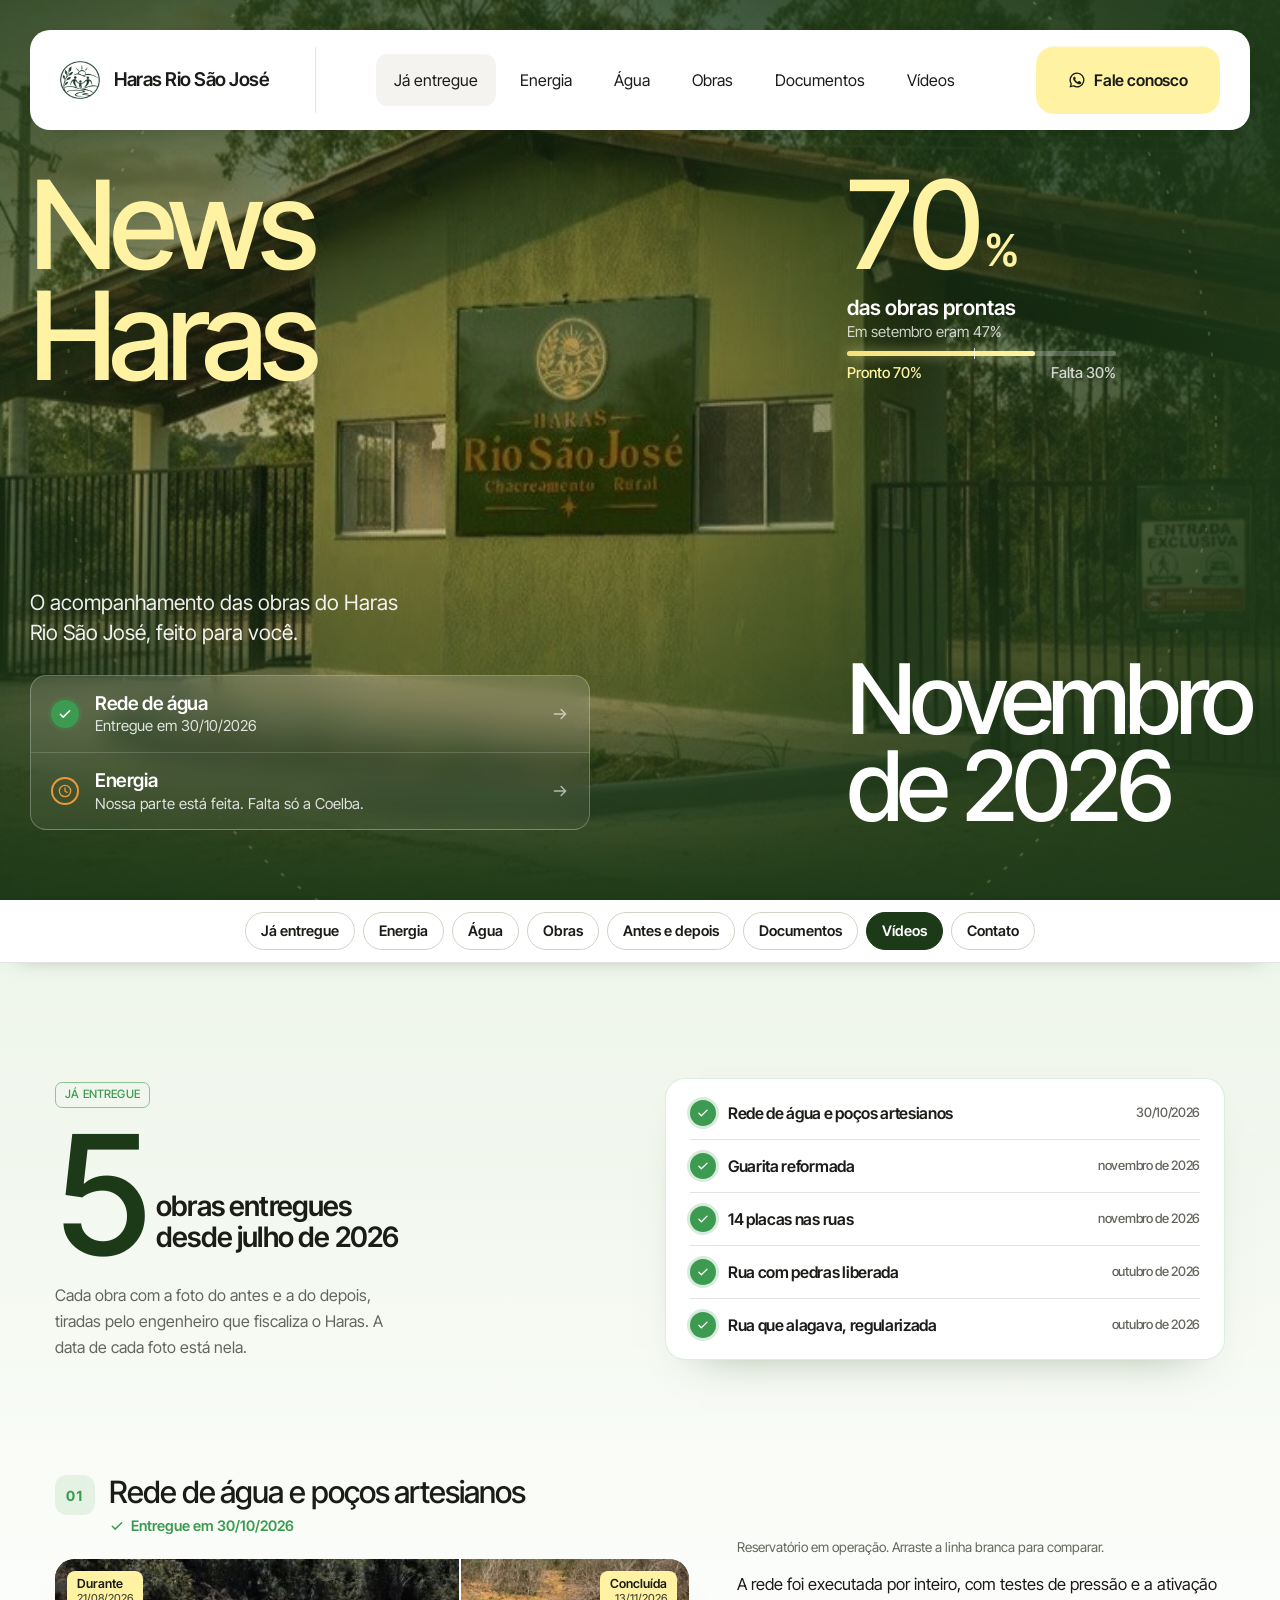
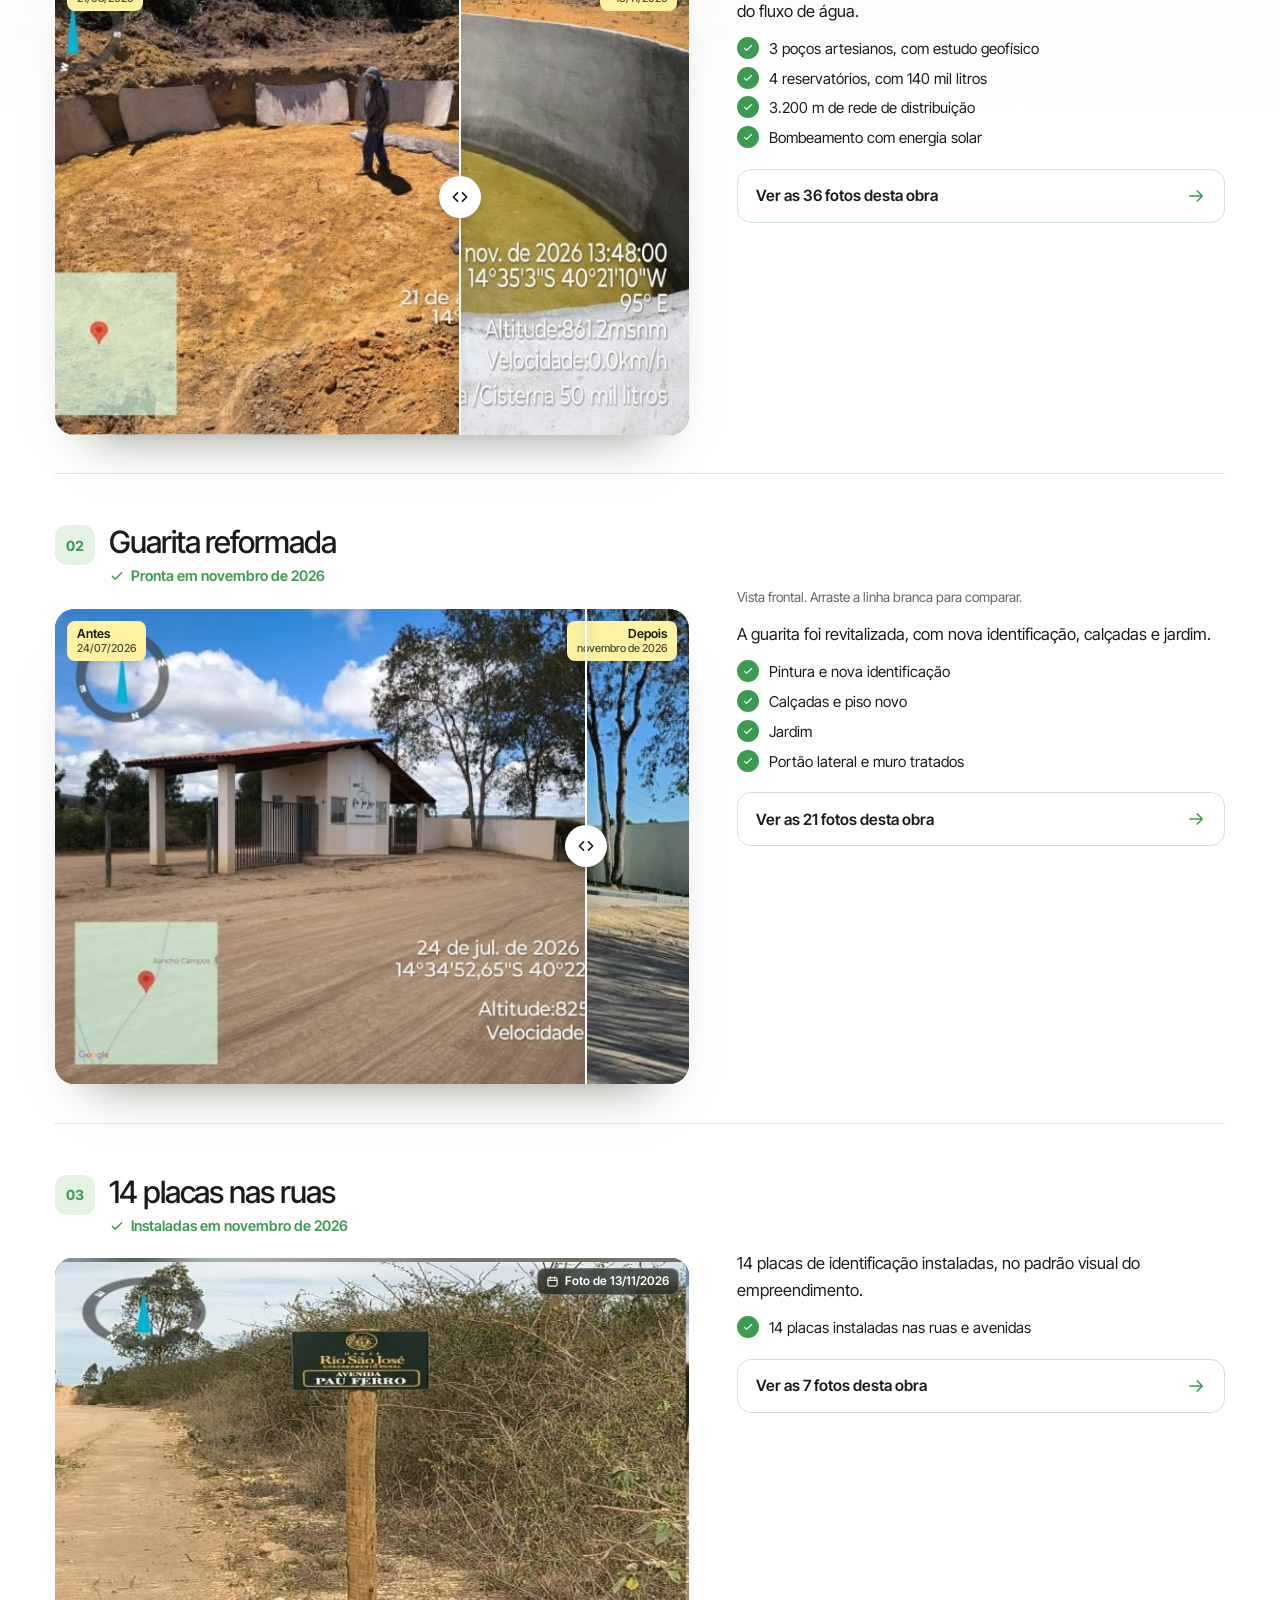
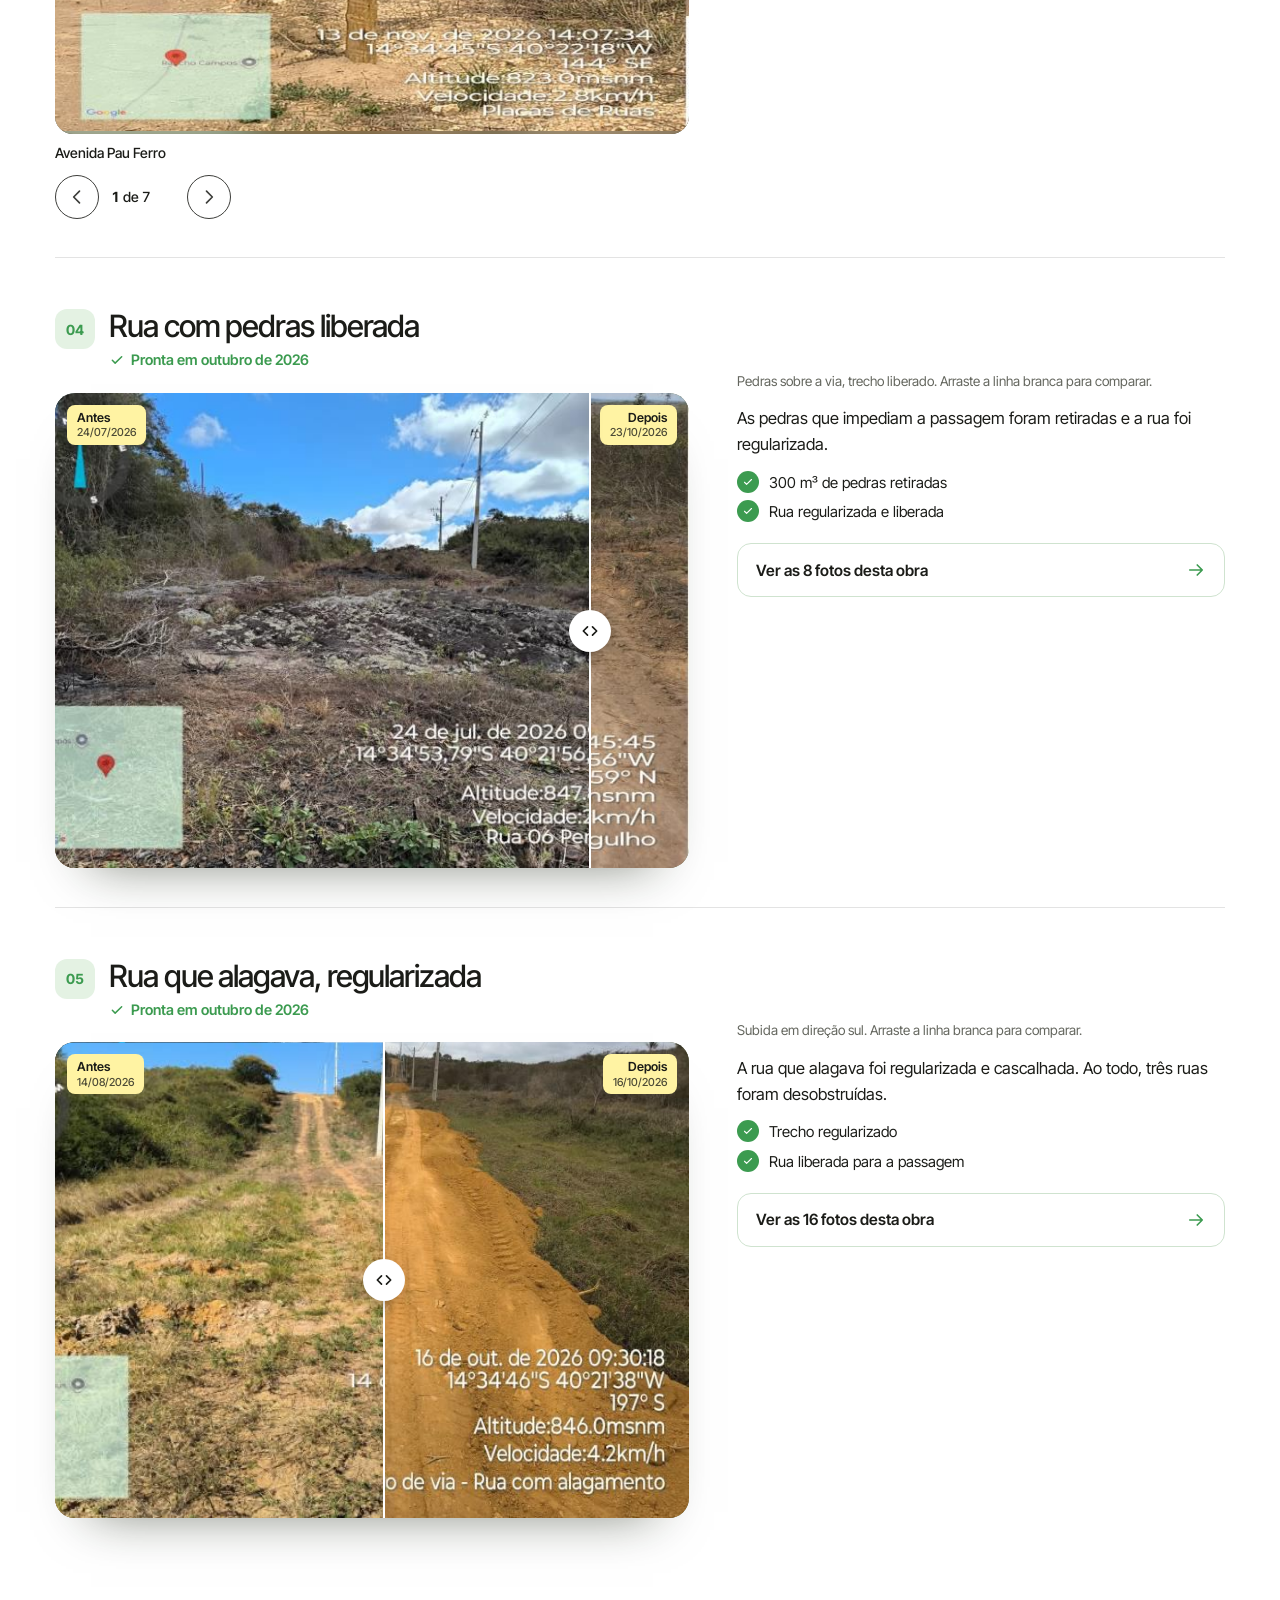
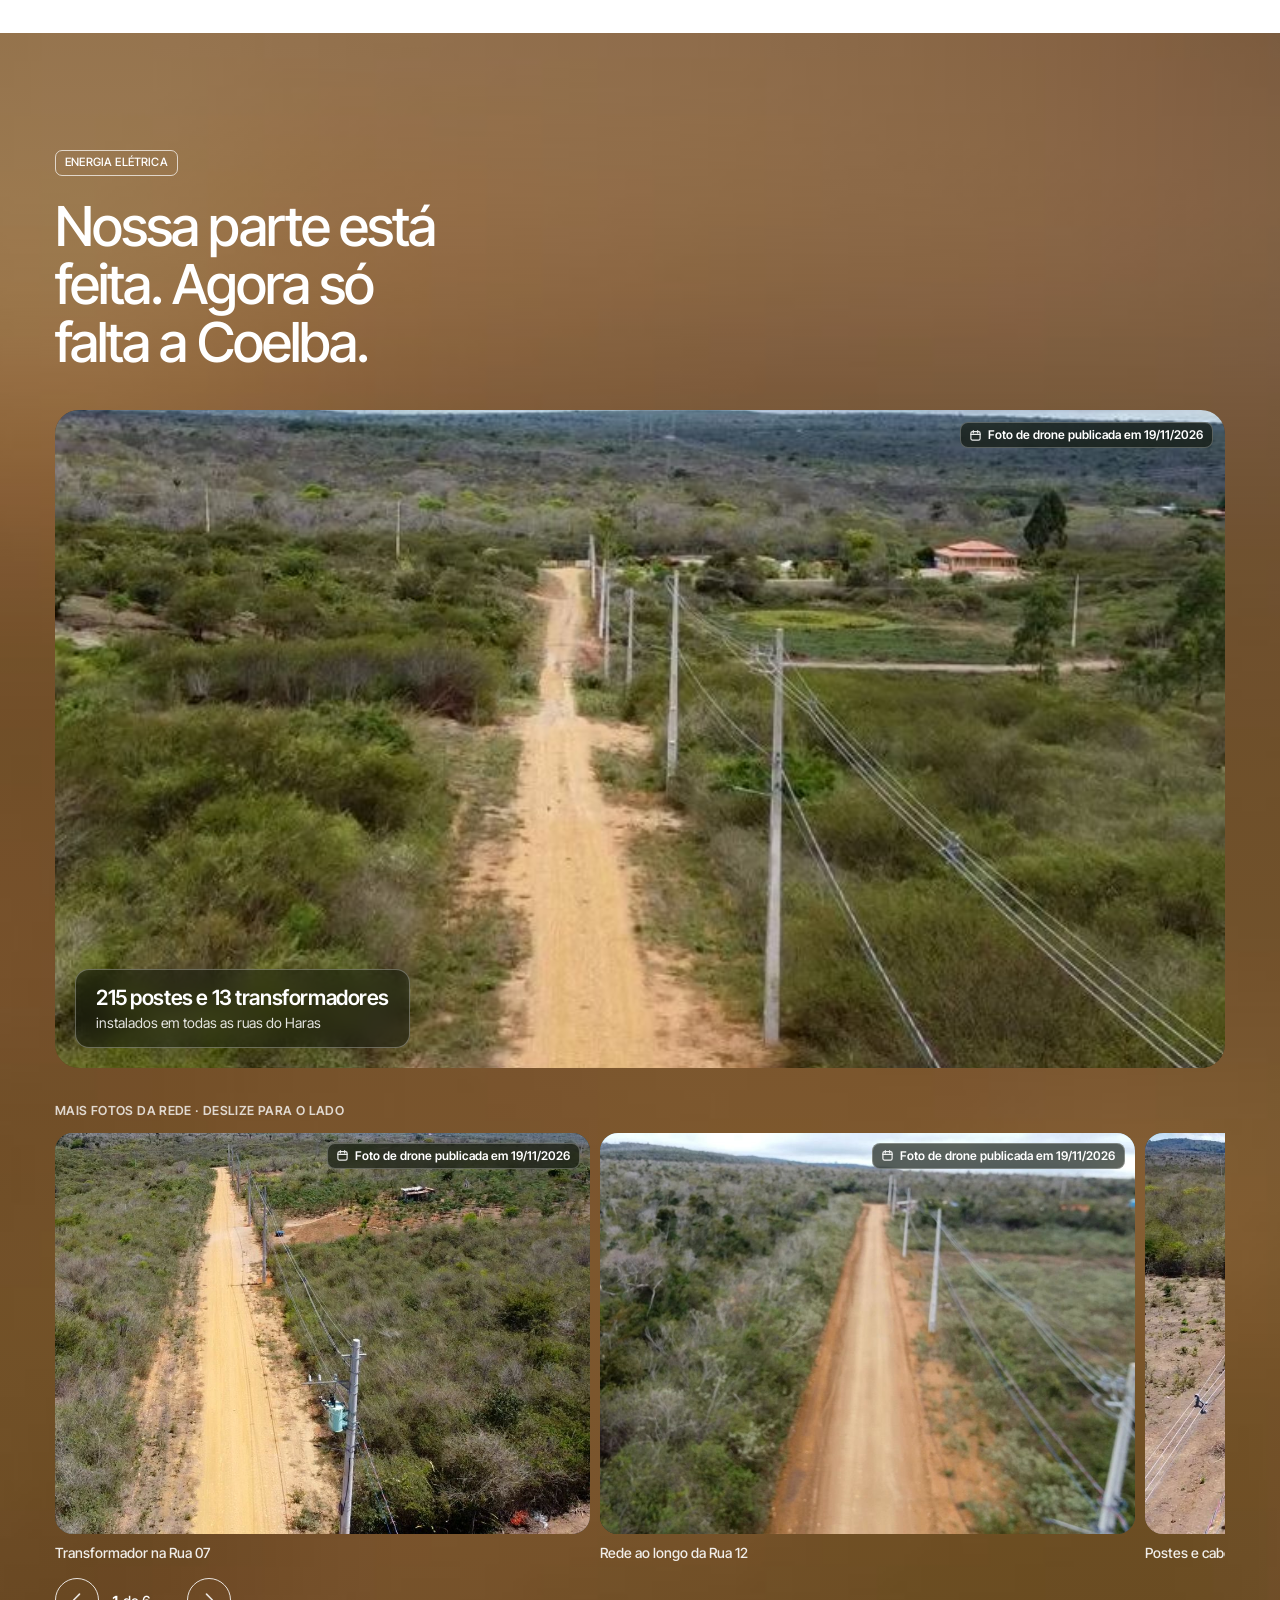
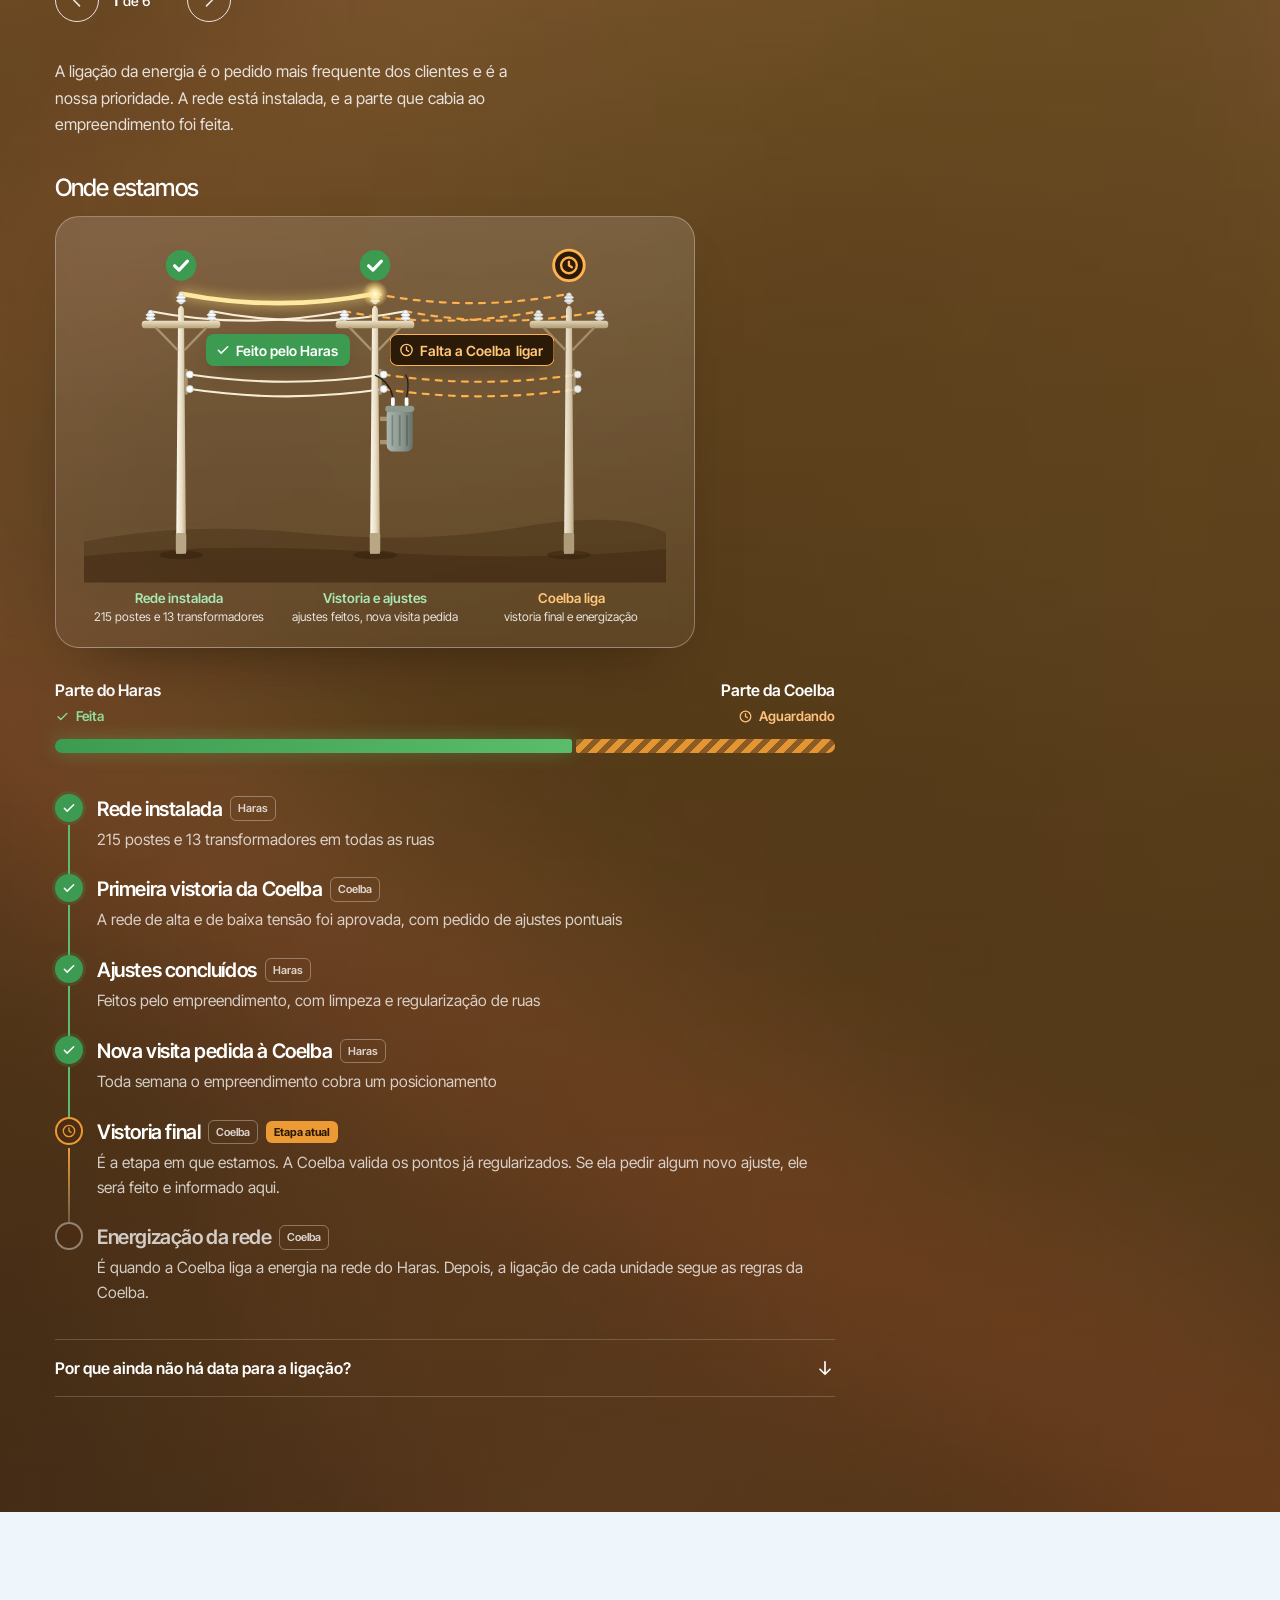
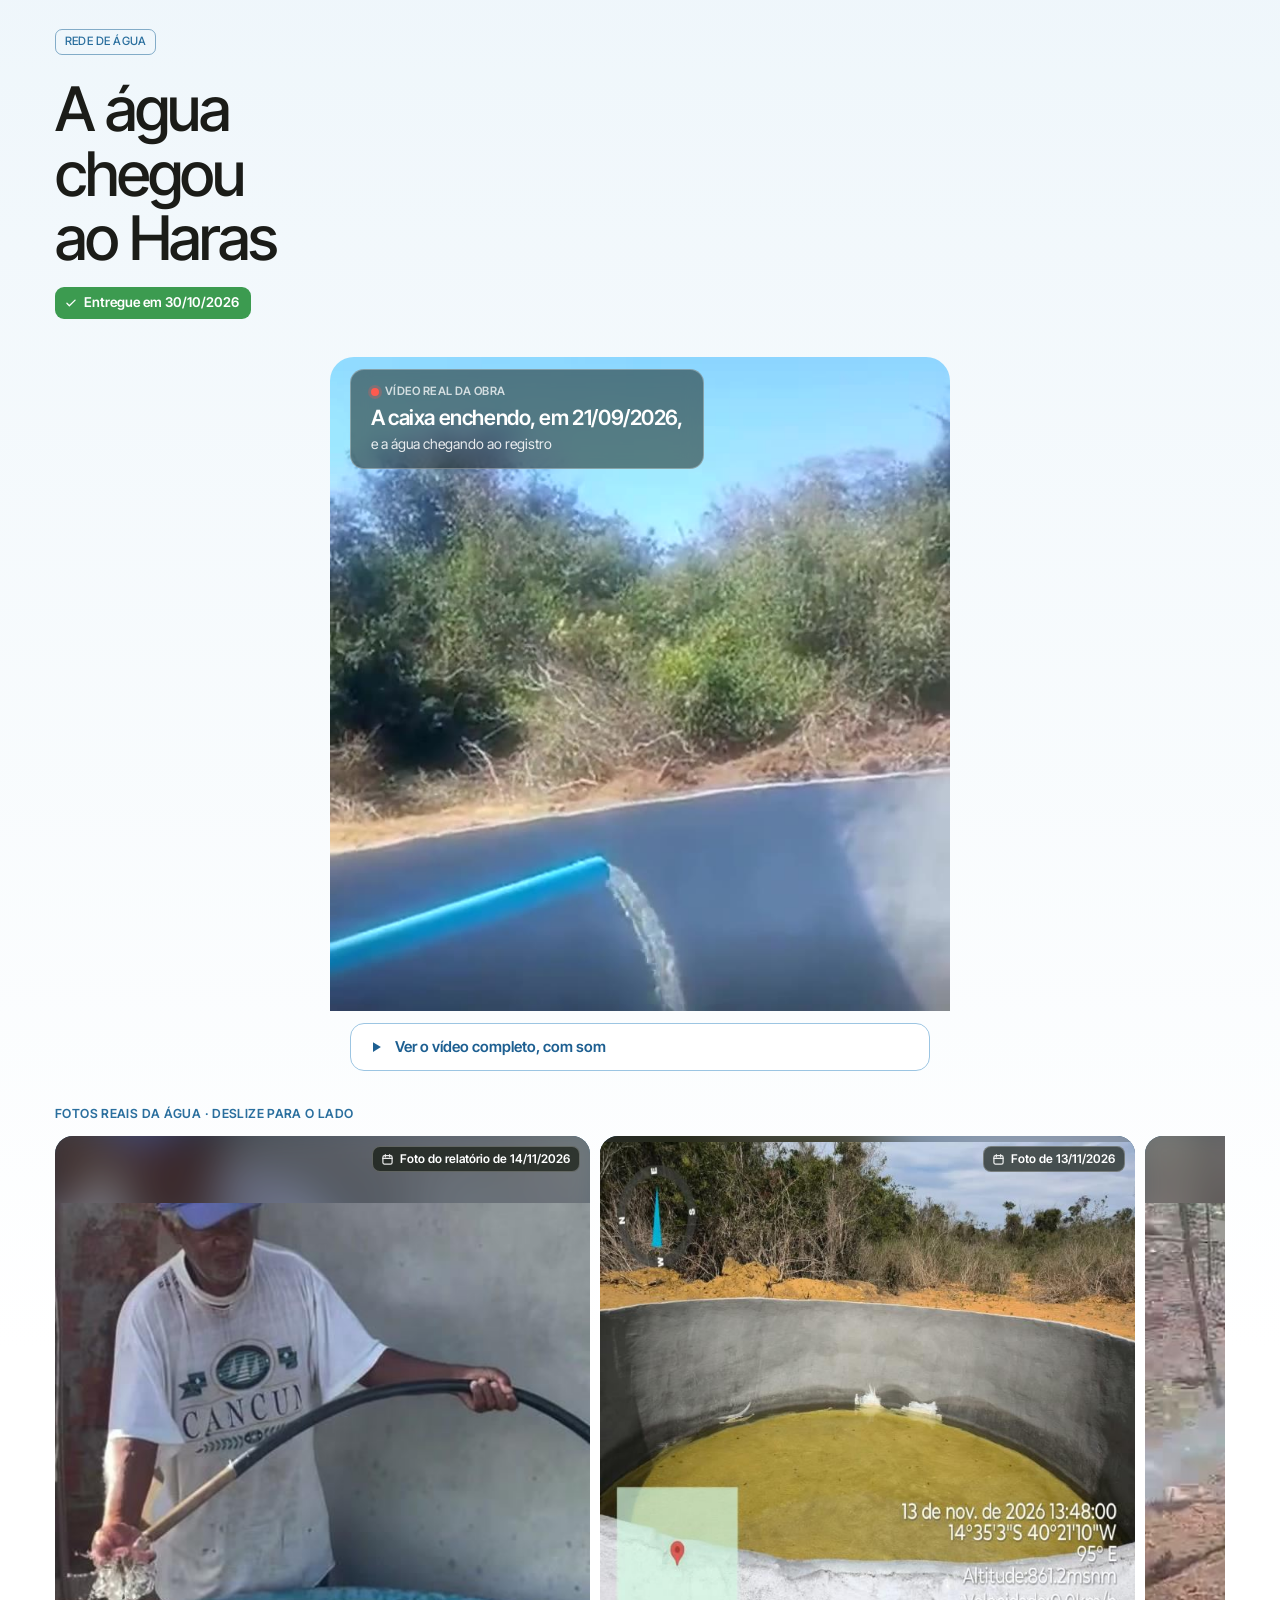
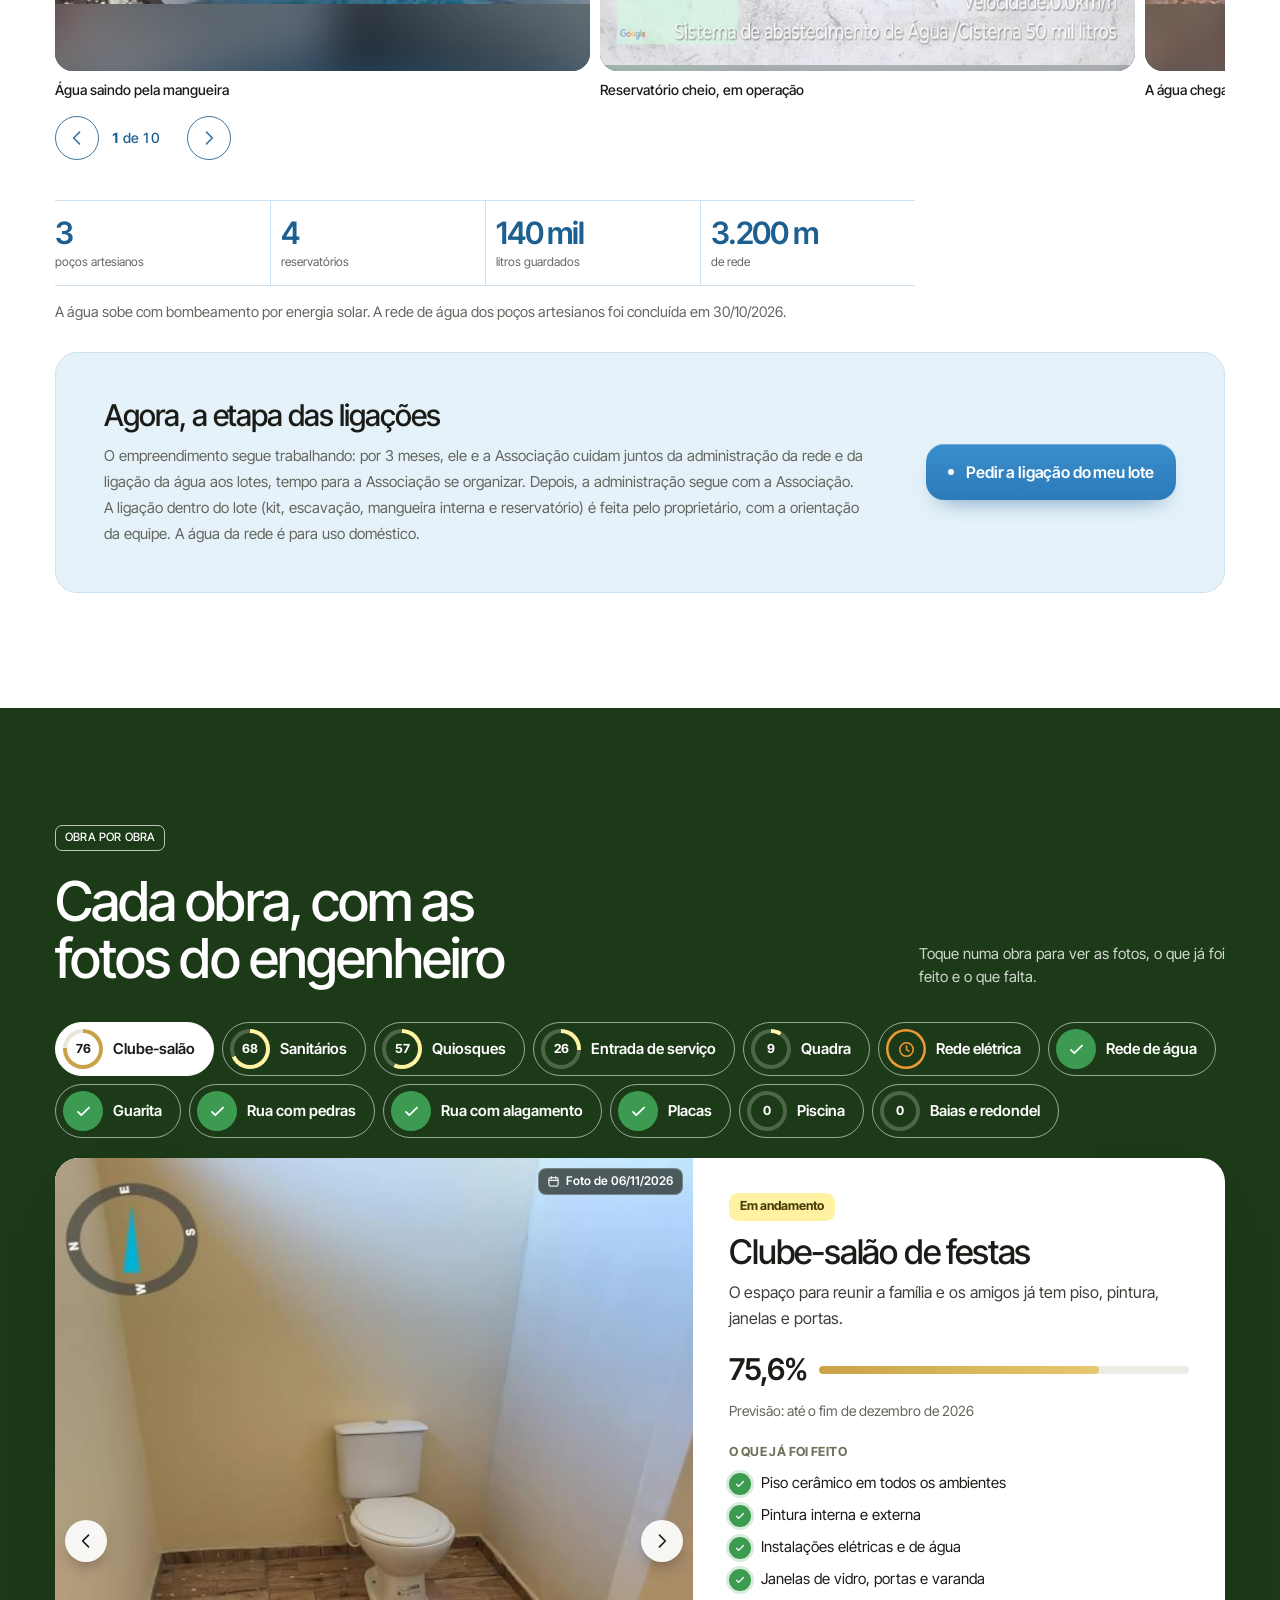
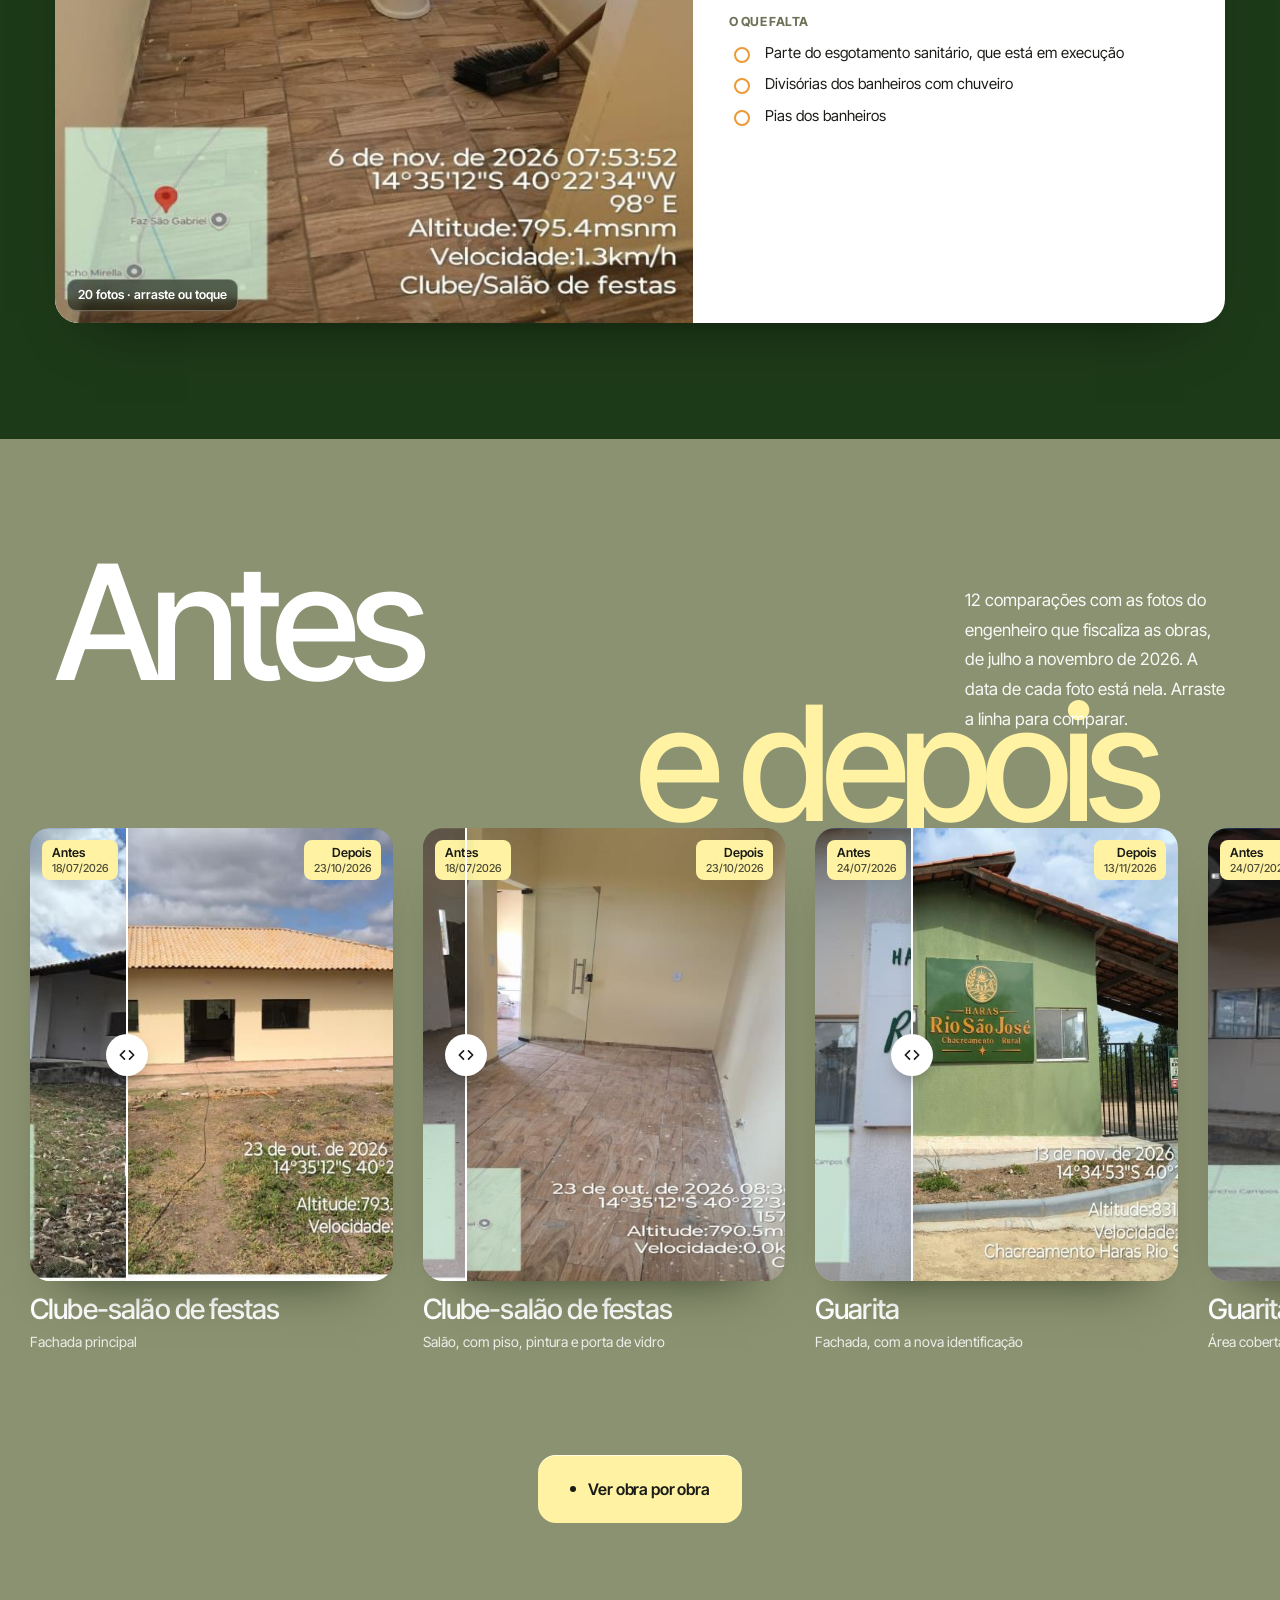
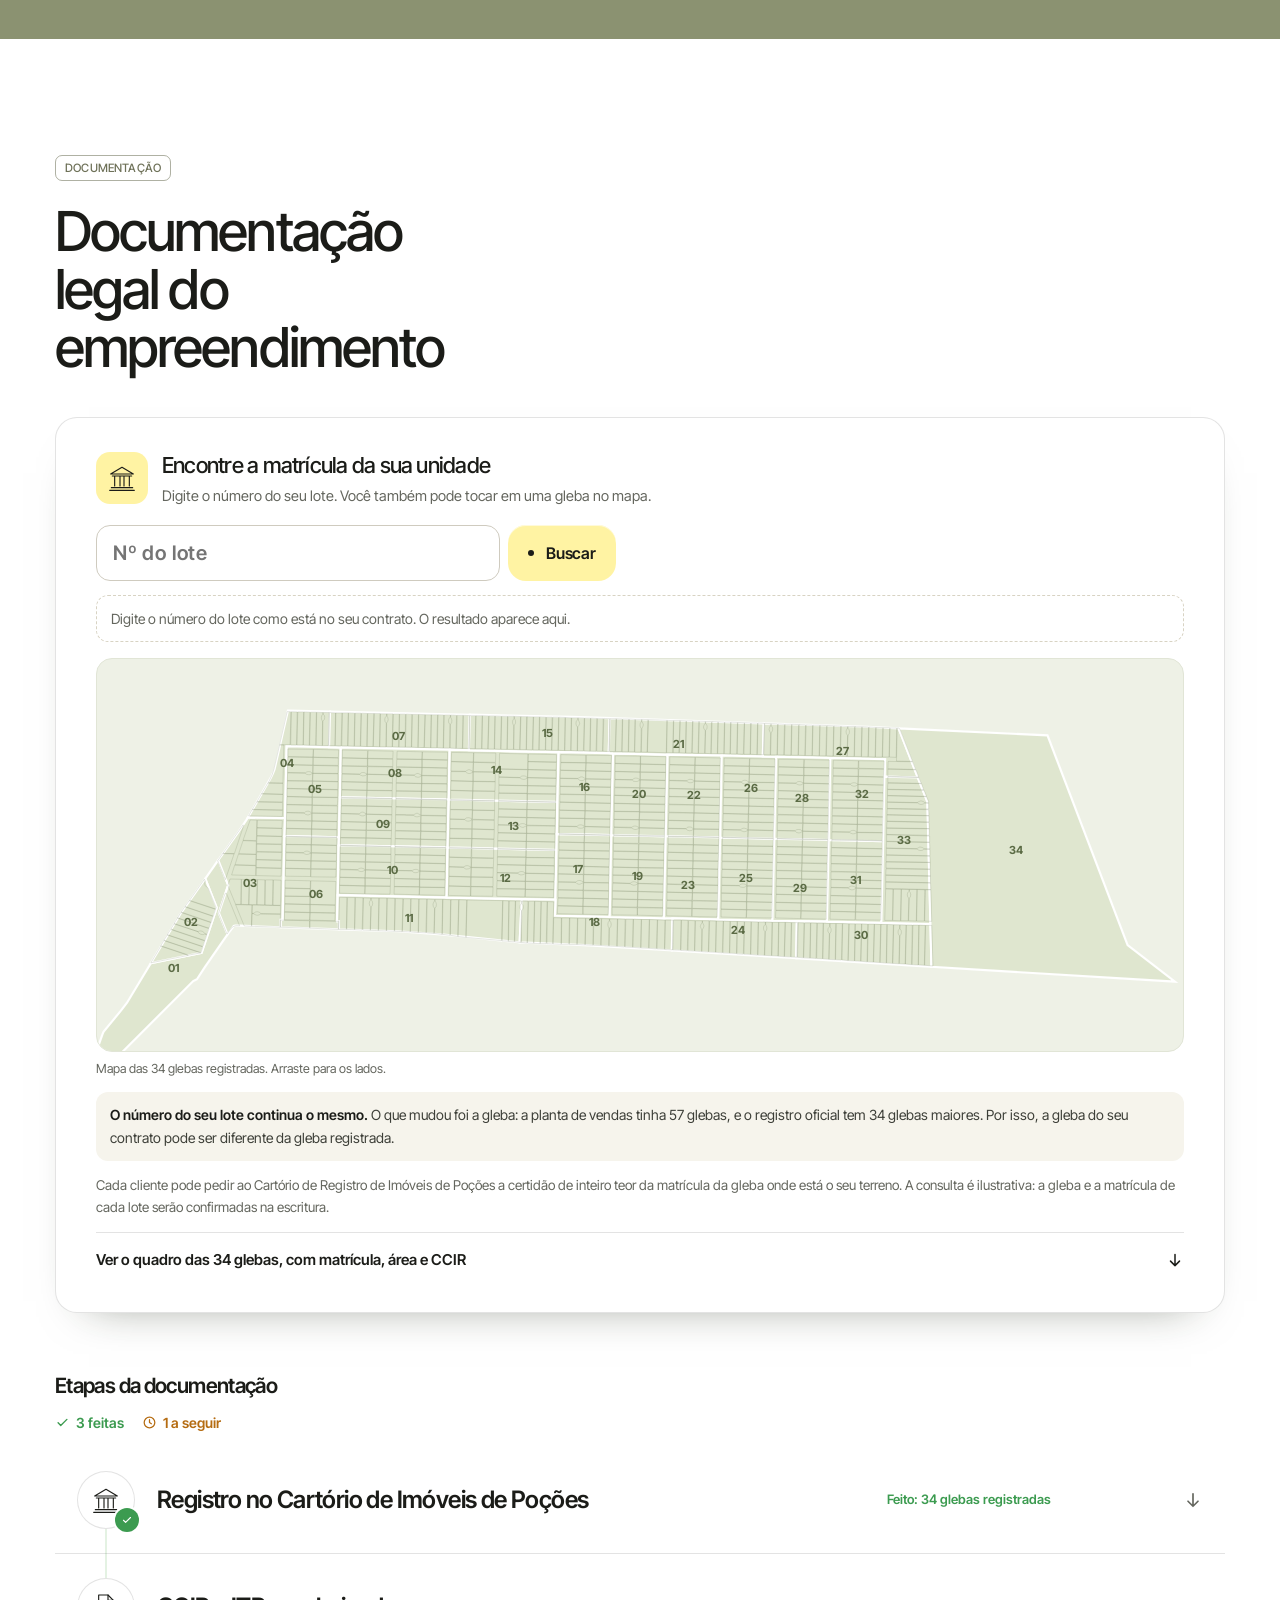
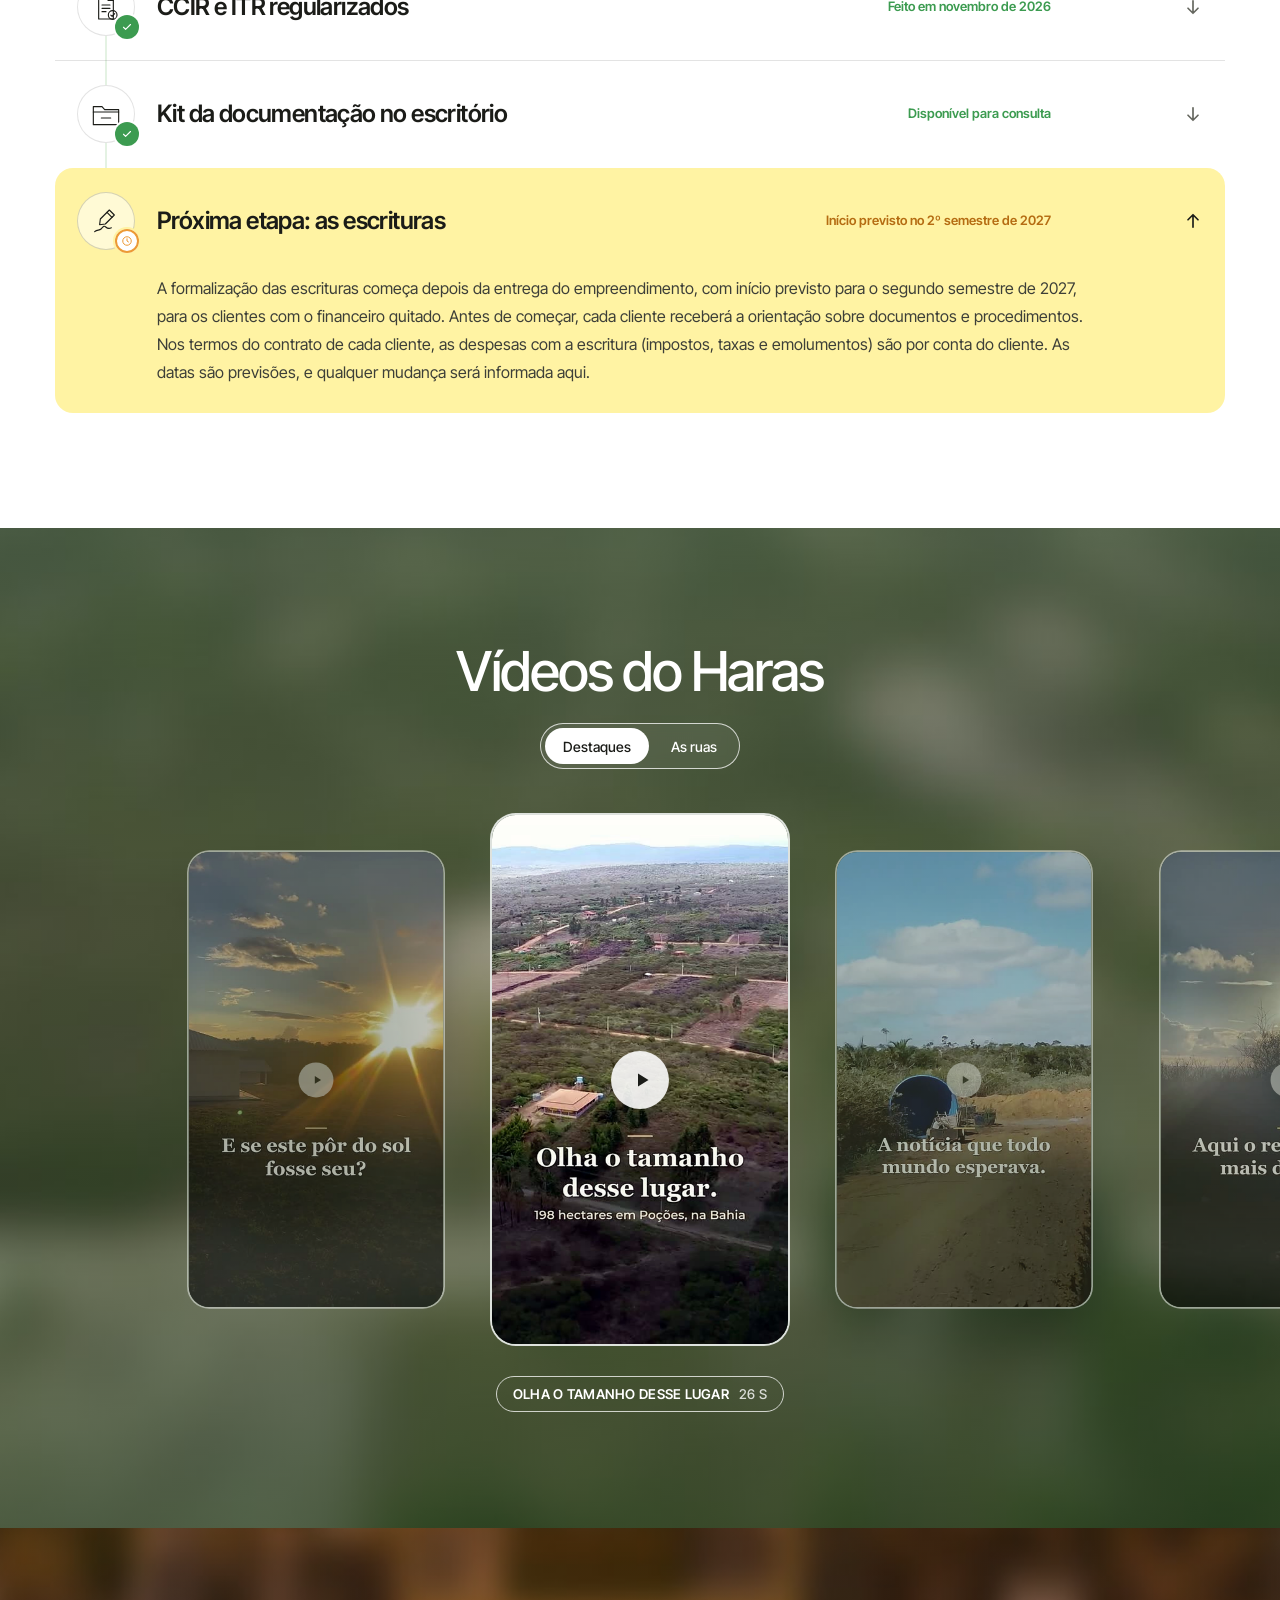
==== commit a92e9582: "News Haras: Clarity na página nova (tempo, rolagem, cliques e vídeos)" ====
--- a/nova/index.html
+++ b/nova/index.html
@@ -4,6 +4,25 @@
 <meta charset="utf-8">
 <meta name="viewport" content="width=device-width, initial-scale=1, viewport-fit=cover">
 <title>News Haras · Novembro de 2026</title>
+<!-- Microsoft Clarity, projeto "Haras Rio São José" (conta do Haras): tempo na página, rolagem, cliques e gravação das visitas -->
+<script type="text/javascript">
+(function(c,l,a,r,i,t,y){
+c[a]=c[a]||function(){(c[a].q=c[a].q||[]).push(arguments)};
+t=l.createElement(r);t.async=1;t.src="https://www.clarity.ms/tag/"+i;
+y=l.getElementsByTagName(r)[0];y.parentNode.insertBefore(t,y);
+})(window, document, "clarity", "script", "zj8l7r9wgh");
+clarity("set", "edicao", "novembro-2026");
+// cada vídeo que a pessoa dá play vira um evento no Clarity (video_nome-do-arquivo), uma vez por vídeo em cada visita;
+// o vídeo que toca sozinho no fundo (autoplay) não conta
+var haras_vistos = {};
+document.addEventListener("play", function (e) {
+  var v = e.target; if (!v || v.tagName !== "VIDEO" || v.autoplay) return;
+  var nome = (v.currentSrc || v.src || "").split("/").pop().split("?")[0].replace(/\.\w+$/, "") || "sem_nome";
+  if (haras_vistos[nome]) return;
+  haras_vistos[nome] = 1;
+  clarity("event", "video_" + nome);
+}, true);
+</script>
 <meta name="description" content="Diário de obra do Chacreamento Haras Rio São José: o que já foi entregue, a energia, a água e cada obra, com fotos reais e a data de cada uma.">
 <meta name="theme-color" content="#1d3a18">
 <meta property="og:type" content="website">
